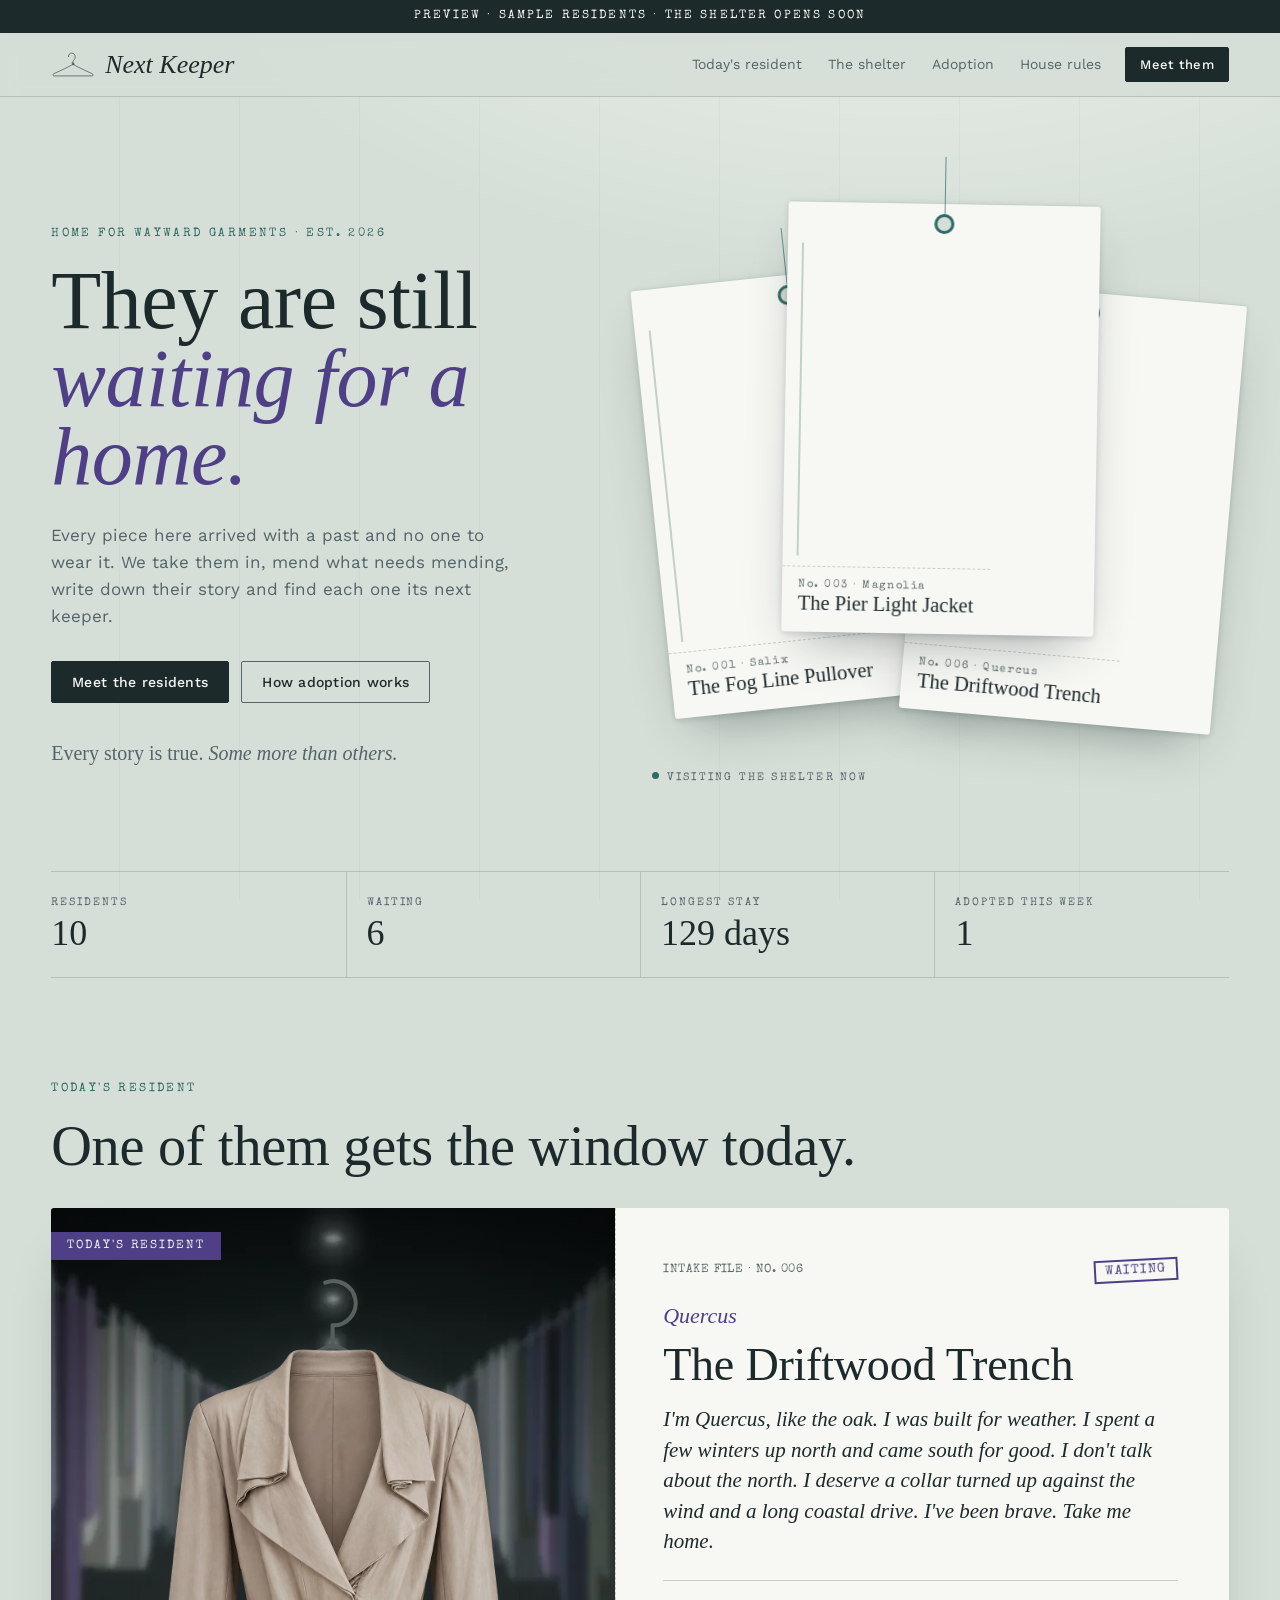
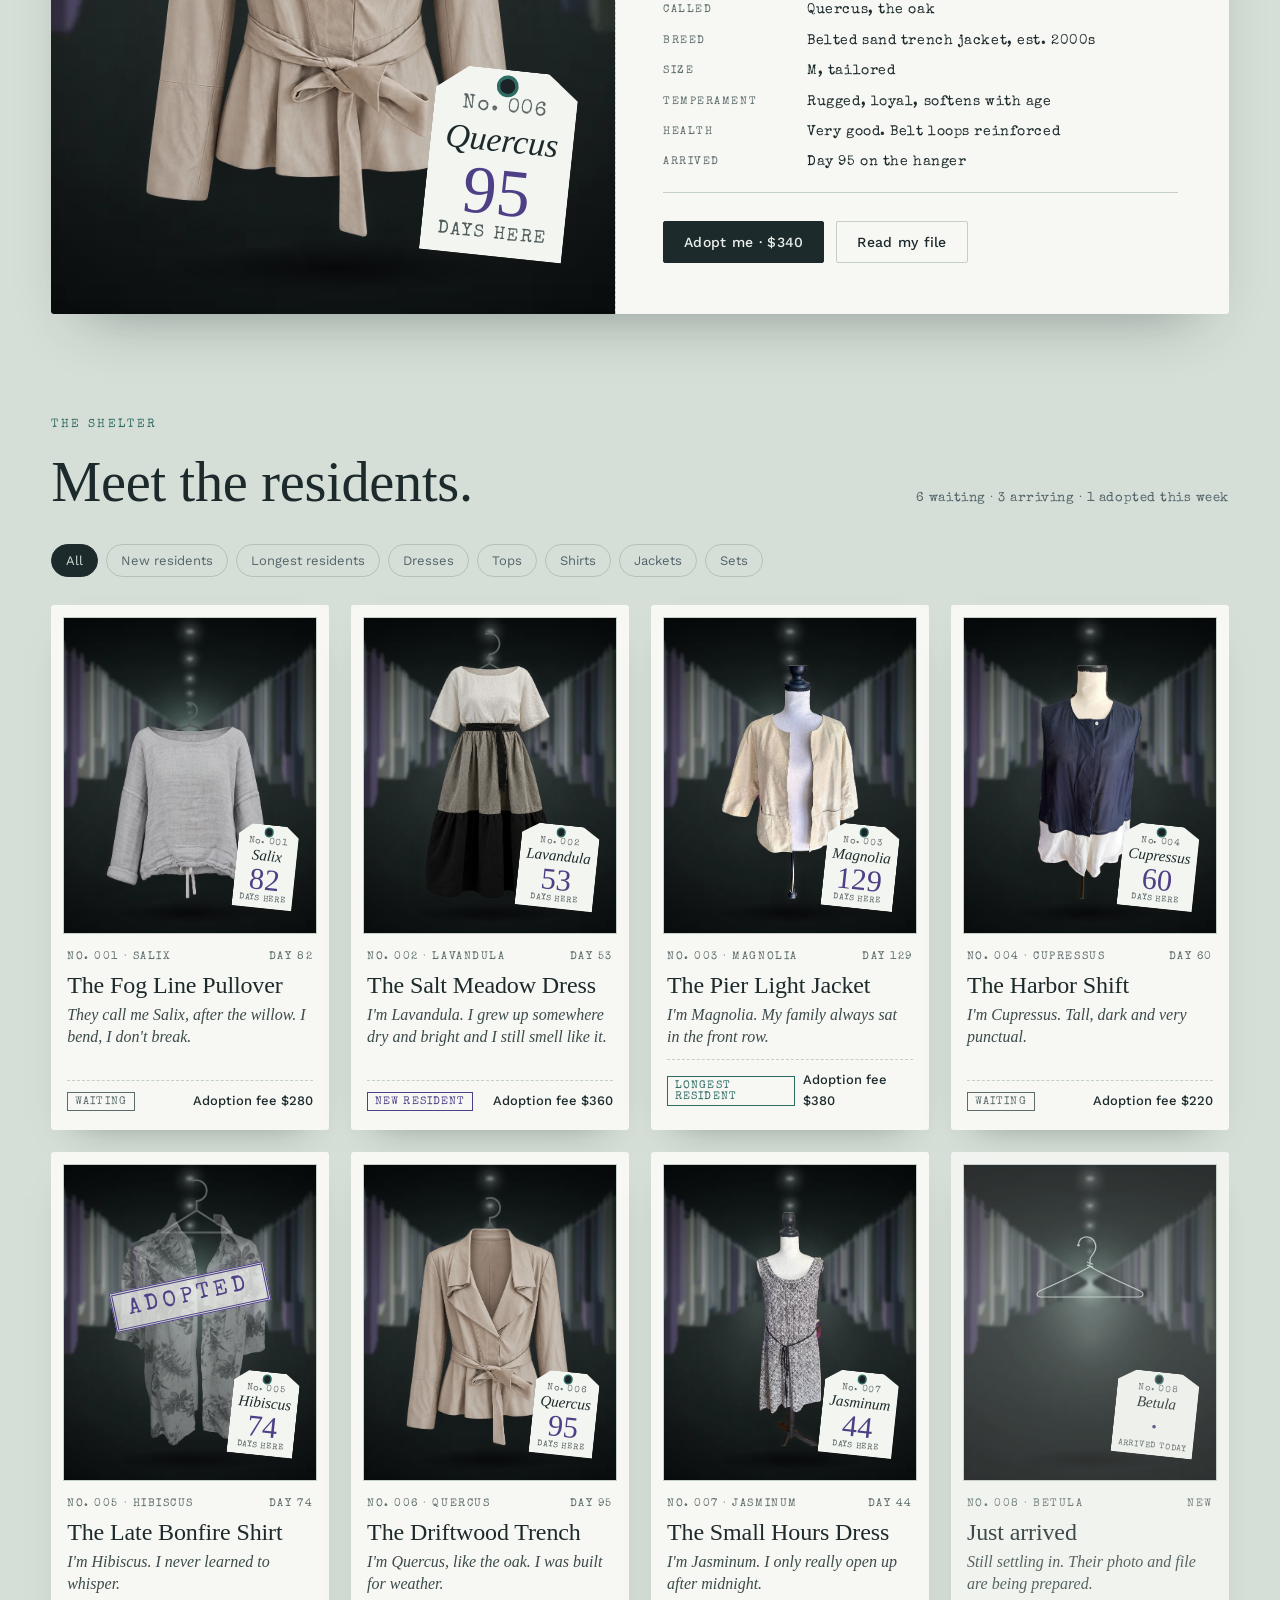
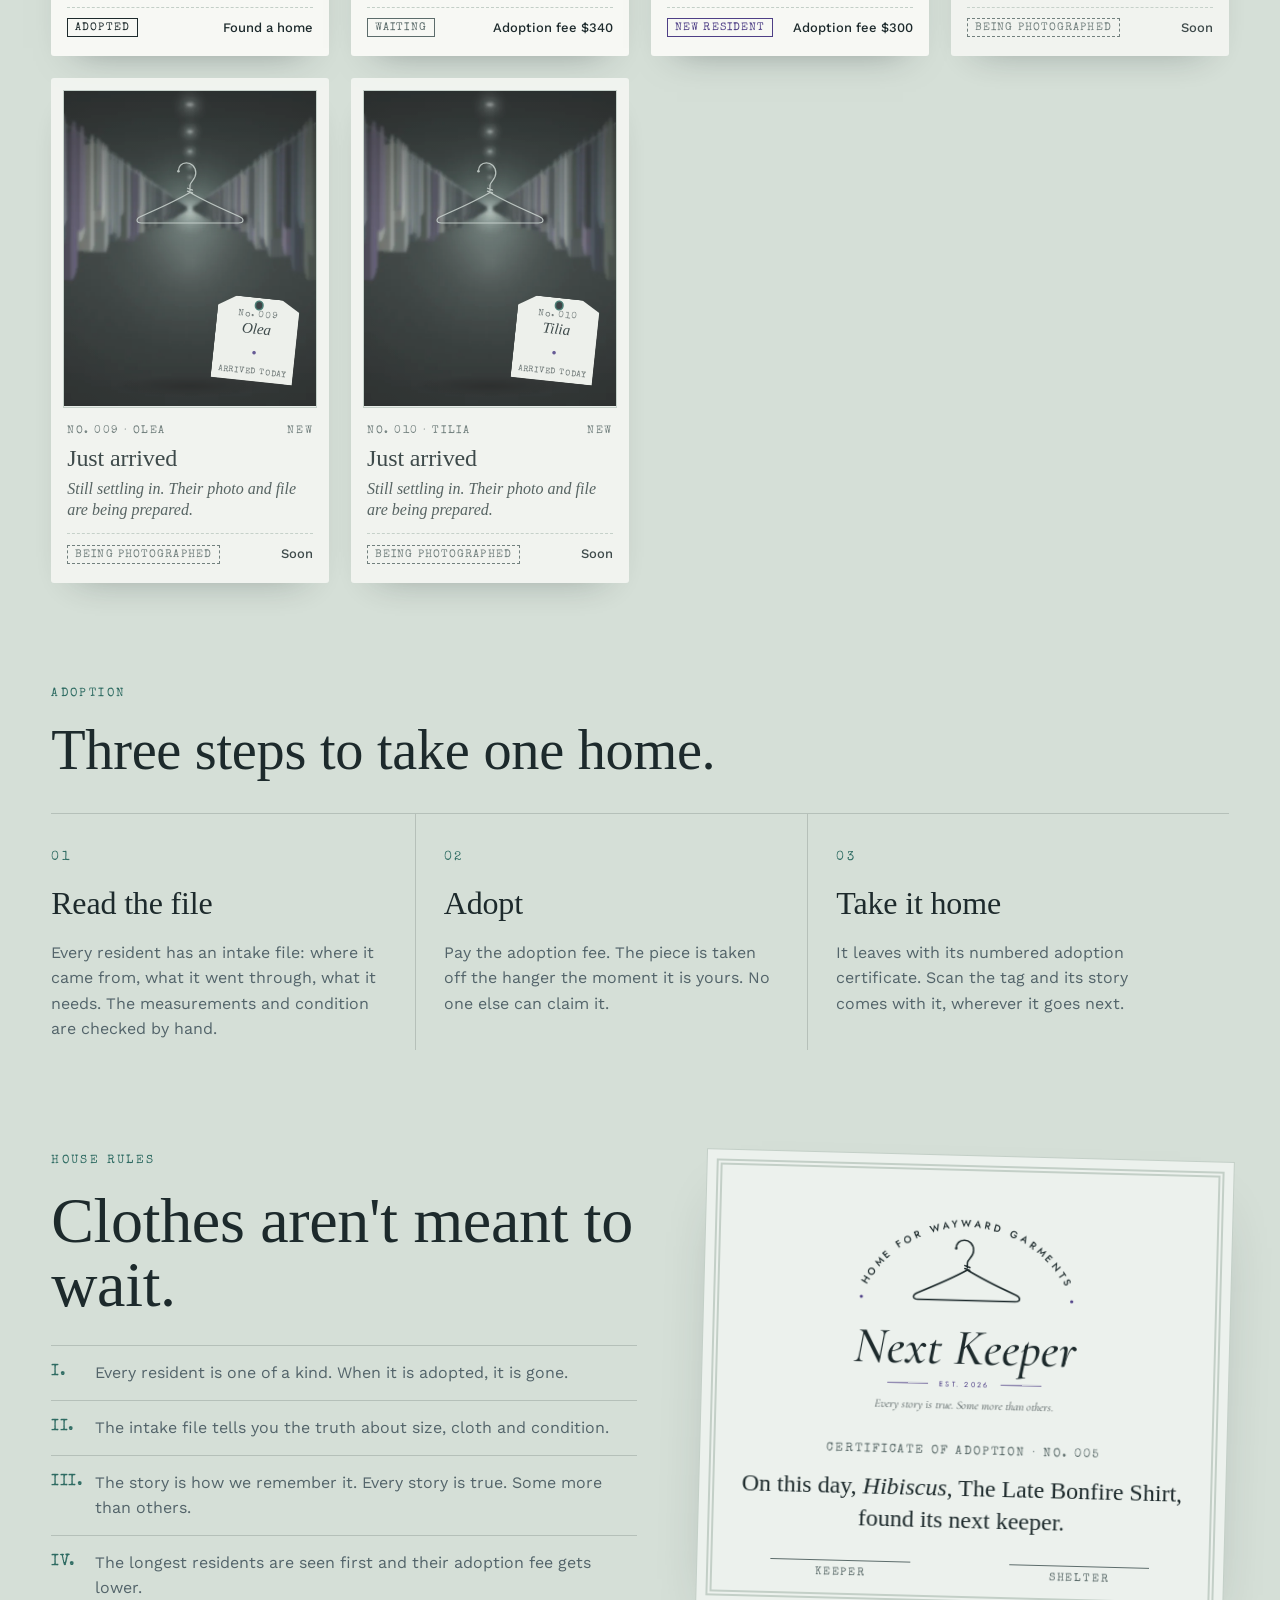
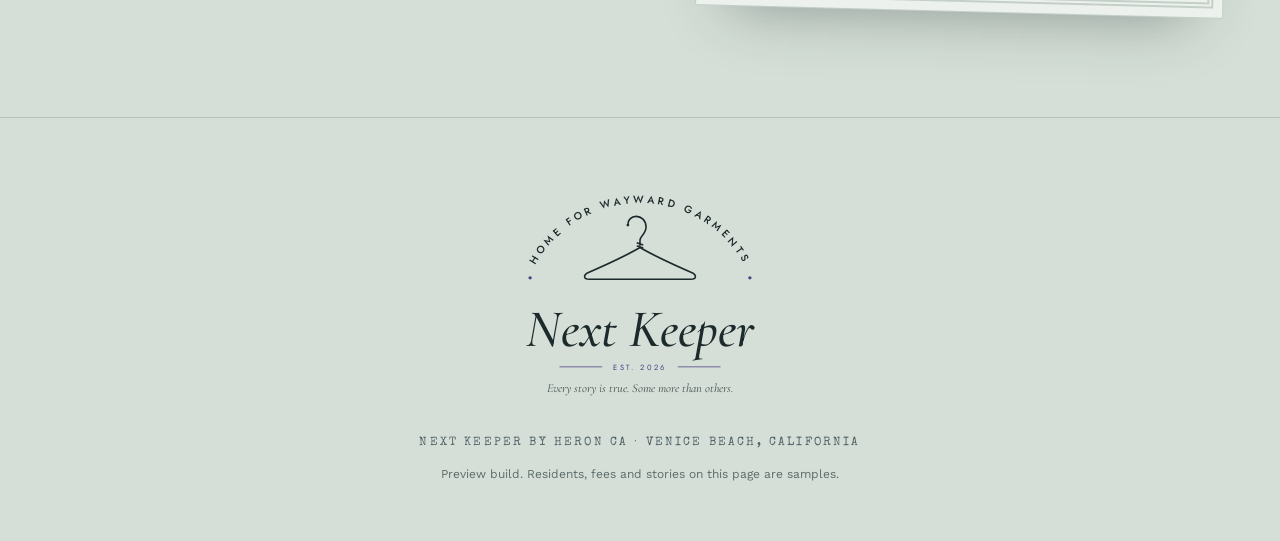
==== nextkeeper/index.html @ 5ec9a313 "Add files via upload" ====
<!doctype html>
<html lang="en">
<head>
  <meta charset="utf-8">
  <meta name="viewport" content="width=device-width, initial-scale=1">
  <meta name="robots" content="noindex,nofollow">
  <title>Next Keeper · Home for Wayward Garments</title>
  <meta name="description" content="Next Keeper is a shelter for clothes with a past. Read each resident's file and adopt the one that should come home with you.">
  <meta name="theme-color" content="#D5DFD7">
  <link rel="icon" href="data:image/svg+xml,%3Csvg xmlns=%22http://www.w3.org/2000/svg%22 viewBox=%2240 20 320 190%22%3E%3Cpath d=%22M200 104V90c0-10 16-16 16-34 0-18-13-28-26-28-14 0-22 10-22 22M200 110c-24 14-90 46-136 66-14 6-14 18 2 18h268c16 0 16-12 2-18-46-20-112-52-136-66%22 fill=%22none%22 stroke=%22%231D2A2C%22 stroke-width=%2214%22 stroke-linecap=%22round%22/%3E%3C/svg%3E">
  <link rel="canonical" href="https://mrspace.online/nextkeeper/">
  <link rel="preconnect" href="https://fonts.googleapis.com">
  <link rel="preconnect" href="https://fonts.gstatic.com" crossorigin>
  <link rel="stylesheet" href="https://fonts.googleapis.com/css2?family=Cormorant+Garamond:ital,wght@1,500&family=IM+Fell+English:ital@0;1&family=Jost:wght@400;500&family=Special+Elite&family=Work+Sans:wght@400;500&display=swap">
  <link rel="stylesheet" href="/nextkeeper/nk.css?v=20261025">
  <script src="/nextkeeper/nk.js?v=20261025" defer></script>
</head>
<body>
<div class="notice tw">Preview · sample residents · the shelter opens soon</div>

<header class="top">
  <a class="brand" href="./" aria-label="Next Keeper home">
    <span class="brand-icon" data-hanger></span>
    <span>Next Keeper</span>
  </a>
  <nav class="nav">
    <a href="#today-sec">Today's resident</a>
    <a href="#shelter">The shelter</a>
    <a href="#adoption">Adoption</a>
    <a href="#rules">House rules</a>
  </nav>
  <a class="btn small-btn" href="#shelter">Meet them</a>
</header>

<main>
  <section class="hero">
    <div class="hero-copy">
      <p class="eyebrow tw">Home for Wayward Garments · Est. <span data-year>2026</span></p>
      <h1>They are still <em>waiting for a home.</em></h1>
      <p class="lede">Every piece here arrived with a past and no one to wear it. We take them in, mend what needs mending, write down their story and find each one its next keeper.</p>
      <div class="hero-actions">
        <a class="btn" href="#shelter">Meet the residents</a>
        <a class="btn ghost" href="#adoption">How adoption works</a>
      </div>
      <p class="hero-note">Every story is true. <em>Some more than others.</em></p>
    </div>
    <div class="stage-wrap">
      <div id="stage" class="stage" aria-label="Residents waiting today"></div>
      <p class="stage-cap tw">Visiting the shelter now</p>
    </div>
  </section>

  <section class="ledger" aria-label="Shelter at a glance">
    <div><span class="tw">Residents</span><strong id="lg-total">10</strong></div>
    <div><span class="tw">Waiting</span><strong id="lg-wait">6</strong></div>
    <div><span class="tw">Longest stay</span><strong id="lg-long">88 days</strong></div>
    <div><span class="tw">Adopted this week</span><strong>1</strong></div>
  </section>

  <section id="today-sec" class="section">
    <div class="sec-head">
      <p class="eyebrow tw">Today's resident</p>
      <h2>One of them gets the window today.</h2>
    </div>
    <div id="today" class="today"></div>
  </section>

  <section id="shelter" class="section">
    <div class="sec-head row">
      <div>
        <p class="eyebrow tw">The shelter</p>
        <h2>Meet the residents.</h2>
      </div>
      <p id="count" class="count tw"></p>
    </div>
    <div id="filters" class="filters" role="toolbar" aria-label="Filter residents"></div>
    <div id="grid" class="grid"></div>
  </section>

  <section id="adoption" class="section">
    <div class="sec-head">
      <p class="eyebrow tw">Adoption</p>
      <h2>Three steps to take one home.</h2>
    </div>
    <ol class="steps">
      <li>
        <span class="step-no tw">01</span>
        <h3>Read the file</h3>
        <p>Every resident has an intake file: where it came from, what it went through, what it needs. The measurements and condition are checked by hand.</p>
      </li>
      <li>
        <span class="step-no tw">02</span>
        <h3>Adopt</h3>
        <p>Pay the adoption fee. The piece is taken off the hanger the moment it is yours. No one else can claim it.</p>
      </li>
      <li>
        <span class="step-no tw">03</span>
        <h3>Take it home</h3>
        <p>It leaves with its numbered adoption certificate. Scan the tag and its story comes with it, wherever it goes next.</p>
      </li>
    </ol>
  </section>

  <section id="rules" class="section rules">
    <div class="rules-copy">
      <p class="eyebrow tw">House rules</p>
      <h2>Clothes aren't meant to wait.</h2>
      <ul class="rule-list">
        <li><span class="tw">I.</span> Every resident is one of a kind. When it is adopted, it is gone.</li>
        <li><span class="tw">II.</span> The intake file tells you the truth about size, cloth and condition.</li>
        <li><span class="tw">III.</span> The story is how we remember it. Every story is true. Some more than others.</li>
        <li><span class="tw">IV.</span> The longest residents are seen first and their adoption fee gets lower.</li>
      </ul>
    </div>
    <div class="cert" aria-label="Sample adoption certificate">
      <div class="cert-seal" data-logo></div>
      <p class="tw cert-k">Certificate of adoption · No. 005</p>
      <p class="cert-line">On this day, <em>Hibiscus</em>, The Late Bonfire Shirt, found its next keeper.</p>
      <div class="cert-sign"><span>Keeper</span><span>Shelter</span></div>
    </div>
  </section>
</main>

<footer class="foot">
  <div class="foot-logo" data-logo></div>
  <p class="tw">Next Keeper by Heron CA · Venice Beach, California</p>
  <p class="foot-small">Preview build. Residents, fees and stories on this page are samples.</p>
</footer>

<dialog id="fileDialog" class="file-dialog" aria-label="Intake file"><div id="file"></div></dialog>
<div id="toast" class="toast" role="status" aria-live="polite"></div>
</body>
</html>
---- nextkeeper/nk.css ----
:root{
  /* Ward: pale institutional green walls, enamel cards, iron type, hectograph violet ink, tile teal */
  --wall:#D5DFD7;--wall-2:#C9D5CC;--wall-3:#BCCAC0;
  --paper:#F7F8F4;--paper-2:#ECF1ED;--paper-edge:#C3CFC7;
  --ink:#1D2A2C;--ink-2:#5C6C6B;
  --chalk:#1D2A2C;--chalk-dim:#53646A;
  --stamp:#4E3F86;--brass:#2E6B62;
  --rule:rgba(29,42,44,.17);
  color-scheme:light;
  --gutter:clamp(16px,4vw,56px);
  --ease:cubic-bezier(.2,.7,.2,1);
}
*{box-sizing:border-box}
html{scroll-behavior:smooth}
body{margin:0;background:var(--wall);color:var(--chalk);font:400 16px/1.6 "Work Sans",system-ui,sans-serif;-webkit-font-smoothing:antialiased;overflow-x:hidden}
img{max-width:100%;display:block}
a{color:inherit}
.tw{font-family:"Special Elite","Courier New",monospace;letter-spacing:.04em}
em{font-style:italic}
h1,h2,h3{font-family:"IM Fell English",Georgia,serif;font-weight:400;margin:0;letter-spacing:-.005em}

/* wainscot panelling on the wall */
body::before{content:"";position:fixed;inset:0;pointer-events:none;z-index:-1;
  background:
    repeating-linear-gradient(90deg,transparent 0 119px,rgba(29,42,44,.035) 119px 120px),
    radial-gradient(1200px 600px at 70% -10%,rgba(255,255,255,.55),transparent 60%),
    var(--wall)}

.notice{background:var(--ink);color:var(--paper);text-align:center;font-size:12px;padding:7px 16px;text-transform:uppercase;letter-spacing:.18em}

/* header */
.top{position:sticky;top:0;z-index:20;display:flex;align-items:center;gap:24px;padding:14px var(--gutter);background:rgba(213,223,215,.88);backdrop-filter:blur(8px);border-bottom:1px solid var(--rule)}
.brand{display:flex;align-items:center;gap:10px;text-decoration:none}
.brand-icon{display:block;width:44px}.brand-icon svg,.cert-seal svg,.foot-logo svg,.empty-hanger svg{display:block;width:100%;height:auto}
.brand span{font-family:"IM Fell English",Georgia,serif;font-style:italic;font-size:26px;line-height:1}
.nav{display:flex;gap:26px;margin-left:auto}
.nav a{text-decoration:none;font-size:14px;color:var(--chalk-dim);transition:color .2s}
.nav a:hover{color:var(--chalk)}

.btn{display:inline-flex;align-items:center;gap:8px;border:1px solid var(--ink);background:var(--ink);color:var(--paper);font:500 14px "Work Sans",system-ui,sans-serif;letter-spacing:.02em;padding:12px 20px;border-radius:2px;text-decoration:none;cursor:pointer;transition:transform .2s var(--ease),background .2s}
.btn:hover{transform:translateY(-1px);background:var(--stamp);border-color:var(--stamp)}
.btn.ghost{background:transparent;color:var(--chalk);border-color:var(--chalk-dim)}
.btn.ghost:hover{background:transparent;color:var(--stamp);border-color:var(--stamp)}
.small-btn{padding:9px 14px;font-size:13px}

/* hero */
.hero{display:grid;grid-template-columns:minmax(0,1fr) minmax(0,1.05fr);gap:clamp(24px,4vw,64px);align-items:center;padding:clamp(40px,6vw,88px) var(--gutter) clamp(32px,4vw,56px);min-height:min(86dvh,860px)}
.eyebrow{font-size:12px;letter-spacing:.2em;text-transform:uppercase;color:var(--brass);margin:0 0 18px}
.hero h1{font-size:clamp(46px,6.4vw,104px);line-height:.95}
.hero h1 em{color:var(--stamp)}
.lede{max-width:460px;color:var(--chalk-dim);font-size:17px;margin:26px 0 30px}
.hero-actions{display:flex;flex-wrap:wrap;gap:12px}
.hero-note{font-family:"IM Fell English",Georgia,serif;font-size:20px;color:var(--chalk-dim);margin:34px 0 0}

.stage-wrap{position:relative}
.stage{position:relative;aspect-ratio:1/1.02;max-width:620px;margin-left:auto}
.stage-cap{position:absolute;left:0;bottom:-6px;font-size:11px;letter-spacing:.2em;text-transform:uppercase;color:var(--chalk-dim)}
.stage-cap::before{content:"";display:inline-block;width:7px;height:7px;border-radius:50%;background:var(--brass);margin-right:8px;vertical-align:1px;animation:blink 2.4s infinite}
@keyframes blink{50%{opacity:.25}}

.intake{position:absolute;width:54%;aspect-ratio:3/4.15;padding:0;border:0;cursor:pointer;background:var(--paper);color:var(--ink);border-radius:3px;
  box-shadow:0 1px 0 var(--paper-edge) inset,0 24px 50px -22px rgba(29,42,44,.45),0 2px 6px rgba(29,42,44,.15);
  transition:left .7s var(--ease),top .7s var(--ease),transform .7s var(--ease),opacity .6s var(--ease);text-align:left;display:flex;flex-direction:column}
.intake.p0{left:0;top:12%;transform:rotate(-6deg);z-index:1}
.intake.p1{left:23%;top:0;transform:rotate(1deg);z-index:3}
.intake.p2{left:46%;top:15%;transform:rotate(5deg);z-index:2}
.intake.arriving{left:70%;top:24%;transform:rotate(12deg);opacity:0}
.intake.leaving{left:-14%;top:22%;transform:rotate(-14deg);opacity:0;z-index:0}
.intake:hover{transform:rotate(0) translateY(-6px)}
.intake-hole{position:absolute;top:14px;left:50%;width:14px;height:14px;margin-left:-7px;border-radius:50%;background:var(--wall);box-shadow:0 0 0 3px var(--brass)}
.intake-hole::after{content:"";position:absolute;left:50%;bottom:100%;width:1.5px;height:60px;background:var(--brass);opacity:.7}
.intake-stamp{position:absolute;top:22px;right:14px;z-index:2;font-family:"Special Elite","Courier New",monospace;font-size:13px;letter-spacing:.12em;text-transform:uppercase;color:var(--stamp);border:2px solid var(--stamp);padding:3px 8px;transform:rotate(8deg);opacity:.85;mix-blend-mode:multiply}
.intake-photo{flex:1;margin:42px 14px 0;background:var(--paper-2);border:1px solid var(--paper-edge);display:flex;align-items:flex-end;justify-content:center;overflow:hidden;min-height:0}
.intake-photo img{width:100%;height:100%;object-fit:contain;padding:6% 6% 0;filter:sepia(.12) contrast(1.02)}
.intake-label{display:flex;flex-direction:column;gap:2px;padding:12px 16px 16px;border-top:1px dashed var(--paper-edge);margin-top:10px}
.intake-label .tw{font-size:11px;color:var(--ink-2);letter-spacing:.14em}
.intake-name{font-family:"IM Fell English",Georgia,serif;font-size:clamp(17px,1.6vw,22px);line-height:1.15}

/* ledger strip */
.ledger{display:grid;grid-template-columns:repeat(4,1fr);margin:0 var(--gutter);border-top:1px solid var(--rule);border-bottom:1px solid var(--rule)}
.ledger div{padding:22px 0 22px 20px;border-left:1px solid var(--rule)}
.ledger div:first-child{border-left:0;padding-left:0}
.ledger span{display:block;font-size:11px;text-transform:uppercase;letter-spacing:.18em;color:var(--chalk-dim)}
.ledger strong{font-family:"IM Fell English",Georgia,serif;font-weight:400;font-size:36px;line-height:1.2}

.section{padding:clamp(64px,8vw,120px) var(--gutter) 0}
.sec-head{margin-bottom:34px}
.sec-head.row{display:flex;justify-content:space-between;align-items:flex-end;gap:16px;flex-wrap:wrap}
.sec-head h2{font-size:clamp(36px,4.4vw,64px);line-height:1}
.count{font-size:13px;color:var(--chalk-dim);margin:0}

/* today */
.today{display:grid;grid-template-columns:minmax(0,1fr) minmax(0,1.1fr);background:var(--paper);color:var(--ink);border-radius:3px;overflow:hidden;box-shadow:0 30px 60px -34px rgba(29,42,44,.45)}
.today-photo{position:relative;background:var(--paper-2);border-right:1px dashed var(--paper-edge);display:flex;align-items:flex-end;justify-content:center;min-height:520px}
.today-photo img{max-height:600px;object-fit:contain;padding:48px 32px 0;filter:sepia(.1)}
.today-ribbon{position:absolute;top:24px;left:-6px;background:var(--stamp);color:var(--paper-2);font:12px "Special Elite","Courier New",monospace;letter-spacing:.16em;text-transform:uppercase;padding:8px 16px 8px 22px}
.today-file{padding:clamp(28px,4vw,56px)}
.file-head{display:flex;justify-content:space-between;align-items:center;gap:12px;font-size:12px;color:var(--ink-2);letter-spacing:.12em;text-transform:uppercase}
.stamp-ink{font:13px "Special Elite","Courier New",monospace;color:var(--stamp);border:2px solid var(--stamp);padding:3px 9px;transform:rotate(-3deg);letter-spacing:.12em;text-transform:uppercase;white-space:nowrap}
.today-file h3{font-size:clamp(34px,3.6vw,52px);line-height:1.02;margin:18px 0 16px}
.tale{font-family:"IM Fell English",Georgia,serif;font-style:italic;font-size:21px;line-height:1.45;margin:0 0 24px;color:var(--ink)}
.kunye{display:grid;grid-template-columns:130px 1fr;gap:8px 14px;margin:0 0 28px;padding:18px 0;border-top:1px solid var(--paper-edge);border-bottom:1px solid var(--paper-edge);font-size:14px}
.kunye dt{text-transform:uppercase;letter-spacing:.14em;font-size:11px;color:var(--ink-2);padding-top:2px}
.kunye dd{margin:0}
.today-actions{display:flex;flex-wrap:wrap;gap:12px;align-items:center}
.today .btn,.file-dialog .btn{background:var(--ink);color:var(--paper-2);border-color:var(--ink)}
.today .btn:hover,.file-dialog .btn:hover{background:var(--stamp);border-color:var(--stamp)}
.today .btn.ghost,.file-dialog .btn.ghost{background:transparent;color:var(--ink);border-color:var(--paper-edge)}
.small{font-size:13px;color:var(--ink-2)}

/* filters + grid */
.filters{display:flex;flex-wrap:wrap;gap:8px;margin-bottom:28px}
.filter{font:13px "Work Sans",system-ui,sans-serif;color:var(--chalk-dim);background:transparent;border:1px solid var(--rule);padding:8px 14px;border-radius:999px;cursor:pointer;transition:all .2s}
.filter:hover{color:var(--chalk);border-color:var(--chalk-dim)}
.filter.on{background:var(--chalk);color:var(--wall);border-color:var(--chalk)}
.grid{display:grid;grid-template-columns:repeat(auto-fill,minmax(230px,1fr));gap:22px}
.resident{position:relative;background:var(--paper);color:var(--ink);border-radius:3px;display:flex;flex-direction:column;transition:transform .3s var(--ease),box-shadow .3s;box-shadow:0 18px 36px -26px rgba(29,42,44,.5)}
.resident:hover{transform:translateY(-4px) rotate(-.4deg)}
.resident:nth-child(3n+2):hover{transform:translateY(-4px) rotate(.5deg)}
.resident-hit{position:absolute;inset:0;z-index:3;background:transparent;border:0;cursor:pointer}
.resident-photo{position:relative;aspect-ratio:3/3.6;margin:12px 12px 0;background:var(--paper-2);border:1px solid var(--paper-edge);overflow:hidden;display:flex;align-items:flex-end;justify-content:center}
.resident-photo img{width:100%;height:100%;object-fit:contain;padding:8% 8% 0;filter:sepia(.12)}
.resident-body{padding:14px 16px 18px;display:flex;flex-direction:column;gap:6px;flex:1}
.resident-top{display:flex;justify-content:space-between;font-size:11px;color:var(--ink-2);letter-spacing:.14em;text-transform:uppercase}
.resident h3{font-size:24px;line-height:1.1}
.resident-line{font-family:"IM Fell English",Georgia,serif;font-style:italic;font-size:16px;line-height:1.35;color:#3B4A4A;margin:0 0 6px;flex:1}
.resident-foot{display:flex;justify-content:space-between;align-items:center;gap:8px;padding-top:10px;border-top:1px dashed var(--paper-edge)}
.chip{font:11px "Special Elite","Courier New",monospace;letter-spacing:.1em;text-transform:uppercase;padding:3px 7px;border:1.5px solid currentColor;color:var(--ink-2)}
.chip.new{color:var(--stamp)}
.chip.longest{color:var(--brass)}
.chip.adopted{color:var(--ink)}
.fee{font-size:13px;font-weight:500}
.resident.is-adopted .resident-photo img{opacity:.45;filter:grayscale(1)}
.adopted-stamp{position:absolute;top:42%;left:50%;transform:translate(-50%,-50%) rotate(-12deg);font:22px "Special Elite","Courier New",monospace;letter-spacing:.2em;text-transform:uppercase;color:var(--stamp);border:3px double var(--stamp);padding:6px 14px;background:rgba(247,248,244,.7)}
.adopted-stamp.big{font-size:32px}
.empty{color:var(--chalk-dim)}

/* steps */
.steps{list-style:none;margin:0;padding:0;display:grid;grid-template-columns:repeat(3,1fr);border-top:1px solid var(--rule)}
.steps li{padding:28px 28px 8px 0;border-right:1px solid var(--rule);margin-right:28px}
.steps li:last-child{border-right:0;margin-right:0}
.step-no{font-size:13px;color:var(--brass);letter-spacing:.2em}
.steps h3{font-size:32px;margin:10px 0 10px}
.steps p{color:var(--chalk-dim);margin:0;max-width:340px}

/* rules + certificate */
.rules{display:grid;grid-template-columns:minmax(0,1fr) minmax(0,.9fr);gap:clamp(32px,5vw,80px);align-items:center;padding-bottom:clamp(64px,8vw,120px)}
.rules h2{font-size:clamp(40px,5vw,72px);line-height:1;margin-bottom:28px}
.rule-list{list-style:none;padding:0;margin:0}
.rule-list li{display:grid;grid-template-columns:44px 1fr;padding:14px 0;border-top:1px solid var(--rule);color:var(--chalk-dim);font-size:16px}
.rule-list .tw{color:var(--brass)}
.cert{background:var(--paper-2);color:var(--ink);padding:36px 36px 30px;border:1px solid var(--paper-edge);outline:6px double var(--paper-edge);outline-offset:-16px;text-align:center;transform:rotate(1.5deg);box-shadow:0 30px 60px -34px rgba(29,42,44,.45)}
.cert-seal{width:76%;margin:0 auto 6px}
.cert-k{font-size:12px;letter-spacing:.16em;text-transform:uppercase;color:var(--ink-2);margin:6px 0 10px}
.cert-line{font-family:"IM Fell English",Georgia,serif;font-size:24px;line-height:1.35;margin:0 0 26px}
.cert-sign{display:flex;justify-content:space-around;gap:24px;font:11px "Special Elite","Courier New",monospace;letter-spacing:.16em;text-transform:uppercase;color:var(--ink-2)}
.cert-sign span{flex:1;border-top:1px solid var(--ink-2);padding-top:6px;max-width:140px}

.foot{border-top:1px solid var(--rule);padding:48px var(--gutter) 56px;text-align:center}
.foot-logo{width:min(360px,80%);margin:0 auto 12px}
.foot .tw{font-size:12px;letter-spacing:.18em;text-transform:uppercase;color:var(--chalk-dim)}
.foot-small{font-size:12px;color:var(--ink-2);margin:6px 0 0}

/* intake file dialog */
.file-dialog{border:0;padding:0;background:var(--paper);color:var(--ink);width:min(1040px,94vw);max-height:92dvh;border-radius:3px;box-shadow:0 40px 90px rgba(29,42,44,.35)}
.file-dialog::backdrop{background:rgba(29,42,44,.55);backdrop-filter:blur(3px)}
.file-dialog[open]{animation:fileIn .35s var(--ease)}
@keyframes fileIn{from{opacity:0;transform:translateY(16px) rotate(-.6deg)}}
.close{position:absolute;top:10px;right:14px;z-index:2;background:none;border:0;font-size:32px;line-height:1;cursor:pointer;color:var(--ink)}
.file-grid{display:grid;grid-template-columns:minmax(0,.9fr) minmax(0,1.1fr)}
.file-photo{position:relative;background:var(--paper-2);border-right:1px dashed var(--paper-edge);display:flex;align-items:flex-end;justify-content:center;min-height:420px}
.file-photo img{max-height:80dvh;object-fit:contain;padding:40px 24px 0;filter:sepia(.1)}
.file-body{padding:36px clamp(22px,3vw,44px) 30px;overflow:auto;max-height:92dvh}
.file-body h2{font-size:clamp(32px,3.4vw,48px);line-height:1.02;margin:16px 0 18px}
.tale-parts{list-style:none;padding:0;margin:0 0 22px;font-family:"IM Fell English",Georgia,serif;font-size:19px;line-height:1.4}
.tale-parts li{padding:8px 0}
.tale-parts .tw{display:block;font-size:11px;letter-spacing:.16em;text-transform:uppercase;color:var(--stamp);margin-bottom:2px}
.found{font-family:"IM Fell English",Georgia,serif;font-style:italic;font-size:22px;color:var(--stamp)}
.fine{font-size:12px;color:var(--ink-2);margin:22px 0 0}

.toast{position:fixed;left:50%;bottom:24px;transform:translate(-50%,20px);opacity:0;pointer-events:none;background:var(--paper);color:var(--ink);padding:12px 18px;border-radius:2px;font-size:14px;box-shadow:0 12px 30px rgba(29,42,44,.25);transition:all .3s var(--ease);max-width:calc(100vw - 32px);z-index:50}
.toast.show{opacity:1;transform:translate(-50%,0)}

/* entrance */
@media (prefers-reduced-motion:no-preference){
  .hero-copy>*{animation:rise .7s var(--ease) both}
  .hero-copy>*:nth-child(2){animation-delay:.06s}.hero-copy>*:nth-child(3){animation-delay:.12s}.hero-copy>*:nth-child(4){animation-delay:.18s}.hero-copy>*:nth-child(5){animation-delay:.24s}
  .stage .intake{animation:drop .8s var(--ease) both}
  .stage .intake.p1{animation-delay:.1s}.stage .intake.p2{animation-delay:.2s}
}
@keyframes rise{from{opacity:0;translate:0 14px}}
@keyframes drop{from{opacity:0;translate:0 -30px}}
@media (prefers-reduced-motion:reduce){*,*::before,*::after{animation-duration:.01ms!important;transition-duration:.01ms!important}}

/* responsive */
@media (max-width:960px){
  .hero{grid-template-columns:1fr;min-height:0}
  .stage{margin:10px auto 0;max-width:520px;width:100%}
  .today,.file-grid,.rules{grid-template-columns:1fr}
  .today-photo,.file-photo{border-right:0;border-bottom:1px dashed var(--paper-edge);min-height:360px}
  .today-photo img{max-height:420px}
  .file-photo img{max-height:46dvh}
  .file-body{max-height:none}
  .file-dialog{overflow:auto}
  .steps{grid-template-columns:1fr}
  .steps li{border-right:0;margin-right:0;border-bottom:1px solid var(--rule);padding-right:0}
  .nav{display:none}
  .top .small-btn{margin-left:auto}
}
@media (max-width:620px){
  .ledger{grid-template-columns:repeat(2,1fr)}
  .ledger div:nth-child(3){border-left:0;padding-left:0}
  .ledger div{padding:16px 0 16px 16px}
  .ledger strong{font-size:28px}
  .grid{grid-template-columns:repeat(2,minmax(0,1fr));gap:12px}
  .resident h3{font-size:19px}
  .resident-line{display:none}
  .resident-foot{flex-direction:column;align-items:flex-start}
  .kunye{grid-template-columns:1fr;gap:2px}
  .kunye dd{margin-bottom:8px}
  .intake-stamp{font-size:10px;top:16px;right:8px}
  .intake-label{padding:8px 10px 10px}
  .intake-label .tw{font-size:9px}
  .intake-photo{margin:30px 8px 0}
  .brand span{font-size:22px}
  .cert{padding:28px 22px 24px}
}

/* ---------- intake photo: every resident pulled from the same corridor of hangers ---------- */
.shot{position:absolute;inset:0;display:block;overflow:hidden;container-type:size;
  background:#1b2326 var(--corridor,none) center 42%/cover no-repeat}
.shot::before{content:"";position:absolute;left:50%;bottom:3%;width:62%;height:7%;transform:translateX(-50%);border-radius:50%;background:radial-gradient(closest-side,rgba(0,0,0,.55),transparent);pointer-events:none}
.shot::after{content:"";position:absolute;inset:0;pointer-events:none;background:radial-gradient(90% 70% at 50% 55%,transparent 55%,rgba(0,0,0,.35))}
.piece{position:absolute;left:50%;bottom:6%;height:84%;aspect-ratio:1086/1448;transform:translateX(-50%);z-index:1}
.piece img{position:absolute;inset:0;width:100%;height:100%;object-fit:contain;object-position:50% 100%;padding:0;max-height:none;
  filter:drop-shadow(0 2cqw 3cqw rgba(0,0,0,.55)) drop-shadow(0 0 1.5cqw rgba(220,240,235,.10))}
.piece-hanger{position:absolute;inset:0;width:100%;height:100%;overflow:visible}
.piece-hanger path{fill:none;stroke:#59615f;stroke-width:10;stroke-linecap:round;stroke-linejoin:round}
.empty-hanger{position:absolute;left:50%;top:22%;width:46%;transform:translateX(-50%);z-index:1;opacity:.85}
.empty-hanger svg{filter:drop-shadow(0 1cqw 2cqw rgba(0,0,0,.6))}
.tag{position:absolute;right:6%;bottom:8%;z-index:2;display:flex;flex-direction:column;align-items:center;min-width:22cqw;padding:5cqw 2.6cqw 2.4cqw;
  background:#F2F5F0;color:var(--ink);font-family:"Special Elite","Courier New",monospace;line-height:1;transform:rotate(6deg);transform-origin:50% 0;
  clip-path:polygon(22% 0,78% 0,100% 13%,100% 100%,0 100%,0 13%);box-shadow:0 1cqw 2cqw rgba(0,0,0,.4)}
.tag-hole{position:absolute;top:1.6cqw;left:50%;width:2.6cqw;height:2.6cqw;margin-left:-1.3cqw;border-radius:50%;background:#1b2326;box-shadow:0 0 0 .6cqw var(--brass)}
.tag-no{font-size:3.6cqw;letter-spacing:.08em;opacity:.7}
.tag-nick{font-family:"IM Fell English",Georgia,serif;font-style:italic;font-size:6cqw;margin-top:1cqw}
.tag-day{font-family:"IM Fell English",Georgia,serif;font-size:12cqw;line-height:.95;margin-top:.6cqw;color:var(--stamp)}
.tag-txt{font-size:3.2cqw;letter-spacing:.1em;text-transform:uppercase;opacity:.75}
.nick{font-family:"IM Fell English",Georgia,serif;font-style:italic;font-size:22px;color:var(--stamp);margin:16px 0 -10px}
.nick span{font-size:16px;color:var(--ink-2)}
.chip.arriving{color:var(--ink-2);border-style:dashed}
.resident.is-arriving{opacity:.82}
.resident.is-arriving:hover{transform:none}

/* containers now hold the shot */
.intake-photo{position:relative;padding:0}
.resident-photo,.today-photo,.file-photo{padding:0}
.today-photo{min-height:0;aspect-ratio:4/5;align-self:stretch}
.file-photo{min-height:560px;align-self:stretch}
.today-photo img,.file-photo img{max-height:none;padding:0}
.resident-photo{aspect-ratio:4/5}
.resident.is-adopted .shot img{opacity:.45;filter:grayscale(1)}
.adopted-stamp{z-index:3}
.today-ribbon{z-index:3}
@media (max-width:960px){.today-photo,.file-photo{aspect-ratio:4/4.4;min-height:0}}

.hero{overflow-x:clip}
html{overflow-x:clip}
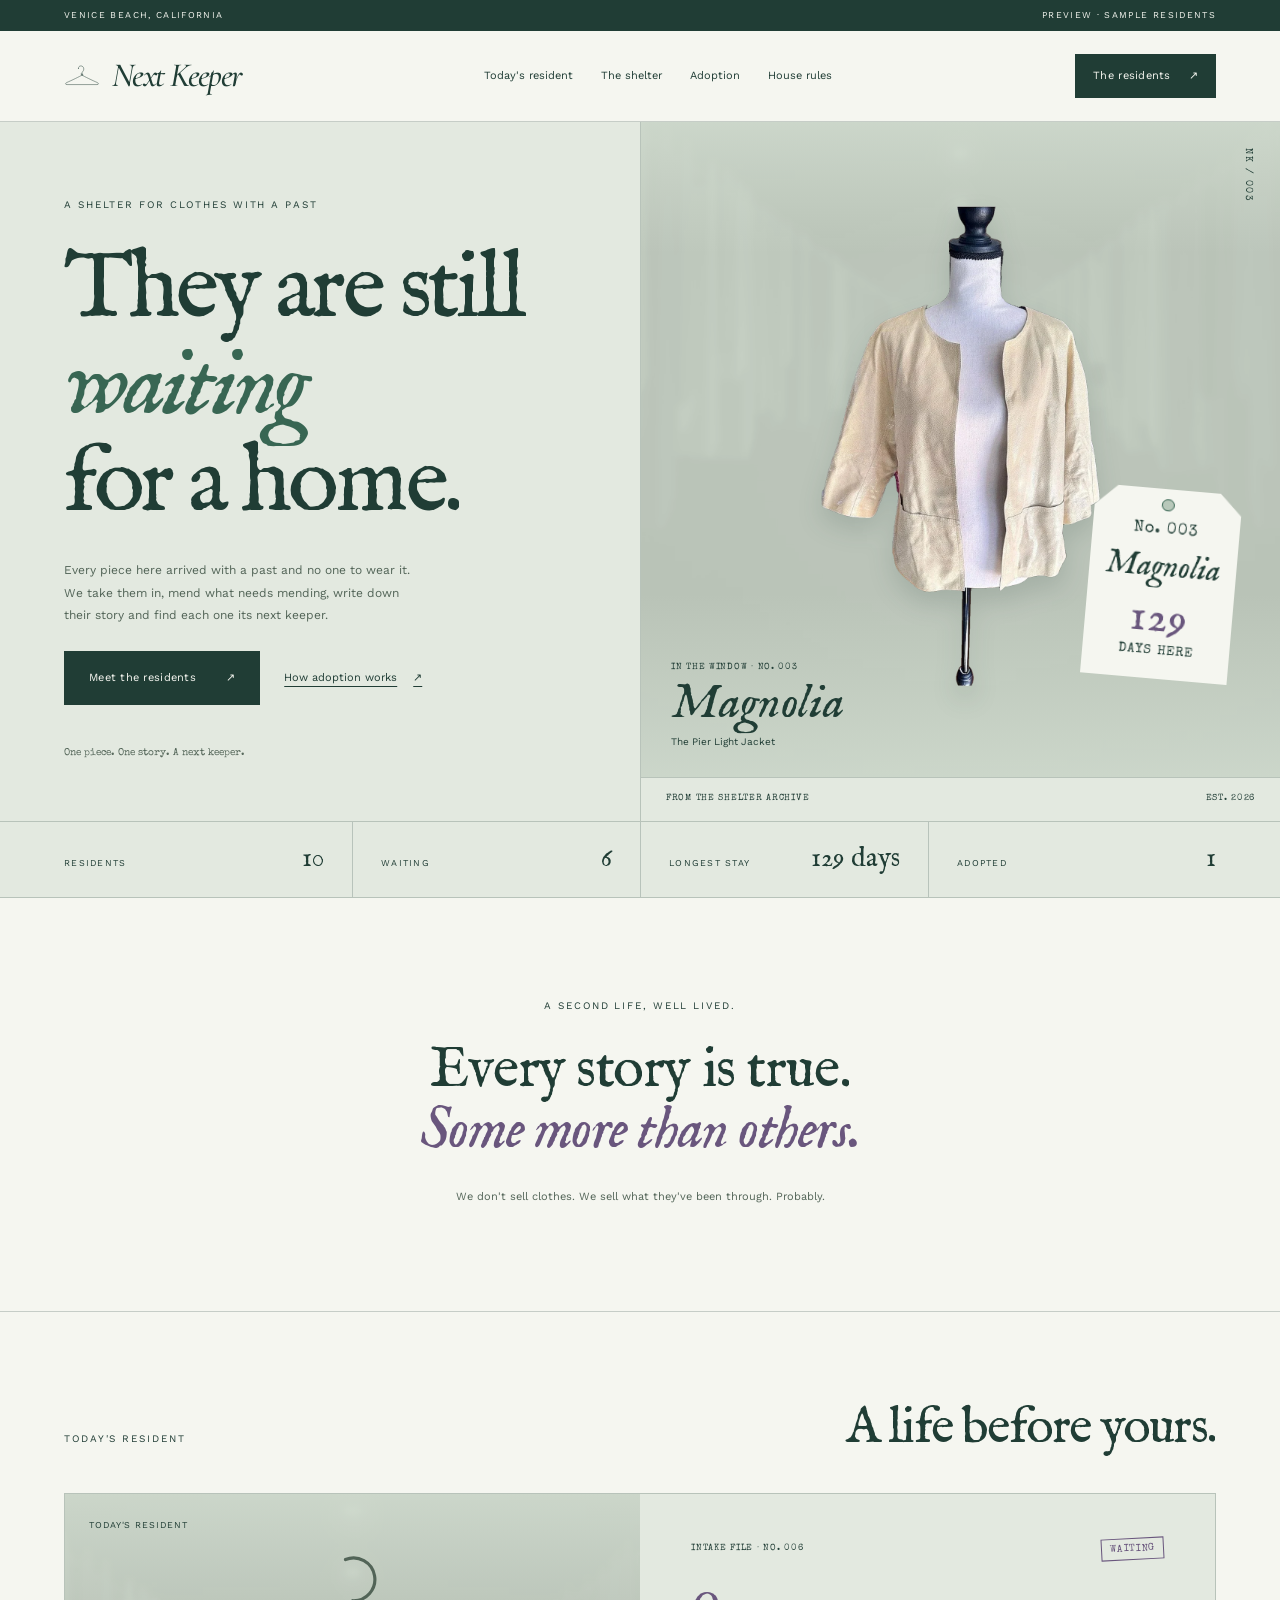
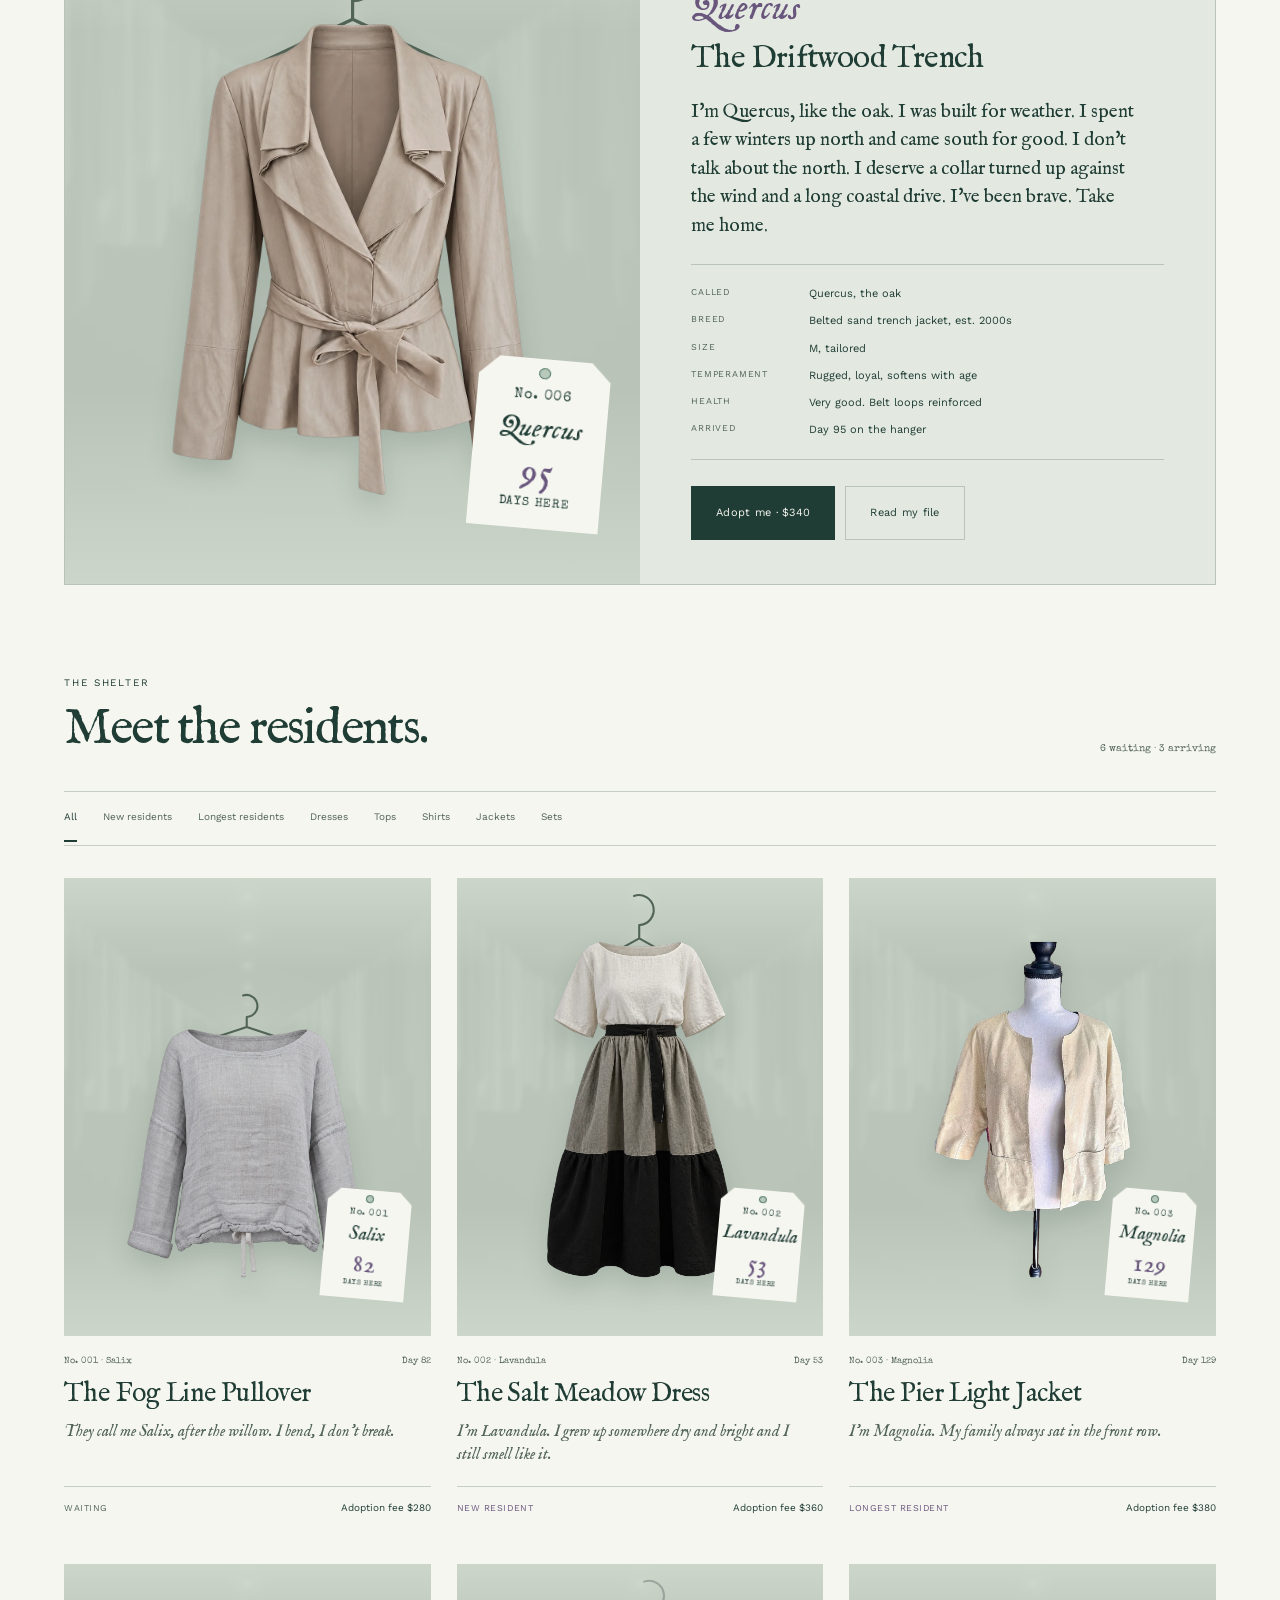
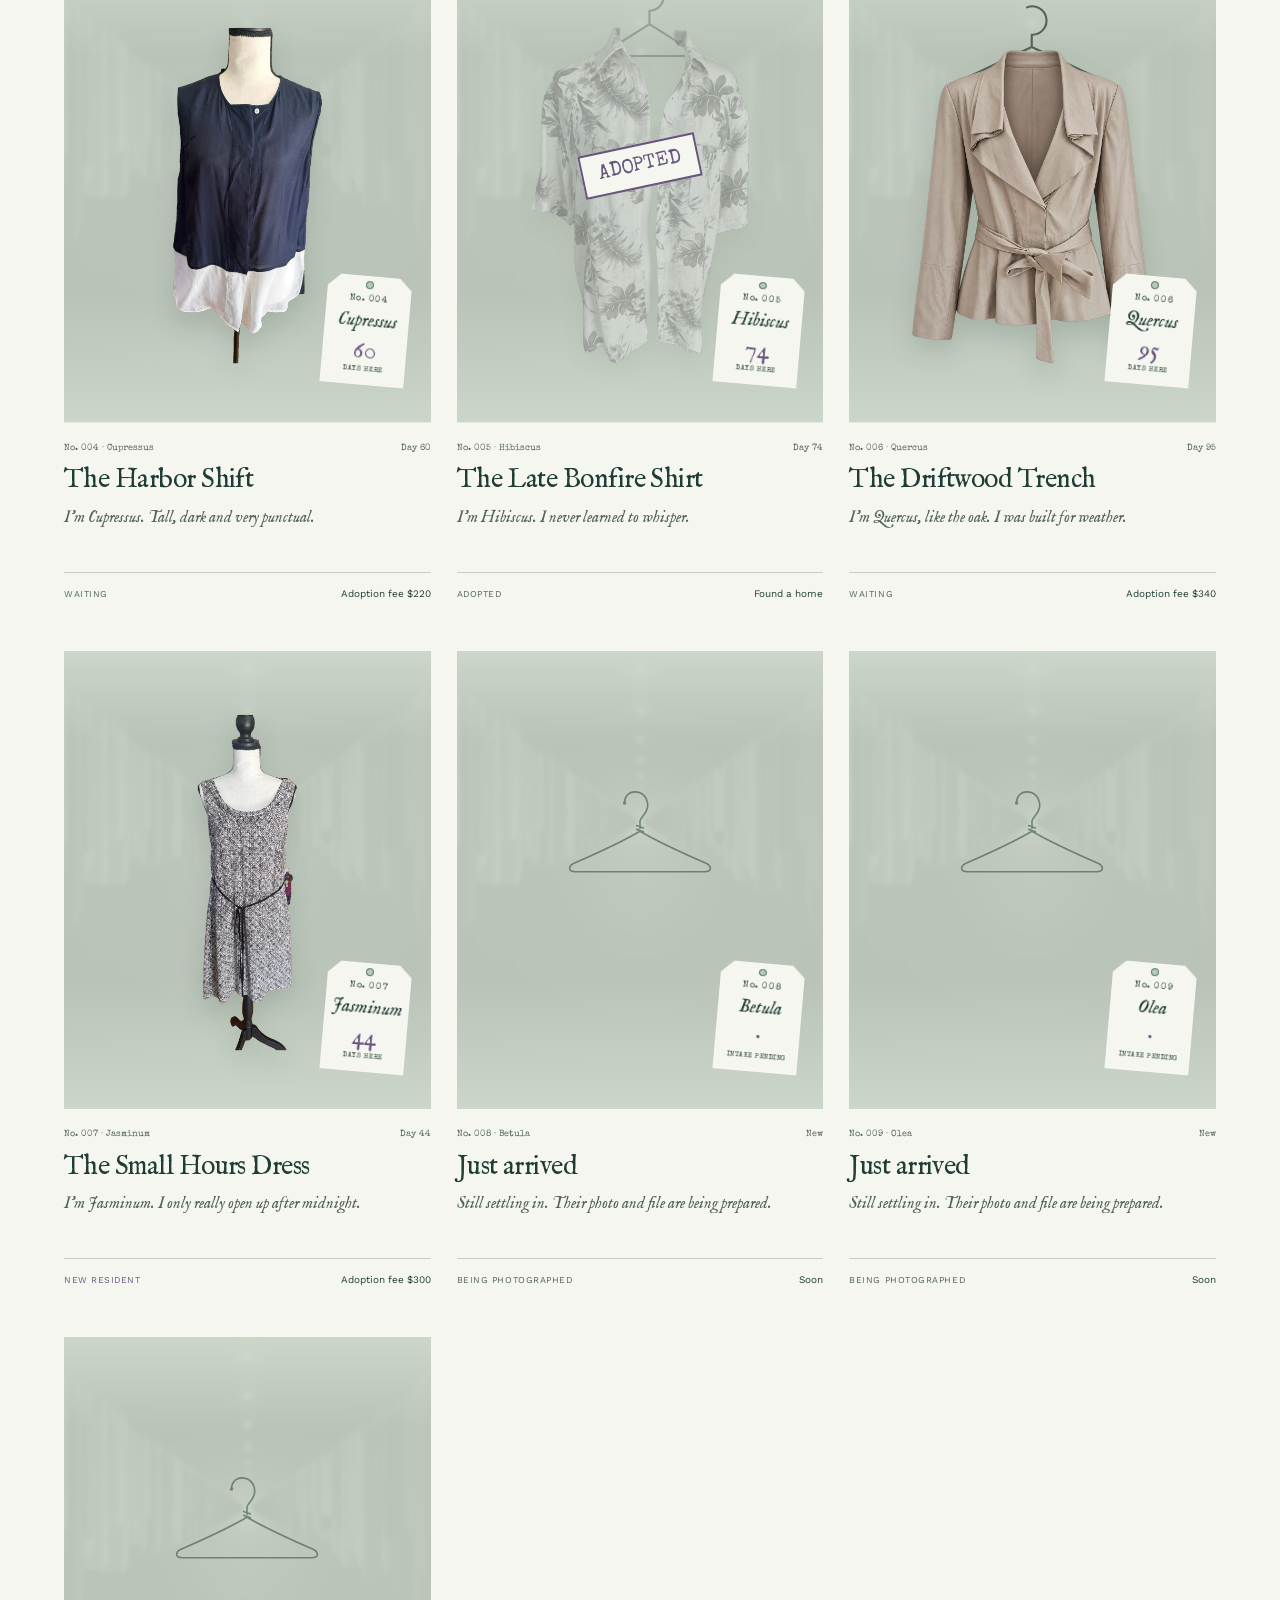
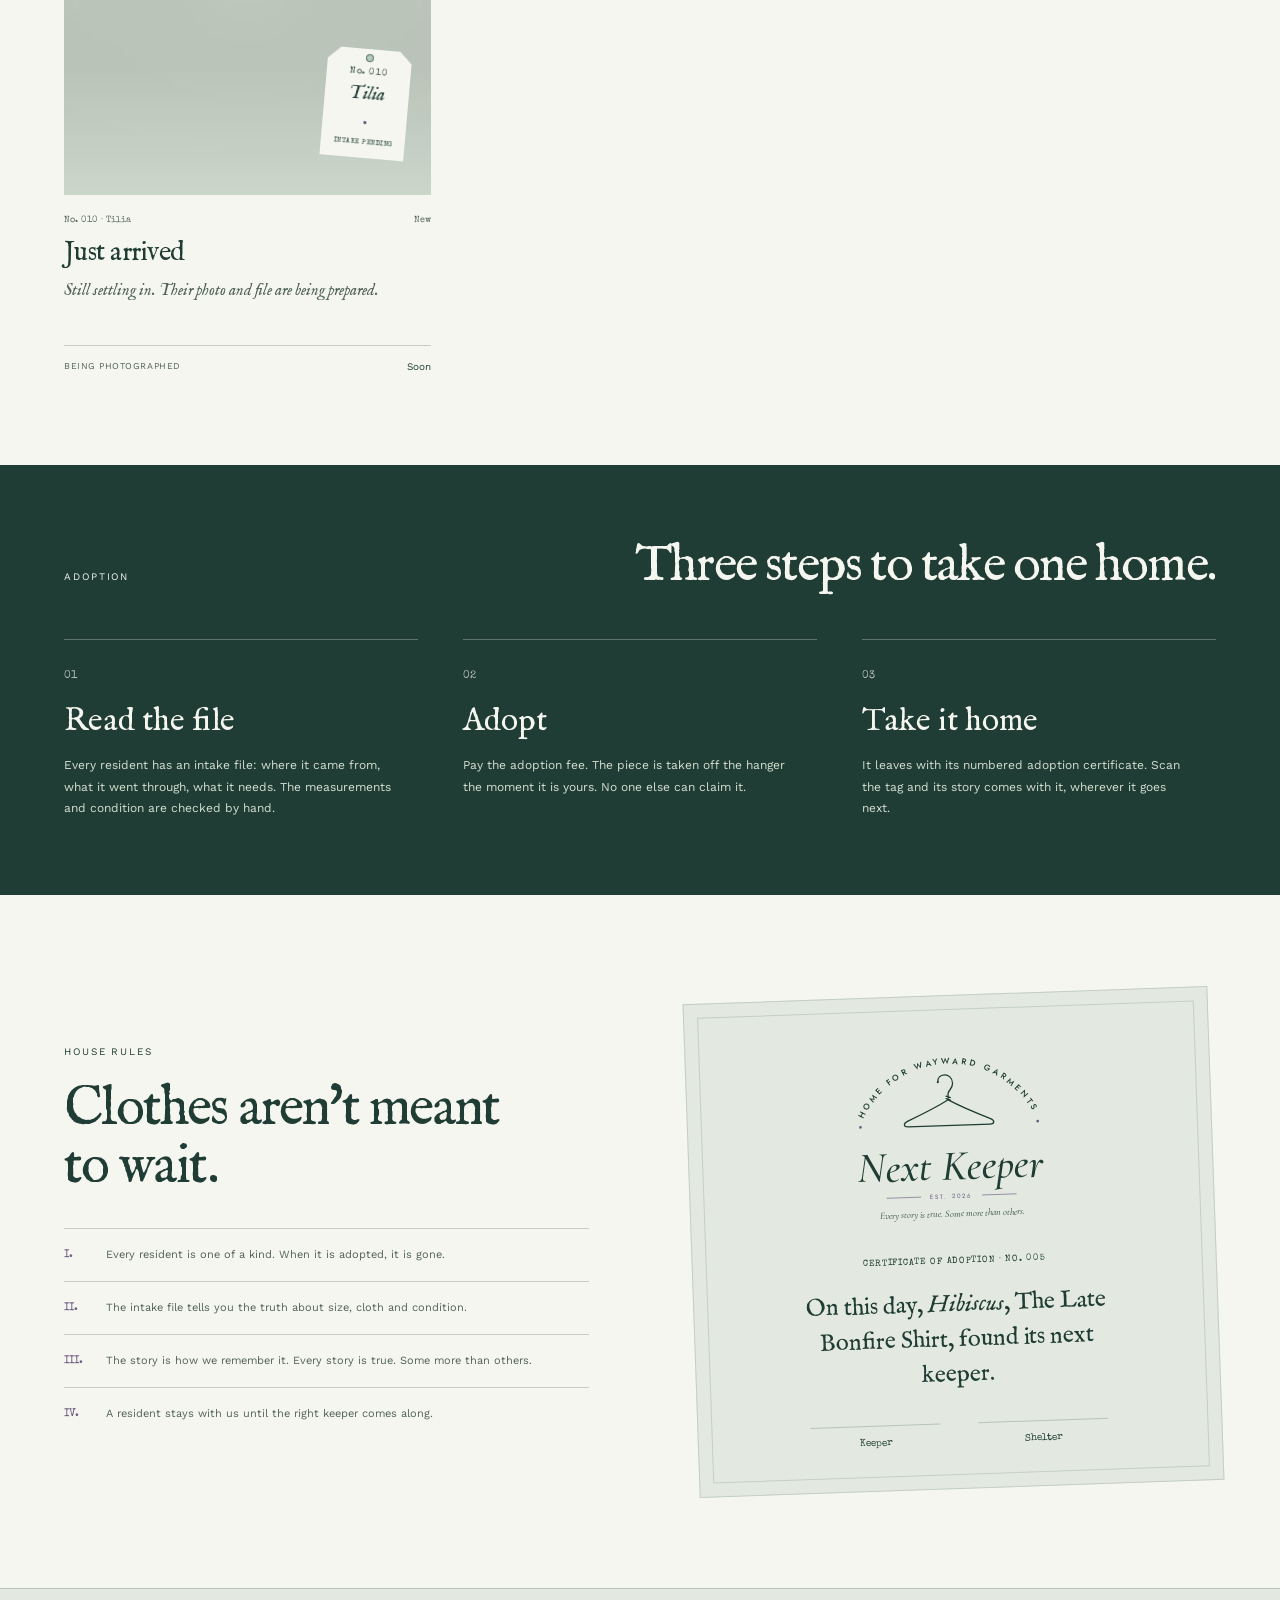
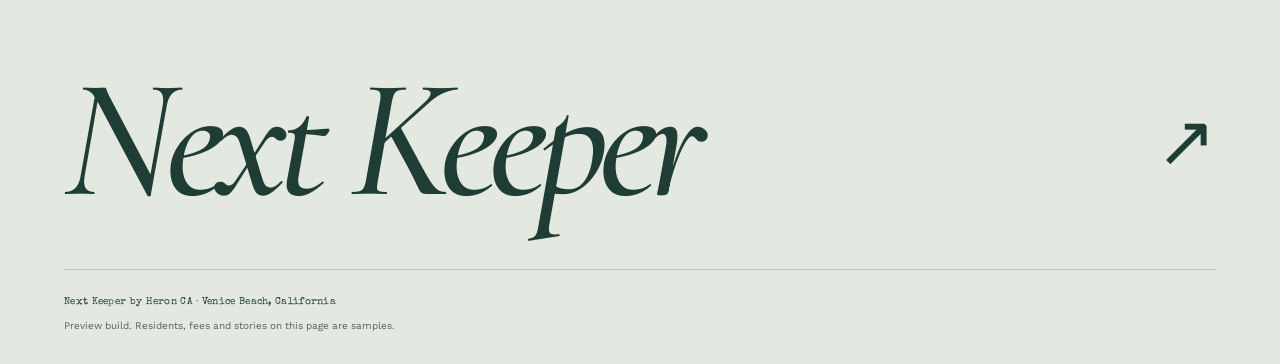
==== commit 1c1253ee: "Refine Next Keeper into a quiet editorial shelter" ====
--- a/nextkeeper/index.html
+++ b/nextkeeper/index.html
@@ -6,47 +6,45 @@
   <meta name="robots" content="noindex,nofollow">
   <title>Next Keeper · Home for Wayward Garments</title>
   <meta name="description" content="Next Keeper is a shelter for clothes with a past. Read each resident's file and adopt the one that should come home with you.">
-  <meta name="theme-color" content="#D5DFD7">
+  <meta name="theme-color" content="#E3E9E0">
   <link rel="icon" href="data:image/svg+xml,%3Csvg xmlns=%22http://www.w3.org/2000/svg%22 viewBox=%2240 20 320 190%22%3E%3Cpath d=%22M200 104V90c0-10 16-16 16-34 0-18-13-28-26-28-14 0-22 10-22 22M200 110c-24 14-90 46-136 66-14 6-14 18 2 18h268c16 0 16-12 2-18-46-20-112-52-136-66%22 fill=%22none%22 stroke=%22%231D2A2C%22 stroke-width=%2214%22 stroke-linecap=%22round%22/%3E%3C/svg%3E">
   <link rel="canonical" href="https://mrspace.online/nextkeeper/">
-  <link rel="preconnect" href="https://fonts.googleapis.com">
-  <link rel="preconnect" href="https://fonts.gstatic.com" crossorigin>
-  <link rel="stylesheet" href="https://fonts.googleapis.com/css2?family=Cormorant+Garamond:ital,wght@1,500&family=IM+Fell+English:ital@0;1&family=Jost:wght@400;500&family=Special+Elite&family=Work+Sans:wght@400;500&display=swap">
-  <link rel="stylesheet" href="/nextkeeper/nk.css?v=20261025">
-  <script src="/nextkeeper/nk.js?v=20261025" defer></script>
+  <link rel="stylesheet" href="/nextkeeper/nk.css?v=20261025-editorial">
+  <script src="/nextkeeper/nk.js?v=20261025-editorial" defer></script>
 </head>
 <body>
-<div class="notice tw">Preview · sample residents · the shelter opens soon</div>
+<a class="skip-link" href="#main">Skip to content</a>
+<div class="notice"><span>Venice Beach, California</span><span>Preview · sample residents</span></div>
 
 <header class="top">
   <a class="brand" href="./" aria-label="Next Keeper home">
     <span class="brand-icon" data-hanger></span>
     <span>Next Keeper</span>
   </a>
-  <nav class="nav">
+  <nav class="nav" aria-label="Main navigation">
     <a href="#today-sec">Today's resident</a>
     <a href="#shelter">The shelter</a>
     <a href="#adoption">Adoption</a>
     <a href="#rules">House rules</a>
   </nav>
-  <a class="btn small-btn" href="#shelter">Meet them</a>
+  <a class="btn small-btn" href="#shelter">The residents <span aria-hidden="true">↗</span></a>
 </header>
 
-<main>
-  <section class="hero">
+<main id="main">
+  <section class="hero" data-ms-section="opening">
     <div class="hero-copy">
-      <p class="eyebrow tw">Home for Wayward Garments · Est. <span data-year>2026</span></p>
-      <h1>They are still <em>waiting for a home.</em></h1>
-      <p class="lede">Every piece here arrived with a past and no one to wear it. We take them in, mend what needs mending, write down their story and find each one its next keeper.</p>
+      <p class="eyebrow tw">A shelter for clothes with a past</p>
+      <h1 data-ms-field="opening.title">They are still<br><em>waiting</em><br>for a home.</h1>
+      <p class="lede" data-ms-field="opening.description">Every piece here arrived with a past and no one to wear it. We take them in, mend what needs mending, write down their story and find each one its next keeper.</p>
       <div class="hero-actions">
-        <a class="btn" href="#shelter">Meet the residents</a>
-        <a class="btn ghost" href="#adoption">How adoption works</a>
+        <a class="btn" href="#shelter">Meet the residents <span aria-hidden="true">↗</span></a>
+        <a class="text-link" href="#adoption">How adoption works <span aria-hidden="true">↗</span></a>
       </div>
-      <p class="hero-note">Every story is true. <em>Some more than others.</em></p>
+      <p class="hero-note tw">One piece. One story. A next keeper.</p>
     </div>
     <div class="stage-wrap">
       <div id="stage" class="stage" aria-label="Residents waiting today"></div>
-      <p class="stage-cap tw">Visiting the shelter now</p>
+      <p class="stage-cap tw"><span>From the shelter archive</span><span>Est. <span data-year>2026</span></span></p>
     </div>
   </section>
 
@@ -54,30 +52,36 @@
     <div><span class="tw">Residents</span><strong id="lg-total">10</strong></div>
     <div><span class="tw">Waiting</span><strong id="lg-wait">6</strong></div>
     <div><span class="tw">Longest stay</span><strong id="lg-long">88 days</strong></div>
-    <div><span class="tw">Adopted this week</span><strong>1</strong></div>
-  </section>
-
-  <section id="today-sec" class="section">
+    <div><span class="tw">Adopted</span><strong id="lg-adopted">1</strong></div>
+  </section>
+
+  <section class="manifesto" data-ms-section="philosophy">
+    <p class="eyebrow tw">A second life, well lived.</p>
+    <h2 data-ms-field="philosophy.title">Every story is true.<br><em>Some more than others.</em></h2>
+    <p>We don't sell clothes. We sell what they've been through. Probably.</p>
+  </section>
+
+  <section id="today-sec" data-ms-section="today-sec" class="section">
     <div class="sec-head">
       <p class="eyebrow tw">Today's resident</p>
-      <h2>One of them gets the window today.</h2>
+      <h2>A life before yours.</h2>
     </div>
     <div id="today" class="today"></div>
   </section>
 
-  <section id="shelter" class="section">
+  <section id="shelter" data-ms-section="shelter" class="section">
     <div class="sec-head row">
       <div>
         <p class="eyebrow tw">The shelter</p>
         <h2>Meet the residents.</h2>
       </div>
-      <p id="count" class="count tw"></p>
+      <p id="count" class="count tw" aria-live="polite"></p>
     </div>
     <div id="filters" class="filters" role="toolbar" aria-label="Filter residents"></div>
     <div id="grid" class="grid"></div>
   </section>
 
-  <section id="adoption" class="section">
+  <section id="adoption" data-ms-section="adoption" class="section">
     <div class="sec-head">
       <p class="eyebrow tw">Adoption</p>
       <h2>Three steps to take one home.</h2>
@@ -101,7 +105,7 @@
     </ol>
   </section>
 
-  <section id="rules" class="section rules">
+  <section id="rules" data-ms-section="rules" class="section rules">
     <div class="rules-copy">
       <p class="eyebrow tw">House rules</p>
       <h2>Clothes aren't meant to wait.</h2>
@@ -109,7 +113,7 @@
         <li><span class="tw">I.</span> Every resident is one of a kind. When it is adopted, it is gone.</li>
         <li><span class="tw">II.</span> The intake file tells you the truth about size, cloth and condition.</li>
         <li><span class="tw">III.</span> The story is how we remember it. Every story is true. Some more than others.</li>
-        <li><span class="tw">IV.</span> The longest residents are seen first and their adoption fee gets lower.</li>
+        <li><span class="tw">IV.</span> A resident stays with us until the right keeper comes along.</li>
       </ul>
     </div>
     <div class="cert" aria-label="Sample adoption certificate">
@@ -122,12 +126,91 @@
 </main>
 
 <footer class="foot">
-  <div class="foot-logo" data-logo></div>
+  <a class="footer-wordmark" href="#main">Next Keeper<span aria-hidden="true">↗</span></a>
   <p class="tw">Next Keeper by Heron CA · Venice Beach, California</p>
   <p class="foot-small">Preview build. Residents, fees and stories on this page are samples.</p>
 </footer>
 
 <dialog id="fileDialog" class="file-dialog" aria-label="Intake file"><div id="file"></div></dialog>
 <div id="toast" class="toast" role="status" aria-live="polite"></div>
+<script type="application/json" id="ms-editor-config">
+{
+  "version": 1,
+  "page": {
+    "en": "Next Keeper",
+    "tr": "Next Keeper",
+    "es": "Next Keeper",
+    "de": "Next Keeper",
+    "fr": "Next Keeper"
+  },
+  "sections": {
+    "opening": {
+      "en": "Opening",
+      "tr": "Açılış",
+      "es": "Inicio",
+      "de": "Einstieg",
+      "fr": "Ouverture"
+    },
+    "philosophy": {
+      "en": "Philosophy",
+      "tr": "Marka yaklaşımı",
+      "es": "Filosofía",
+      "de": "Philosophie",
+      "fr": "Philosophie"
+    },
+    "today-sec": {
+      "en": "Today’s resident",
+      "tr": "Günün sakini",
+      "es": "Residente del día",
+      "de": "Bewohner des Tages",
+      "fr": "Résident du jour"
+    },
+    "shelter": {
+      "en": "The shelter",
+      "tr": "Barınak",
+      "es": "El refugio",
+      "de": "Das Zuhause",
+      "fr": "Le refuge"
+    },
+    "adoption": {
+      "en": "Adoption",
+      "tr": "Sahiplenme",
+      "es": "Adopción",
+      "de": "Adoption",
+      "fr": "Adoption"
+    },
+    "rules": {
+      "en": "House rules",
+      "tr": "Ev kuralları",
+      "es": "Reglas",
+      "de": "Hausregeln",
+      "fr": "Règles"
+    }
+  },
+  "fields": {
+    "opening.title": {
+      "en": "Headline",
+      "tr": "Ana başlık",
+      "es": "Título",
+      "de": "Überschrift",
+      "fr": "Titre"
+    },
+    "opening.description": {
+      "en": "Introduction",
+      "tr": "Giriş",
+      "es": "Introducción",
+      "de": "Einleitung",
+      "fr": "Introduction"
+    },
+    "philosophy.title": {
+      "en": "Brand statement",
+      "tr": "Marka cümlesi",
+      "es": "Manifiesto",
+      "de": "Markenaussage",
+      "fr": "Manifeste"
+    }
+  }
+}
+</script>
 </body>
 </html>
--- a/nextkeeper/nk.css
+++ b/nextkeeper/nk.css
@@ -1,269 +1,60 @@
+@font-face{font-family:'Cormorant Garamond';src:url('fonts/cormorant-italic.ttf') format('truetype');font-display:swap;font-weight:500;font-style:italic}
+@font-face{font-family:'Jost';src:url('fonts/jost.ttf') format('truetype');font-display:swap;font-weight:400}
+@font-face{font-family:'Jost';src:url('fonts/jost-medium.ttf') format('truetype');font-display:swap;font-weight:500}
+@font-face{font-family:'IM Fell English';src:url('fonts/fell.woff2') format('woff2');font-display:swap;font-weight:400}
+@font-face{font-family:'IM Fell English';src:url('fonts/fell-italic.woff2') format('woff2');font-display:swap;font-weight:400;font-style:italic}
+@font-face{font-family:'Special Elite';src:url('fonts/typewriter.woff2') format('woff2');font-display:swap;font-weight:400}
+@font-face{font-family:'Work Sans';src:url('fonts/worksans.woff2') format('woff2');font-display:swap;font-weight:100 900}
+:root{
+  --wall:#E3E9E0;--wall-2:#D4DFD2;--wall-3:#B8C8BA;
+  --paper:#F5F6F0;--paper-2:#EBEFE7;--paper-edge:#C4CFC2;
+  --ink:#203D35;--ink-2:#526457;--chalk:var(--ink);--chalk-dim:var(--ink-2);
+  --stamp:#69567D;--brass:#386653;--rule:color-mix(in srgb,var(--ink) 22%,transparent);
+  --gutter:clamp(22px,5vw,88px);--ease:cubic-bezier(.22,.7,.25,1);color-scheme:light;
+}
+*{box-sizing:border-box}html{scroll-behavior:smooth;scroll-padding-top:100px}
+body{margin:0;background:var(--paper);color:var(--ink);font:400 14px/1.65 'Work Sans',sans-serif;-webkit-font-smoothing:antialiased}
+a{color:inherit}button{font:inherit}img{display:block;max-width:100%}button,a{-webkit-tap-highlight-color:transparent}
+button{cursor:pointer}h1,h2,h3,p{margin:0}h1,h2,h3{font-family:'IM Fell English',Georgia,serif;font-weight:400;line-height:1.06}em{font-weight:400}
+.tw{font-family:'Special Elite',monospace}.eyebrow{font-family:'Work Sans',sans-serif;font-size:10px;letter-spacing:.19em;text-transform:uppercase;line-height:1.6}
+:focus-visible{outline:2px solid var(--stamp);outline-offset:5px}.skip-link{position:fixed;top:12px;left:12px;z-index:100;padding:12px;background:var(--paper);transform:translateY(-200%)}.skip-link:focus{transform:none}
+.notice{display:flex;justify-content:space-between;padding:8px var(--gutter);font-size:9px;letter-spacing:.15em;text-transform:uppercase;background:var(--ink);color:var(--paper)}
+.top{position:relative;z-index:10;display:flex;align-items:center;justify-content:space-between;gap:24px;padding:23px var(--gutter);border-bottom:1px solid var(--rule);background:var(--paper)}
+.brand{display:flex;align-items:center;gap:12px;text-decoration:none;white-space:nowrap}.brand-icon{width:36px;display:block}.brand-icon svg{width:100%;display:block}.brand>span:last-child{font:italic 34px/1 'Cormorant Garamond','IM Fell English',serif;letter-spacing:-.05em}
+.nav{display:flex;gap:28px}.nav a{text-decoration:none;font-size:11px}.nav a:hover{color:var(--stamp)}
+.btn{display:inline-flex;justify-content:center;align-items:center;gap:30px;border:1px solid var(--ink);background:var(--ink);color:var(--paper);padding:17px 24px;text-decoration:none;font-size:11px;letter-spacing:.025em;transition:background .2s,border-color .2s}
+.btn:hover{background:var(--brass);border-color:var(--brass)}.btn.ghost{background:transparent;color:var(--ink);border-color:var(--rule)}.btn.ghost:hover{border-color:var(--ink)}.small-btn{padding:12px 17px;gap:18px}.text-link{font-size:11px;text-underline-offset:5px;text-decoration-thickness:1px;display:inline-flex;gap:16px;align-items:center;min-height:44px}
+.hero{display:grid;grid-template-columns:1fr 1fr;background:var(--wall);min-height:700px;border-bottom:1px solid var(--rule)}
+.hero-copy{padding:64px 48px 48px var(--gutter);display:flex;flex-direction:column;align-items:flex-start;justify-content:center}
+.hero .eyebrow{margin-bottom:32px}.hero h1{font-size:clamp(64px,7.4vw,116px);line-height:.96;letter-spacing:-.045em}.hero h1 em{line-height:1.08;color:var(--brass)}
+.lede{max-width:350px;margin:30px 0 25px;font-size:12px;line-height:1.85;color:var(--ink-2)}.hero-actions{display:flex;align-items:center;flex-wrap:wrap;gap:12px 24px}.hero-note{font-size:10px;color:var(--ink-2);margin-top:40px}
+.stage-wrap{position:relative;min-width:0;display:flex;flex-direction:column;border-left:1px solid var(--rule)}.stage{position:relative;flex:1;min-height:630px;overflow:hidden;background:var(--wall-2)}
+.hero-resident{position:absolute;inset:0;border:0;padding:0;background:none;width:100%;color:var(--ink)}.stage .piece{height:83%;bottom:9%}.stage .tag{right:7%;bottom:15%;transform:rotate(5deg);font-size:12px}.stage .shot{background-size:auto 100%}
+.window-caption{position:absolute;left:30px;bottom:27px;display:flex;flex-direction:column;pointer-events:none;max-width:64%;color:var(--ink)}.window-caption>.tw{font-size:9px;text-transform:uppercase;letter-spacing:.08em}.window-caption>span:last-child{font-size:10px}.window-name{font:italic 48px/1.2 'IM Fell English',serif}.window-index{position:absolute;right:24px;top:26px;font-size:10px;letter-spacing:.15em;writing-mode:vertical-rl;pointer-events:none}
+.stage-cap{display:flex;justify-content:space-between;gap:12px;padding:14px 25px;border-top:1px solid var(--rule);font-size:9px;letter-spacing:.08em;text-transform:uppercase}
+.ledger{display:grid;grid-template-columns:repeat(4,1fr);padding:0 var(--gutter);background:var(--wall);border-bottom:1px solid var(--rule)}.ledger>div{display:flex;align-items:baseline;justify-content:space-between;gap:12px;padding:24px 28px;border-left:1px solid var(--rule)}.ledger>div:first-child{padding-left:0;border:0}.ledger>div:last-child{padding-right:0}.ledger span{font-family:'Work Sans',sans-serif;font-size:9px;letter-spacing:.14em;text-transform:uppercase}.ledger strong{font:400 27px/1 'IM Fell English',serif;white-space:nowrap}
+.manifesto{text-align:center;padding:100px var(--gutter) 105px;border-bottom:1px solid var(--rule)}.manifesto h2{font-size:clamp(38px,4.5vw,68px);letter-spacing:-.025em;margin:26px 0}.manifesto h2 em{color:var(--stamp)}.manifesto>p:last-child{font-size:11px;color:var(--ink-2)}
+.section{padding:90px var(--gutter) 0}.sec-head{margin-bottom:34px;display:flex;justify-content:space-between;align-items:flex-end;gap:24px}.sec-head .eyebrow{margin-bottom:12px}.sec-head:not(.row){align-items:baseline}.sec-head h2{font-size:clamp(35px,4vw,58px);letter-spacing:-.035em}.count{font-size:10px;color:var(--ink-2)}
+.today{display:grid;grid-template-columns:1fr 1fr;border:1px solid var(--rule);background:var(--wall)}.today-photo{position:relative;min-height:640px}.today-file{padding:44px clamp(24px,4vw,64px);align-self:center}.today-ribbon{position:absolute;left:24px;top:24px;z-index:3;font-size:9px;letter-spacing:.1em;text-transform:uppercase}.file-head{display:flex;align-items:center;justify-content:space-between;gap:14px;font-size:9px;letter-spacing:.08em;text-transform:uppercase}.stamp-ink{font:10px 'Special Elite',monospace;color:var(--stamp);border:1px solid currentColor;padding:5px 8px;transform:rotate(-3deg)}
+.nick{font:italic 38px/1.2 'IM Fell English',serif;margin:27px 0 9px;color:var(--stamp)}.nick span{font-size:15px;display:inline-block;margin-left:8px}.today-file h3{font-size:32px;letter-spacing:-.025em;margin:0 0 22px}.tale{font:400 19px/1.5 'IM Fell English',serif;margin-bottom:24px;max-width:450px}.kunye{display:grid;grid-template-columns:100px 1fr;gap:9px 18px;margin:0 0 26px;padding:20px 0;border-block:1px solid var(--rule);font-family:'Work Sans',sans-serif;font-size:11px}.kunye dt{font-size:9px;letter-spacing:.09em;text-transform:uppercase;color:var(--ink-2)}.kunye dd{margin:0}.today-actions{display:flex;flex-wrap:wrap;align-items:center;gap:10px}.small{font-size:11px;color:var(--ink-2)}
+.filters{display:flex;flex-wrap:wrap;gap:6px 26px;border-block:1px solid var(--rule);margin-bottom:32px;padding:3px 0}.filter{background:none;color:var(--ink-2);border:0;border-bottom:2px solid transparent;padding:14px 0;font-size:10px;min-height:44px}.filter.on{color:var(--ink);border-color:var(--ink)}.filter:hover{color:var(--stamp)}
+.grid{display:grid;grid-template-columns:repeat(3,minmax(0,1fr));gap:48px 26px}.resident{position:relative;min-width:0}.resident-hit{position:absolute;inset:0;border:0;background:transparent;z-index:4}.resident-photo{position:relative;aspect-ratio:4/5;overflow:hidden;background:var(--wall)}.resident-photo .piece{transition:transform .5s var(--ease)}.resident:hover .piece{transform:translateX(-50%) scale(1.035)}.resident-body{padding:19px 0 0}.resident-top{display:flex;justify-content:space-between;gap:10px;font-size:9px;color:var(--ink-2)}.resident h3{font-size:27px;margin:10px 0 12px;letter-spacing:-.02em}.resident-line{font:italic 16px/1.45 'IM Fell English',serif;color:var(--ink-2);min-height:47px;max-width:95%}.resident-foot{display:flex;justify-content:space-between;align-items:center;gap:10px;border-top:1px solid var(--rule);margin-top:18px;padding-top:13px}.chip{font-size:9px;letter-spacing:.06em;text-transform:uppercase;color:var(--ink-2)}.chip.new,.chip.longest{color:var(--stamp)}.fee{font-size:10px}.resident.is-adopted .piece{opacity:.4;filter:grayscale(1)}.adopted-stamp{position:absolute;left:50%;top:44%;transform:translate(-50%,-50%) rotate(-12deg);z-index:3;border:2px solid var(--stamp);color:var(--stamp);background:var(--paper);padding:10px 16px;text-transform:uppercase;font:20px 'Special Elite',monospace}.empty{padding:24px 0;color:var(--ink-2)}
+.shot{position:absolute;inset:0;display:block;overflow:hidden;container-type:size;background:var(--wall-2)}
+.shot::before{content:'';position:absolute;inset:0;background:var(--corridor,none) center/cover;opacity:.17;filter:grayscale(1) contrast(.65);mix-blend-mode:multiply}
+.shot::after{content:'';position:absolute;inset:0;pointer-events:none;background:linear-gradient(0deg,var(--wall-2),transparent 28%,transparent 80%,var(--wall-2));opacity:.7}
+.piece{position:absolute;left:50%;bottom:8%;height:83%;aspect-ratio:1086/1448;transform:translateX(-50%);z-index:1}.piece img{position:absolute;inset:0;width:100%;height:100%;object-fit:contain;object-position:50% 100%;filter:drop-shadow(0 12px 12px color-mix(in srgb,var(--ink) 15%,transparent))}.piece-hanger{position:absolute;inset:0;width:100%;height:100%;overflow:visible}.piece-hanger path{fill:none;stroke:var(--ink-2);stroke-width:8;stroke-linecap:round;stroke-linejoin:round}.empty-hanger{position:absolute;left:50%;top:30%;width:42%;transform:translateX(-50%);opacity:.5}.empty-hanger svg{width:100%;height:auto}
+.tag{position:absolute;right:6%;bottom:8%;z-index:2;display:flex;align-items:center;flex-direction:column;width:23cqw;padding:5cqw 2cqw 3cqw;background:var(--paper);color:var(--ink);font-family:'Special Elite',monospace;transform:rotate(5deg);clip-path:polygon(15% 0,85% 0,100% 11%,100% 100%,0 100%,0 11%);line-height:1.25}.tag-hole{position:absolute;top:1.5cqw;left:calc(50% - 1cqw);width:2cqw;height:2cqw;background:var(--wall-3);border:1px solid var(--brass);border-radius:50%}.tag-no{font-size:2.5cqw;letter-spacing:.06em}.tag-nick{font:italic 5cqw 'IM Fell English',serif;margin:1cqw 0}.tag-day{font:7cqw/1.1 'IM Fell English',serif;color:var(--stamp)}.tag-txt{font-size:2cqw;letter-spacing:.07em;text-transform:uppercase}
+#adoption{margin-top:90px;padding-block:75px;background:var(--ink);color:var(--paper)}.steps{list-style:none;margin:42px 0 0;padding:0;display:grid;grid-template-columns:repeat(3,1fr);gap:45px}.steps li{border-top:1px solid color-mix(in srgb,var(--paper) 30%,transparent);padding-top:22px}.step-no{font-size:11px;opacity:.75}.steps h3{font-size:32px;margin:20px 0 16px}.steps p{font-size:12px;line-height:1.8;max-width:330px;color:var(--wall-2)}
+.rules{display:grid;grid-template-columns:1fr 1fr;gap:8vw;align-items:center;padding-block:100px}.rules h2{font-size:clamp(38px,4.3vw,64px);letter-spacing:-.035em;max-width:440px;margin:20px 0 32px}.rule-list{list-style:none;margin:0;padding:0}.rule-list li{display:grid;grid-template-columns:30px 1fr;gap:12px;border-top:1px solid var(--rule);padding:16px 0;font-size:11px;line-height:1.8;color:var(--ink-2)}.rule-list .tw{color:var(--stamp)}
+.cert{position:relative;background:var(--wall);padding:38px 38px 42px;outline:1px solid var(--paper-edge);outline-offset:-15px;text-align:center;border:1px solid var(--paper-edge);transform:rotate(-2deg)}.cert-seal{width:65%;margin:0 auto 15px}.cert-seal svg{display:block;width:100%;height:auto}.cert-k{font-size:9px;letter-spacing:.08em;text-transform:uppercase;margin-bottom:18px}.cert-line{font:24px/1.45 'IM Fell English',serif;max-width:340px;margin:0 auto 30px}.cert-sign{display:flex;justify-content:center;gap:38px;font:10px 'Special Elite',monospace}.cert-sign span{flex:1;max-width:130px;border-top:1px solid var(--rule);padding-top:12px}
+.foot{background:var(--wall);padding:54px var(--gutter) 30px;border-top:1px solid var(--rule)}.footer-wordmark{font:italic clamp(62px,13.3vw,210px)/1.15 'Cormorant Garamond','IM Fell English',serif;letter-spacing:-.055em;text-decoration:none;display:flex;justify-content:space-between;align-items:center;padding-bottom:30px;border-bottom:1px solid var(--rule)}.footer-wordmark span{font:400 .42em 'Work Sans',sans-serif;letter-spacing:0}.foot>.tw{font-size:10px;letter-spacing:.03em;margin-top:24px}.foot-small{font-size:10px;color:var(--ink-2);margin-top:7px}
+.file-dialog{border:1px solid var(--rule);padding:0;background:var(--paper);color:var(--ink);width:min(1040px,94vw);max-height:92dvh;overflow:auto}.file-dialog::backdrop{background:color-mix(in srgb,var(--ink) 60%,transparent);backdrop-filter:blur(5px)}.file-grid{display:grid;grid-template-columns:.9fr 1.1fr}.file-photo{position:relative;min-height:650px}.file-body{padding:48px 35px 35px}.file-body h2{font-size:35px;margin:12px 0 22px}.close{position:absolute;top:8px;right:8px;z-index:5;background:var(--paper);border:1px solid var(--rule);width:40px;height:40px;font-size:26px;color:var(--ink)}.tale-parts{list-style:none;margin:0 0 22px;padding:0;font:17px/1.5 'IM Fell English',serif}.tale-parts li{margin-bottom:14px}.tale-parts .tw{display:block;font-size:9px;text-transform:uppercase;letter-spacing:.1em;color:var(--stamp);margin-bottom:4px}.fine{font-size:10px;color:var(--ink-2);margin-top:22px}.found{font:italic 24px 'IM Fell English',serif;color:var(--stamp)}
+.toast{position:fixed;left:50%;bottom:24px;transform:translate(-50%,20px);opacity:0;pointer-events:none;background:var(--ink);color:var(--paper);padding:16px 22px;font-size:12px;transition:opacity .2s,transform .2s;max-width:calc(100vw - 32px);width:max-content;z-index:50}.toast.show{opacity:1;transform:translate(-50%,0)}
+@media(min-width:1700px){body{max-width:1920px;margin:auto;border-inline:1px solid var(--rule)}}
+@media(max-width:1100px){.nav{gap:16px}.hero-copy{padding-right:30px}.hero-actions{gap:10px}.hero h1{font-size:76px}.hero{min-height:640px}.stage{min-height:600px}.ledger>div{padding-inline:18px}.ledger span{font-size:8px}.ledger strong{font-size:24px}.today-file{padding:32px}.today-photo{min-height:650px}}
+@media(max-width:800px){.top{padding-block:20px}.nav{display:none}.hero{grid-template-columns:1fr 1fr;min-height:560px}.hero-copy{padding:40px 24px 36px var(--gutter)}.hero h1{font-size:62px}.hero .eyebrow{font-size:8px;margin-bottom:22px}.lede{font-size:11px;margin:23px 0}.hero-note{margin-top:25px;font-size:8px}.stage{min-height:560px}.stage .piece{height:68%;bottom:21%}.window-caption{left:20px;bottom:25px}.window-name{font-size:38px}.stage-cap{font-size:7px;padding:12px 16px}.ledger{grid-template-columns:repeat(2,1fr)}.ledger>div{padding:18px 20px}.ledger>div:nth-child(3){border-left:0;padding-left:0;border-top:1px solid var(--rule)}.ledger>div:nth-child(4){border-top:1px solid var(--rule)}.ledger>div:nth-child(2){padding-right:0}.ledger span{font-size:9px}.section{padding-top:65px}.today{grid-template-columns:1fr 1fr}.today-photo{min-height:600px}.today-file{padding:24px}.today-file h3{font-size:27px}.tale{font-size:17px}.kunye{grid-template-columns:80px 1fr;font-size:10px}.grid{grid-template-columns:repeat(2,minmax(0,1fr));gap:36px 22px}.steps{gap:25px}.rules{gap:40px}.cert{padding:28px}.cert-line{font-size:22px}.file-grid{grid-template-columns:1fr}.file-photo{min-height:0;aspect-ratio:1.2}.file-photo .piece{height:92%;bottom:2%}.file-body{padding:32px}.sec-head:not(.row){display:block}.sec-head:not(.row)>.eyebrow{margin-bottom:15px}}
+@media(max-width:600px){html{scroll-padding-top:22px}.notice{font-size:7px;letter-spacing:.06em;padding-block:9px;gap:12px}.brand>span:last-child{font-size:29px}.brand-icon{width:29px}.top{gap:12px;padding-block:18px}.top .small-btn{font-size:9px;padding:10px 12px;gap:12px}.hero{grid-template-columns:1fr}.hero-copy{padding:44px var(--gutter) 34px}.hero h1{font-size:clamp(64px,14vw,84px)}.hero h1 br:first-of-type{display:none}.hero h1 em::before{content:' '}.hero .eyebrow{font-size:9px}.lede{max-width:340px;font-size:12px}.hero-actions{gap:12px 20px}.hero-note{margin-top:25px;font-size:9px}.stage-wrap{border-left:0;border-top:1px solid var(--rule)}.stage{min-height:0;aspect-ratio:1.08}.stage .piece{height:90%;bottom:5%}.stage .tag{right:8%;bottom:19%;width:21cqw}.window-caption{bottom:20px}.window-caption>.tw{font-size:8px}.window-caption>span:last-child{font-size:9px}.window-name{font-size:38px}.stage-cap{font-size:8px;padding-inline:var(--gutter)}.ledger strong{font-size:24px}.ledger>div{padding-block:20px}.manifesto{padding:65px 22px}.manifesto h2{font-size:39px}.manifesto>p:last-child{font-size:10px;max-width:265px;margin:auto}.sec-head{align-items:flex-start;gap:18px}.sec-head.row{flex-direction:column}.sec-head h2{font-size:39px}.today{grid-template-columns:1fr}.today-photo{min-height:0;aspect-ratio:1.05}.today-photo .piece{height:92%;bottom:3%}.today-file{padding:30px 23px}.today-file h3{font-size:31px}.kunye{grid-template-columns:90px 1fr;font-size:11px}.tale{font-size:19px}.filters{column-gap:23px}.filter{font-size:10px}.grid{gap:32px 16px}.resident-top{font-size:8px;flex-wrap:wrap;gap:4px}.resident h3{font-size:23px}.resident-line{font-size:14px;min-height:80px}.resident-foot{align-items:flex-start;flex-direction:column;gap:7px}.fee,.chip{font-size:8px}.tag{width:27cqw}.tag-no{font-size:3cqw}.tag-txt{font-size:2.5cqw}.tag-nick{font-size:5.8cqw}.tag-day{font-size:8cqw}#adoption{margin-top:65px;padding-block:55px}.steps{grid-template-columns:1fr;gap:30px;margin-top:30px}.steps li{display:grid;grid-template-columns:32px 1fr;column-gap:12px}.step-no{grid-row:span 2;padding-top:5px}.steps h3{margin:0 0 12px}.steps p{max-width:none}.rules{grid-template-columns:1fr;padding-block:65px;gap:44px}.rules h2{font-size:43px}.cert{max-width:440px;width:100%;margin:auto}.foot{padding-top:32px}.footer-wordmark{font-size:17vw}.foot>.tw{font-size:9px}.foot-small{font-size:9px}.file-body{padding:30px 22px}.file-body .file-head{padding-right:12px;font-size:8px}.file-photo{aspect-ratio:1}.toast{font-size:11px}}
+@media(prefers-reduced-motion:reduce){html{scroll-behavior:auto}*,*::before,*::after{transition:none!important;animation:none!important}}
 
-:root{
-  /* Ward: pale institutional green walls, enamel cards, iron type, hectograph violet ink, tile teal */
-  --wall:#D5DFD7;--wall-2:#C9D5CC;--wall-3:#BCCAC0;
-  --paper:#F7F8F4;--paper-2:#ECF1ED;--paper-edge:#C3CFC7;
-  --ink:#1D2A2C;--ink-2:#5C6C6B;
-  --chalk:#1D2A2C;--chalk-dim:#53646A;
-  --stamp:#4E3F86;--brass:#2E6B62;
-  --rule:rgba(29,42,44,.17);
-  color-scheme:light;
-  --gutter:clamp(16px,4vw,56px);
-  --ease:cubic-bezier(.2,.7,.2,1);
-}
-*{box-sizing:border-box}
-html{scroll-behavior:smooth}
-body{margin:0;background:var(--wall);color:var(--chalk);font:400 16px/1.6 "Work Sans",system-ui,sans-serif;-webkit-font-smoothing:antialiased;overflow-x:hidden}
-img{max-width:100%;display:block}
-a{color:inherit}
-.tw{font-family:"Special Elite","Courier New",monospace;letter-spacing:.04em}
-em{font-style:italic}
-h1,h2,h3{font-family:"IM Fell English",Georgia,serif;font-weight:400;margin:0;letter-spacing:-.005em}
-
-/* wainscot panelling on the wall */
-body::before{content:"";position:fixed;inset:0;pointer-events:none;z-index:-1;
-  background:
-    repeating-linear-gradient(90deg,transparent 0 119px,rgba(29,42,44,.035) 119px 120px),
-    radial-gradient(1200px 600px at 70% -10%,rgba(255,255,255,.55),transparent 60%),
-    var(--wall)}
-
-.notice{background:var(--ink);color:var(--paper);text-align:center;font-size:12px;padding:7px 16px;text-transform:uppercase;letter-spacing:.18em}
-
-/* header */
-.top{position:sticky;top:0;z-index:20;display:flex;align-items:center;gap:24px;padding:14px var(--gutter);background:rgba(213,223,215,.88);backdrop-filter:blur(8px);border-bottom:1px solid var(--rule)}
-.brand{display:flex;align-items:center;gap:10px;text-decoration:none}
-.brand-icon{display:block;width:44px}.brand-icon svg,.cert-seal svg,.foot-logo svg,.empty-hanger svg{display:block;width:100%;height:auto}
-.brand span{font-family:"IM Fell English",Georgia,serif;font-style:italic;font-size:26px;line-height:1}
-.nav{display:flex;gap:26px;margin-left:auto}
-.nav a{text-decoration:none;font-size:14px;color:var(--chalk-dim);transition:color .2s}
-.nav a:hover{color:var(--chalk)}
-
-.btn{display:inline-flex;align-items:center;gap:8px;border:1px solid var(--ink);background:var(--ink);color:var(--paper);font:500 14px "Work Sans",system-ui,sans-serif;letter-spacing:.02em;padding:12px 20px;border-radius:2px;text-decoration:none;cursor:pointer;transition:transform .2s var(--ease),background .2s}
-.btn:hover{transform:translateY(-1px);background:var(--stamp);border-color:var(--stamp)}
-.btn.ghost{background:transparent;color:var(--chalk);border-color:var(--chalk-dim)}
-.btn.ghost:hover{background:transparent;color:var(--stamp);border-color:var(--stamp)}
-.small-btn{padding:9px 14px;font-size:13px}
-
-/* hero */
-.hero{display:grid;grid-template-columns:minmax(0,1fr) minmax(0,1.05fr);gap:clamp(24px,4vw,64px);align-items:center;padding:clamp(40px,6vw,88px) var(--gutter) clamp(32px,4vw,56px);min-height:min(86dvh,860px)}
-.eyebrow{font-size:12px;letter-spacing:.2em;text-transform:uppercase;color:var(--brass);margin:0 0 18px}
-.hero h1{font-size:clamp(46px,6.4vw,104px);line-height:.95}
-.hero h1 em{color:var(--stamp)}
-.lede{max-width:460px;color:var(--chalk-dim);font-size:17px;margin:26px 0 30px}
-.hero-actions{display:flex;flex-wrap:wrap;gap:12px}
-.hero-note{font-family:"IM Fell English",Georgia,serif;font-size:20px;color:var(--chalk-dim);margin:34px 0 0}
-
-.stage-wrap{position:relative}
-.stage{position:relative;aspect-ratio:1/1.02;max-width:620px;margin-left:auto}
-.stage-cap{position:absolute;left:0;bottom:-6px;font-size:11px;letter-spacing:.2em;text-transform:uppercase;color:var(--chalk-dim)}
-.stage-cap::before{content:"";display:inline-block;width:7px;height:7px;border-radius:50%;background:var(--brass);margin-right:8px;vertical-align:1px;animation:blink 2.4s infinite}
-@keyframes blink{50%{opacity:.25}}
-
-.intake{position:absolute;width:54%;aspect-ratio:3/4.15;padding:0;border:0;cursor:pointer;background:var(--paper);color:var(--ink);border-radius:3px;
-  box-shadow:0 1px 0 var(--paper-edge) inset,0 24px 50px -22px rgba(29,42,44,.45),0 2px 6px rgba(29,42,44,.15);
-  transition:left .7s var(--ease),top .7s var(--ease),transform .7s var(--ease),opacity .6s var(--ease);text-align:left;display:flex;flex-direction:column}
-.intake.p0{left:0;top:12%;transform:rotate(-6deg);z-index:1}
-.intake.p1{left:23%;top:0;transform:rotate(1deg);z-index:3}
-.intake.p2{left:46%;top:15%;transform:rotate(5deg);z-index:2}
-.intake.arriving{left:70%;top:24%;transform:rotate(12deg);opacity:0}
-.intake.leaving{left:-14%;top:22%;transform:rotate(-14deg);opacity:0;z-index:0}
-.intake:hover{transform:rotate(0) translateY(-6px)}
-.intake-hole{position:absolute;top:14px;left:50%;width:14px;height:14px;margin-left:-7px;border-radius:50%;background:var(--wall);box-shadow:0 0 0 3px var(--brass)}
-.intake-hole::after{content:"";position:absolute;left:50%;bottom:100%;width:1.5px;height:60px;background:var(--brass);opacity:.7}
-.intake-stamp{position:absolute;top:22px;right:14px;z-index:2;font-family:"Special Elite","Courier New",monospace;font-size:13px;letter-spacing:.12em;text-transform:uppercase;color:var(--stamp);border:2px solid var(--stamp);padding:3px 8px;transform:rotate(8deg);opacity:.85;mix-blend-mode:multiply}
-.intake-photo{flex:1;margin:42px 14px 0;background:var(--paper-2);border:1px solid var(--paper-edge);display:flex;align-items:flex-end;justify-content:center;overflow:hidden;min-height:0}
-.intake-photo img{width:100%;height:100%;object-fit:contain;padding:6% 6% 0;filter:sepia(.12) contrast(1.02)}
-.intake-label{display:flex;flex-direction:column;gap:2px;padding:12px 16px 16px;border-top:1px dashed var(--paper-edge);margin-top:10px}
-.intake-label .tw{font-size:11px;color:var(--ink-2);letter-spacing:.14em}
-.intake-name{font-family:"IM Fell English",Georgia,serif;font-size:clamp(17px,1.6vw,22px);line-height:1.15}
-
-/* ledger strip */
-.ledger{display:grid;grid-template-columns:repeat(4,1fr);margin:0 var(--gutter);border-top:1px solid var(--rule);border-bottom:1px solid var(--rule)}
-.ledger div{padding:22px 0 22px 20px;border-left:1px solid var(--rule)}
-.ledger div:first-child{border-left:0;padding-left:0}
-.ledger span{display:block;font-size:11px;text-transform:uppercase;letter-spacing:.18em;color:var(--chalk-dim)}
-.ledger strong{font-family:"IM Fell English",Georgia,serif;font-weight:400;font-size:36px;line-height:1.2}
-
-.section{padding:clamp(64px,8vw,120px) var(--gutter) 0}
-.sec-head{margin-bottom:34px}
-.sec-head.row{display:flex;justify-content:space-between;align-items:flex-end;gap:16px;flex-wrap:wrap}
-.sec-head h2{font-size:clamp(36px,4.4vw,64px);line-height:1}
-.count{font-size:13px;color:var(--chalk-dim);margin:0}
-
-/* today */
-.today{display:grid;grid-template-columns:minmax(0,1fr) minmax(0,1.1fr);background:var(--paper);color:var(--ink);border-radius:3px;overflow:hidden;box-shadow:0 30px 60px -34px rgba(29,42,44,.45)}
-.today-photo{position:relative;background:var(--paper-2);border-right:1px dashed var(--paper-edge);display:flex;align-items:flex-end;justify-content:center;min-height:520px}
-.today-photo img{max-height:600px;object-fit:contain;padding:48px 32px 0;filter:sepia(.1)}
-.today-ribbon{position:absolute;top:24px;left:-6px;background:var(--stamp);color:var(--paper-2);font:12px "Special Elite","Courier New",monospace;letter-spacing:.16em;text-transform:uppercase;padding:8px 16px 8px 22px}
-.today-file{padding:clamp(28px,4vw,56px)}
-.file-head{display:flex;justify-content:space-between;align-items:center;gap:12px;font-size:12px;color:var(--ink-2);letter-spacing:.12em;text-transform:uppercase}
-.stamp-ink{font:13px "Special Elite","Courier New",monospace;color:var(--stamp);border:2px solid var(--stamp);padding:3px 9px;transform:rotate(-3deg);letter-spacing:.12em;text-transform:uppercase;white-space:nowrap}
-.today-file h3{font-size:clamp(34px,3.6vw,52px);line-height:1.02;margin:18px 0 16px}
-.tale{font-family:"IM Fell English",Georgia,serif;font-style:italic;font-size:21px;line-height:1.45;margin:0 0 24px;color:var(--ink)}
-.kunye{display:grid;grid-template-columns:130px 1fr;gap:8px 14px;margin:0 0 28px;padding:18px 0;border-top:1px solid var(--paper-edge);border-bottom:1px solid var(--paper-edge);font-size:14px}
-.kunye dt{text-transform:uppercase;letter-spacing:.14em;font-size:11px;color:var(--ink-2);padding-top:2px}
-.kunye dd{margin:0}
-.today-actions{display:flex;flex-wrap:wrap;gap:12px;align-items:center}
-.today .btn,.file-dialog .btn{background:var(--ink);color:var(--paper-2);border-color:var(--ink)}
-.today .btn:hover,.file-dialog .btn:hover{background:var(--stamp);border-color:var(--stamp)}
-.today .btn.ghost,.file-dialog .btn.ghost{background:transparent;color:var(--ink);border-color:var(--paper-edge)}
-.small{font-size:13px;color:var(--ink-2)}
-
-/* filters + grid */
-.filters{display:flex;flex-wrap:wrap;gap:8px;margin-bottom:28px}
-.filter{font:13px "Work Sans",system-ui,sans-serif;color:var(--chalk-dim);background:transparent;border:1px solid var(--rule);padding:8px 14px;border-radius:999px;cursor:pointer;transition:all .2s}
-.filter:hover{color:var(--chalk);border-color:var(--chalk-dim)}
-.filter.on{background:var(--chalk);color:var(--wall);border-color:var(--chalk)}
-.grid{display:grid;grid-template-columns:repeat(auto-fill,minmax(230px,1fr));gap:22px}
-.resident{position:relative;background:var(--paper);color:var(--ink);border-radius:3px;display:flex;flex-direction:column;transition:transform .3s var(--ease),box-shadow .3s;box-shadow:0 18px 36px -26px rgba(29,42,44,.5)}
-.resident:hover{transform:translateY(-4px) rotate(-.4deg)}
-.resident:nth-child(3n+2):hover{transform:translateY(-4px) rotate(.5deg)}
-.resident-hit{position:absolute;inset:0;z-index:3;background:transparent;border:0;cursor:pointer}
-.resident-photo{position:relative;aspect-ratio:3/3.6;margin:12px 12px 0;background:var(--paper-2);border:1px solid var(--paper-edge);overflow:hidden;display:flex;align-items:flex-end;justify-content:center}
-.resident-photo img{width:100%;height:100%;object-fit:contain;padding:8% 8% 0;filter:sepia(.12)}
-.resident-body{padding:14px 16px 18px;display:flex;flex-direction:column;gap:6px;flex:1}
-.resident-top{display:flex;justify-content:space-between;font-size:11px;color:var(--ink-2);letter-spacing:.14em;text-transform:uppercase}
-.resident h3{font-size:24px;line-height:1.1}
-.resident-line{font-family:"IM Fell English",Georgia,serif;font-style:italic;font-size:16px;line-height:1.35;color:#3B4A4A;margin:0 0 6px;flex:1}
-.resident-foot{display:flex;justify-content:space-between;align-items:center;gap:8px;padding-top:10px;border-top:1px dashed var(--paper-edge)}
-.chip{font:11px "Special Elite","Courier New",monospace;letter-spacing:.1em;text-transform:uppercase;padding:3px 7px;border:1.5px solid currentColor;color:var(--ink-2)}
-.chip.new{color:var(--stamp)}
-.chip.longest{color:var(--brass)}
-.chip.adopted{color:var(--ink)}
-.fee{font-size:13px;font-weight:500}
-.resident.is-adopted .resident-photo img{opacity:.45;filter:grayscale(1)}
-.adopted-stamp{position:absolute;top:42%;left:50%;transform:translate(-50%,-50%) rotate(-12deg);font:22px "Special Elite","Courier New",monospace;letter-spacing:.2em;text-transform:uppercase;color:var(--stamp);border:3px double var(--stamp);padding:6px 14px;background:rgba(247,248,244,.7)}
-.adopted-stamp.big{font-size:32px}
-.empty{color:var(--chalk-dim)}
-
-/* steps */
-.steps{list-style:none;margin:0;padding:0;display:grid;grid-template-columns:repeat(3,1fr);border-top:1px solid var(--rule)}
-.steps li{padding:28px 28px 8px 0;border-right:1px solid var(--rule);margin-right:28px}
-.steps li:last-child{border-right:0;margin-right:0}
-.step-no{font-size:13px;color:var(--brass);letter-spacing:.2em}
-.steps h3{font-size:32px;margin:10px 0 10px}
-.steps p{color:var(--chalk-dim);margin:0;max-width:340px}
-
-/* rules + certificate */
-.rules{display:grid;grid-template-columns:minmax(0,1fr) minmax(0,.9fr);gap:clamp(32px,5vw,80px);align-items:center;padding-bottom:clamp(64px,8vw,120px)}
-.rules h2{font-size:clamp(40px,5vw,72px);line-height:1;margin-bottom:28px}
-.rule-list{list-style:none;padding:0;margin:0}
-.rule-list li{display:grid;grid-template-columns:44px 1fr;padding:14px 0;border-top:1px solid var(--rule);color:var(--chalk-dim);font-size:16px}
-.rule-list .tw{color:var(--brass)}
-.cert{background:var(--paper-2);color:var(--ink);padding:36px 36px 30px;border:1px solid var(--paper-edge);outline:6px double var(--paper-edge);outline-offset:-16px;text-align:center;transform:rotate(1.5deg);box-shadow:0 30px 60px -34px rgba(29,42,44,.45)}
-.cert-seal{width:76%;margin:0 auto 6px}
-.cert-k{font-size:12px;letter-spacing:.16em;text-transform:uppercase;color:var(--ink-2);margin:6px 0 10px}
-.cert-line{font-family:"IM Fell English",Georgia,serif;font-size:24px;line-height:1.35;margin:0 0 26px}
-.cert-sign{display:flex;justify-content:space-around;gap:24px;font:11px "Special Elite","Courier New",monospace;letter-spacing:.16em;text-transform:uppercase;color:var(--ink-2)}
-.cert-sign span{flex:1;border-top:1px solid var(--ink-2);padding-top:6px;max-width:140px}
-
-.foot{border-top:1px solid var(--rule);padding:48px var(--gutter) 56px;text-align:center}
-.foot-logo{width:min(360px,80%);margin:0 auto 12px}
-.foot .tw{font-size:12px;letter-spacing:.18em;text-transform:uppercase;color:var(--chalk-dim)}
-.foot-small{font-size:12px;color:var(--ink-2);margin:6px 0 0}
-
-/* intake file dialog */
-.file-dialog{border:0;padding:0;background:var(--paper);color:var(--ink);width:min(1040px,94vw);max-height:92dvh;border-radius:3px;box-shadow:0 40px 90px rgba(29,42,44,.35)}
-.file-dialog::backdrop{background:rgba(29,42,44,.55);backdrop-filter:blur(3px)}
-.file-dialog[open]{animation:fileIn .35s var(--ease)}
-@keyframes fileIn{from{opacity:0;transform:translateY(16px) rotate(-.6deg)}}
-.close{position:absolute;top:10px;right:14px;z-index:2;background:none;border:0;font-size:32px;line-height:1;cursor:pointer;color:var(--ink)}
-.file-grid{display:grid;grid-template-columns:minmax(0,.9fr) minmax(0,1.1fr)}
-.file-photo{position:relative;background:var(--paper-2);border-right:1px dashed var(--paper-edge);display:flex;align-items:flex-end;justify-content:center;min-height:420px}
-.file-photo img{max-height:80dvh;object-fit:contain;padding:40px 24px 0;filter:sepia(.1)}
-.file-body{padding:36px clamp(22px,3vw,44px) 30px;overflow:auto;max-height:92dvh}
-.file-body h2{font-size:clamp(32px,3.4vw,48px);line-height:1.02;margin:16px 0 18px}
-.tale-parts{list-style:none;padding:0;margin:0 0 22px;font-family:"IM Fell English",Georgia,serif;font-size:19px;line-height:1.4}
-.tale-parts li{padding:8px 0}
-.tale-parts .tw{display:block;font-size:11px;letter-spacing:.16em;text-transform:uppercase;color:var(--stamp);margin-bottom:2px}
-.found{font-family:"IM Fell English",Georgia,serif;font-style:italic;font-size:22px;color:var(--stamp)}
-.fine{font-size:12px;color:var(--ink-2);margin:22px 0 0}
-
-.toast{position:fixed;left:50%;bottom:24px;transform:translate(-50%,20px);opacity:0;pointer-events:none;background:var(--paper);color:var(--ink);padding:12px 18px;border-radius:2px;font-size:14px;box-shadow:0 12px 30px rgba(29,42,44,.25);transition:all .3s var(--ease);max-width:calc(100vw - 32px);z-index:50}
-.toast.show{opacity:1;transform:translate(-50%,0)}
-
-/* entrance */
-@media (prefers-reduced-motion:no-preference){
-  .hero-copy>*{animation:rise .7s var(--ease) both}
-  .hero-copy>*:nth-child(2){animation-delay:.06s}.hero-copy>*:nth-child(3){animation-delay:.12s}.hero-copy>*:nth-child(4){animation-delay:.18s}.hero-copy>*:nth-child(5){animation-delay:.24s}
-  .stage .intake{animation:drop .8s var(--ease) both}
-  .stage .intake.p1{animation-delay:.1s}.stage .intake.p2{animation-delay:.2s}
-}
-@keyframes rise{from{opacity:0;translate:0 14px}}
-@keyframes drop{from{opacity:0;translate:0 -30px}}
-@media (prefers-reduced-motion:reduce){*,*::before,*::after{animation-duration:.01ms!important;transition-duration:.01ms!important}}
-
-/* responsive */
-@media (max-width:960px){
-  .hero{grid-template-columns:1fr;min-height:0}
-  .stage{margin:10px auto 0;max-width:520px;width:100%}
-  .today,.file-grid,.rules{grid-template-columns:1fr}
-  .today-photo,.file-photo{border-right:0;border-bottom:1px dashed var(--paper-edge);min-height:360px}
-  .today-photo img{max-height:420px}
-  .file-photo img{max-height:46dvh}
-  .file-body{max-height:none}
-  .file-dialog{overflow:auto}
-  .steps{grid-template-columns:1fr}
-  .steps li{border-right:0;margin-right:0;border-bottom:1px solid var(--rule);padding-right:0}
-  .nav{display:none}
-  .top .small-btn{margin-left:auto}
-}
-@media (max-width:620px){
-  .ledger{grid-template-columns:repeat(2,1fr)}
-  .ledger div:nth-child(3){border-left:0;padding-left:0}
-  .ledger div{padding:16px 0 16px 16px}
-  .ledger strong{font-size:28px}
-  .grid{grid-template-columns:repeat(2,minmax(0,1fr));gap:12px}
-  .resident h3{font-size:19px}
-  .resident-line{display:none}
-  .resident-foot{flex-direction:column;align-items:flex-start}
-  .kunye{grid-template-columns:1fr;gap:2px}
-  .kunye dd{margin-bottom:8px}
-  .intake-stamp{font-size:10px;top:16px;right:8px}
-  .intake-label{padding:8px 10px 10px}
-  .intake-label .tw{font-size:9px}
-  .intake-photo{margin:30px 8px 0}
-  .brand span{font-size:22px}
-  .cert{padding:28px 22px 24px}
-}
-
-/* ---------- intake photo: every resident pulled from the same corridor of hangers ---------- */
-.shot{position:absolute;inset:0;display:block;overflow:hidden;container-type:size;
-  background:#1b2326 var(--corridor,none) center 42%/cover no-repeat}
-.shot::before{content:"";position:absolute;left:50%;bottom:3%;width:62%;height:7%;transform:translateX(-50%);border-radius:50%;background:radial-gradient(closest-side,rgba(0,0,0,.55),transparent);pointer-events:none}
-.shot::after{content:"";position:absolute;inset:0;pointer-events:none;background:radial-gradient(90% 70% at 50% 55%,transparent 55%,rgba(0,0,0,.35))}
-.piece{position:absolute;left:50%;bottom:6%;height:84%;aspect-ratio:1086/1448;transform:translateX(-50%);z-index:1}
-.piece img{position:absolute;inset:0;width:100%;height:100%;object-fit:contain;object-position:50% 100%;padding:0;max-height:none;
-  filter:drop-shadow(0 2cqw 3cqw rgba(0,0,0,.55)) drop-shadow(0 0 1.5cqw rgba(220,240,235,.10))}
-.piece-hanger{position:absolute;inset:0;width:100%;height:100%;overflow:visible}
-.piece-hanger path{fill:none;stroke:#59615f;stroke-width:10;stroke-linecap:round;stroke-linejoin:round}
-.empty-hanger{position:absolute;left:50%;top:22%;width:46%;transform:translateX(-50%);z-index:1;opacity:.85}
-.empty-hanger svg{filter:drop-shadow(0 1cqw 2cqw rgba(0,0,0,.6))}
-.tag{position:absolute;right:6%;bottom:8%;z-index:2;display:flex;flex-direction:column;align-items:center;min-width:22cqw;padding:5cqw 2.6cqw 2.4cqw;
-  background:#F2F5F0;color:var(--ink);font-family:"Special Elite","Courier New",monospace;line-height:1;transform:rotate(6deg);transform-origin:50% 0;
-  clip-path:polygon(22% 0,78% 0,100% 13%,100% 100%,0 100%,0 13%);box-shadow:0 1cqw 2cqw rgba(0,0,0,.4)}
-.tag-hole{position:absolute;top:1.6cqw;left:50%;width:2.6cqw;height:2.6cqw;margin-left:-1.3cqw;border-radius:50%;background:#1b2326;box-shadow:0 0 0 .6cqw var(--brass)}
-.tag-no{font-size:3.6cqw;letter-spacing:.08em;opacity:.7}
-.tag-nick{font-family:"IM Fell English",Georgia,serif;font-style:italic;font-size:6cqw;margin-top:1cqw}
-.tag-day{font-family:"IM Fell English",Georgia,serif;font-size:12cqw;line-height:.95;margin-top:.6cqw;color:var(--stamp)}
-.tag-txt{font-size:3.2cqw;letter-spacing:.1em;text-transform:uppercase;opacity:.75}
-.nick{font-family:"IM Fell English",Georgia,serif;font-style:italic;font-size:22px;color:var(--stamp);margin:16px 0 -10px}
-.nick span{font-size:16px;color:var(--ink-2)}
-.chip.arriving{color:var(--ink-2);border-style:dashed}
-.resident.is-arriving{opacity:.82}
-.resident.is-arriving:hover{transform:none}
-
-/* containers now hold the shot */
-.intake-photo{position:relative;padding:0}
-.resident-photo,.today-photo,.file-photo{padding:0}
-.today-photo{min-height:0;aspect-ratio:4/5;align-self:stretch}
-.file-photo{min-height:560px;align-self:stretch}
-.today-photo img,.file-photo img{max-height:none;padding:0}
-.resident-photo{aspect-ratio:4/5}
-.resident.is-adopted .shot img{opacity:.45;filter:grayscale(1)}
-.adopted-stamp{z-index:3}
-.today-ribbon{z-index:3}
-@media (max-width:960px){.today-photo,.file-photo{aspect-ratio:4/4.4;min-height:0}}
-
-.hero{overflow-x:clip}
-html{overflow-x:clip}
+.dialog-notice{font-size:12px;background:var(--wall);padding:14px 16px;margin-top:16px;border-left:2px solid var(--stamp)}
+.dialog-notice:empty{display:none}
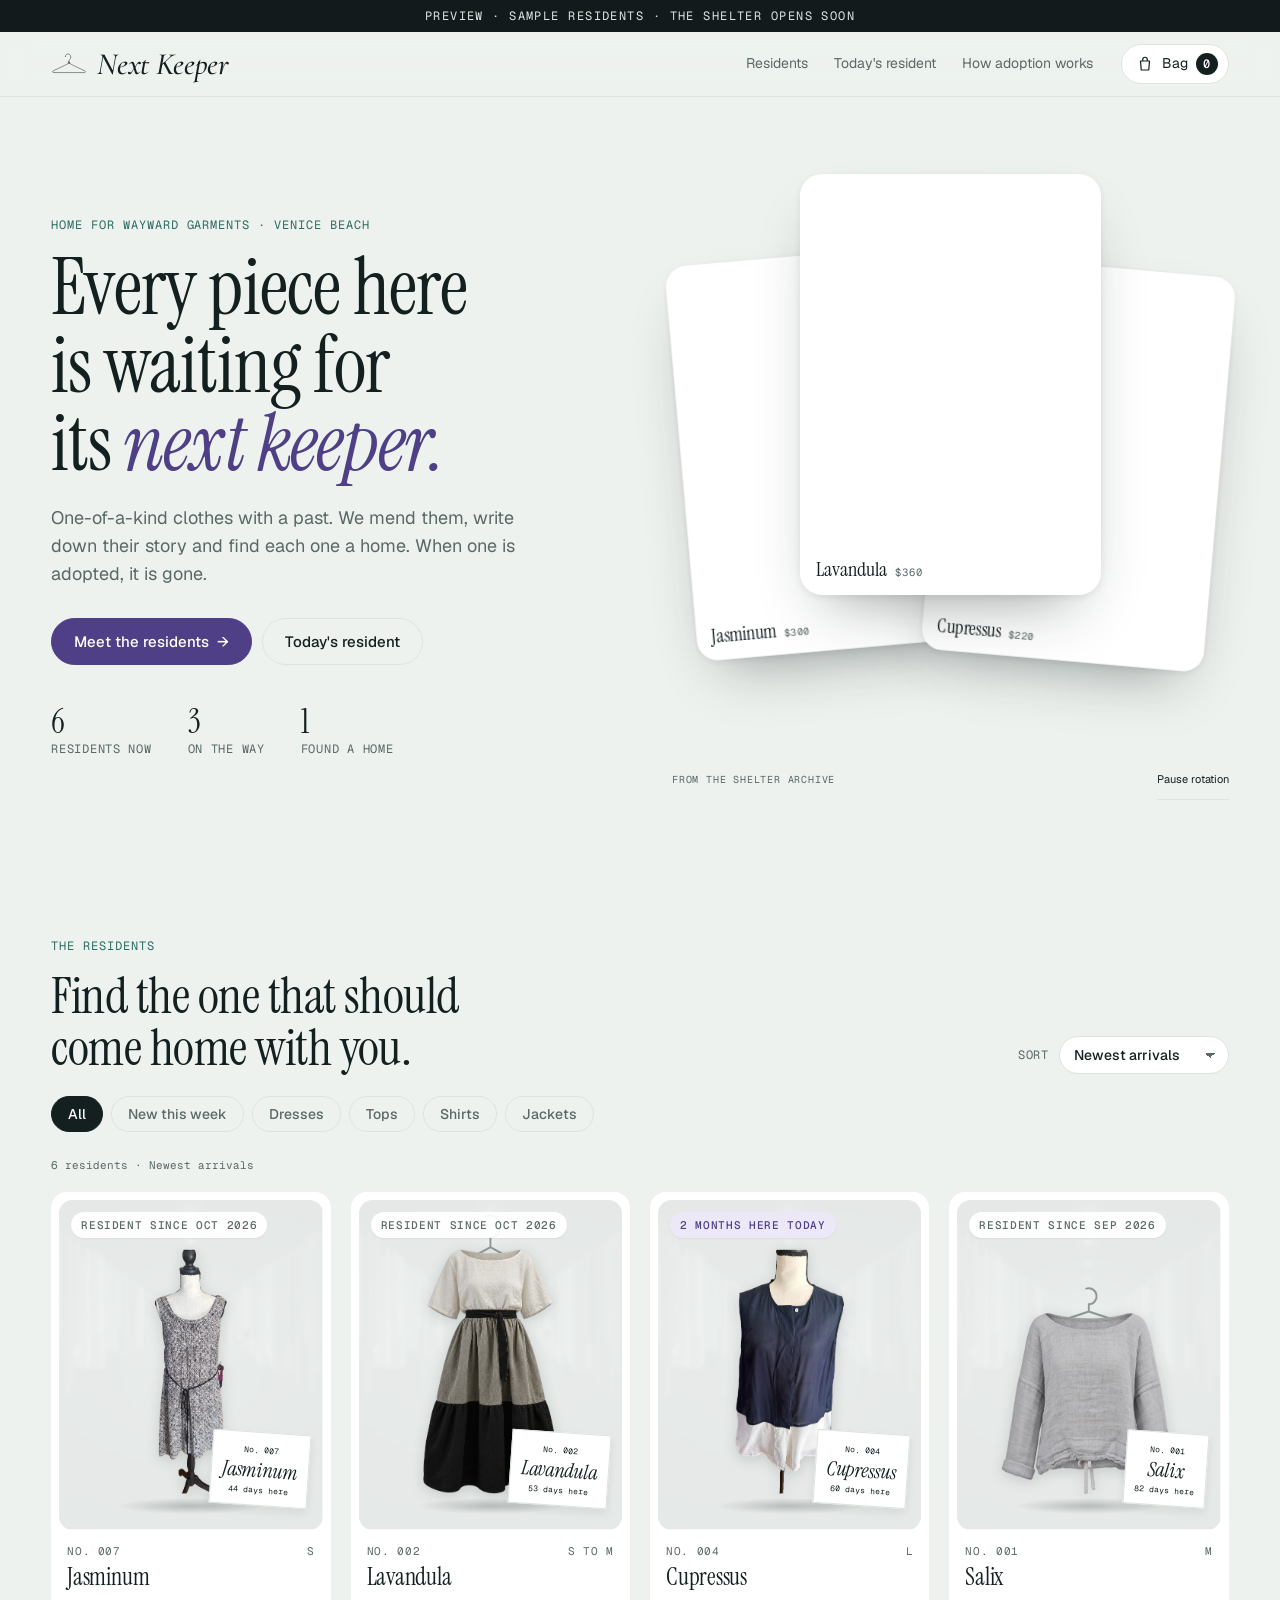
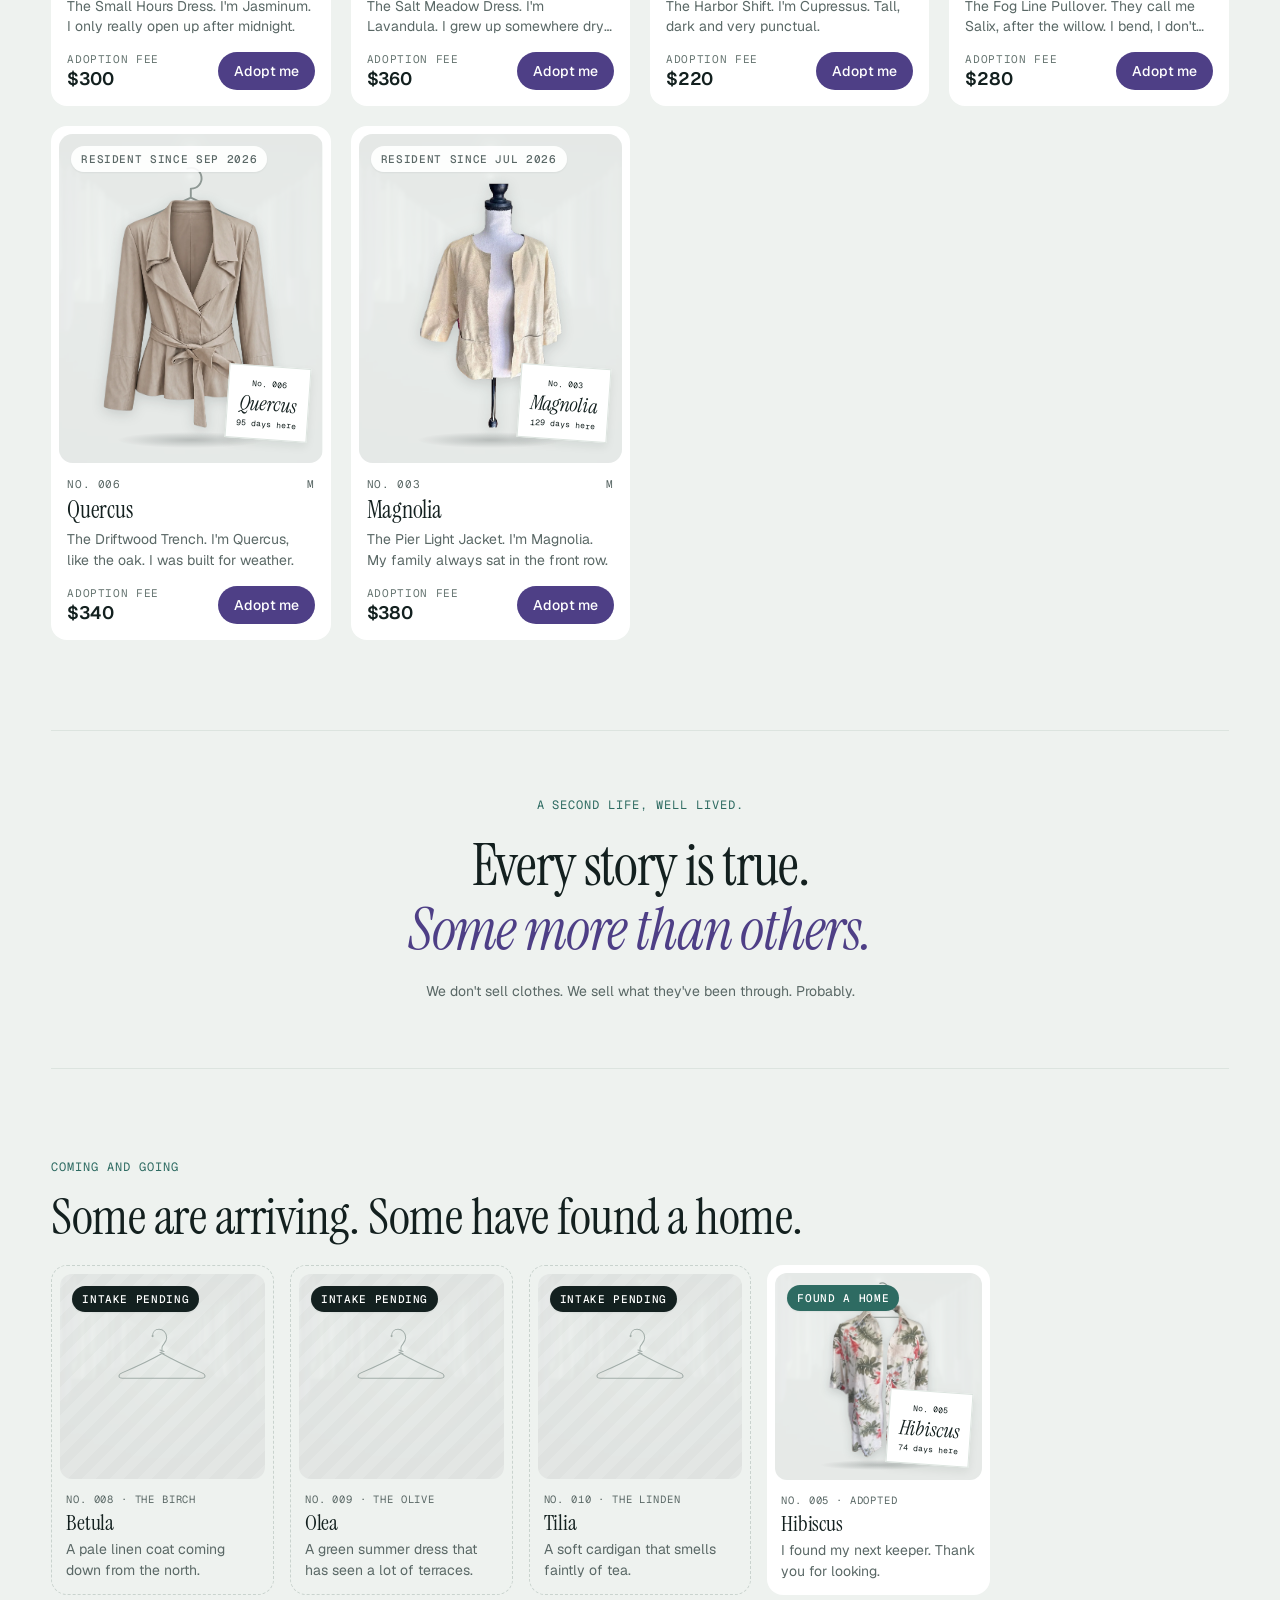
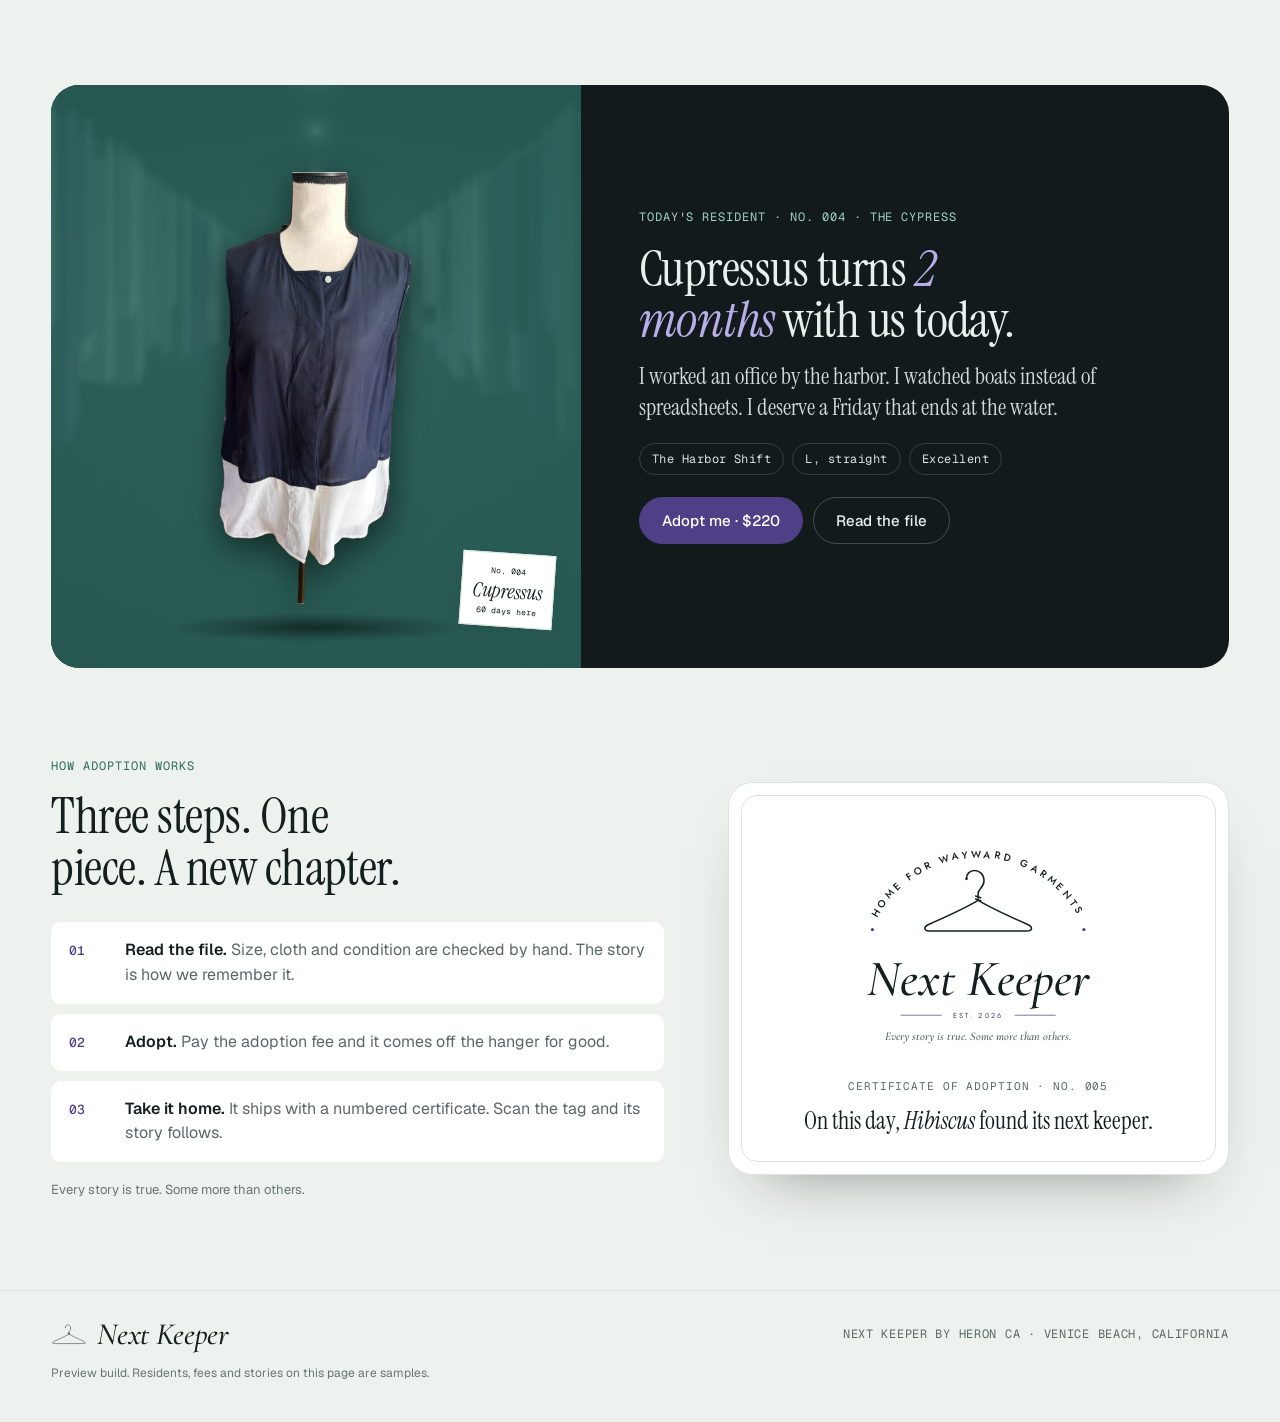
==== commit 53bf4208: "Combine Claude's boutique design with Next Keeper archive and accessibility" ====
--- a/nextkeeper/index.html
+++ b/nextkeeper/index.html
@@ -5,131 +5,135 @@
   <meta name="viewport" content="width=device-width, initial-scale=1">
   <meta name="robots" content="noindex,nofollow">
   <title>Next Keeper · Home for Wayward Garments</title>
-  <meta name="description" content="Next Keeper is a shelter for clothes with a past. Read each resident's file and adopt the one that should come home with you.">
-  <meta name="theme-color" content="#E3E9E0">
-  <link rel="icon" href="data:image/svg+xml,%3Csvg xmlns=%22http://www.w3.org/2000/svg%22 viewBox=%2240 20 320 190%22%3E%3Cpath d=%22M200 104V90c0-10 16-16 16-34 0-18-13-28-26-28-14 0-22 10-22 22M200 110c-24 14-90 46-136 66-14 6-14 18 2 18h268c16 0 16-12 2-18-46-20-112-52-136-66%22 fill=%22none%22 stroke=%22%231D2A2C%22 stroke-width=%2214%22 stroke-linecap=%22round%22/%3E%3C/svg%3E">
+  <meta name="description" content="Next Keeper is a shelter for clothes with a past. Meet the residents and adopt the one that should come home with you.">
+  <meta name="theme-color" content="#EEF2EF">
+  <link rel="icon" href="data:image/svg+xml,%3Csvg xmlns=%22http://www.w3.org/2000/svg%22 viewBox=%2240 20 320 190%22%3E%3Cpath d=%22M200 104V90c0-10 16-16 16-34 0-18-13-28-26-28-14 0-22 10-22 22M200 110c-24 14-90 46-136 66-14 6-14 18 2 18h268c16 0 16-12 2-18-46-20-112-52-136-66%22 fill=%22none%22 stroke=%22%2313201F%22 stroke-width=%2214%22 stroke-linecap=%22round%22/%3E%3C/svg%3E">
   <link rel="canonical" href="https://mrspace.online/nextkeeper/">
-  <link rel="stylesheet" href="/nextkeeper/nk.css?v=20261025-editorial">
-  <script src="/nextkeeper/nk.js?v=20261025-editorial" defer></script>
+  <link rel="stylesheet" href="/nextkeeper/nk.css?v=20261026-combined">
+  <script src="/nextkeeper/nk.js?v=20261026-combined" defer></script>
 </head>
 <body>
 <a class="skip-link" href="#main">Skip to content</a>
-<div class="notice"><span>Venice Beach, California</span><span>Preview · sample residents</span></div>
+<div class="notice">Preview · sample residents · the shelter opens soon</div>
 
 <header class="top">
   <a class="brand" href="./" aria-label="Next Keeper home">
     <span class="brand-icon" data-hanger></span>
-    <span>Next Keeper</span>
+    <span class="brand-name">Next Keeper</span>
   </a>
-  <nav class="nav" aria-label="Main navigation">
+  <nav class="nav" aria-label="Main">
+    <a href="#shelter">Residents</a>
     <a href="#today-sec">Today's resident</a>
-    <a href="#shelter">The shelter</a>
-    <a href="#adoption">Adoption</a>
-    <a href="#rules">House rules</a>
+    <a href="#adoption">How adoption works</a>
   </nav>
-  <a class="btn small-btn" href="#shelter">The residents <span aria-hidden="true">↗</span></a>
+  <button class="bag-btn" type="button" data-bag-open aria-label="Open your keeper's bag">
+    <svg viewBox="0 0 24 24" aria-hidden="true"><path d="M6 8h12l-1 12H7L6 8Z M9 8V6a3 3 0 0 1 6 0v2" fill="none" stroke="currentColor" stroke-width="1.6" stroke-linejoin="round"/></svg>
+    <span>Bag</span><b id="bagCount">0</b>
+  </button>
 </header>
 
 <main id="main">
   <section class="hero" data-ms-section="opening">
     <div class="hero-copy">
-      <p class="eyebrow tw">A shelter for clothes with a past</p>
-      <h1 data-ms-field="opening.title">They are still<br><em>waiting</em><br>for a home.</h1>
-      <p class="lede" data-ms-field="opening.description">Every piece here arrived with a past and no one to wear it. We take them in, mend what needs mending, write down their story and find each one its next keeper.</p>
+      <p class="kicker">Home for Wayward Garments · Venice Beach</p>
+      <h1 data-ms-field="opening.title">Every piece here is waiting for its <em>next keeper.</em></h1>
+      <p class="lede" data-ms-field="opening.description">One-of-a-kind clothes with a past. We mend them, write down their story and find each one a home. When one is adopted, it is gone.</p>
       <div class="hero-actions">
-        <a class="btn" href="#shelter">Meet the residents <span aria-hidden="true">↗</span></a>
-        <a class="text-link" href="#adoption">How adoption works <span aria-hidden="true">↗</span></a>
+        <a class="btn" href="#shelter">Meet the residents <span aria-hidden="true">→</span></a>
+        <a class="btn ghost" href="#today-sec">Today's resident</a>
       </div>
-      <p class="hero-note tw">One piece. One story. A next keeper.</p>
+      <ul class="stats" aria-label="Shelter at a glance">
+        <li><b id="st-wait">6</b><span>residents now</span></li>
+        <li><b id="st-queue">3</b><span>on the way</span></li>
+        <li><b id="st-homed">1</b><span>found a home</span></li>
+      </ul>
     </div>
     <div class="stage-wrap">
       <div id="stage" class="stage" aria-label="Residents waiting today"></div>
-      <p class="stage-cap tw"><span>From the shelter archive</span><span>Est. <span data-year>2026</span></span></p>
-    </div>
-  </section>
-
-  <section class="ledger" aria-label="Shelter at a glance">
-    <div><span class="tw">Residents</span><strong id="lg-total">10</strong></div>
-    <div><span class="tw">Waiting</span><strong id="lg-wait">6</strong></div>
-    <div><span class="tw">Longest stay</span><strong id="lg-long">88 days</strong></div>
-    <div><span class="tw">Adopted</span><strong id="lg-adopted">1</strong></div>
-  </section>
-
-  <section class="manifesto" data-ms-section="philosophy">
-    <p class="eyebrow tw">A second life, well lived.</p>
+      <div class="stage-tools"><span class="mono">From the shelter archive</span><button type="button" id="motionToggle" aria-pressed="false">Pause rotation</button></div>
+    </div>
+  </section>
+
+  <section id="shelter" data-ms-section="shelter" class="section">
+    <div class="sec-head">
+      <div>
+        <p class="kicker">The residents</p>
+        <h2>Find the one that should come home with you.</h2>
+      </div>
+      <label class="sort">Sort
+        <select id="sort">
+          <option value="newest">Newest arrivals</option>
+          <option value="longest">Longest residents</option>
+          <option value="low">Fee: low to high</option>
+          <option value="high">Fee: high to low</option>
+        </select>
+      </label>
+    </div>
+    <div id="filters" class="filters" role="toolbar" aria-label="Filter residents"></div>
+    <p id="resultCount" class="result-count" role="status" aria-live="polite"></p>
+    <div id="grid" class="grid"></div>
+  </section>
+
+  <section class="brand-note" data-ms-section="philosophy">
+    <p class="kicker">A second life, well lived.</p>
     <h2 data-ms-field="philosophy.title">Every story is true.<br><em>Some more than others.</em></h2>
     <p>We don't sell clothes. We sell what they've been through. Probably.</p>
   </section>
 
+  <section id="coming-sec" data-ms-section="coming-sec" class="section coming-wrap">
+    <div class="sec-head">
+      <div>
+        <p class="kicker">Coming and going</p>
+        <h2>Some are arriving. Some have found a home.</h2>
+      </div>
+    </div>
+    <div id="coming" class="coming"></div>
+  </section>
+
   <section id="today-sec" data-ms-section="today-sec" class="section">
-    <div class="sec-head">
-      <p class="eyebrow tw">Today's resident</p>
-      <h2>A life before yours.</h2>
-    </div>
     <div id="today" class="today"></div>
   </section>
 
-  <section id="shelter" data-ms-section="shelter" class="section">
-    <div class="sec-head row">
-      <div>
-        <p class="eyebrow tw">The shelter</p>
-        <h2>Meet the residents.</h2>
-      </div>
-      <p id="count" class="count tw" aria-live="polite"></p>
-    </div>
-    <div id="filters" class="filters" role="toolbar" aria-label="Filter residents"></div>
-    <div id="grid" class="grid"></div>
-  </section>
-
-  <section id="adoption" data-ms-section="adoption" class="section">
-    <div class="sec-head">
-      <p class="eyebrow tw">Adoption</p>
-      <h2>Three steps to take one home.</h2>
-    </div>
-    <ol class="steps">
-      <li>
-        <span class="step-no tw">01</span>
-        <h3>Read the file</h3>
-        <p>Every resident has an intake file: where it came from, what it went through, what it needs. The measurements and condition are checked by hand.</p>
-      </li>
-      <li>
-        <span class="step-no tw">02</span>
-        <h3>Adopt</h3>
-        <p>Pay the adoption fee. The piece is taken off the hanger the moment it is yours. No one else can claim it.</p>
-      </li>
-      <li>
-        <span class="step-no tw">03</span>
-        <h3>Take it home</h3>
-        <p>It leaves with its numbered adoption certificate. Scan the tag and its story comes with it, wherever it goes next.</p>
-      </li>
-    </ol>
-  </section>
-
-  <section id="rules" data-ms-section="rules" class="section rules">
-    <div class="rules-copy">
-      <p class="eyebrow tw">House rules</p>
-      <h2>Clothes aren't meant to wait.</h2>
-      <ul class="rule-list">
-        <li><span class="tw">I.</span> Every resident is one of a kind. When it is adopted, it is gone.</li>
-        <li><span class="tw">II.</span> The intake file tells you the truth about size, cloth and condition.</li>
-        <li><span class="tw">III.</span> The story is how we remember it. Every story is true. Some more than others.</li>
-        <li><span class="tw">IV.</span> A resident stays with us until the right keeper comes along.</li>
-      </ul>
-    </div>
-    <div class="cert" aria-label="Sample adoption certificate">
+  <section id="adoption" data-ms-section="adoption" class="section adoption">
+    <div class="adopt-copy">
+      <p class="kicker">How adoption works</p>
+      <h2>Three steps. One piece. A new chapter.</h2>
+      <ol class="steps">
+        <li><b>01</b><span><strong>Read the file.</strong> Size, cloth and condition are checked by hand. The story is how we remember it.</span></li>
+        <li><b>02</b><span><strong>Adopt.</strong> Pay the adoption fee and it comes off the hanger for good.</span></li>
+        <li><b>03</b><span><strong>Take it home.</strong> It ships with a numbered certificate. Scan the tag and its story follows.</span></li>
+      </ol>
+      <p class="fine-print">Every story is true. Some more than others.</p>
+    </div>
+    <figure class="cert" aria-label="Sample adoption certificate">
       <div class="cert-seal" data-logo></div>
-      <p class="tw cert-k">Certificate of adoption · No. 005</p>
-      <p class="cert-line">On this day, <em>Hibiscus</em>, The Late Bonfire Shirt, found its next keeper.</p>
-      <div class="cert-sign"><span>Keeper</span><span>Shelter</span></div>
-    </div>
+      <figcaption>
+        <span class="mono">Certificate of adoption · No. 005</span>
+        <span class="cert-line">On this day, <em>Hibiscus</em> found its next keeper.</span>
+      </figcaption>
+    </figure>
   </section>
 </main>
 
 <footer class="foot">
-  <a class="footer-wordmark" href="#main">Next Keeper<span aria-hidden="true">↗</span></a>
-  <p class="tw">Next Keeper by Heron CA · Venice Beach, California</p>
+  <div class="foot-row">
+    <a class="brand" href="./"><span class="brand-icon" data-hanger></span><span class="brand-name">Next Keeper</span></a>
+    <p>Next Keeper by Heron CA · Venice Beach, California</p>
+  </div>
   <p class="foot-small">Preview build. Residents, fees and stories on this page are samples.</p>
 </footer>
+
+<dialog id="bag" class="bag" aria-labelledby="bagTitle">
+  <div class="bag-head"><h2 id="bagTitle">Your keeper's bag</h2><button type="button" class="icon-btn" data-bag-close aria-label="Close bag">×</button></div>
+  <div id="bagItems" class="bag-items"></div>
+  <div class="bag-foot">
+    <div class="bag-total"><span>Adoption fees</span><b id="bagTotal">$0</b></div>
+    <button type="button" class="btn full" data-checkout>Complete adoption</button>
+    <p class="fine-print">Preview bag only. Pieces are not reserved. Checkout opens with the shelter.</p>
+    <p id="bagNotice" class="dialog-notice" role="status" aria-live="polite"></p>
+  </div>
+</dialog>
+
 
 <dialog id="fileDialog" class="file-dialog" aria-label="Intake file"><div id="file"></div></dialog>
 <div id="toast" class="toast" role="status" aria-live="polite"></div>
--- a/nextkeeper/nk.css
+++ b/nextkeeper/nk.css
@@ -1,60 +1,353 @@
+@font-face {
+  font-family: 'Geist';
+  font-style: normal;
+  font-weight: 400;
+  font-display: swap;
+  src: url(fonts/geist-normal-400.ttf) format('truetype');
+}
+@font-face {
+  font-family: 'Geist';
+  font-style: normal;
+  font-weight: 500;
+  font-display: swap;
+  src: url(fonts/geist-normal-500.ttf) format('truetype');
+}
+@font-face {
+  font-family: 'Geist';
+  font-style: normal;
+  font-weight: 600;
+  font-display: swap;
+  src: url(fonts/geist-normal-600.ttf) format('truetype');
+}
+@font-face {
+  font-family: 'Geist Mono';
+  font-style: normal;
+  font-weight: 400;
+  font-display: swap;
+  src: url(fonts/geist-mono-normal-400.ttf) format('truetype');
+}
+@font-face {
+  font-family: 'Geist Mono';
+  font-style: normal;
+  font-weight: 500;
+  font-display: swap;
+  src: url(fonts/geist-mono-normal-500.ttf) format('truetype');
+}
+@font-face {
+  font-family: 'Instrument Serif';
+  font-style: italic;
+  font-weight: 400;
+  font-display: swap;
+  src: url(fonts/instrument-serif-italic-400.ttf) format('truetype');
+}
+@font-face {
+  font-family: 'Instrument Serif';
+  font-style: normal;
+  font-weight: 400;
+  font-display: swap;
+  src: url(fonts/instrument-serif-normal-400.ttf) format('truetype');
+}
+
 @font-face{font-family:'Cormorant Garamond';src:url('fonts/cormorant-italic.ttf') format('truetype');font-display:swap;font-weight:500;font-style:italic}
 @font-face{font-family:'Jost';src:url('fonts/jost.ttf') format('truetype');font-display:swap;font-weight:400}
 @font-face{font-family:'Jost';src:url('fonts/jost-medium.ttf') format('truetype');font-display:swap;font-weight:500}
-@font-face{font-family:'IM Fell English';src:url('fonts/fell.woff2') format('woff2');font-display:swap;font-weight:400}
-@font-face{font-family:'IM Fell English';src:url('fonts/fell-italic.woff2') format('woff2');font-display:swap;font-weight:400;font-style:italic}
-@font-face{font-family:'Special Elite';src:url('fonts/typewriter.woff2') format('woff2');font-display:swap;font-weight:400}
-@font-face{font-family:'Work Sans';src:url('fonts/worksans.woff2') format('woff2');font-display:swap;font-weight:100 900}
+/* Next Keeper: a shelter for clothes. Cool mist walls, white surfaces, iron ink, violet ink for the call to adopt. */
 :root{
-  --wall:#E3E9E0;--wall-2:#D4DFD2;--wall-3:#B8C8BA;
-  --paper:#F5F6F0;--paper-2:#EBEFE7;--paper-edge:#C4CFC2;
-  --ink:#203D35;--ink-2:#526457;--chalk:var(--ink);--chalk-dim:var(--ink-2);
-  --stamp:#69567D;--brass:#386653;--rule:color-mix(in srgb,var(--ink) 22%,transparent);
-  --gutter:clamp(22px,5vw,88px);--ease:cubic-bezier(.22,.7,.25,1);color-scheme:light;
-}
-*{box-sizing:border-box}html{scroll-behavior:smooth;scroll-padding-top:100px}
-body{margin:0;background:var(--paper);color:var(--ink);font:400 14px/1.65 'Work Sans',sans-serif;-webkit-font-smoothing:antialiased}
-a{color:inherit}button{font:inherit}img{display:block;max-width:100%}button,a{-webkit-tap-highlight-color:transparent}
-button{cursor:pointer}h1,h2,h3,p{margin:0}h1,h2,h3{font-family:'IM Fell English',Georgia,serif;font-weight:400;line-height:1.06}em{font-weight:400}
-.tw{font-family:'Special Elite',monospace}.eyebrow{font-family:'Work Sans',sans-serif;font-size:10px;letter-spacing:.19em;text-transform:uppercase;line-height:1.6}
-:focus-visible{outline:2px solid var(--stamp);outline-offset:5px}.skip-link{position:fixed;top:12px;left:12px;z-index:100;padding:12px;background:var(--paper);transform:translateY(-200%)}.skip-link:focus{transform:none}
-.notice{display:flex;justify-content:space-between;padding:8px var(--gutter);font-size:9px;letter-spacing:.15em;text-transform:uppercase;background:var(--ink);color:var(--paper)}
-.top{position:relative;z-index:10;display:flex;align-items:center;justify-content:space-between;gap:24px;padding:23px var(--gutter);border-bottom:1px solid var(--rule);background:var(--paper)}
-.brand{display:flex;align-items:center;gap:12px;text-decoration:none;white-space:nowrap}.brand-icon{width:36px;display:block}.brand-icon svg{width:100%;display:block}.brand>span:last-child{font:italic 34px/1 'Cormorant Garamond','IM Fell English',serif;letter-spacing:-.05em}
-.nav{display:flex;gap:28px}.nav a{text-decoration:none;font-size:11px}.nav a:hover{color:var(--stamp)}
-.btn{display:inline-flex;justify-content:center;align-items:center;gap:30px;border:1px solid var(--ink);background:var(--ink);color:var(--paper);padding:17px 24px;text-decoration:none;font-size:11px;letter-spacing:.025em;transition:background .2s,border-color .2s}
-.btn:hover{background:var(--brass);border-color:var(--brass)}.btn.ghost{background:transparent;color:var(--ink);border-color:var(--rule)}.btn.ghost:hover{border-color:var(--ink)}.small-btn{padding:12px 17px;gap:18px}.text-link{font-size:11px;text-underline-offset:5px;text-decoration-thickness:1px;display:inline-flex;gap:16px;align-items:center;min-height:44px}
-.hero{display:grid;grid-template-columns:1fr 1fr;background:var(--wall);min-height:700px;border-bottom:1px solid var(--rule)}
-.hero-copy{padding:64px 48px 48px var(--gutter);display:flex;flex-direction:column;align-items:flex-start;justify-content:center}
-.hero .eyebrow{margin-bottom:32px}.hero h1{font-size:clamp(64px,7.4vw,116px);line-height:.96;letter-spacing:-.045em}.hero h1 em{line-height:1.08;color:var(--brass)}
-.lede{max-width:350px;margin:30px 0 25px;font-size:12px;line-height:1.85;color:var(--ink-2)}.hero-actions{display:flex;align-items:center;flex-wrap:wrap;gap:12px 24px}.hero-note{font-size:10px;color:var(--ink-2);margin-top:40px}
-.stage-wrap{position:relative;min-width:0;display:flex;flex-direction:column;border-left:1px solid var(--rule)}.stage{position:relative;flex:1;min-height:630px;overflow:hidden;background:var(--wall-2)}
-.hero-resident{position:absolute;inset:0;border:0;padding:0;background:none;width:100%;color:var(--ink)}.stage .piece{height:83%;bottom:9%}.stage .tag{right:7%;bottom:15%;transform:rotate(5deg);font-size:12px}.stage .shot{background-size:auto 100%}
-.window-caption{position:absolute;left:30px;bottom:27px;display:flex;flex-direction:column;pointer-events:none;max-width:64%;color:var(--ink)}.window-caption>.tw{font-size:9px;text-transform:uppercase;letter-spacing:.08em}.window-caption>span:last-child{font-size:10px}.window-name{font:italic 48px/1.2 'IM Fell English',serif}.window-index{position:absolute;right:24px;top:26px;font-size:10px;letter-spacing:.15em;writing-mode:vertical-rl;pointer-events:none}
-.stage-cap{display:flex;justify-content:space-between;gap:12px;padding:14px 25px;border-top:1px solid var(--rule);font-size:9px;letter-spacing:.08em;text-transform:uppercase}
-.ledger{display:grid;grid-template-columns:repeat(4,1fr);padding:0 var(--gutter);background:var(--wall);border-bottom:1px solid var(--rule)}.ledger>div{display:flex;align-items:baseline;justify-content:space-between;gap:12px;padding:24px 28px;border-left:1px solid var(--rule)}.ledger>div:first-child{padding-left:0;border:0}.ledger>div:last-child{padding-right:0}.ledger span{font-family:'Work Sans',sans-serif;font-size:9px;letter-spacing:.14em;text-transform:uppercase}.ledger strong{font:400 27px/1 'IM Fell English',serif;white-space:nowrap}
-.manifesto{text-align:center;padding:100px var(--gutter) 105px;border-bottom:1px solid var(--rule)}.manifesto h2{font-size:clamp(38px,4.5vw,68px);letter-spacing:-.025em;margin:26px 0}.manifesto h2 em{color:var(--stamp)}.manifesto>p:last-child{font-size:11px;color:var(--ink-2)}
-.section{padding:90px var(--gutter) 0}.sec-head{margin-bottom:34px;display:flex;justify-content:space-between;align-items:flex-end;gap:24px}.sec-head .eyebrow{margin-bottom:12px}.sec-head:not(.row){align-items:baseline}.sec-head h2{font-size:clamp(35px,4vw,58px);letter-spacing:-.035em}.count{font-size:10px;color:var(--ink-2)}
-.today{display:grid;grid-template-columns:1fr 1fr;border:1px solid var(--rule);background:var(--wall)}.today-photo{position:relative;min-height:640px}.today-file{padding:44px clamp(24px,4vw,64px);align-self:center}.today-ribbon{position:absolute;left:24px;top:24px;z-index:3;font-size:9px;letter-spacing:.1em;text-transform:uppercase}.file-head{display:flex;align-items:center;justify-content:space-between;gap:14px;font-size:9px;letter-spacing:.08em;text-transform:uppercase}.stamp-ink{font:10px 'Special Elite',monospace;color:var(--stamp);border:1px solid currentColor;padding:5px 8px;transform:rotate(-3deg)}
-.nick{font:italic 38px/1.2 'IM Fell English',serif;margin:27px 0 9px;color:var(--stamp)}.nick span{font-size:15px;display:inline-block;margin-left:8px}.today-file h3{font-size:32px;letter-spacing:-.025em;margin:0 0 22px}.tale{font:400 19px/1.5 'IM Fell English',serif;margin-bottom:24px;max-width:450px}.kunye{display:grid;grid-template-columns:100px 1fr;gap:9px 18px;margin:0 0 26px;padding:20px 0;border-block:1px solid var(--rule);font-family:'Work Sans',sans-serif;font-size:11px}.kunye dt{font-size:9px;letter-spacing:.09em;text-transform:uppercase;color:var(--ink-2)}.kunye dd{margin:0}.today-actions{display:flex;flex-wrap:wrap;align-items:center;gap:10px}.small{font-size:11px;color:var(--ink-2)}
-.filters{display:flex;flex-wrap:wrap;gap:6px 26px;border-block:1px solid var(--rule);margin-bottom:32px;padding:3px 0}.filter{background:none;color:var(--ink-2);border:0;border-bottom:2px solid transparent;padding:14px 0;font-size:10px;min-height:44px}.filter.on{color:var(--ink);border-color:var(--ink)}.filter:hover{color:var(--stamp)}
-.grid{display:grid;grid-template-columns:repeat(3,minmax(0,1fr));gap:48px 26px}.resident{position:relative;min-width:0}.resident-hit{position:absolute;inset:0;border:0;background:transparent;z-index:4}.resident-photo{position:relative;aspect-ratio:4/5;overflow:hidden;background:var(--wall)}.resident-photo .piece{transition:transform .5s var(--ease)}.resident:hover .piece{transform:translateX(-50%) scale(1.035)}.resident-body{padding:19px 0 0}.resident-top{display:flex;justify-content:space-between;gap:10px;font-size:9px;color:var(--ink-2)}.resident h3{font-size:27px;margin:10px 0 12px;letter-spacing:-.02em}.resident-line{font:italic 16px/1.45 'IM Fell English',serif;color:var(--ink-2);min-height:47px;max-width:95%}.resident-foot{display:flex;justify-content:space-between;align-items:center;gap:10px;border-top:1px solid var(--rule);margin-top:18px;padding-top:13px}.chip{font-size:9px;letter-spacing:.06em;text-transform:uppercase;color:var(--ink-2)}.chip.new,.chip.longest{color:var(--stamp)}.fee{font-size:10px}.resident.is-adopted .piece{opacity:.4;filter:grayscale(1)}.adopted-stamp{position:absolute;left:50%;top:44%;transform:translate(-50%,-50%) rotate(-12deg);z-index:3;border:2px solid var(--stamp);color:var(--stamp);background:var(--paper);padding:10px 16px;text-transform:uppercase;font:20px 'Special Elite',monospace}.empty{padding:24px 0;color:var(--ink-2)}
-.shot{position:absolute;inset:0;display:block;overflow:hidden;container-type:size;background:var(--wall-2)}
-.shot::before{content:'';position:absolute;inset:0;background:var(--corridor,none) center/cover;opacity:.17;filter:grayscale(1) contrast(.65);mix-blend-mode:multiply}
-.shot::after{content:'';position:absolute;inset:0;pointer-events:none;background:linear-gradient(0deg,var(--wall-2),transparent 28%,transparent 80%,var(--wall-2));opacity:.7}
-.piece{position:absolute;left:50%;bottom:8%;height:83%;aspect-ratio:1086/1448;transform:translateX(-50%);z-index:1}.piece img{position:absolute;inset:0;width:100%;height:100%;object-fit:contain;object-position:50% 100%;filter:drop-shadow(0 12px 12px color-mix(in srgb,var(--ink) 15%,transparent))}.piece-hanger{position:absolute;inset:0;width:100%;height:100%;overflow:visible}.piece-hanger path{fill:none;stroke:var(--ink-2);stroke-width:8;stroke-linecap:round;stroke-linejoin:round}.empty-hanger{position:absolute;left:50%;top:30%;width:42%;transform:translateX(-50%);opacity:.5}.empty-hanger svg{width:100%;height:auto}
-.tag{position:absolute;right:6%;bottom:8%;z-index:2;display:flex;align-items:center;flex-direction:column;width:23cqw;padding:5cqw 2cqw 3cqw;background:var(--paper);color:var(--ink);font-family:'Special Elite',monospace;transform:rotate(5deg);clip-path:polygon(15% 0,85% 0,100% 11%,100% 100%,0 100%,0 11%);line-height:1.25}.tag-hole{position:absolute;top:1.5cqw;left:calc(50% - 1cqw);width:2cqw;height:2cqw;background:var(--wall-3);border:1px solid var(--brass);border-radius:50%}.tag-no{font-size:2.5cqw;letter-spacing:.06em}.tag-nick{font:italic 5cqw 'IM Fell English',serif;margin:1cqw 0}.tag-day{font:7cqw/1.1 'IM Fell English',serif;color:var(--stamp)}.tag-txt{font-size:2cqw;letter-spacing:.07em;text-transform:uppercase}
-#adoption{margin-top:90px;padding-block:75px;background:var(--ink);color:var(--paper)}.steps{list-style:none;margin:42px 0 0;padding:0;display:grid;grid-template-columns:repeat(3,1fr);gap:45px}.steps li{border-top:1px solid color-mix(in srgb,var(--paper) 30%,transparent);padding-top:22px}.step-no{font-size:11px;opacity:.75}.steps h3{font-size:32px;margin:20px 0 16px}.steps p{font-size:12px;line-height:1.8;max-width:330px;color:var(--wall-2)}
-.rules{display:grid;grid-template-columns:1fr 1fr;gap:8vw;align-items:center;padding-block:100px}.rules h2{font-size:clamp(38px,4.3vw,64px);letter-spacing:-.035em;max-width:440px;margin:20px 0 32px}.rule-list{list-style:none;margin:0;padding:0}.rule-list li{display:grid;grid-template-columns:30px 1fr;gap:12px;border-top:1px solid var(--rule);padding:16px 0;font-size:11px;line-height:1.8;color:var(--ink-2)}.rule-list .tw{color:var(--stamp)}
-.cert{position:relative;background:var(--wall);padding:38px 38px 42px;outline:1px solid var(--paper-edge);outline-offset:-15px;text-align:center;border:1px solid var(--paper-edge);transform:rotate(-2deg)}.cert-seal{width:65%;margin:0 auto 15px}.cert-seal svg{display:block;width:100%;height:auto}.cert-k{font-size:9px;letter-spacing:.08em;text-transform:uppercase;margin-bottom:18px}.cert-line{font:24px/1.45 'IM Fell English',serif;max-width:340px;margin:0 auto 30px}.cert-sign{display:flex;justify-content:center;gap:38px;font:10px 'Special Elite',monospace}.cert-sign span{flex:1;max-width:130px;border-top:1px solid var(--rule);padding-top:12px}
-.foot{background:var(--wall);padding:54px var(--gutter) 30px;border-top:1px solid var(--rule)}.footer-wordmark{font:italic clamp(62px,13.3vw,210px)/1.15 'Cormorant Garamond','IM Fell English',serif;letter-spacing:-.055em;text-decoration:none;display:flex;justify-content:space-between;align-items:center;padding-bottom:30px;border-bottom:1px solid var(--rule)}.footer-wordmark span{font:400 .42em 'Work Sans',sans-serif;letter-spacing:0}.foot>.tw{font-size:10px;letter-spacing:.03em;margin-top:24px}.foot-small{font-size:10px;color:var(--ink-2);margin-top:7px}
-.file-dialog{border:1px solid var(--rule);padding:0;background:var(--paper);color:var(--ink);width:min(1040px,94vw);max-height:92dvh;overflow:auto}.file-dialog::backdrop{background:color-mix(in srgb,var(--ink) 60%,transparent);backdrop-filter:blur(5px)}.file-grid{display:grid;grid-template-columns:.9fr 1.1fr}.file-photo{position:relative;min-height:650px}.file-body{padding:48px 35px 35px}.file-body h2{font-size:35px;margin:12px 0 22px}.close{position:absolute;top:8px;right:8px;z-index:5;background:var(--paper);border:1px solid var(--rule);width:40px;height:40px;font-size:26px;color:var(--ink)}.tale-parts{list-style:none;margin:0 0 22px;padding:0;font:17px/1.5 'IM Fell English',serif}.tale-parts li{margin-bottom:14px}.tale-parts .tw{display:block;font-size:9px;text-transform:uppercase;letter-spacing:.1em;color:var(--stamp);margin-bottom:4px}.fine{font-size:10px;color:var(--ink-2);margin-top:22px}.found{font:italic 24px 'IM Fell English',serif;color:var(--stamp)}
-.toast{position:fixed;left:50%;bottom:24px;transform:translate(-50%,20px);opacity:0;pointer-events:none;background:var(--ink);color:var(--paper);padding:16px 22px;font-size:12px;transition:opacity .2s,transform .2s;max-width:calc(100vw - 32px);width:max-content;z-index:50}.toast.show{opacity:1;transform:translate(-50%,0)}
-@media(min-width:1700px){body{max-width:1920px;margin:auto;border-inline:1px solid var(--rule)}}
-@media(max-width:1100px){.nav{gap:16px}.hero-copy{padding-right:30px}.hero-actions{gap:10px}.hero h1{font-size:76px}.hero{min-height:640px}.stage{min-height:600px}.ledger>div{padding-inline:18px}.ledger span{font-size:8px}.ledger strong{font-size:24px}.today-file{padding:32px}.today-photo{min-height:650px}}
-@media(max-width:800px){.top{padding-block:20px}.nav{display:none}.hero{grid-template-columns:1fr 1fr;min-height:560px}.hero-copy{padding:40px 24px 36px var(--gutter)}.hero h1{font-size:62px}.hero .eyebrow{font-size:8px;margin-bottom:22px}.lede{font-size:11px;margin:23px 0}.hero-note{margin-top:25px;font-size:8px}.stage{min-height:560px}.stage .piece{height:68%;bottom:21%}.window-caption{left:20px;bottom:25px}.window-name{font-size:38px}.stage-cap{font-size:7px;padding:12px 16px}.ledger{grid-template-columns:repeat(2,1fr)}.ledger>div{padding:18px 20px}.ledger>div:nth-child(3){border-left:0;padding-left:0;border-top:1px solid var(--rule)}.ledger>div:nth-child(4){border-top:1px solid var(--rule)}.ledger>div:nth-child(2){padding-right:0}.ledger span{font-size:9px}.section{padding-top:65px}.today{grid-template-columns:1fr 1fr}.today-photo{min-height:600px}.today-file{padding:24px}.today-file h3{font-size:27px}.tale{font-size:17px}.kunye{grid-template-columns:80px 1fr;font-size:10px}.grid{grid-template-columns:repeat(2,minmax(0,1fr));gap:36px 22px}.steps{gap:25px}.rules{gap:40px}.cert{padding:28px}.cert-line{font-size:22px}.file-grid{grid-template-columns:1fr}.file-photo{min-height:0;aspect-ratio:1.2}.file-photo .piece{height:92%;bottom:2%}.file-body{padding:32px}.sec-head:not(.row){display:block}.sec-head:not(.row)>.eyebrow{margin-bottom:15px}}
-@media(max-width:600px){html{scroll-padding-top:22px}.notice{font-size:7px;letter-spacing:.06em;padding-block:9px;gap:12px}.brand>span:last-child{font-size:29px}.brand-icon{width:29px}.top{gap:12px;padding-block:18px}.top .small-btn{font-size:9px;padding:10px 12px;gap:12px}.hero{grid-template-columns:1fr}.hero-copy{padding:44px var(--gutter) 34px}.hero h1{font-size:clamp(64px,14vw,84px)}.hero h1 br:first-of-type{display:none}.hero h1 em::before{content:' '}.hero .eyebrow{font-size:9px}.lede{max-width:340px;font-size:12px}.hero-actions{gap:12px 20px}.hero-note{margin-top:25px;font-size:9px}.stage-wrap{border-left:0;border-top:1px solid var(--rule)}.stage{min-height:0;aspect-ratio:1.08}.stage .piece{height:90%;bottom:5%}.stage .tag{right:8%;bottom:19%;width:21cqw}.window-caption{bottom:20px}.window-caption>.tw{font-size:8px}.window-caption>span:last-child{font-size:9px}.window-name{font-size:38px}.stage-cap{font-size:8px;padding-inline:var(--gutter)}.ledger strong{font-size:24px}.ledger>div{padding-block:20px}.manifesto{padding:65px 22px}.manifesto h2{font-size:39px}.manifesto>p:last-child{font-size:10px;max-width:265px;margin:auto}.sec-head{align-items:flex-start;gap:18px}.sec-head.row{flex-direction:column}.sec-head h2{font-size:39px}.today{grid-template-columns:1fr}.today-photo{min-height:0;aspect-ratio:1.05}.today-photo .piece{height:92%;bottom:3%}.today-file{padding:30px 23px}.today-file h3{font-size:31px}.kunye{grid-template-columns:90px 1fr;font-size:11px}.tale{font-size:19px}.filters{column-gap:23px}.filter{font-size:10px}.grid{gap:32px 16px}.resident-top{font-size:8px;flex-wrap:wrap;gap:4px}.resident h3{font-size:23px}.resident-line{font-size:14px;min-height:80px}.resident-foot{align-items:flex-start;flex-direction:column;gap:7px}.fee,.chip{font-size:8px}.tag{width:27cqw}.tag-no{font-size:3cqw}.tag-txt{font-size:2.5cqw}.tag-nick{font-size:5.8cqw}.tag-day{font-size:8cqw}#adoption{margin-top:65px;padding-block:55px}.steps{grid-template-columns:1fr;gap:30px;margin-top:30px}.steps li{display:grid;grid-template-columns:32px 1fr;column-gap:12px}.step-no{grid-row:span 2;padding-top:5px}.steps h3{margin:0 0 12px}.steps p{max-width:none}.rules{grid-template-columns:1fr;padding-block:65px;gap:44px}.rules h2{font-size:43px}.cert{max-width:440px;width:100%;margin:auto}.foot{padding-top:32px}.footer-wordmark{font-size:17vw}.foot>.tw{font-size:9px}.foot-small{font-size:9px}.file-body{padding:30px 22px}.file-body .file-head{padding-right:12px;font-size:8px}.file-photo{aspect-ratio:1}.toast{font-size:11px}}
-@media(prefers-reduced-motion:reduce){html{scroll-behavior:auto}*,*::before,*::after{transition:none!important;animation:none!important}}
-
-.dialog-notice{font-size:12px;background:var(--wall);padding:14px 16px;margin-top:16px;border-left:2px solid var(--stamp)}
+  --bg:#EEF2EF;--surface:#FFFFFF;--surface-2:#F5F8F6;--line:#DCE4DF;
+  --ink:#13201F;--ink-2:#5A6866;--ink-3:#667571;
+  --accent:#4E3F86;--accent-ink:#FFFFFF;--accent-soft:#ECE8F7;--teal:#2E6B62;
+  --night:#121A1B;
+  --display:"Instrument Serif",Georgia,serif;
+  --sans:"Geist",system-ui,-apple-system,sans-serif;
+  --mono:"Geist Mono",ui-monospace,monospace;
+  --r:16px;--r-sm:10px;
+  --gutter:max(16px,min(4vw,56px));
+  --ease:cubic-bezier(.2,.7,.2,1);
+  color-scheme:light;
+}
+*{box-sizing:border-box}
+[hidden]{display:none!important}
+html{scroll-behavior:smooth;overflow-x:clip}
+body{margin:0;background:var(--bg);color:var(--ink);font:400 16px/1.55 var(--sans);-webkit-font-smoothing:antialiased;overflow-x:hidden}
+img{max-width:100%;display:block}
+a{color:inherit}
+button{font:inherit;color:inherit}
+h1,h2,h3{font-family:var(--display);font-weight:400;margin:0;letter-spacing:-.01em;text-wrap:balance}
+em{font-style:italic}
+.mono,.kicker{font-family:var(--mono);font-size:12px;letter-spacing:.08em;text-transform:uppercase}
+.kicker{color:var(--teal);margin:0 0 14px}
+
+.notice{background:var(--night);color:#DCE6E2;text-align:center;font:12px var(--mono);letter-spacing:.12em;text-transform:uppercase;padding:8px 16px}
+
+/* header */
+.top{position:sticky;top:0;z-index:30;display:flex;align-items:center;gap:28px;padding:12px var(--gutter);background:rgba(238,242,239,.78);backdrop-filter:saturate(1.4) blur(14px);-webkit-backdrop-filter:saturate(1.4) blur(14px);border-bottom:1px solid var(--line)}
+.brand{display:flex;align-items:center;gap:10px;text-decoration:none}
+.brand-icon{display:block;width:36px}
+.brand-icon svg,.cert-seal svg,.empty-hanger svg{display:block;width:100%;height:auto}
+.brand-name{font-family:var(--display);font-size:26px;line-height:1;letter-spacing:-.01em}
+.nav{display:flex;gap:26px;margin-left:auto}
+.nav a{text-decoration:none;font-size:14px;color:var(--ink-2);transition:color .2s}
+.nav a:hover{color:var(--ink)}
+.bag-btn{display:inline-flex;align-items:center;gap:8px;background:var(--surface);border:1px solid var(--line);border-radius:999px;padding:8px 10px 8px 14px;cursor:pointer;font-size:14px;transition:border-color .2s}
+.bag-btn:hover{border-color:var(--ink-3)}
+.bag-btn svg{width:18px;height:18px}
+.bag-btn b{min-width:22px;height:22px;border-radius:999px;background:var(--ink);color:#fff;font:500 12px/22px var(--mono);text-align:center;padding:0 6px}
+.bag-btn.bump b{animation:bump .5s var(--ease)}
+@keyframes bump{40%{transform:scale(1.35);background:var(--accent)}}
+
+/* buttons */
+.btn{display:inline-flex;align-items:center;justify-content:center;gap:8px;border:1px solid var(--accent);background:var(--accent);color:var(--accent-ink);font:500 15px var(--sans);padding:13px 22px;border-radius:999px;text-decoration:none;cursor:pointer;transition:transform .2s var(--ease),background .2s,box-shadow .2s}
+.btn:hover{transform:translateY(-1px);box-shadow:0 10px 24px -12px rgba(78,63,134,.7)}
+.btn:focus-visible,.chip-btn:focus-visible,.adopt-btn:focus-visible,.bag-btn:focus-visible{outline:2px solid var(--accent);outline-offset:3px}
+.btn.ghost{background:transparent;color:var(--ink);border-color:var(--line)}
+.btn.ghost:hover{border-color:var(--ink);box-shadow:none}
+.btn.full{width:100%}
+
+/* hero */
+.hero{display:grid;grid-template-columns:minmax(0,1fr) minmax(0,1fr);gap:clamp(24px,5vw,72px);align-items:center;padding:clamp(40px,6vw,84px) var(--gutter) clamp(32px,4vw,48px)}
+.hero h1{font-size:clamp(48px,6.2vw,96px);line-height:.98}
+.hero h1 em{color:var(--accent)}
+.lede{max-width:500px;color:var(--ink-2);font-size:18px;margin:22px 0 30px}
+.hero-actions{display:flex;flex-wrap:wrap;gap:10px}
+.stats{list-style:none;display:flex;flex-wrap:wrap;gap:12px 36px;padding:0;margin:40px 0 0}
+.stats li{display:flex;flex-direction:column;gap:2px}
+.stats b{font:400 34px/1 var(--display)}
+.stats span{font:12px var(--mono);letter-spacing:.06em;color:var(--ink-2);text-transform:uppercase}
+
+.stage-wrap{position:relative;overflow:visible}
+.stage{position:relative;aspect-ratio:1/1.02;max-width:600px;margin-left:auto}
+.intake{position:absolute;width:54%;aspect-ratio:3/4.2;padding:8px;border:0;cursor:pointer;background:var(--surface);color:var(--ink);border-radius:22px;text-align:left;display:flex;flex-direction:column;
+  box-shadow:0 30px 60px -28px rgba(19,32,31,.45),0 2px 8px rgba(19,32,31,.08);
+  transition:left .8s var(--ease),top .8s var(--ease),transform .8s var(--ease),opacity .6s var(--ease)}
+.intake.p0{left:0;top:12%;transform:rotate(-5deg) scale(.94);z-index:1}
+.intake.p1{left:23%;top:0;transform:rotate(0);z-index:3}
+.intake.p2{left:46%;top:14%;transform:rotate(5deg) scale(.94);z-index:2}
+.intake.arriving{left:72%;top:22%;transform:rotate(10deg) scale(.9);opacity:0}
+.intake.leaving{left:-16%;top:20%;transform:rotate(-12deg) scale(.9);opacity:0;z-index:0}
+.intake:hover{transform:translateY(-6px) rotate(0)}
+.intake-photo{position:relative;flex:1;border-radius:16px;overflow:hidden;min-height:0}
+.intake-label{display:flex;justify-content:space-between;align-items:baseline;gap:8px;padding:12px 8px 6px}
+.intake-name{font:400 clamp(17px,1.6vw,22px)/1.1 var(--display)}
+.intake-label .mono{font-size:10.5px;color:var(--ink-2);white-space:nowrap}
+
+/* sections */
+.section{padding:clamp(56px,7vw,104px) var(--gutter) 0}
+.sec-head{display:flex;justify-content:space-between;align-items:flex-end;gap:20px;flex-wrap:wrap;margin-bottom:22px}
+.sec-head h2,.adoption h2{font-size:clamp(34px,4vw,56px);line-height:1.02;max-width:760px}
+.sort{display:flex;align-items:center;gap:10px;font:12px var(--mono);letter-spacing:.06em;text-transform:uppercase;color:var(--ink-2)}
+.sort select{font:500 14px var(--sans);color:var(--ink);background:var(--surface);border:1px solid var(--line);border-radius:999px;padding:9px 34px 9px 14px;appearance:none;cursor:pointer;
+  background-image:linear-gradient(45deg,transparent 50%,var(--ink-2) 50%),linear-gradient(135deg,var(--ink-2) 50%,transparent 50%);background-position:calc(100% - 18px) 52%,calc(100% - 13px) 52%;background-size:5px 5px;background-repeat:no-repeat}
+
+.filters{display:flex;gap:8px;margin-bottom:24px;overflow-x:auto;scrollbar-width:none;padding-bottom:2px}
+.filters::-webkit-scrollbar{display:none}
+.chip-btn{flex:none;font:500 14px var(--sans);color:var(--ink-2);background:transparent;border:1px solid var(--line);padding:8px 16px;border-radius:999px;cursor:pointer;transition:all .2s}
+.chip-btn:hover{color:var(--ink);border-color:var(--ink-3)}
+.chip-btn.on{background:var(--ink);color:#fff;border-color:var(--ink)}
+
+/* resident cards */
+.grid{display:grid;grid-template-columns:repeat(auto-fill,minmax(250px,1fr));gap:20px}
+.resident{position:relative;display:flex;flex-direction:column;background:var(--surface);border-radius:var(--r);padding:8px;transition:transform .35s var(--ease),box-shadow .35s var(--ease)}
+.resident:hover{transform:translateY(-4px);box-shadow:0 24px 50px -30px rgba(19,32,31,.45)}
+.resident-photo{position:relative;aspect-ratio:4/5;border-radius:14px;overflow:hidden;display:block;cursor:pointer;border:0;padding:0;background:var(--surface-2)}
+.resident-photo .shot img{transition:transform .6s var(--ease)}
+.resident:hover .resident-photo .shot img{transform:scale(1.03)}
+.resident-body{display:flex;flex-direction:column;gap:6px;padding:14px 8px 8px;flex:1}
+.resident-meta{display:flex;justify-content:space-between;font:11px var(--mono);letter-spacing:.06em;text-transform:uppercase;color:var(--ink-2)}
+.resident h3{font-size:24px;line-height:1.08}
+.resident h3 button{all:unset;cursor:pointer}
+.resident-line{font-size:14px;line-height:1.45;color:var(--ink-2);margin:0;flex:1;display:-webkit-box;-webkit-line-clamp:2;-webkit-box-orient:vertical;overflow:hidden}
+.resident-buy{display:flex;justify-content:space-between;align-items:center;gap:10px;margin-top:10px}
+.fee{font:600 18px var(--sans);letter-spacing:-.01em}
+.fee small{display:block;font:11px var(--mono);letter-spacing:.06em;text-transform:uppercase;color:var(--ink-3);margin-bottom:1px}
+.adopt-btn{display:inline-flex;align-items:center;gap:6px;border:0;border-radius:999px;background:var(--accent);color:#fff;font:500 14px var(--sans);padding:10px 16px;cursor:pointer;transition:transform .2s var(--ease),background .2s}
+.adopt-btn:hover{transform:translateY(-1px)}
+.adopt-btn.in{background:var(--accent-soft);color:var(--accent)}
+.adopt-btn[disabled]{background:var(--surface-2);color:var(--ink-3);cursor:default;transform:none}
+.status{position:absolute;top:12px;left:12px;z-index:3;font:500 11px var(--mono);letter-spacing:.06em;text-transform:uppercase;padding:6px 10px;border-radius:999px;background:rgba(255,255,255,.92);color:var(--ink-2);box-shadow:0 1px 2px rgba(19,32,31,.06)}
+.status.new{background:var(--accent);color:#fff}
+.status.milestone{background:var(--accent-soft);color:var(--accent)}
+.status.soon{background:var(--ink);color:#fff}
+.status.home{background:var(--teal);color:#fff}
+.resident.is-adopted .shot img{filter:grayscale(1) brightness(.7)}
+.resident.is-arriving{background:transparent;border:1px dashed var(--line)}
+.resident.is-arriving:hover{transform:none;box-shadow:none}
+
+/* the intake photo: a clean studio sweep, same light for every resident */
+.shot{position:absolute;inset:0;display:block;overflow:hidden;container-type:size;
+  background:linear-gradient(to bottom,transparent 0 80%,rgba(19,32,31,.04) 80%,rgba(19,32,31,.07) 100%),radial-gradient(120% 85% at 50% 28%,#FCFDFC 0,#EDF1EE 55%,#DCE3DF 100%)}
+.shot::before{content:"";position:absolute;left:50%;bottom:4.5%;width:56%;height:5%;transform:translateX(-50%);border-radius:50%;background:radial-gradient(closest-side,rgba(19,32,31,.22),transparent);pointer-events:none}
+.piece{position:absolute;left:50%;bottom:6%;height:84%;aspect-ratio:1086/1448;transform:translateX(-50%);z-index:1}
+.piece img{position:absolute;inset:0;width:100%;height:100%;object-fit:contain;object-position:50% 100%;filter:drop-shadow(0 1.5cqw 2.4cqw rgba(19,32,31,.16))}
+.piece-hanger{position:absolute;inset:0;width:100%;height:100%;overflow:visible}
+.piece-hanger path{fill:none;stroke:#8E9894;stroke-width:10;stroke-linecap:round;stroke-linejoin:round}
+.empty-hanger{position:absolute;left:50%;top:26%;width:46%;transform:translateX(-50%);z-index:1;opacity:.9}
+/* only today's resident stands in the corridor of hangers */
+.today-photo .shot{background:var(--night) var(--corridor,none) center 42%/cover no-repeat}
+.today-photo .shot::before{background:radial-gradient(closest-side,rgba(0,0,0,.55),transparent)}
+.today-photo .shot::after{content:"";position:absolute;inset:0;pointer-events:none;background:radial-gradient(90% 70% at 50% 55%,transparent 55%,rgba(0,0,0,.35))}
+.today-photo .piece img{filter:drop-shadow(0 2cqw 3cqw rgba(0,0,0,.55))}
+.today-photo .piece-hanger path{stroke:#7d8784}
+
+/* coming and going */
+.coming{display:grid;grid-template-columns:repeat(auto-fill,minmax(220px,1fr));gap:16px}
+.mini{display:flex;flex-direction:column;background:var(--surface);border-radius:var(--r);padding:8px}
+.mini.queued{background:transparent;border:1px dashed #C9D3CE}
+.mini-photo{position:relative;aspect-ratio:4/4;border-radius:12px;overflow:hidden}
+.mini.queued .shot{background:repeating-linear-gradient(135deg,#F2F5F3 0 10px,#EDF1EE 10px 20px)}
+.mini.queued .shot::before{display:none}
+.mini.homed .piece img{filter:grayscale(.2) drop-shadow(0 1.5cqw 2.4cqw rgba(19,32,31,.16))}
+.mini-body{padding:12px 6px 6px;display:flex;flex-direction:column;gap:4px}
+.mini-body .mono{font-size:10.5px;color:var(--ink-2)}
+.mini-body h3{font-size:22px;line-height:1.1}
+.mini-body p{margin:0;font-size:14px;color:var(--ink-2);line-height:1.45}
+
+/* today's resident */
+.today{display:grid;grid-template-columns:minmax(0,.9fr) minmax(0,1.1fr);background:var(--night);color:#E8EFEC;border-radius:28px;overflow:hidden}
+.today-photo{position:relative;aspect-ratio:4/4.4}
+.today-body{padding:clamp(28px,4.5vw,64px);display:flex;flex-direction:column;justify-content:center;gap:16px}
+.today-body .kicker{color:#9FD1C6;margin:0}
+.today-body h2{font-size:clamp(36px,4vw,58px);line-height:1}
+.today-body h2 em{color:#B9AEEA}
+.today-tale{font-family:var(--display);font-size:clamp(20px,1.8vw,24px);line-height:1.35;color:#CFDAD6;margin:0;max-width:560px}
+.facts{display:flex;flex-wrap:wrap;gap:8px;margin:4px 0 6px;padding:0;list-style:none}
+.facts li{font:12px var(--mono);letter-spacing:.04em;padding:7px 12px;border-radius:999px;border:1px solid rgba(255,255,255,.16);color:#DCE6E2}
+.today .btn.ghost{color:#E8EFEC;border-color:rgba(255,255,255,.22)}
+.today .btn.ghost:hover{border-color:#fff}
+.today-actions{display:flex;flex-wrap:wrap;gap:10px;align-items:center}
+
+/* adoption + certificate */
+.adoption{display:grid;grid-template-columns:minmax(0,1.1fr) minmax(0,.9fr);gap:clamp(28px,5vw,72px);align-items:center;padding-bottom:clamp(56px,7vw,104px)}
+.steps{list-style:none;padding:0;margin:28px 0 18px;display:grid;gap:10px}
+.steps li{display:grid;grid-template-columns:44px 1fr;gap:12px;align-items:baseline;background:var(--surface);border-radius:var(--r-sm);padding:16px 18px}
+.steps b{font:500 13px var(--mono);color:var(--accent)}
+.steps strong{font-weight:600}
+.steps span{color:var(--ink-2)}
+.steps span strong{color:var(--ink)}
+.fine-print{font-size:13px;color:var(--ink-3);margin:0}
+.cert{margin:0;background:var(--surface);border-radius:24px;padding:clamp(24px,3vw,40px);text-align:center;box-shadow:0 30px 60px -36px rgba(19,32,31,.5);border:1px solid var(--line);position:relative}
+.cert::before{content:"";position:absolute;inset:12px;border:1px solid var(--line);border-radius:16px;pointer-events:none}
+.cert-seal{width:82%;margin:0 auto}
+.cert figcaption{display:flex;flex-direction:column;gap:10px;margin-top:10px}
+.cert .mono{color:var(--ink-2);font-size:11px}
+.cert-line{font:400 24px/1.3 var(--display)}
+
+/* footer */
+.foot{border-top:1px solid var(--line);padding:28px var(--gutter) 40px}
+.foot-row{display:flex;justify-content:space-between;align-items:center;gap:16px;flex-wrap:wrap}
+.foot-row p{margin:0;font:12px var(--mono);letter-spacing:.06em;text-transform:uppercase;color:var(--ink-2)}
+.foot-small{font-size:12px;color:var(--ink-3);margin:14px 0 0}
+
+/* bag drawer */
+.scrim{position:fixed;inset:0;z-index:40;background:rgba(19,32,31,.35);backdrop-filter:blur(2px)}
+.bag{position:fixed;top:0;right:0;bottom:0;z-index:50;width:min(420px,100vw);background:var(--surface);display:flex;flex-direction:column;box-shadow:-30px 0 60px -30px rgba(19,32,31,.4);animation:slideIn .35s var(--ease)}
+@keyframes slideIn{from{transform:translateX(100%)}}
+.bag-head{display:flex;justify-content:space-between;align-items:center;padding:20px 22px;border-bottom:1px solid var(--line)}
+.bag-head h2{font-size:28px}
+.icon-btn{border:0;background:var(--surface-2);width:36px;height:36px;border-radius:999px;font-size:22px;line-height:1;cursor:pointer}
+.bag-items{flex:1;overflow:auto;padding:12px 22px;display:flex;flex-direction:column;gap:12px}
+.bag-item{display:grid;grid-template-columns:72px 1fr auto;gap:14px;align-items:center}
+.bag-thumb{position:relative;aspect-ratio:4/5;border-radius:10px;overflow:hidden}
+.bag-item h3{font-size:19px;line-height:1.1}
+.bag-item .mono{font-size:10.5px;color:var(--ink-2)}
+.bag-item .remove{border:0;background:none;color:var(--ink-2);font-size:13px;text-decoration:underline;cursor:pointer;padding:0}
+.bag-empty{color:var(--ink-2);margin:20px 0}
+.bag-foot{border-top:1px solid var(--line);padding:18px 22px 22px;display:grid;gap:12px}
+.bag-total{display:flex;justify-content:space-between;align-items:baseline}
+.bag-total span{font:12px var(--mono);letter-spacing:.06em;text-transform:uppercase;color:var(--ink-2)}
+.bag-total b{font:600 22px var(--sans)}
+
+/* intake file dialog */
+.file-dialog{border:0;padding:0;background:var(--surface);color:var(--ink);width:min(1040px,94vw);max-height:92dvh;border-radius:28px;box-shadow:0 40px 90px rgba(19,32,31,.35);overflow:hidden}
+.file-dialog::backdrop{background:rgba(19,32,31,.5);backdrop-filter:blur(4px)}
+.file-dialog[open]{animation:fileIn .35s var(--ease)}
+@keyframes fileIn{from{opacity:0;transform:translateY(16px) scale(.98)}}
+.close{position:absolute;top:14px;right:14px;z-index:5}
+.file-grid{display:grid;grid-template-columns:minmax(0,.95fr) minmax(0,1.05fr);max-height:92dvh}
+.file-photo{position:relative;min-height:560px}
+.file-body{padding:36px clamp(22px,3vw,44px) 30px;overflow:auto;display:flex;flex-direction:column;gap:14px}
+.file-body .kicker{margin:0}
+.file-body h2{font-size:clamp(34px,3.4vw,50px);line-height:1}
+.file-body h2 em{color:var(--accent)}
+.tale-parts{list-style:none;padding:0;margin:0;display:grid;gap:10px}
+.tale-parts li{font:400 19px/1.4 var(--display)}
+.tale-parts .mono{display:block;font-size:10.5px;color:var(--ink-3);margin-bottom:2px}
+.spec{display:grid;grid-template-columns:120px 1fr;gap:8px 14px;margin:6px 0;padding:16px;background:var(--surface-2);border-radius:var(--r-sm);font-size:14px}
+.spec dt{font:11px var(--mono);letter-spacing:.06em;text-transform:uppercase;color:var(--ink-2);padding-top:2px}
+.spec dd{margin:0}
+.buy-row{display:flex;align-items:center;justify-content:space-between;gap:12px;flex-wrap:wrap;padding-top:6px}
+.buy-row .fee{font-size:24px}
+.found{font:italic 400 24px var(--display);color:var(--accent);margin:0}
+
+.toast{position:fixed;left:50%;bottom:24px;transform:translate(-50%,20px);opacity:0;pointer-events:none;background:var(--ink);color:#fff;padding:12px 18px;border-radius:999px;font-size:14px;box-shadow:0 12px 30px rgba(19,32,31,.25);transition:all .3s var(--ease);max-width:calc(100vw - 32px);z-index:60;text-align:center}
+.toast.show{opacity:1;transform:translate(-50%,0)}
+
+/* motion */
+@media (prefers-reduced-motion:no-preference){
+  .hero-copy>*{animation:rise .7s var(--ease) both}
+  .hero-copy>*:nth-child(2){animation-delay:.05s}.hero-copy>*:nth-child(3){animation-delay:.1s}.hero-copy>*:nth-child(4){animation-delay:.15s}.hero-copy>*:nth-child(5){animation-delay:.2s}
+  .stage .intake{animation:drop .9s var(--ease) both}
+  .stage .intake.p1{animation-delay:.1s}.stage .intake.p2{animation-delay:.2s}
+}
+@keyframes rise{from{opacity:0;translate:0 14px}}
+@keyframes drop{from{opacity:0;translate:0 -24px}}
+@media (prefers-reduced-motion:reduce){*,*::before,*::after{animation-duration:.01ms!important;transition-duration:.01ms!important}}
+
+/* responsive */
+@media (max-width:960px){
+  .hero,.today,.file-grid,.adoption{grid-template-columns:1fr}
+  .stage{margin:0 auto;max-width:520px;width:100%}
+  .nav{display:none}
+  .bag-btn{margin-left:auto}
+  .file-photo{min-height:0;aspect-ratio:4/4.2}
+  .file-grid{max-height:none}
+  .file-dialog{overflow:auto}
+  .today-photo{aspect-ratio:4/3.6}
+}
+@media (max-width:620px){
+  .grid{grid-template-columns:repeat(2,minmax(0,1fr));gap:10px}
+  .resident{padding:6px;border-radius:14px}
+  .resident-photo{border-radius:10px}
+  .resident h3{font-size:19px}
+  .resident-line{display:none}
+  .resident-buy{flex-direction:column;align-items:stretch;gap:8px}
+  .adopt-btn{justify-content:center}
+  .status{top:8px;left:8px;font-size:9.5px;padding:5px 8px}
+  .stats b{font-size:28px}
+  .spec{grid-template-columns:1fr;gap:2px}
+  .spec dd{margin-bottom:8px}
+  .intake-label .mono{display:none}
+  .brand-name{font-size:22px}
+  .bag-btn span{display:none}
+}
+
+/* Integrated archive details, accessible overlays and the editorial brand pause. */
+:focus-visible{outline:2px solid var(--accent);outline-offset:4px}
+html{scroll-padding-top:90px}
+.skip-link{position:fixed;top:10px;left:10px;padding:12px 18px;background:var(--surface);z-index:100;transform:translateY(-180%)}
+.skip-link:focus{transform:none}
+.stage-tools{display:flex;justify-content:space-between;align-items:center;gap:16px;padding-top:18px}
+.stage-tools .mono{font-size:10px;color:var(--ink-2)}
+.stage-tools button{font-size:11px;border:0;border-bottom:1px solid var(--line);padding:10px 0;background:none;cursor:pointer;min-height:40px}
+.archive-tag{position:absolute;right:5%;bottom:7%;z-index:2;display:flex;flex-direction:column;gap:2px;padding:12px 10px 10px;background:var(--surface);color:var(--ink);border:1px solid var(--line);font:8px var(--mono);transform:rotate(4deg);text-align:center;box-shadow:0 4px 10px rgba(19,32,31,.08)}
+.archive-tag i{font:italic 20px var(--display)}
+.bag-thumb .archive-tag{display:none}
+.shot{background:var(--surface-2)}
+.shot::after{content:'';position:absolute;inset:0;background:var(--corridor) center/cover;opacity:.065;mix-blend-mode:multiply;pointer-events:none}
+.today-photo .shot::after{background:var(--corridor) center/cover;opacity:.2;mix-blend-mode:normal}
+.today-photo .shot{background:var(--teal)}
+.result-count{font:11px var(--mono);color:var(--ink-2);margin:0 0 20px}
+.brand-note{margin:90px var(--gutter) 0;padding:65px 24px;text-align:center;border-block:1px solid var(--line)}
+.brand-note h2{font-size:clamp(38px,4.5vw,66px);line-height:1.1;margin:20px 0;letter-spacing:-.02em}
+.brand-note h2 em{color:var(--accent)}
+.brand-note>p:last-child{font-size:14px;color:var(--ink-2);margin:0}
+.bag{display:none;margin:0 0 0 auto;border:0;max-height:100dvh;height:100dvh;max-width:100vw;padding:0;color:var(--ink)}
+.bag[open]{display:flex}
+.bag::backdrop{background:rgba(19,32,31,.35);backdrop-filter:blur(3px)}
+body:has(dialog[open]){overflow:hidden}
+.dialog-notice{font-size:13px;line-height:1.5;color:var(--accent);padding:12px 14px;background:var(--accent-soft);border-radius:8px;margin:8px 0 0}
 .dialog-notice:empty{display:none}
+.bag-item{grid-template-columns:64px minmax(0,1fr) auto;gap:12px}
+.bag-item .remove{min-height:36px;text-align:left}
+.brand-name{font-family:'Cormorant Garamond',var(--display);font-style:italic;font-weight:500;font-size:31px}
+@media(max-width:620px){.archive-tag{padding:8px 6px 6px;font-size:7px;gap:1px}.archive-tag i{font-size:17px}.brand-note{margin-top:60px;padding:42px 8px}.brand-note>p:last-child{font-size:12px}.stage-tools .mono{font-size:9px}.status{font-size:8px;padding:5px 7px;left:7px;top:7px}.resident-photo{min-width:0}.bag-items{padding-inline:16px}.bag-head,.bag-foot{padding-inline:16px}.bag-item .mono{font-size:9px}}
+@media(prefers-reduced-motion:reduce){html{scroll-behavior:auto}}
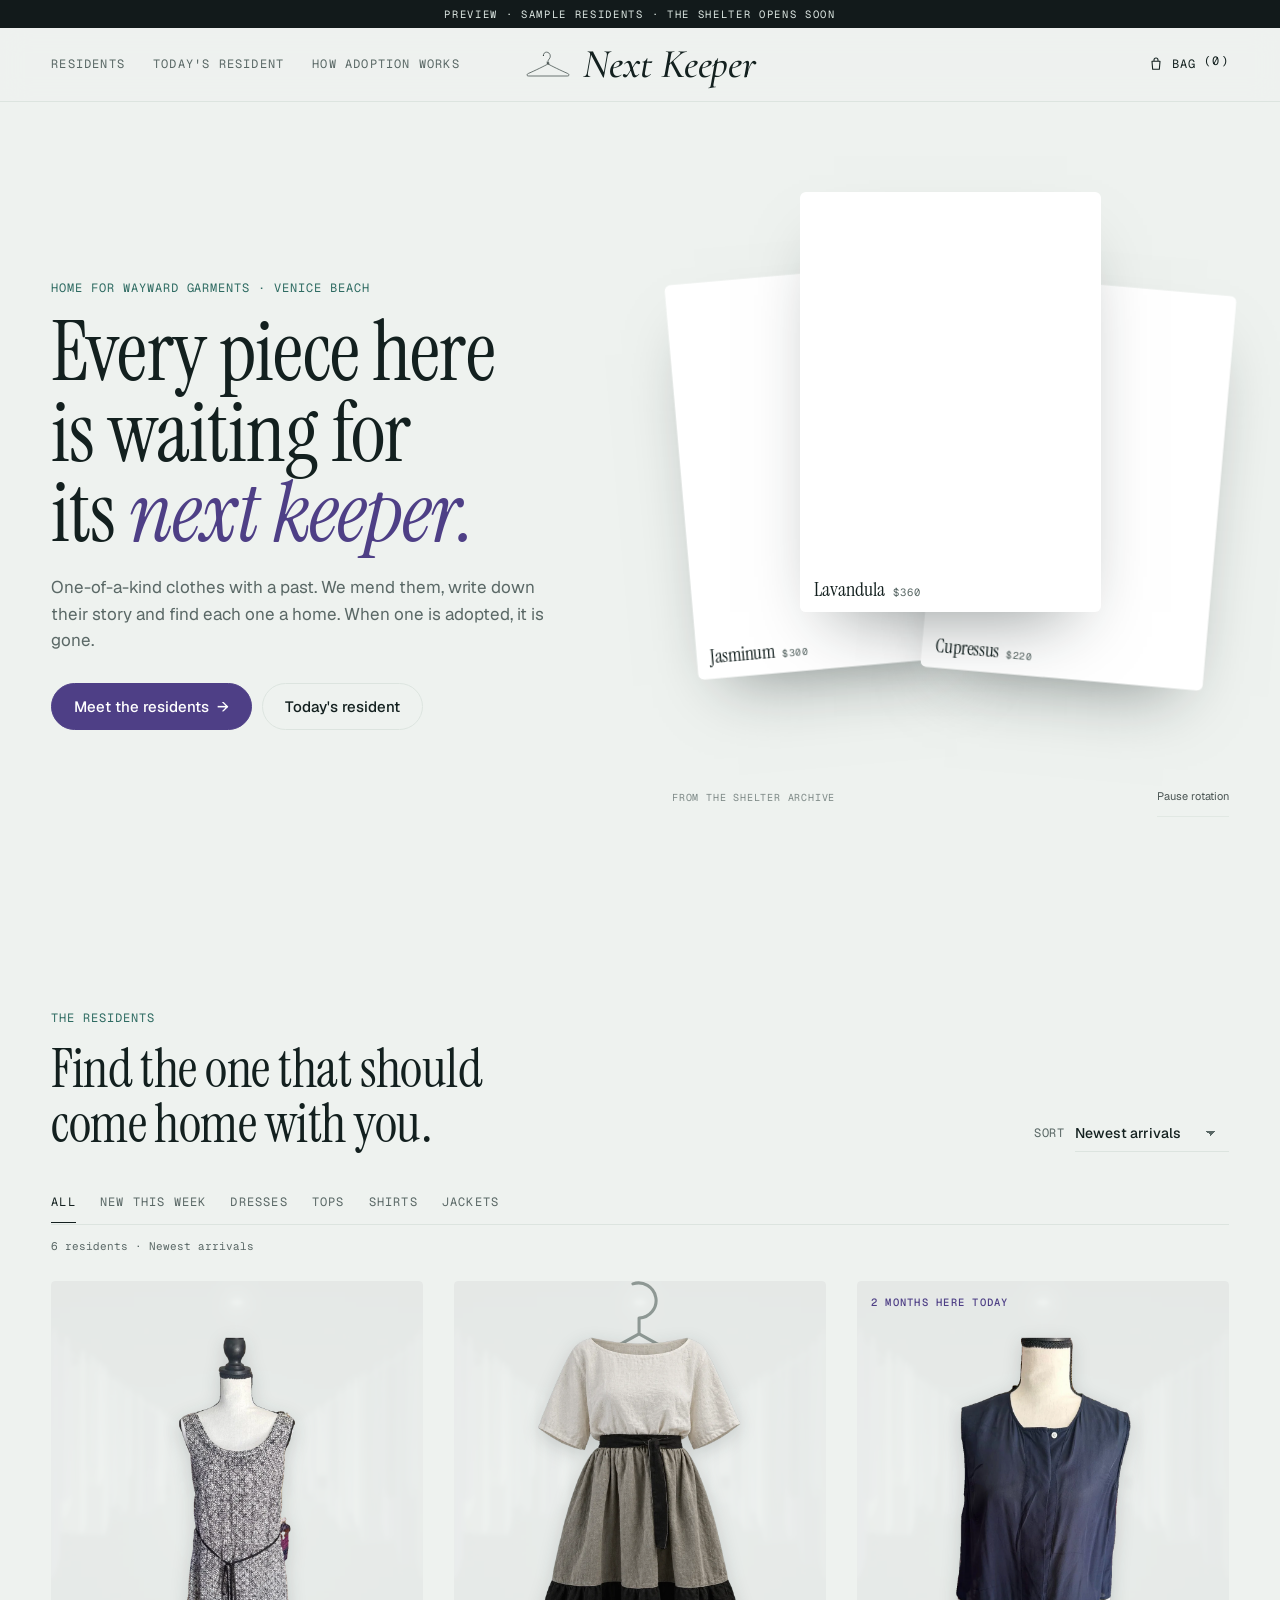
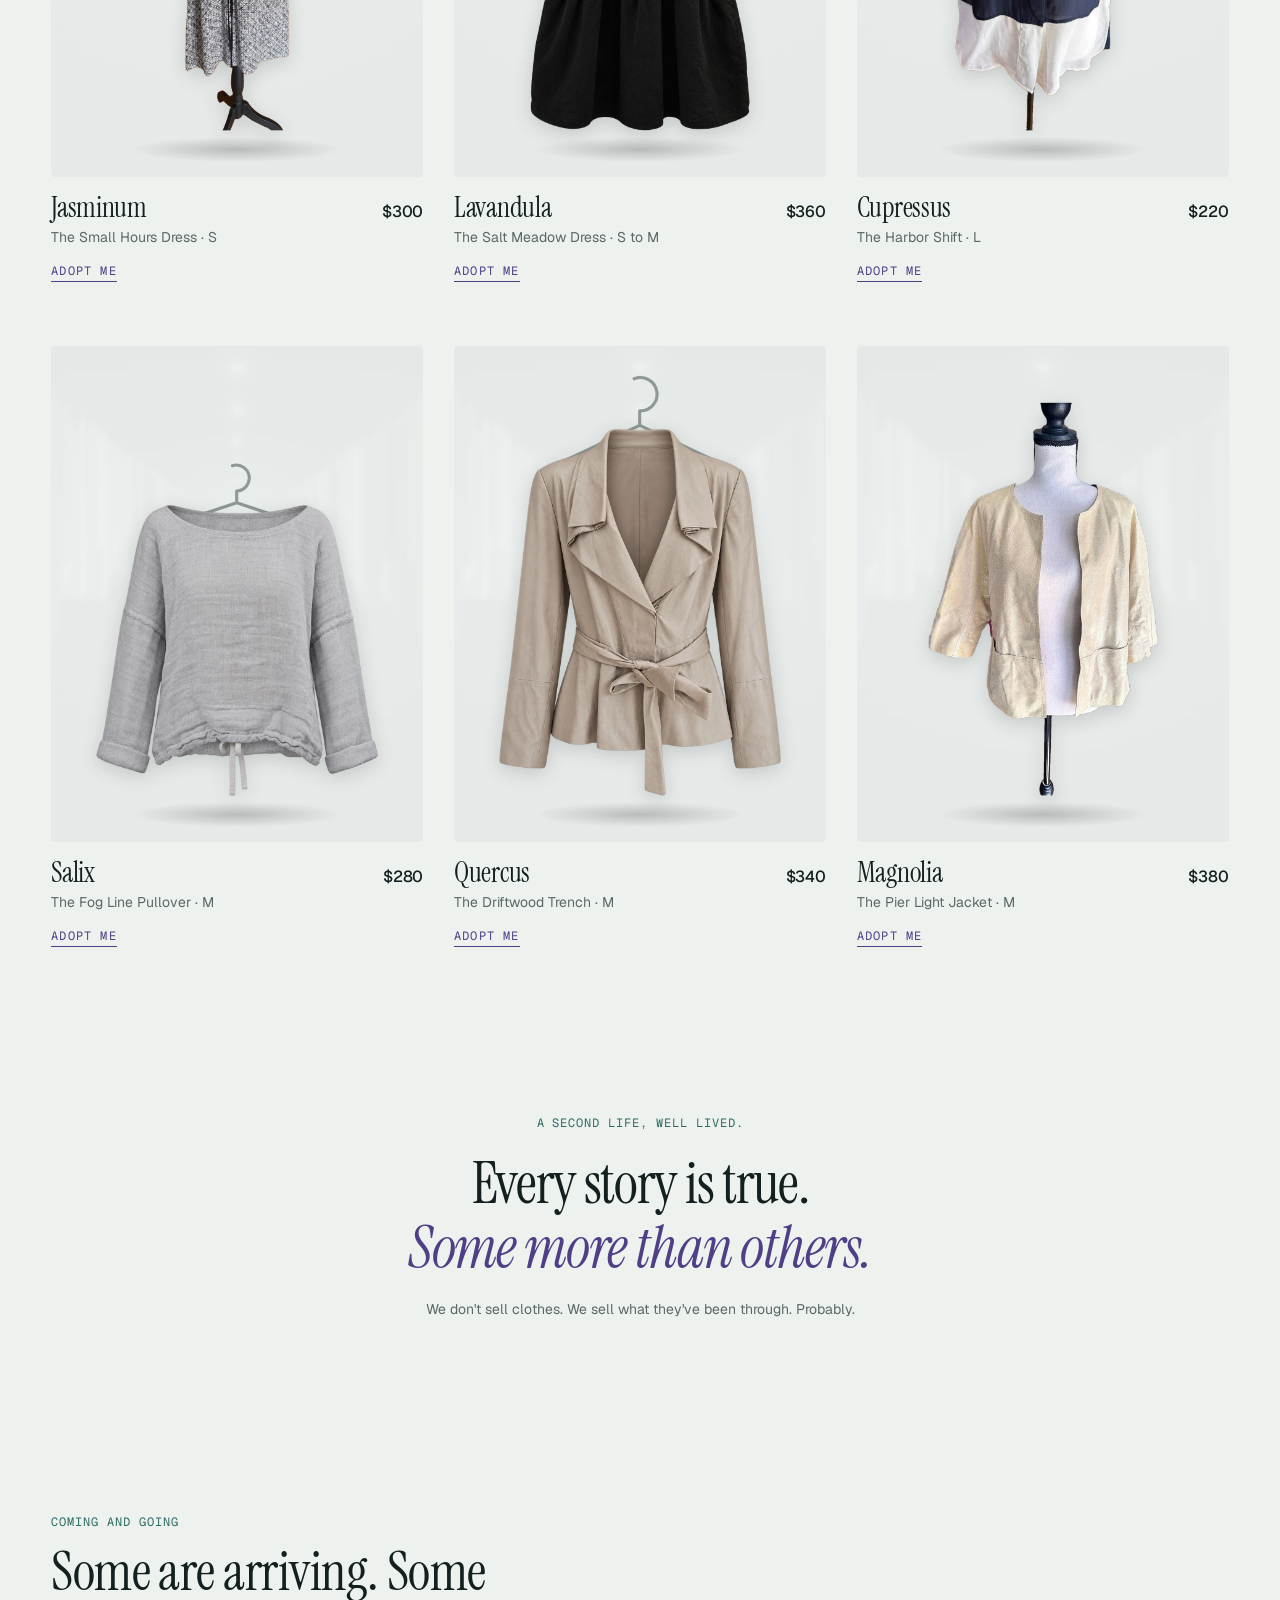
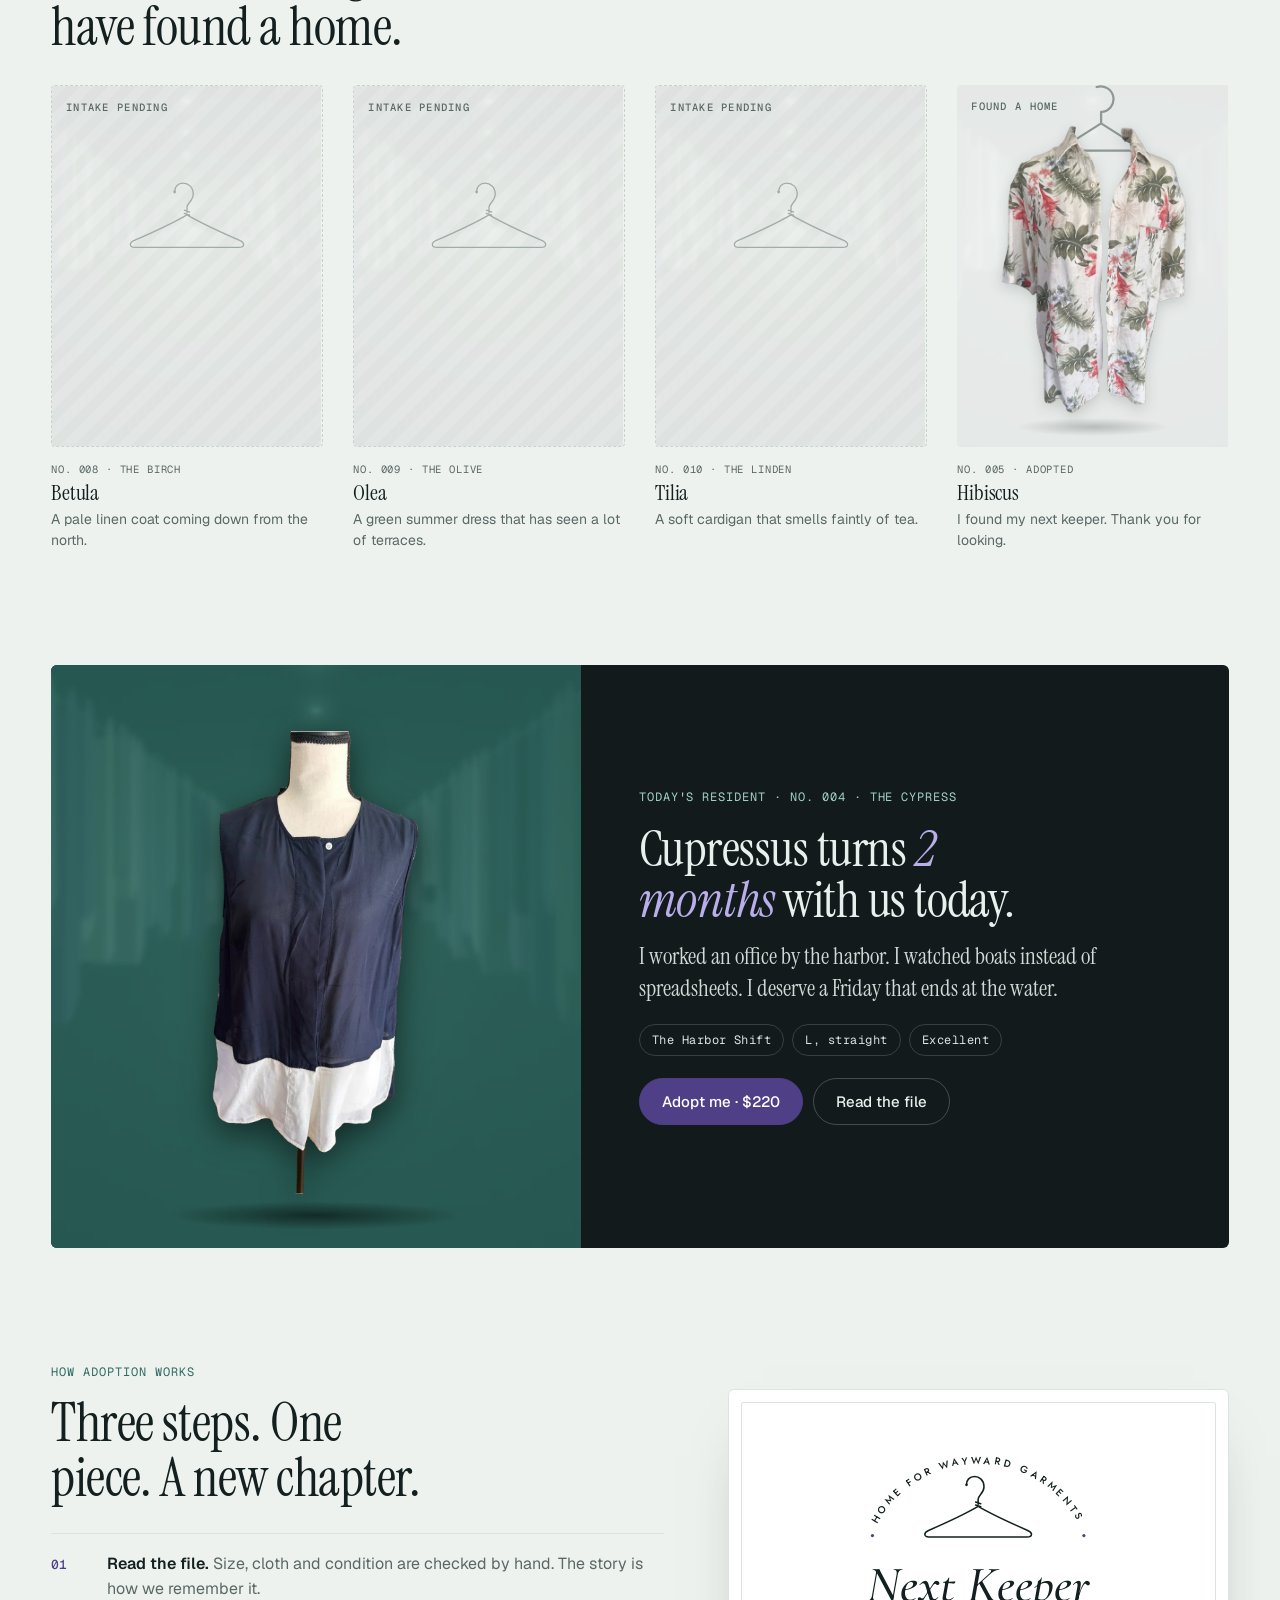
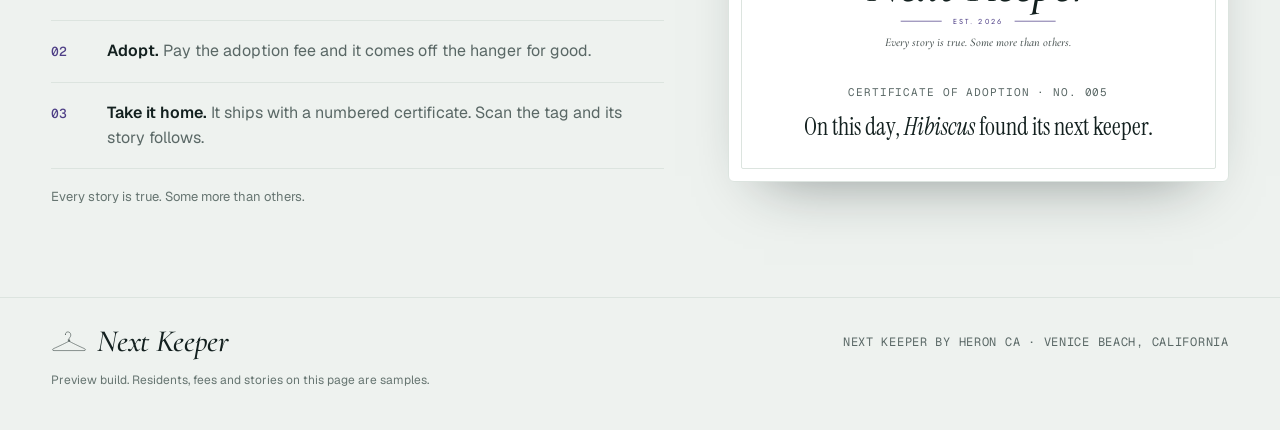
==== commit 7c0de190: "Add files via upload" ====
--- a/nextkeeper/index.html
+++ b/nextkeeper/index.html
@@ -9,8 +9,8 @@
   <meta name="theme-color" content="#EEF2EF">
   <link rel="icon" href="data:image/svg+xml,%3Csvg xmlns=%22http://www.w3.org/2000/svg%22 viewBox=%2240 20 320 190%22%3E%3Cpath d=%22M200 104V90c0-10 16-16 16-34 0-18-13-28-26-28-14 0-22 10-22 22M200 110c-24 14-90 46-136 66-14 6-14 18 2 18h268c16 0 16-12 2-18-46-20-112-52-136-66%22 fill=%22none%22 stroke=%22%2313201F%22 stroke-width=%2214%22 stroke-linecap=%22round%22/%3E%3C/svg%3E">
   <link rel="canonical" href="https://mrspace.online/nextkeeper/">
-  <link rel="stylesheet" href="/nextkeeper/nk.css?v=20261026-combined">
-  <script src="/nextkeeper/nk.js?v=20261026-combined" defer></script>
+  <link rel="stylesheet" href="/nextkeeper/nk.css?v=20261026-calm">
+  <script src="/nextkeeper/nk.js?v=20261026-calm" defer></script>
 </head>
 <body>
 <a class="skip-link" href="#main">Skip to content</a>
@@ -42,11 +42,6 @@
         <a class="btn" href="#shelter">Meet the residents <span aria-hidden="true">→</span></a>
         <a class="btn ghost" href="#today-sec">Today's resident</a>
       </div>
-      <ul class="stats" aria-label="Shelter at a glance">
-        <li><b id="st-wait">6</b><span>residents now</span></li>
-        <li><b id="st-queue">3</b><span>on the way</span></li>
-        <li><b id="st-homed">1</b><span>found a home</span></li>
-      </ul>
     </div>
     <div class="stage-wrap">
       <div id="stage" class="stage" aria-label="Residents waiting today"></div>
--- a/nextkeeper/nk.css
+++ b/nextkeeper/nk.css
@@ -351,3 +351,86 @@
 .brand-name{font-family:'Cormorant Garamond',var(--display);font-style:italic;font-weight:500;font-size:31px}
 @media(max-width:620px){.archive-tag{padding:8px 6px 6px;font-size:7px;gap:1px}.archive-tag i{font-size:17px}.brand-note{margin-top:60px;padding:42px 8px}.brand-note>p:last-child{font-size:12px}.stage-tools .mono{font-size:9px}.status{font-size:8px;padding:5px 7px;left:7px;top:7px}.resident-photo{min-width:0}.bag-items{padding-inline:16px}.bag-head,.bag-foot{padding-inline:16px}.bag-item .mono{font-size:9px}}
 @media(prefers-reduced-motion:reduce){html{scroll-behavior:auto}}
+
+/* Calm storefront: the brand and the garments lead, the interface steps back. */
+.notice{padding:7px 16px;font-size:10.5px;letter-spacing:.16em}
+.top{display:grid;grid-template-columns:1fr auto 1fr;gap:20px;padding:16px var(--gutter);background:rgba(238,242,239,.86)}
+.top .brand{grid-column:2;grid-row:1;justify-self:center;gap:12px}
+.top .brand-icon{width:46px}
+.top .brand-name{font-size:clamp(30px,3.2vw,42px)}
+.nav{grid-column:1;grid-row:1;margin:0;gap:28px}
+.nav a{font:12px var(--mono);letter-spacing:.1em;text-transform:uppercase}
+.top .bag-btn{grid-column:3;grid-row:1;justify-self:end;border:0;background:none;padding:6px 0;font:12px var(--mono);letter-spacing:.1em;text-transform:uppercase;gap:8px}
+.bag-btn b{background:none;color:var(--ink);min-width:0;padding:0;font:12px var(--mono)}
+.bag-btn b::before{content:"("}.bag-btn b::after{content:")"}
+.bag-btn svg{width:16px;height:16px}
+
+.hero{padding-top:clamp(48px,7vw,104px);padding-bottom:clamp(48px,6vw,88px)}
+.hero h1{font-size:clamp(52px,6.6vw,108px);line-height:.95}
+.lede{font-size:17px}
+.intake{padding:0;border-radius:6px;overflow:hidden;box-shadow:0 34px 70px -34px rgba(19,32,31,.5)}
+.intake-photo{border-radius:0}
+.intake-label{padding:12px 14px;background:var(--surface)}
+.stage-tools{opacity:.75}
+
+.section{padding-top:clamp(72px,9vw,136px)}
+.sec-head{margin-bottom:30px;align-items:flex-end}
+.sec-head h2,.adoption h2{font-size:clamp(36px,4.2vw,62px)}
+.filters{gap:24px;margin-bottom:14px;border-bottom:1px solid var(--line)}
+.chip-btn{border:0;border-radius:0;padding:12px 0;margin-bottom:-1px;font:12px var(--mono);letter-spacing:.1em;text-transform:uppercase;border-bottom:1px solid transparent}
+.chip-btn.on{background:none;color:var(--ink);border-bottom-color:var(--ink)}
+.result-count{margin-bottom:28px}
+.sort select{border-radius:0;border-width:0 0 1px;background-color:transparent;padding-left:0}
+
+.grid{grid-template-columns:repeat(3,minmax(0,1fr));gap:clamp(40px,5vw,72px) clamp(16px,2.4vw,36px)}
+.resident{background:none;padding:0;border-radius:0}
+.resident:hover{transform:none;box-shadow:none}
+.resident-photo{aspect-ratio:3/4;border-radius:4px}
+.resident:hover .resident-photo .shot img{transform:scale(1.035)}
+.piece{height:90%;bottom:4%}
+.shot::before{bottom:3%}
+.resident-body{padding:16px 0 0;gap:4px}
+.resident-row{display:flex;justify-content:space-between;align-items:baseline;gap:12px}
+.resident h3{font-size:clamp(24px,2.2vw,30px)}
+.resident-row .fee{font:500 16px var(--sans)}
+.resident-sub{margin:0;font-size:14px;color:var(--ink-2)}
+.adopt-btn{align-self:flex-start;margin-top:8px;padding:2px 0;border-radius:0;background:none;color:var(--accent);font:12px var(--mono);letter-spacing:.1em;text-transform:uppercase;border-bottom:1px solid currentColor}
+.adopt-btn:hover{transform:none;color:var(--ink)}
+.adopt-btn.in{background:none;color:var(--teal)}
+.status{top:14px;left:14px;padding:0;border-radius:0;background:none!important;box-shadow:none;font:500 10.5px var(--mono);letter-spacing:.12em;color:var(--ink-2)}
+.status.new,.status.milestone{color:var(--accent)}
+.status.soon,.status.home{color:var(--ink-2)}
+
+.brand-note{border:0;padding-block:clamp(40px,6vw,80px)}
+
+.coming{grid-template-columns:repeat(4,minmax(0,1fr));gap:clamp(16px,2.4vw,32px)}
+.mini,.mini.queued{background:none;border:0;padding:0;border-radius:0}
+.mini-photo{aspect-ratio:3/4;border-radius:4px}
+.mini.queued .mini-photo{border:1px dashed #C9D3CE}
+.mini-body{padding:14px 0 0}
+
+.today{border-radius:6px}
+.steps{gap:0;border-top:1px solid var(--line)}
+.steps li{background:none;border-radius:0;padding:18px 0;border-bottom:1px solid var(--line)}
+.cert{border-radius:6px}
+.cert::before{border-radius:2px}
+
+@media (max-width:960px){
+  .grid{grid-template-columns:repeat(2,minmax(0,1fr))}
+  .coming{grid-template-columns:repeat(2,minmax(0,1fr))}
+  .top{grid-template-columns:1fr auto}
+  .top .brand{grid-column:1;justify-self:start}
+  .top .bag-btn{grid-column:2}
+}
+@media (max-width:620px){
+  .grid{gap:32px 12px}
+  .resident h3{font-size:21px}
+  .resident-row{flex-direction:column;gap:2px}
+  .resident-row .fee{font-size:14px}
+  .resident-sub{font-size:12.5px}
+  .resident-photo{border-radius:3px}
+  .status{top:9px;left:9px;font-size:8.5px}
+  .top .brand-icon{width:36px}
+  .top .brand-name{font-size:28px}
+  .filters{gap:18px}
+}
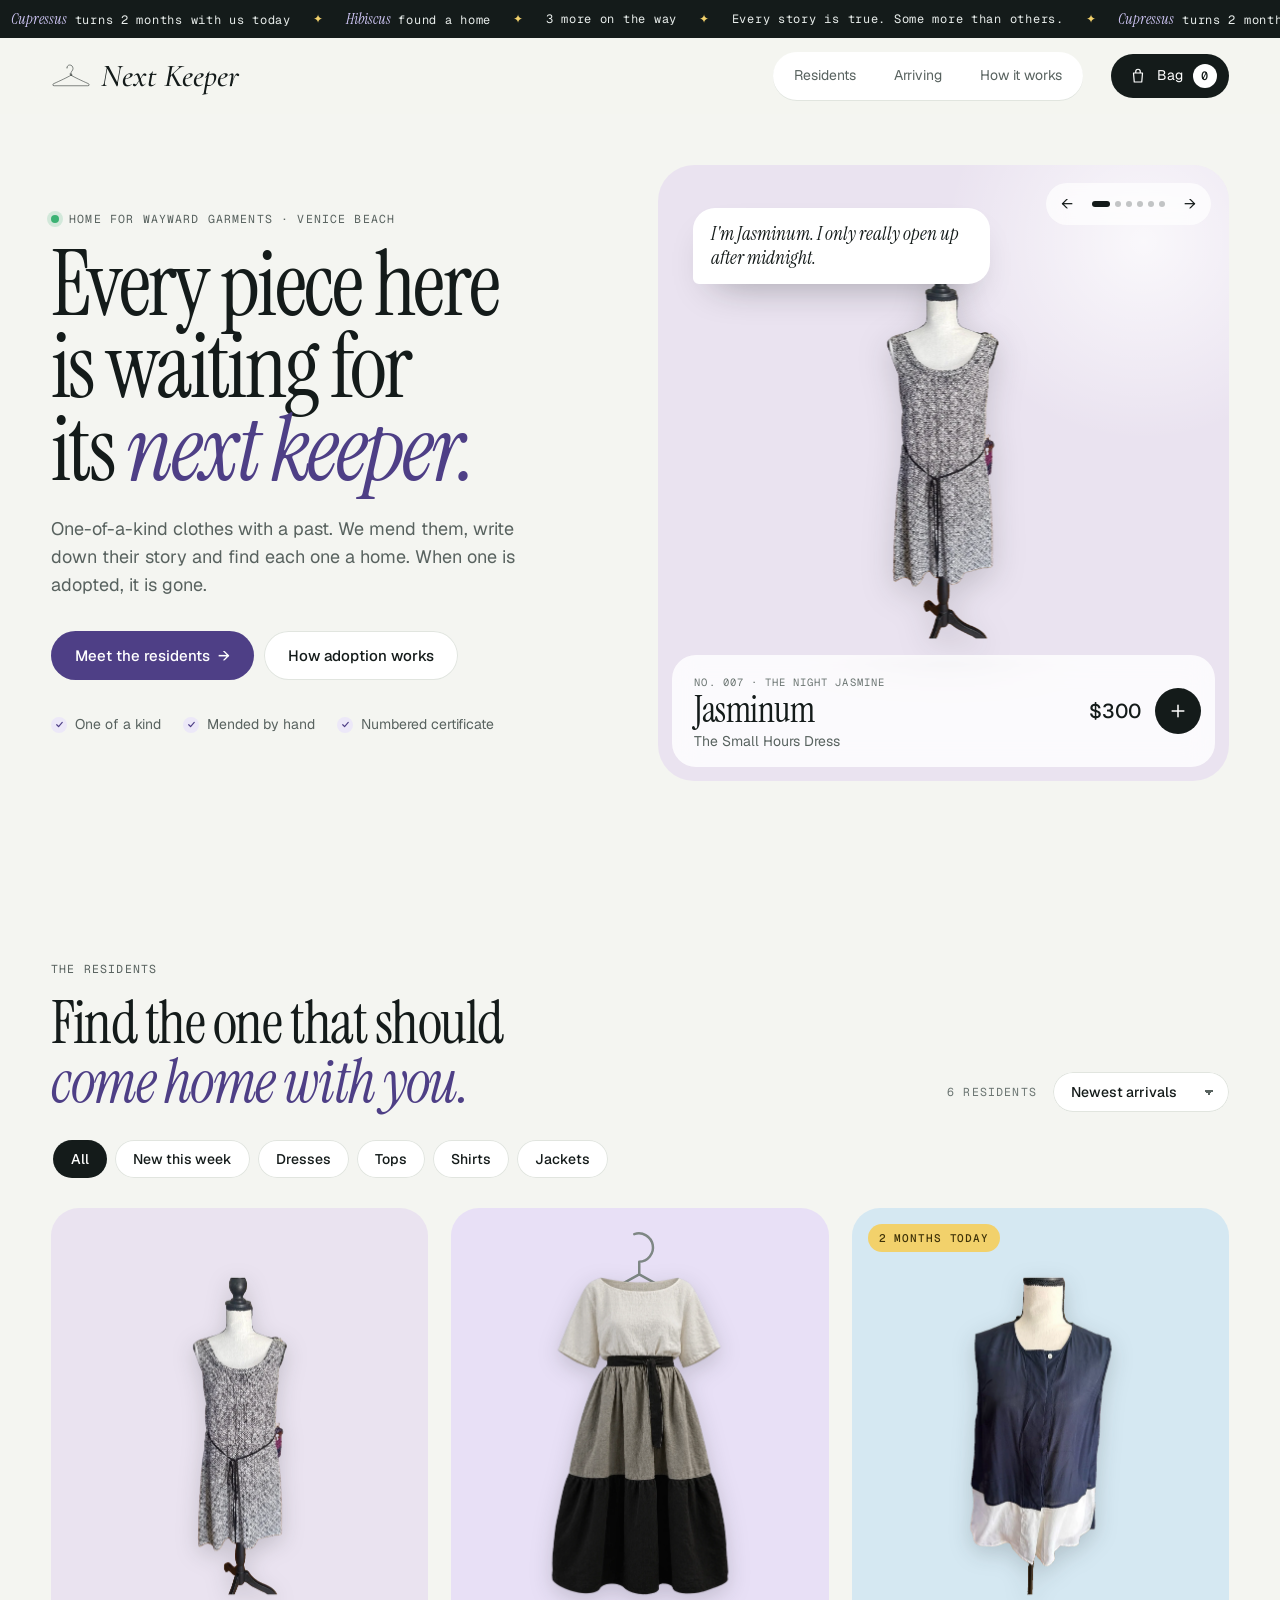
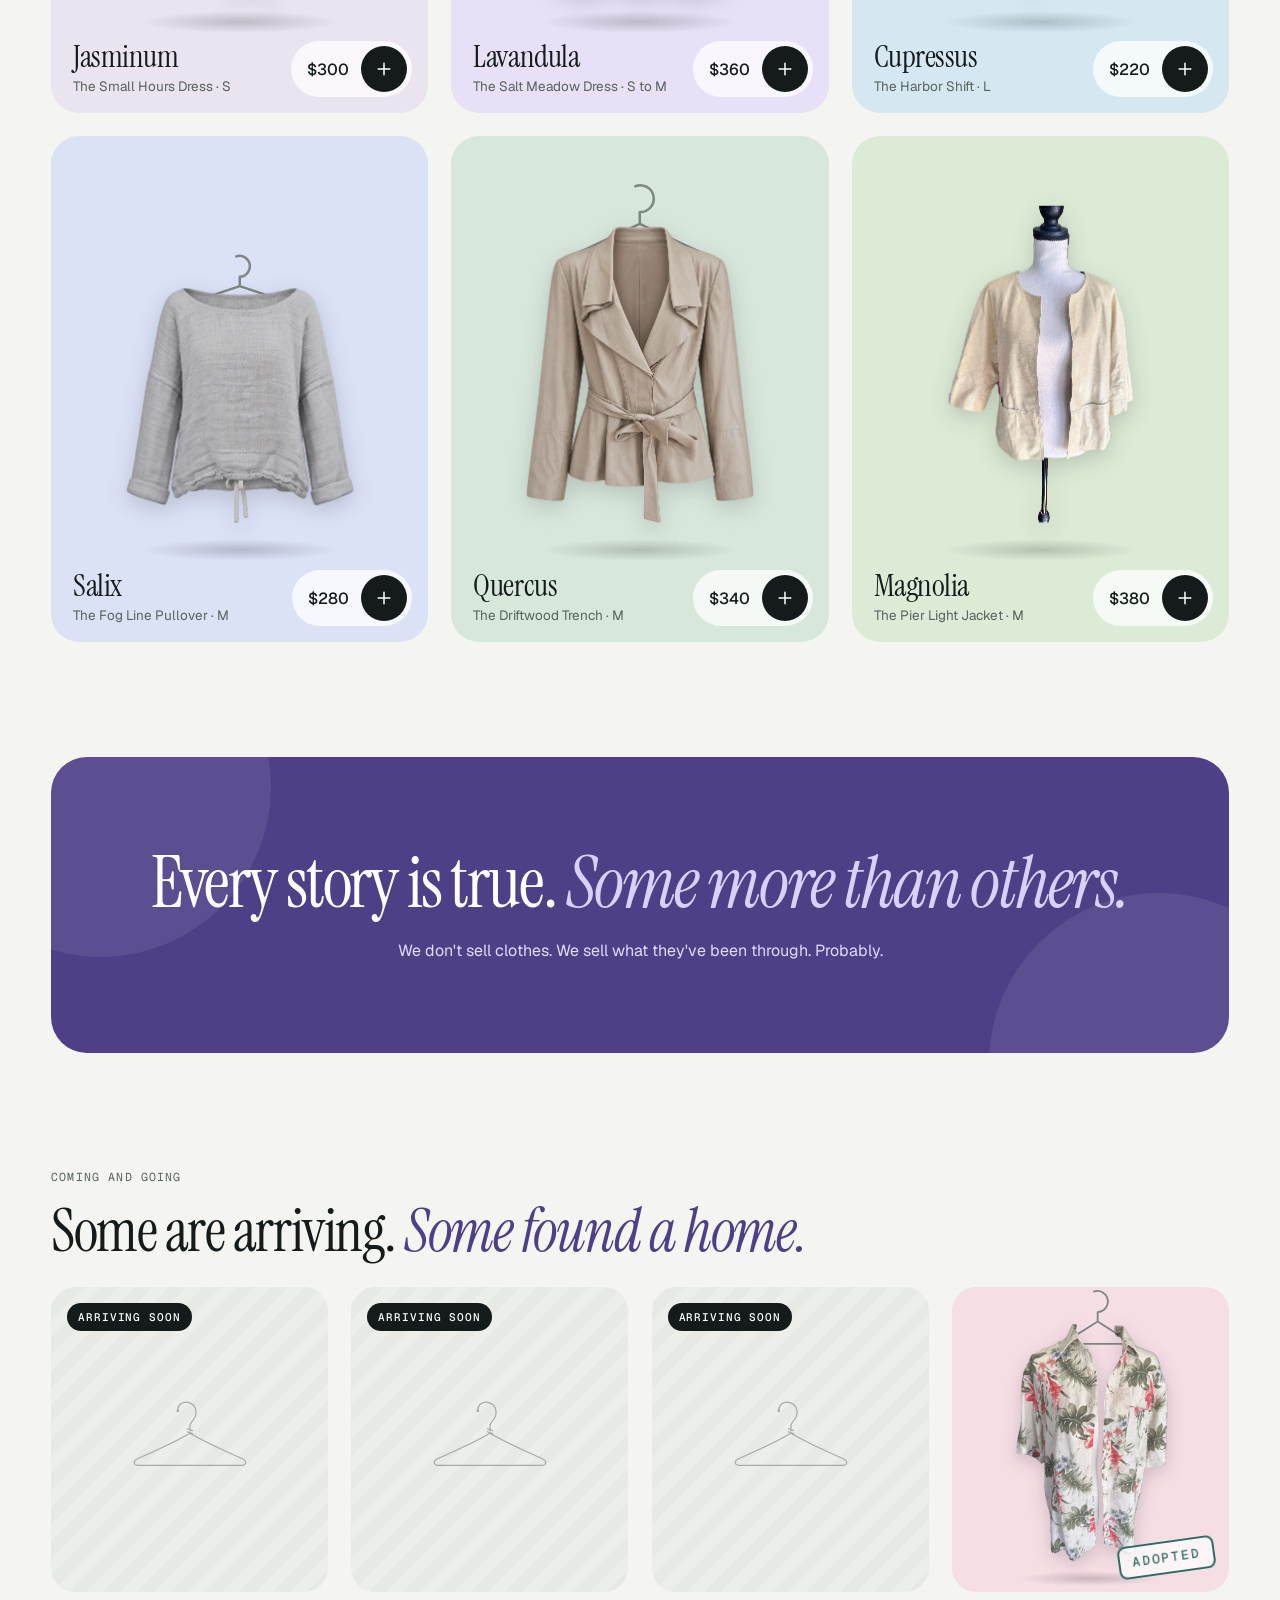
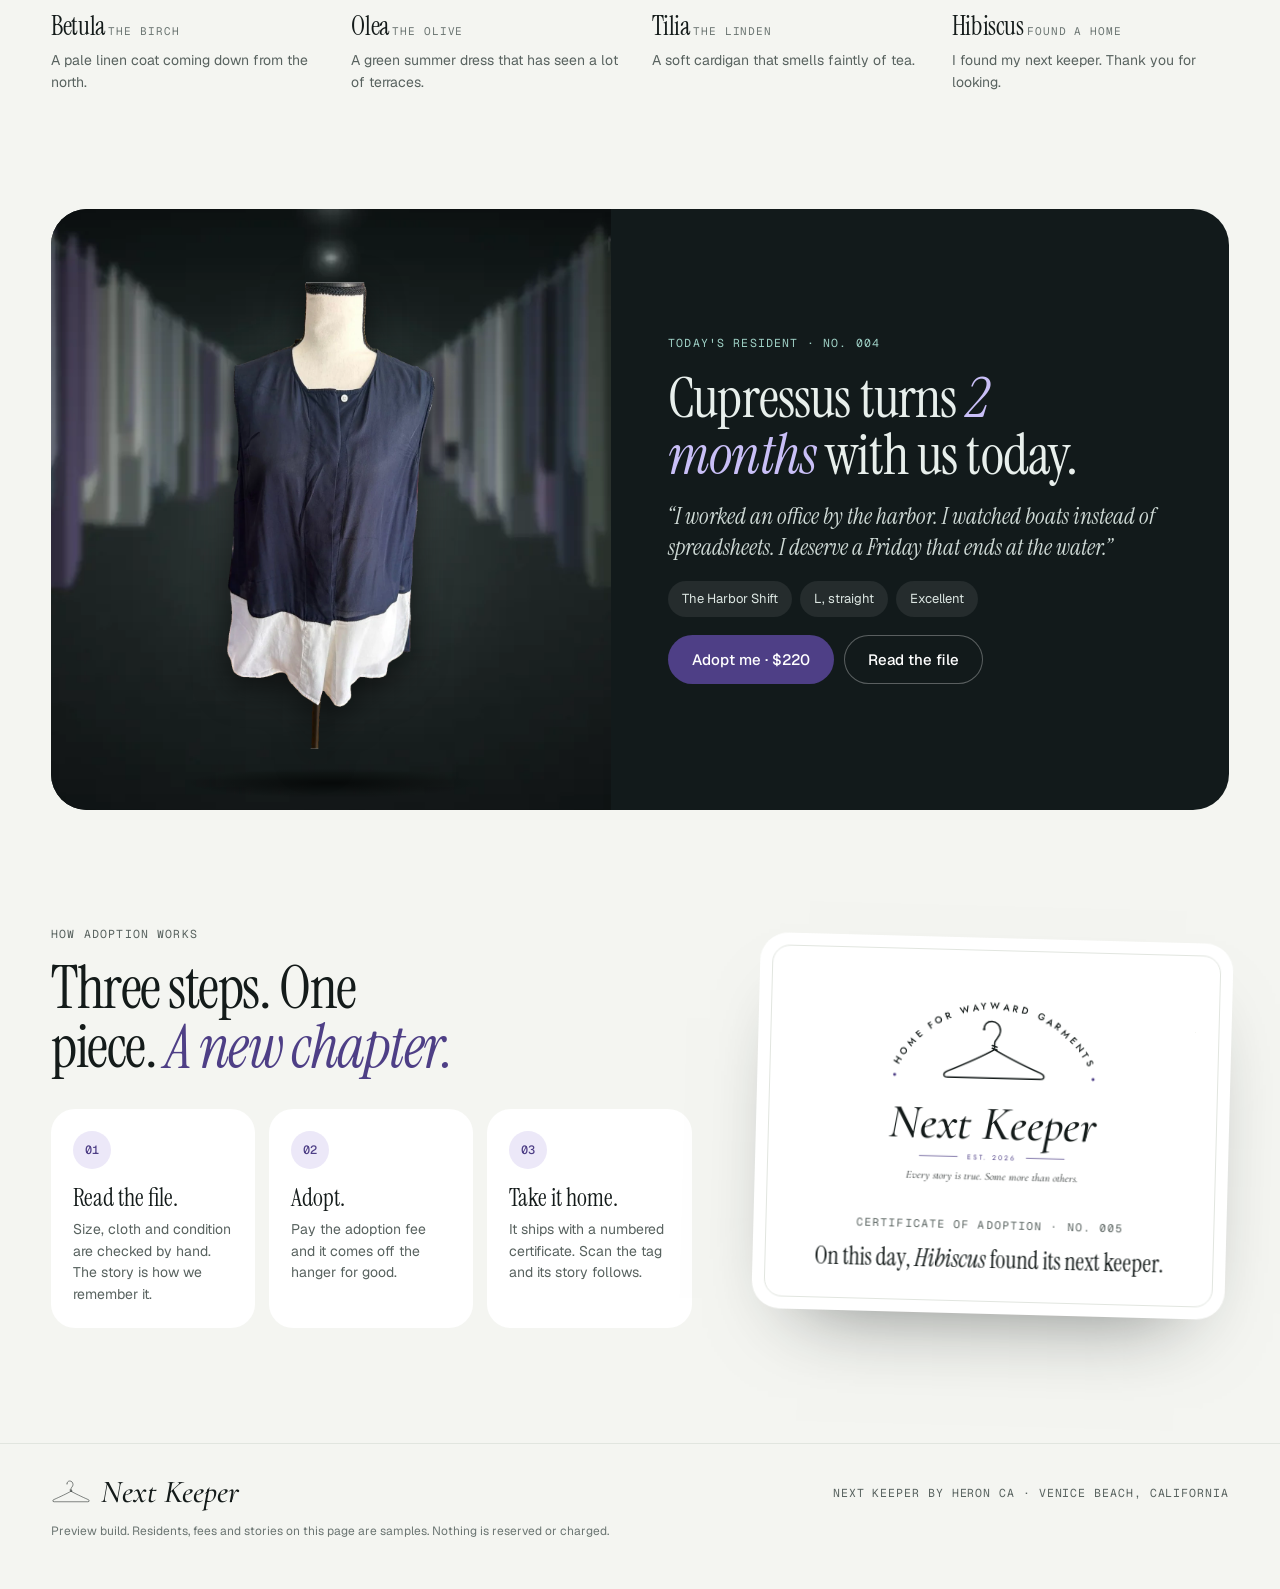
==== commit 05a5a20e: "Add files via upload" ====
--- a/nextkeeper/index.html
+++ b/nextkeeper/index.html
@@ -9,12 +9,12 @@
   <meta name="theme-color" content="#EEF2EF">
   <link rel="icon" href="data:image/svg+xml,%3Csvg xmlns=%22http://www.w3.org/2000/svg%22 viewBox=%2240 20 320 190%22%3E%3Cpath d=%22M200 104V90c0-10 16-16 16-34 0-18-13-28-26-28-14 0-22 10-22 22M200 110c-24 14-90 46-136 66-14 6-14 18 2 18h268c16 0 16-12 2-18-46-20-112-52-136-66%22 fill=%22none%22 stroke=%22%2313201F%22 stroke-width=%2214%22 stroke-linecap=%22round%22/%3E%3C/svg%3E">
   <link rel="canonical" href="https://mrspace.online/nextkeeper/">
-  <link rel="stylesheet" href="/nextkeeper/nk.css?v=20261026-calm">
-  <script src="/nextkeeper/nk.js?v=20261026-calm" defer></script>
+  <link rel="stylesheet" href="/nextkeeper/nk.css?v=20261026-v4">
+  <script src="/nextkeeper/nk.js?v=20261026-v4" defer></script>
 </head>
 <body>
 <a class="skip-link" href="#main">Skip to content</a>
-<div class="notice">Preview · sample residents · the shelter opens soon</div>
+<div id="ticker" class="ticker" aria-label="Shelter news"></div>
 
 <header class="top">
   <a class="brand" href="./" aria-label="Next Keeper home">
@@ -23,84 +23,84 @@
   </a>
   <nav class="nav" aria-label="Main">
     <a href="#shelter">Residents</a>
-    <a href="#today-sec">Today's resident</a>
-    <a href="#adoption">How adoption works</a>
+    <a href="#coming-sec">Arriving</a>
+    <a href="#adoption">How it works</a>
   </nav>
   <button class="bag-btn" type="button" data-bag-open aria-label="Open your keeper's bag">
     <svg viewBox="0 0 24 24" aria-hidden="true"><path d="M6 8h12l-1 12H7L6 8Z M9 8V6a3 3 0 0 1 6 0v2" fill="none" stroke="currentColor" stroke-width="1.6" stroke-linejoin="round"/></svg>
-    <span>Bag</span><b id="bagCount">0</b>
+    <span>Bag</span><b data-bag-count>0</b>
   </button>
 </header>
 
 <main id="main">
   <section class="hero" data-ms-section="opening">
     <div class="hero-copy">
-      <p class="kicker">Home for Wayward Garments · Venice Beach</p>
+      <p class="kicker"><span class="dot" aria-hidden="true"></span>Home for wayward garments · Venice Beach</p>
       <h1 data-ms-field="opening.title">Every piece here is waiting for its <em>next keeper.</em></h1>
       <p class="lede" data-ms-field="opening.description">One-of-a-kind clothes with a past. We mend them, write down their story and find each one a home. When one is adopted, it is gone.</p>
       <div class="hero-actions">
         <a class="btn" href="#shelter">Meet the residents <span aria-hidden="true">→</span></a>
-        <a class="btn ghost" href="#today-sec">Today's resident</a>
-      </div>
-    </div>
-    <div class="stage-wrap">
-      <div id="stage" class="stage" aria-label="Residents waiting today"></div>
-      <div class="stage-tools"><span class="mono">From the shelter archive</span><button type="button" id="motionToggle" aria-pressed="false">Pause rotation</button></div>
-    </div>
+        <a class="btn ghost" href="#adoption">How adoption works</a>
+      </div>
+      <ul class="promises">
+        <li>One of a kind</li><li>Mended by hand</li><li>Numbered certificate</li>
+      </ul>
+    </div>
+    <div id="spot" class="spot" aria-live="polite"></div>
   </section>
 
   <section id="shelter" data-ms-section="shelter" class="section">
     <div class="sec-head">
       <div>
         <p class="kicker">The residents</p>
-        <h2>Find the one that should come home with you.</h2>
-      </div>
-      <label class="sort">Sort
-        <select id="sort">
-          <option value="newest">Newest arrivals</option>
-          <option value="longest">Longest residents</option>
-          <option value="low">Fee: low to high</option>
-          <option value="high">Fee: high to low</option>
-        </select>
-      </label>
+        <h2>Find the one that should <em>come home with you.</em></h2>
+      </div>
+      <div class="tools">
+        <span id="resultCount" class="mono" role="status" aria-live="polite"></span>
+        <label class="sort"><span class="sr">Sort</span>
+          <select id="sort">
+            <option value="newest">Newest arrivals</option>
+            <option value="longest">Longest residents</option>
+            <option value="low">Fee: low to high</option>
+            <option value="high">Fee: high to low</option>
+          </select>
+        </label>
+      </div>
     </div>
     <div id="filters" class="filters" role="toolbar" aria-label="Filter residents"></div>
-    <p id="resultCount" class="result-count" role="status" aria-live="polite"></p>
     <div id="grid" class="grid"></div>
   </section>
 
-  <section class="brand-note" data-ms-section="philosophy">
-    <p class="kicker">A second life, well lived.</p>
-    <h2 data-ms-field="philosophy.title">Every story is true.<br><em>Some more than others.</em></h2>
+  <section class="brand-note reveal" data-ms-section="philosophy">
+    <h2 data-ms-field="philosophy.title">Every story is true. <em>Some more than others.</em></h2>
     <p>We don't sell clothes. We sell what they've been through. Probably.</p>
   </section>
 
-  <section id="coming-sec" data-ms-section="coming-sec" class="section coming-wrap">
+  <section id="coming-sec" data-ms-section="coming-sec" class="section">
     <div class="sec-head">
       <div>
         <p class="kicker">Coming and going</p>
-        <h2>Some are arriving. Some have found a home.</h2>
+        <h2>Some are arriving. <em>Some found a home.</em></h2>
       </div>
     </div>
     <div id="coming" class="coming"></div>
   </section>
 
   <section id="today-sec" data-ms-section="today-sec" class="section">
-    <div id="today" class="today"></div>
+    <div id="today" class="today reveal"></div>
   </section>
 
   <section id="adoption" data-ms-section="adoption" class="section adoption">
     <div class="adopt-copy">
       <p class="kicker">How adoption works</p>
-      <h2>Three steps. One piece. A new chapter.</h2>
+      <h2>Three steps. One piece. <em>A new chapter.</em></h2>
       <ol class="steps">
-        <li><b>01</b><span><strong>Read the file.</strong> Size, cloth and condition are checked by hand. The story is how we remember it.</span></li>
-        <li><b>02</b><span><strong>Adopt.</strong> Pay the adoption fee and it comes off the hanger for good.</span></li>
-        <li><b>03</b><span><strong>Take it home.</strong> It ships with a numbered certificate. Scan the tag and its story follows.</span></li>
+        <li class="reveal"><b>01</b><strong>Read the file.</strong><span>Size, cloth and condition are checked by hand. The story is how we remember it.</span></li>
+        <li class="reveal"><b>02</b><strong>Adopt.</strong><span>Pay the adoption fee and it comes off the hanger for good.</span></li>
+        <li class="reveal"><b>03</b><strong>Take it home.</strong><span>It ships with a numbered certificate. Scan the tag and its story follows.</span></li>
       </ol>
-      <p class="fine-print">Every story is true. Some more than others.</p>
-    </div>
-    <figure class="cert" aria-label="Sample adoption certificate">
+    </div>
+    <figure class="cert reveal" aria-label="Sample adoption certificate">
       <div class="cert-seal" data-logo></div>
       <figcaption>
         <span class="mono">Certificate of adoption · No. 005</span>
@@ -115,8 +115,12 @@
     <a class="brand" href="./"><span class="brand-icon" data-hanger></span><span class="brand-name">Next Keeper</span></a>
     <p>Next Keeper by Heron CA · Venice Beach, California</p>
   </div>
-  <p class="foot-small">Preview build. Residents, fees and stories on this page are samples.</p>
+  <p class="foot-small">Preview build. Residents, fees and stories on this page are samples. Nothing is reserved or charged.</p>
 </footer>
+
+<div id="dock" class="dock" hidden>
+  <button type="button" data-bag-open><span><b data-bag-count>0</b> in your bag</span><span id="dockTotal">$0</span><span aria-hidden="true">→</span></button>
+</div>
 
 <dialog id="bag" class="bag" aria-labelledby="bagTitle">
   <div class="bag-head"><h2 id="bagTitle">Your keeper's bag</h2><button type="button" class="icon-btn" data-bag-close aria-label="Close bag">×</button></div>
@@ -128,7 +132,6 @@
     <p id="bagNotice" class="dialog-notice" role="status" aria-live="polite"></p>
   </div>
 </dialog>
-
 
 <dialog id="fileDialog" class="file-dialog" aria-label="Intake file"><div id="file"></div></dialog>
 <div id="toast" class="toast" role="status" aria-live="polite"></div>
--- a/nextkeeper/nk.css
+++ b/nextkeeper/nk.css
@@ -51,386 +51,333 @@
 @font-face{font-family:'Cormorant Garamond';src:url('fonts/cormorant-italic.ttf') format('truetype');font-display:swap;font-weight:500;font-style:italic}
 @font-face{font-family:'Jost';src:url('fonts/jost.ttf') format('truetype');font-display:swap;font-weight:400}
 @font-face{font-family:'Jost';src:url('fonts/jost-medium.ttf') format('truetype');font-display:swap;font-weight:500}
-/* Next Keeper: a shelter for clothes. Cool mist walls, white surfaces, iron ink, violet ink for the call to adopt. */
+/* Next Keeper: a bright, playful shelter. Every resident stands in its own colour of light. */
 :root{
-  --bg:#EEF2EF;--surface:#FFFFFF;--surface-2:#F5F8F6;--line:#DCE4DF;
-  --ink:#13201F;--ink-2:#5A6866;--ink-3:#667571;
-  --accent:#4E3F86;--accent-ink:#FFFFFF;--accent-soft:#ECE8F7;--teal:#2E6B62;
+  --bg:#F4F5F1;--surface:#FFFFFF;--line:#E1E5DF;
+  --ink:#141B1A;--ink-2:#58625F;--ink-3:#6B7572;
+  --accent:#4E3F86;--accent-2:#6A58B5;--accent-soft:#ECE8F8;--teal:#2E6B62;--gold:#F2D16B;
   --night:#121A1B;
   --display:"Instrument Serif",Georgia,serif;
   --sans:"Geist",system-ui,-apple-system,sans-serif;
   --mono:"Geist Mono",ui-monospace,monospace;
-  --r:16px;--r-sm:10px;
   --gutter:max(16px,min(4vw,56px));
-  --ease:cubic-bezier(.2,.7,.2,1);
+  --ease:cubic-bezier(.2,.75,.2,1);
+  --spring:cubic-bezier(.34,1.56,.64,1);
   color-scheme:light;
 }
 *{box-sizing:border-box}
 [hidden]{display:none!important}
-html{scroll-behavior:smooth;overflow-x:clip}
+html{scroll-behavior:smooth;overflow-x:clip;scroll-padding-top:90px}
 body{margin:0;background:var(--bg);color:var(--ink);font:400 16px/1.55 var(--sans);-webkit-font-smoothing:antialiased;overflow-x:hidden}
 img{max-width:100%;display:block}
 a{color:inherit}
 button{font:inherit;color:inherit}
-h1,h2,h3{font-family:var(--display);font-weight:400;margin:0;letter-spacing:-.01em;text-wrap:balance}
-em{font-style:italic}
-.mono,.kicker{font-family:var(--mono);font-size:12px;letter-spacing:.08em;text-transform:uppercase}
-.kicker{color:var(--teal);margin:0 0 14px}
-
-.notice{background:var(--night);color:#DCE6E2;text-align:center;font:12px var(--mono);letter-spacing:.12em;text-transform:uppercase;padding:8px 16px}
+h1,h2,h3{font-family:var(--display);font-weight:400;margin:0;letter-spacing:-.015em;text-wrap:balance}
+h2 em,h1 em{color:var(--accent)}
+.mono,.kicker{font-family:var(--mono);font-size:11.5px;letter-spacing:.1em;text-transform:uppercase}
+.kicker{color:var(--ink-2);margin:0 0 16px;display:flex;align-items:center;gap:10px}
+.kicker .dot{width:8px;height:8px;border-radius:50%;background:#3BB273;box-shadow:0 0 0 4px rgba(59,178,115,.18);animation:pulse 2s infinite}
+@keyframes pulse{50%{box-shadow:0 0 0 7px rgba(59,178,115,0)}}
+.sr{position:absolute;width:1px;height:1px;overflow:hidden;clip:rect(0 0 0 0)}
+:focus-visible{outline:2px solid var(--accent);outline-offset:3px}
+.skip-link{position:fixed;top:10px;left:10px;padding:12px 18px;background:var(--surface);z-index:100;transform:translateY(-180%);border-radius:999px}
+.skip-link:focus{transform:none}
+
+/* ticker */
+.ticker{background:var(--ink);color:#E9EEEC;overflow:hidden;font:12px var(--mono);letter-spacing:.06em;white-space:nowrap}
+.ticker-track{display:flex;width:max-content;animation:tick 38s linear infinite}
+.ticker-track>div{display:flex;align-items:center;gap:22px;padding:9px 11px}
+.ticker em{font:italic 15px var(--display);letter-spacing:0;color:#CFC6F5}
+.ticker i{font-style:normal;color:var(--gold)}
+.ticker:hover .ticker-track{animation-play-state:paused}
+@keyframes tick{to{transform:translateX(-50%)}}
 
 /* header */
-.top{position:sticky;top:0;z-index:30;display:flex;align-items:center;gap:28px;padding:12px var(--gutter);background:rgba(238,242,239,.78);backdrop-filter:saturate(1.4) blur(14px);-webkit-backdrop-filter:saturate(1.4) blur(14px);border-bottom:1px solid var(--line)}
+.top{position:sticky;top:0;z-index:30;display:flex;align-items:center;gap:28px;padding:14px var(--gutter);background:rgba(244,245,241,.8);backdrop-filter:saturate(1.6) blur(16px);-webkit-backdrop-filter:saturate(1.6) blur(16px)}
 .brand{display:flex;align-items:center;gap:10px;text-decoration:none}
-.brand-icon{display:block;width:36px}
-.brand-icon svg,.cert-seal svg,.empty-hanger svg{display:block;width:100%;height:auto}
-.brand-name{font-family:var(--display);font-size:26px;line-height:1;letter-spacing:-.01em}
-.nav{display:flex;gap:26px;margin-left:auto}
-.nav a{text-decoration:none;font-size:14px;color:var(--ink-2);transition:color .2s}
-.nav a:hover{color:var(--ink)}
-.bag-btn{display:inline-flex;align-items:center;gap:8px;background:var(--surface);border:1px solid var(--line);border-radius:999px;padding:8px 10px 8px 14px;cursor:pointer;font-size:14px;transition:border-color .2s}
-.bag-btn:hover{border-color:var(--ink-3)}
+.brand-icon{display:block;width:40px}
+.brand-icon svg,.cert-seal svg{display:block;width:100%;height:auto}
+.brand-name{font:italic 500 32px/1 'Cormorant Garamond',var(--display)}
+.nav{display:flex;gap:6px;margin-left:auto;background:var(--surface);padding:5px;border-radius:999px;box-shadow:0 1px 0 var(--line)}
+.nav a{text-decoration:none;font-size:14px;color:var(--ink-2);padding:8px 16px;border-radius:999px;transition:background .25s,color .25s}
+.nav a:hover{background:var(--bg);color:var(--ink)}
+.bag-btn{display:inline-flex;align-items:center;gap:10px;background:var(--ink);color:#fff;border:0;border-radius:999px;padding:10px 12px 10px 18px;cursor:pointer;font-size:14px;transition:transform .3s var(--spring)}
+.bag-btn:hover{transform:scale(1.04)}
 .bag-btn svg{width:18px;height:18px}
-.bag-btn b{min-width:22px;height:22px;border-radius:999px;background:var(--ink);color:#fff;font:500 12px/22px var(--mono);text-align:center;padding:0 6px}
-.bag-btn.bump b{animation:bump .5s var(--ease)}
-@keyframes bump{40%{transform:scale(1.35);background:var(--accent)}}
+.bag-btn b{min-width:24px;height:24px;border-radius:999px;background:#fff;color:var(--ink);font:500 12px/24px var(--mono);text-align:center;padding:0 7px}
+.bag-btn.bump{animation:bump .6s var(--spring)}
+@keyframes bump{40%{transform:scale(1.14) rotate(-3deg)}}
 
 /* buttons */
-.btn{display:inline-flex;align-items:center;justify-content:center;gap:8px;border:1px solid var(--accent);background:var(--accent);color:var(--accent-ink);font:500 15px var(--sans);padding:13px 22px;border-radius:999px;text-decoration:none;cursor:pointer;transition:transform .2s var(--ease),background .2s,box-shadow .2s}
-.btn:hover{transform:translateY(-1px);box-shadow:0 10px 24px -12px rgba(78,63,134,.7)}
-.btn:focus-visible,.chip-btn:focus-visible,.adopt-btn:focus-visible,.bag-btn:focus-visible{outline:2px solid var(--accent);outline-offset:3px}
-.btn.ghost{background:transparent;color:var(--ink);border-color:var(--line)}
-.btn.ghost:hover{border-color:var(--ink);box-shadow:none}
+.btn{display:inline-flex;align-items:center;justify-content:center;gap:8px;border:0;background:var(--accent);color:#fff;font:500 15px var(--sans);padding:15px 24px;border-radius:999px;text-decoration:none;cursor:pointer;transition:transform .3s var(--spring),background .2s,box-shadow .3s}
+.btn:hover{transform:translateY(-2px);background:var(--accent-2);box-shadow:0 14px 30px -14px rgba(78,63,134,.8)}
+.btn.ghost{background:var(--surface);color:var(--ink);box-shadow:inset 0 0 0 1px var(--line)}
+.btn.ghost:hover{box-shadow:inset 0 0 0 1px var(--ink)}
+.btn.in{background:var(--teal)}
 .btn.full{width:100%}
+.plus{flex:none;width:46px;height:46px;border-radius:50%;border:0;background:var(--ink);color:#fff;display:grid;place-items:center;cursor:pointer;transition:transform .35s var(--spring),background .25s}
+.plus svg{width:20px;height:20px}
+.plus:hover{transform:scale(1.12) rotate(90deg);background:var(--accent)}
+.plus.in{background:var(--teal)}
+.plus.in:hover{transform:scale(1.08)}
 
 /* hero */
-.hero{display:grid;grid-template-columns:minmax(0,1fr) minmax(0,1fr);gap:clamp(24px,5vw,72px);align-items:center;padding:clamp(40px,6vw,84px) var(--gutter) clamp(32px,4vw,48px)}
-.hero h1{font-size:clamp(48px,6.2vw,96px);line-height:.98}
-.hero h1 em{color:var(--accent)}
-.lede{max-width:500px;color:var(--ink-2);font-size:18px;margin:22px 0 30px}
+.hero{display:grid;grid-template-columns:minmax(0,1fr) minmax(0,1.05fr);gap:clamp(28px,5vw,80px);align-items:center;padding:clamp(28px,4vw,56px) var(--gutter) clamp(40px,5vw,72px)}
+.hero h1{font-size:clamp(54px,7vw,116px);line-height:.92;letter-spacing:-.03em}
+.lede{max-width:470px;color:var(--ink-2);font-size:18px;margin:24px 0 32px}
 .hero-actions{display:flex;flex-wrap:wrap;gap:10px}
-.stats{list-style:none;display:flex;flex-wrap:wrap;gap:12px 36px;padding:0;margin:40px 0 0}
-.stats li{display:flex;flex-direction:column;gap:2px}
-.stats b{font:400 34px/1 var(--display)}
-.stats span{font:12px var(--mono);letter-spacing:.06em;color:var(--ink-2);text-transform:uppercase}
-
-.stage-wrap{position:relative;overflow:visible}
-.stage{position:relative;aspect-ratio:1/1.02;max-width:600px;margin-left:auto}
-.intake{position:absolute;width:54%;aspect-ratio:3/4.2;padding:8px;border:0;cursor:pointer;background:var(--surface);color:var(--ink);border-radius:22px;text-align:left;display:flex;flex-direction:column;
-  box-shadow:0 30px 60px -28px rgba(19,32,31,.45),0 2px 8px rgba(19,32,31,.08);
-  transition:left .8s var(--ease),top .8s var(--ease),transform .8s var(--ease),opacity .6s var(--ease)}
-.intake.p0{left:0;top:12%;transform:rotate(-5deg) scale(.94);z-index:1}
-.intake.p1{left:23%;top:0;transform:rotate(0);z-index:3}
-.intake.p2{left:46%;top:14%;transform:rotate(5deg) scale(.94);z-index:2}
-.intake.arriving{left:72%;top:22%;transform:rotate(10deg) scale(.9);opacity:0}
-.intake.leaving{left:-16%;top:20%;transform:rotate(-12deg) scale(.9);opacity:0;z-index:0}
-.intake:hover{transform:translateY(-6px) rotate(0)}
-.intake-photo{position:relative;flex:1;border-radius:16px;overflow:hidden;min-height:0}
-.intake-label{display:flex;justify-content:space-between;align-items:baseline;gap:8px;padding:12px 8px 6px}
-.intake-name{font:400 clamp(17px,1.6vw,22px)/1.1 var(--display)}
-.intake-label .mono{font-size:10.5px;color:var(--ink-2);white-space:nowrap}
-
-/* sections */
-.section{padding:clamp(56px,7vw,104px) var(--gutter) 0}
-.sec-head{display:flex;justify-content:space-between;align-items:flex-end;gap:20px;flex-wrap:wrap;margin-bottom:22px}
-.sec-head h2,.adoption h2{font-size:clamp(34px,4vw,56px);line-height:1.02;max-width:760px}
-.sort{display:flex;align-items:center;gap:10px;font:12px var(--mono);letter-spacing:.06em;text-transform:uppercase;color:var(--ink-2)}
-.sort select{font:500 14px var(--sans);color:var(--ink);background:var(--surface);border:1px solid var(--line);border-radius:999px;padding:9px 34px 9px 14px;appearance:none;cursor:pointer;
-  background-image:linear-gradient(45deg,transparent 50%,var(--ink-2) 50%),linear-gradient(135deg,var(--ink-2) 50%,transparent 50%);background-position:calc(100% - 18px) 52%,calc(100% - 13px) 52%;background-size:5px 5px;background-repeat:no-repeat}
-
-.filters{display:flex;gap:8px;margin-bottom:24px;overflow-x:auto;scrollbar-width:none;padding-bottom:2px}
+.promises{list-style:none;display:flex;flex-wrap:wrap;gap:8px 22px;padding:0;margin:34px 0 0;font-size:14px;color:var(--ink-2)}
+.promises li{display:flex;align-items:center;gap:8px}
+.promises li::before{content:"";width:16px;height:16px;border-radius:50%;background:var(--accent-soft) url("data:image/svg+xml,%3Csvg xmlns='http://www.w3.org/2000/svg' viewBox='0 0 24 24'%3E%3Cpath d='M6 12.5l4 4 8-9' fill='none' stroke='%234E3F86' stroke-width='2.6' stroke-linecap='round' stroke-linejoin='round'/%3E%3C/svg%3E") center/11px no-repeat}
+
+.spot{--tint:#E8E0F6;position:relative;background:var(--tint);border-radius:36px;aspect-ratio:1/1.08;overflow:hidden;transition:background .8s var(--ease);isolation:isolate}
+.spot::before{content:"";position:absolute;inset:-20% -20% auto auto;width:70%;aspect-ratio:1;border-radius:50%;background:radial-gradient(closest-side,rgba(255,255,255,.75),transparent);z-index:-1}
+.spot-stage{position:absolute;inset:0 0 0 0;border:0;padding:0;background:none;cursor:pointer}
+.spot .shot{inset:6% 4% 15% 4%}
+.spot.in-r .piece,.spot.in-l .piece{animation:swingIn 1s var(--ease) both}
+.spot.in-l .piece{animation-name:swingInL}
+@keyframes swingIn{from{opacity:0;transform:translateX(-50%) translateX(60px) rotate(6deg)}}
+@keyframes swingInL{from{opacity:0;transform:translateX(-50%) translateX(-60px) rotate(-6deg)}}
+.bubble{position:absolute;top:7%;left:6%;max-width:min(300px,52%);margin:0;z-index:3}
+.bubble span{display:block;background:#fff;padding:14px 18px;border-radius:22px 22px 22px 6px;font:italic 400 clamp(17px,1.5vw,21px)/1.25 var(--display);box-shadow:0 18px 40px -22px rgba(20,27,26,.45);animation:pop .7s var(--spring) .35s both}
+@keyframes pop{from{opacity:0;transform:translateY(10px) scale(.9)}}
+.spot-foot{position:absolute;left:14px;right:14px;bottom:14px;z-index:3;display:flex;justify-content:space-between;align-items:center;gap:16px;background:rgba(255,255,255,.82);backdrop-filter:blur(14px);-webkit-backdrop-filter:blur(14px);border-radius:24px;padding:14px 14px 14px 22px}
+.spot-foot h2{font-size:clamp(30px,2.8vw,42px);line-height:1}
+.spot-foot p{margin:2px 0 0;font-size:14px;color:var(--ink-2)}
+.spot-foot .mono{font-size:10.5px;color:var(--ink-3)}
+.spot-buy{display:flex;align-items:center;gap:14px}
+.spot-buy b{font:500 20px var(--sans)}
+.spot-nav{position:absolute;top:18px;right:18px;z-index:3;display:flex;align-items:center;gap:8px;background:rgba(255,255,255,.7);backdrop-filter:blur(10px);border-radius:999px;padding:4px}
+.spot-nav button{width:34px;height:34px;border:0;border-radius:50%;background:transparent;cursor:pointer;font-size:15px}
+.spot-nav button:hover{background:#fff}
+.dots{display:flex;gap:5px}
+.dots i{width:6px;height:6px;border-radius:999px;background:rgba(20,27,26,.25);transition:width .4s var(--ease)}
+.dots i.on{width:18px;background:var(--ink)}
+
+/* the photo: garment floats in its own light and sways when you come close */
+.shot{position:absolute;inset:0;display:block;container-type:size}
+.shot::after{content:"";position:absolute;left:50%;bottom:2%;width:52%;height:5%;transform:translateX(-50%);border-radius:50%;background:radial-gradient(closest-side,rgba(20,27,26,.2),transparent)}
+.piece{position:absolute;left:50%;bottom:5%;height:88%;aspect-ratio:1086/1448;transform:translateX(-50%);transform-origin:50% 0;z-index:1;transition:transform .9s var(--ease)}
+.piece img{position:absolute;inset:0;width:100%;height:100%;object-fit:contain;object-position:50% 100%;filter:drop-shadow(0 2cqw 3cqw rgba(20,27,26,.18))}
+.piece-hanger{position:absolute;inset:0;width:100%;height:100%;overflow:visible}
+.piece-hanger path{fill:none;stroke:#7E8784;stroke-width:10;stroke-linecap:round;stroke-linejoin:round}
+.shot.empty{display:grid;place-items:center;color:#A3ACA8}
+.shot.empty::after{display:none}
+.ghost-hanger{width:44%;animation:sway 4s ease-in-out infinite;transform-origin:50% 10%}
+.ghost-hanger svg{width:100%}
+@keyframes sway{50%{transform:rotate(4deg)}}
+
+/* residents */
+.section{padding:clamp(72px,9vw,128px) var(--gutter) 0}
+.sec-head{display:flex;justify-content:space-between;align-items:flex-end;gap:20px;flex-wrap:wrap;margin-bottom:26px}
+.sec-head h2,.adoption h2{font-size:clamp(38px,4.6vw,68px);line-height:1;max-width:820px;letter-spacing:-.025em}
+.tools{display:flex;align-items:center;gap:16px}
+.tools .mono{color:var(--ink-3)}
+.sort select{font:500 14px var(--sans);color:var(--ink);background:var(--surface);border:0;box-shadow:inset 0 0 0 1px var(--line);border-radius:999px;padding:11px 38px 11px 18px;appearance:none;cursor:pointer;
+  background-image:linear-gradient(45deg,transparent 50%,var(--ink-2) 50%),linear-gradient(135deg,var(--ink-2) 50%,transparent 50%);background-position:calc(100% - 20px) 52%,calc(100% - 15px) 52%;background-size:5px 5px;background-repeat:no-repeat}
+.filters{display:flex;gap:8px;margin-bottom:28px;overflow-x:auto;scrollbar-width:none;padding:2px}
 .filters::-webkit-scrollbar{display:none}
-.chip-btn{flex:none;font:500 14px var(--sans);color:var(--ink-2);background:transparent;border:1px solid var(--line);padding:8px 16px;border-radius:999px;cursor:pointer;transition:all .2s}
-.chip-btn:hover{color:var(--ink);border-color:var(--ink-3)}
-.chip-btn.on{background:var(--ink);color:#fff;border-color:var(--ink)}
-
-/* resident cards */
-.grid{display:grid;grid-template-columns:repeat(auto-fill,minmax(250px,1fr));gap:20px}
-.resident{position:relative;display:flex;flex-direction:column;background:var(--surface);border-radius:var(--r);padding:8px;transition:transform .35s var(--ease),box-shadow .35s var(--ease)}
-.resident:hover{transform:translateY(-4px);box-shadow:0 24px 50px -30px rgba(19,32,31,.45)}
-.resident-photo{position:relative;aspect-ratio:4/5;border-radius:14px;overflow:hidden;display:block;cursor:pointer;border:0;padding:0;background:var(--surface-2)}
-.resident-photo .shot img{transition:transform .6s var(--ease)}
-.resident:hover .resident-photo .shot img{transform:scale(1.03)}
-.resident-body{display:flex;flex-direction:column;gap:6px;padding:14px 8px 8px;flex:1}
-.resident-meta{display:flex;justify-content:space-between;font:11px var(--mono);letter-spacing:.06em;text-transform:uppercase;color:var(--ink-2)}
-.resident h3{font-size:24px;line-height:1.08}
-.resident h3 button{all:unset;cursor:pointer}
-.resident-line{font-size:14px;line-height:1.45;color:var(--ink-2);margin:0;flex:1;display:-webkit-box;-webkit-line-clamp:2;-webkit-box-orient:vertical;overflow:hidden}
-.resident-buy{display:flex;justify-content:space-between;align-items:center;gap:10px;margin-top:10px}
-.fee{font:600 18px var(--sans);letter-spacing:-.01em}
-.fee small{display:block;font:11px var(--mono);letter-spacing:.06em;text-transform:uppercase;color:var(--ink-3);margin-bottom:1px}
-.adopt-btn{display:inline-flex;align-items:center;gap:6px;border:0;border-radius:999px;background:var(--accent);color:#fff;font:500 14px var(--sans);padding:10px 16px;cursor:pointer;transition:transform .2s var(--ease),background .2s}
-.adopt-btn:hover{transform:translateY(-1px)}
-.adopt-btn.in{background:var(--accent-soft);color:var(--accent)}
-.adopt-btn[disabled]{background:var(--surface-2);color:var(--ink-3);cursor:default;transform:none}
-.status{position:absolute;top:12px;left:12px;z-index:3;font:500 11px var(--mono);letter-spacing:.06em;text-transform:uppercase;padding:6px 10px;border-radius:999px;background:rgba(255,255,255,.92);color:var(--ink-2);box-shadow:0 1px 2px rgba(19,32,31,.06)}
-.status.new{background:var(--accent);color:#fff}
-.status.milestone{background:var(--accent-soft);color:var(--accent)}
-.status.soon{background:var(--ink);color:#fff}
-.status.home{background:var(--teal);color:#fff}
-.resident.is-adopted .shot img{filter:grayscale(1) brightness(.7)}
-.resident.is-arriving{background:transparent;border:1px dashed var(--line)}
-.resident.is-arriving:hover{transform:none;box-shadow:none}
-
-/* the intake photo: a clean studio sweep, same light for every resident */
-.shot{position:absolute;inset:0;display:block;overflow:hidden;container-type:size;
-  background:linear-gradient(to bottom,transparent 0 80%,rgba(19,32,31,.04) 80%,rgba(19,32,31,.07) 100%),radial-gradient(120% 85% at 50% 28%,#FCFDFC 0,#EDF1EE 55%,#DCE3DF 100%)}
-.shot::before{content:"";position:absolute;left:50%;bottom:4.5%;width:56%;height:5%;transform:translateX(-50%);border-radius:50%;background:radial-gradient(closest-side,rgba(19,32,31,.22),transparent);pointer-events:none}
-.piece{position:absolute;left:50%;bottom:6%;height:84%;aspect-ratio:1086/1448;transform:translateX(-50%);z-index:1}
-.piece img{position:absolute;inset:0;width:100%;height:100%;object-fit:contain;object-position:50% 100%;filter:drop-shadow(0 1.5cqw 2.4cqw rgba(19,32,31,.16))}
-.piece-hanger{position:absolute;inset:0;width:100%;height:100%;overflow:visible}
-.piece-hanger path{fill:none;stroke:#8E9894;stroke-width:10;stroke-linecap:round;stroke-linejoin:round}
-.empty-hanger{position:absolute;left:50%;top:26%;width:46%;transform:translateX(-50%);z-index:1;opacity:.9}
-/* only today's resident stands in the corridor of hangers */
-.today-photo .shot{background:var(--night) var(--corridor,none) center 42%/cover no-repeat}
-.today-photo .shot::before{background:radial-gradient(closest-side,rgba(0,0,0,.55),transparent)}
-.today-photo .shot::after{content:"";position:absolute;inset:0;pointer-events:none;background:radial-gradient(90% 70% at 50% 55%,transparent 55%,rgba(0,0,0,.35))}
-.today-photo .piece img{filter:drop-shadow(0 2cqw 3cqw rgba(0,0,0,.55))}
-.today-photo .piece-hanger path{stroke:#7d8784}
+.pill{flex:none;font:500 14px var(--sans);color:var(--ink);background:var(--surface);border:0;box-shadow:inset 0 0 0 1px var(--line);padding:10px 18px;border-radius:999px;cursor:pointer;transition:all .25s var(--ease)}
+.pill:hover{box-shadow:inset 0 0 0 1px var(--ink)}
+.pill.on{background:var(--ink);color:#fff;box-shadow:none}
+
+.grid{display:grid;grid-template-columns:repeat(3,minmax(0,1fr));gap:clamp(14px,1.8vw,24px)}
+.card{--tint:#E6EAE7;position:relative;display:flex;flex-direction:column;background:var(--tint);border-radius:28px;overflow:hidden;transition:transform .5s var(--ease),box-shadow .5s var(--ease)}
+.card:hover{transform:translateY(-6px);box-shadow:0 30px 60px -36px rgba(20,27,26,.5)}
+.card-photo{position:relative;aspect-ratio:4/4.6;border:0;padding:0;background:none;cursor:pointer;display:block;width:100%}
+.card:hover .piece{transform:translateX(-50%) rotate(-2.2deg)}
+.card:hover .piece{animation:swing 1.6s var(--ease)}
+@keyframes swing{0%{transform:translateX(-50%) rotate(0)}30%{transform:translateX(-50%) rotate(-3deg)}60%{transform:translateX(-50%) rotate(1.6deg)}100%{transform:translateX(-50%) rotate(-2.2deg)}}
+.card-bubble{position:absolute;top:16px;right:16px;max-width:62%;z-index:3;background:#fff;padding:10px 14px;border-radius:18px 18px 6px 18px;font:italic 16px/1.25 var(--display);text-align:left;box-shadow:0 14px 30px -18px rgba(20,27,26,.45);opacity:0;transform:translateY(8px) scale(.92);transition:opacity .35s var(--ease),transform .5s var(--spring)}
+.card:hover .card-bubble,.card-photo:focus-visible .card-bubble{opacity:1;transform:none}
+.chip{position:absolute;top:16px;left:16px;z-index:3;font:500 11px var(--mono);letter-spacing:.08em;text-transform:uppercase;padding:7px 11px;border-radius:999px;background:#fff;color:var(--accent)}
+.chip.gold{background:var(--gold);color:#3E3208}
+.chip.dark{background:var(--ink);color:#fff}
+.card-foot{display:flex;justify-content:space-between;align-items:flex-end;gap:12px;padding:0 16px 16px 22px;margin-top:auto}
+.card-name h3{font-size:clamp(28px,2.4vw,36px);line-height:1}
+.card-name h3 button{all:unset;cursor:pointer}
+.card-name span{display:block;font-size:13.5px;color:var(--ink-2);margin-top:4px}
+.card-buy{display:flex;align-items:center;gap:12px;background:rgba(255,255,255,.75);padding:5px 5px 5px 16px;border-radius:999px}
+.card-buy b{font:500 16px var(--sans)}
+.none{grid-column:1/-1;color:var(--ink-2);padding:40px 0}
+
+/* brand note */
+.brand-note{margin:clamp(72px,9vw,128px) var(--gutter) 0;padding:clamp(48px,7vw,96px) 24px;text-align:center;background:var(--accent);color:#fff;border-radius:36px;position:relative;overflow:hidden}
+.brand-note::before,.brand-note::after{content:"";position:absolute;width:340px;aspect-ratio:1;border-radius:50%;background:rgba(255,255,255,.08)}
+.brand-note::before{left:-120px;top:-140px}.brand-note::after{right:-100px;bottom:-180px}
+.brand-note h2{font-size:clamp(40px,5.6vw,84px);line-height:1;letter-spacing:-.03em;position:relative}
+.brand-note h2 em{color:#D9D1FA}
+.brand-note p{margin:20px 0 0;font-size:16px;color:#E2DCFB;position:relative}
 
 /* coming and going */
-.coming{display:grid;grid-template-columns:repeat(auto-fill,minmax(220px,1fr));gap:16px}
-.mini{display:flex;flex-direction:column;background:var(--surface);border-radius:var(--r);padding:8px}
-.mini.queued{background:transparent;border:1px dashed #C9D3CE}
-.mini-photo{position:relative;aspect-ratio:4/4;border-radius:12px;overflow:hidden}
-.mini.queued .shot{background:repeating-linear-gradient(135deg,#F2F5F3 0 10px,#EDF1EE 10px 20px)}
-.mini.queued .shot::before{display:none}
-.mini.homed .piece img{filter:grayscale(.2) drop-shadow(0 1.5cqw 2.4cqw rgba(19,32,31,.16))}
-.mini-body{padding:12px 6px 6px;display:flex;flex-direction:column;gap:4px}
-.mini-body .mono{font-size:10.5px;color:var(--ink-2)}
-.mini-body h3{font-size:22px;line-height:1.1}
-.mini-body p{margin:0;font-size:14px;color:var(--ink-2);line-height:1.45}
+.coming{display:grid;grid-template-columns:repeat(4,minmax(0,1fr));gap:clamp(14px,1.8vw,24px)}
+.soon h3{font-size:26px;margin-top:14px}
+.soon h3 small{font:11px var(--mono);letter-spacing:.08em;text-transform:uppercase;color:var(--ink-3)}
+.soon p{margin:4px 0 0;font-size:14px;color:var(--ink-2)}
+.soon-photo{position:relative;aspect-ratio:1/1.1;border-radius:24px;overflow:hidden;background:repeating-linear-gradient(135deg,#ECEEEA 0 12px,#E6E9E4 12px 24px)}
+.homed .soon-photo{background:var(--tint)}
+.homed .piece img{filter:saturate(.9) drop-shadow(0 2cqw 3cqw rgba(20,27,26,.18))}
+.stamp{position:absolute;right:14px;bottom:18px;z-index:3;font:500 13px var(--mono);letter-spacing:.14em;text-transform:uppercase;color:var(--teal);border:2px solid var(--teal);padding:6px 12px;border-radius:8px;transform:rotate(-8deg);background:rgba(255,255,255,.7)}
 
 /* today's resident */
-.today{display:grid;grid-template-columns:minmax(0,.9fr) minmax(0,1.1fr);background:var(--night);color:#E8EFEC;border-radius:28px;overflow:hidden}
-.today-photo{position:relative;aspect-ratio:4/4.4}
-.today-body{padding:clamp(28px,4.5vw,64px);display:flex;flex-direction:column;justify-content:center;gap:16px}
+.today{display:grid;grid-template-columns:minmax(0,.95fr) minmax(0,1.05fr);background:var(--night);color:#E8EFEC;border-radius:36px;overflow:hidden}
+.today-photo{position:relative;aspect-ratio:4/4.3;background:#1d2a29 var(--corridor,none) center 42%/cover no-repeat}
+.today-photo .shot::after{background:radial-gradient(closest-side,rgba(0,0,0,.6),transparent)}
+.today-photo .piece img{filter:drop-shadow(0 2cqw 3cqw rgba(0,0,0,.6))}
+.today-body{padding:clamp(28px,4.5vw,72px);display:flex;flex-direction:column;justify-content:center;gap:18px}
 .today-body .kicker{color:#9FD1C6;margin:0}
-.today-body h2{font-size:clamp(36px,4vw,58px);line-height:1}
-.today-body h2 em{color:#B9AEEA}
-.today-tale{font-family:var(--display);font-size:clamp(20px,1.8vw,24px);line-height:1.35;color:#CFDAD6;margin:0;max-width:560px}
-.facts{display:flex;flex-wrap:wrap;gap:8px;margin:4px 0 6px;padding:0;list-style:none}
-.facts li{font:12px var(--mono);letter-spacing:.04em;padding:7px 12px;border-radius:999px;border:1px solid rgba(255,255,255,.16);color:#DCE6E2}
-.today .btn.ghost{color:#E8EFEC;border-color:rgba(255,255,255,.22)}
-.today .btn.ghost:hover{border-color:#fff}
-.today-actions{display:flex;flex-wrap:wrap;gap:10px;align-items:center}
-
-/* adoption + certificate */
-.adoption{display:grid;grid-template-columns:minmax(0,1.1fr) minmax(0,.9fr);gap:clamp(28px,5vw,72px);align-items:center;padding-bottom:clamp(56px,7vw,104px)}
-.steps{list-style:none;padding:0;margin:28px 0 18px;display:grid;gap:10px}
-.steps li{display:grid;grid-template-columns:44px 1fr;gap:12px;align-items:baseline;background:var(--surface);border-radius:var(--r-sm);padding:16px 18px}
-.steps b{font:500 13px var(--mono);color:var(--accent)}
-.steps strong{font-weight:600}
-.steps span{color:var(--ink-2)}
-.steps span strong{color:var(--ink)}
+.today-body h2{font-size:clamp(40px,4.4vw,64px);line-height:1}
+.today-body h2 em{color:#C9BFF7}
+.today-tale{font:italic 400 clamp(20px,1.8vw,25px)/1.35 var(--display);color:#CFDAD6;margin:0;max-width:560px}
+.facts{display:flex;flex-wrap:wrap;gap:8px;margin:0;padding:0;list-style:none}
+.facts li{font-size:13px;padding:8px 14px;border-radius:999px;background:rgba(255,255,255,.08);color:#DCE6E2}
+.today-actions{display:flex;flex-wrap:wrap;gap:10px}
+.today .btn.ghost{background:transparent;color:#fff;box-shadow:inset 0 0 0 1px rgba(255,255,255,.3)}
+
+/* adoption */
+.adoption{display:grid;grid-template-columns:minmax(0,1.15fr) minmax(0,.85fr);gap:clamp(28px,5vw,72px);align-items:center;padding-bottom:clamp(72px,9vw,128px)}
+.steps{list-style:none;padding:0;margin:32px 0 0;display:grid;grid-template-columns:repeat(3,minmax(0,1fr));gap:14px}
+.steps li{background:var(--surface);border-radius:24px;padding:22px;display:flex;flex-direction:column;gap:8px}
+.steps b{width:38px;height:38px;border-radius:50%;display:grid;place-items:center;background:var(--accent-soft);color:var(--accent);font:500 12px var(--mono);margin-bottom:8px}
+.steps strong{font:400 24px/1.1 var(--display)}
+.steps span{font-size:14px;color:var(--ink-2)}
 .fine-print{font-size:13px;color:var(--ink-3);margin:0}
-.cert{margin:0;background:var(--surface);border-radius:24px;padding:clamp(24px,3vw,40px);text-align:center;box-shadow:0 30px 60px -36px rgba(19,32,31,.5);border:1px solid var(--line);position:relative}
-.cert::before{content:"";position:absolute;inset:12px;border:1px solid var(--line);border-radius:16px;pointer-events:none}
-.cert-seal{width:82%;margin:0 auto}
+.cert{margin:0;background:var(--surface);border-radius:28px;padding:clamp(24px,3vw,40px);text-align:center;box-shadow:0 40px 80px -48px rgba(20,27,26,.6);position:relative;transform:rotate(1.5deg);transition:transform .6s var(--spring)}
+.cert:hover{transform:rotate(0) scale(1.02)}
+.cert::before{content:"";position:absolute;inset:12px;border:1px solid var(--line);border-radius:18px;pointer-events:none}
+.cert-seal{width:82%;margin:0 auto;color:var(--ink)}
 .cert figcaption{display:flex;flex-direction:column;gap:10px;margin-top:10px}
 .cert .mono{color:var(--ink-2);font-size:11px}
 .cert-line{font:400 24px/1.3 var(--display)}
 
 /* footer */
-.foot{border-top:1px solid var(--line);padding:28px var(--gutter) 40px}
+.foot{padding:32px var(--gutter) 48px;border-top:1px solid var(--line)}
 .foot-row{display:flex;justify-content:space-between;align-items:center;gap:16px;flex-wrap:wrap}
-.foot-row p{margin:0;font:12px var(--mono);letter-spacing:.06em;text-transform:uppercase;color:var(--ink-2)}
+.foot-row p{margin:0;font:11.5px var(--mono);letter-spacing:.08em;text-transform:uppercase;color:var(--ink-2)}
 .foot-small{font-size:12px;color:var(--ink-3);margin:14px 0 0}
 
-/* bag drawer */
-.scrim{position:fixed;inset:0;z-index:40;background:rgba(19,32,31,.35);backdrop-filter:blur(2px)}
-.bag{position:fixed;top:0;right:0;bottom:0;z-index:50;width:min(420px,100vw);background:var(--surface);display:flex;flex-direction:column;box-shadow:-30px 0 60px -30px rgba(19,32,31,.4);animation:slideIn .35s var(--ease)}
+/* mobile bag dock */
+.dock{position:fixed;left:50%;bottom:16px;transform:translateX(-50%);z-index:40;animation:dockIn .5s var(--spring)}
+.dock button{display:flex;align-items:center;gap:16px;border:0;cursor:pointer;background:var(--ink);color:#fff;font:500 15px var(--sans);padding:15px 22px;border-radius:999px;box-shadow:0 20px 40px -16px rgba(20,27,26,.6);white-space:nowrap}
+.dock b{font-weight:600}
+#dockTotal{opacity:.7}
+@keyframes dockIn{from{transform:translate(-50%,120%)}}
+
+/* bag */
+.bag{margin:0 0 0 auto;border:0;padding:0;height:100dvh;max-height:100dvh;width:min(440px,100vw);max-width:100vw;background:var(--surface);color:var(--ink);flex-direction:column;box-shadow:-30px 0 60px -30px rgba(20,27,26,.4)}
+.bag[open]{display:flex;animation:slideIn .45s var(--ease)}
+.bag::backdrop{background:rgba(20,27,26,.35);backdrop-filter:blur(3px)}
 @keyframes slideIn{from{transform:translateX(100%)}}
-.bag-head{display:flex;justify-content:space-between;align-items:center;padding:20px 22px;border-bottom:1px solid var(--line)}
-.bag-head h2{font-size:28px}
-.icon-btn{border:0;background:var(--surface-2);width:36px;height:36px;border-radius:999px;font-size:22px;line-height:1;cursor:pointer}
-.bag-items{flex:1;overflow:auto;padding:12px 22px;display:flex;flex-direction:column;gap:12px}
-.bag-item{display:grid;grid-template-columns:72px 1fr auto;gap:14px;align-items:center}
-.bag-thumb{position:relative;aspect-ratio:4/5;border-radius:10px;overflow:hidden}
-.bag-item h3{font-size:19px;line-height:1.1}
-.bag-item .mono{font-size:10.5px;color:var(--ink-2)}
-.bag-item .remove{border:0;background:none;color:var(--ink-2);font-size:13px;text-decoration:underline;cursor:pointer;padding:0}
-.bag-empty{color:var(--ink-2);margin:20px 0}
-.bag-foot{border-top:1px solid var(--line);padding:18px 22px 22px;display:grid;gap:12px}
+body:has(dialog[open]){overflow:hidden}
+.bag-head{display:flex;justify-content:space-between;align-items:center;padding:22px 24px}
+.bag-head h2{font-size:32px}
+.icon-btn{border:0;background:var(--bg);width:40px;height:40px;border-radius:50%;font-size:22px;line-height:1;cursor:pointer;transition:transform .3s var(--spring)}
+.icon-btn:hover{transform:rotate(90deg)}
+.bag-items{flex:1;overflow:auto;padding:4px 24px;display:flex;flex-direction:column;gap:12px}
+.bag-item{display:grid;grid-template-columns:76px minmax(0,1fr) auto;gap:14px;align-items:center;padding:8px;border-radius:20px;background:var(--bg)}
+.bag-thumb{--tint:#E6EAE7;position:relative;aspect-ratio:1/1.15;border-radius:14px;overflow:hidden;background:var(--tint)}
+.bag-item h3{font-size:22px;line-height:1}
+.bag-item p{margin:2px 0 0;font-size:13px;color:var(--ink-2)}
+.bag-item .remove{border:0;background:none;color:var(--ink-2);font-size:12.5px;text-decoration:underline;cursor:pointer;padding:6px 0 0}
+.bag-item>b{padding-right:10px}
+.bag-empty{display:flex;flex-direction:column;align-items:center;text-align:center;color:var(--ink-3);padding:40px 0}
+.bag-empty svg{width:90px}
+.bag-foot{padding:18px 24px 24px;display:grid;gap:12px;border-top:1px solid var(--line)}
 .bag-total{display:flex;justify-content:space-between;align-items:baseline}
-.bag-total span{font:12px var(--mono);letter-spacing:.06em;text-transform:uppercase;color:var(--ink-2)}
-.bag-total b{font:600 22px var(--sans)}
-
-/* intake file dialog */
-.file-dialog{border:0;padding:0;background:var(--surface);color:var(--ink);width:min(1040px,94vw);max-height:92dvh;border-radius:28px;box-shadow:0 40px 90px rgba(19,32,31,.35);overflow:hidden}
-.file-dialog::backdrop{background:rgba(19,32,31,.5);backdrop-filter:blur(4px)}
-.file-dialog[open]{animation:fileIn .35s var(--ease)}
-@keyframes fileIn{from{opacity:0;transform:translateY(16px) scale(.98)}}
-.close{position:absolute;top:14px;right:14px;z-index:5}
-.file-grid{display:grid;grid-template-columns:minmax(0,.95fr) minmax(0,1.05fr);max-height:92dvh}
-.file-photo{position:relative;min-height:560px}
-.file-body{padding:36px clamp(22px,3vw,44px) 30px;overflow:auto;display:flex;flex-direction:column;gap:14px}
+.bag-total span{font:11.5px var(--mono);letter-spacing:.08em;text-transform:uppercase;color:var(--ink-2)}
+.bag-total b{font:600 24px var(--sans)}
+.dialog-notice{font-size:13px;line-height:1.5;color:var(--accent);padding:12px 14px;background:var(--accent-soft);border-radius:12px;margin:0}
+.dialog-notice:empty{display:none}
+
+/* intake file */
+.file-dialog{border:0;padding:0;background:var(--surface);color:var(--ink);width:min(1080px,94vw);max-height:92dvh;border-radius:32px;box-shadow:0 40px 90px rgba(20,27,26,.35);overflow:hidden}
+.file-dialog::backdrop{background:rgba(20,27,26,.45);backdrop-filter:blur(6px)}
+.file-dialog[open]{animation:fileIn .45s var(--spring)}
+@keyframes fileIn{from{opacity:0;transform:translateY(24px) scale(.96)}}
+.close{position:absolute;top:16px;right:16px;z-index:5}
+.file-grid{display:grid;grid-template-columns:minmax(0,1fr) minmax(0,1fr);max-height:92dvh}
+.file-photo{--tint:#E6EAE7;position:relative;min-height:600px;background:var(--tint)}
+.file-photo .shot{inset:6% 6% 4% 6%}
+.file-photo .bubble{top:auto;bottom:6%;left:6%}
+.file-body{padding:44px clamp(22px,3vw,48px) 34px;overflow:auto;display:flex;flex-direction:column;gap:14px}
 .file-body .kicker{margin:0}
-.file-body h2{font-size:clamp(34px,3.4vw,50px);line-height:1}
-.file-body h2 em{color:var(--accent)}
-.tale-parts{list-style:none;padding:0;margin:0;display:grid;gap:10px}
-.tale-parts li{font:400 19px/1.4 var(--display)}
-.tale-parts .mono{display:block;font-size:10.5px;color:var(--ink-3);margin-bottom:2px}
-.spec{display:grid;grid-template-columns:120px 1fr;gap:8px 14px;margin:6px 0;padding:16px;background:var(--surface-2);border-radius:var(--r-sm);font-size:14px}
+.file-body h2{font-size:clamp(48px,4.4vw,68px);line-height:.95}
+.file-name{margin:-6px 0 0;color:var(--ink-2)}
+.buy-row{display:flex;align-items:center;gap:16px;flex-wrap:wrap;padding:8px 0 0}
+.buy-row b{font:500 28px var(--sans)}
+.tale-parts{list-style:none;padding:18px 0 0;margin:6px 0 0;display:grid;gap:14px;border-top:1px solid var(--line)}
+.tale-parts li{font:400 20px/1.35 var(--display)}
+.tale-parts .mono{display:block;font-size:10.5px;color:var(--ink-3);margin-bottom:3px}
+.spec{display:grid;grid-template-columns:120px 1fr;gap:8px 14px;margin:6px 0 0;padding:18px;background:var(--bg);border-radius:18px;font-size:14px}
 .spec dt{font:11px var(--mono);letter-spacing:.06em;text-transform:uppercase;color:var(--ink-2);padding-top:2px}
 .spec dd{margin:0}
-.buy-row{display:flex;align-items:center;justify-content:space-between;gap:12px;flex-wrap:wrap;padding-top:6px}
-.buy-row .fee{font-size:24px}
-.found{font:italic 400 24px var(--display);color:var(--accent);margin:0}
-
-.toast{position:fixed;left:50%;bottom:24px;transform:translate(-50%,20px);opacity:0;pointer-events:none;background:var(--ink);color:#fff;padding:12px 18px;border-radius:999px;font-size:14px;box-shadow:0 12px 30px rgba(19,32,31,.25);transition:all .3s var(--ease);max-width:calc(100vw - 32px);z-index:60;text-align:center}
+.found{font:italic 400 26px var(--display);color:var(--teal);margin:0}
+
+.toast{position:fixed;left:50%;top:84px;transform:translate(-50%,-14px);opacity:0;pointer-events:none;background:var(--ink);color:#fff;padding:13px 20px;border-radius:999px;font-size:14px;box-shadow:0 14px 34px rgba(20,27,26,.3);transition:all .45s var(--spring);max-width:calc(100vw - 32px);z-index:60;text-align:center}
 .toast.show{opacity:1;transform:translate(-50%,0)}
 
-/* motion */
+/* reveal */
+.rv{opacity:0;transform:translateY(26px);transition:opacity .8s var(--ease),transform .8s var(--ease)}
+.rv.seen{opacity:1;transform:none}
+.cert.rv.seen{transform:rotate(1.5deg)}
 @media (prefers-reduced-motion:no-preference){
-  .hero-copy>*{animation:rise .7s var(--ease) both}
-  .hero-copy>*:nth-child(2){animation-delay:.05s}.hero-copy>*:nth-child(3){animation-delay:.1s}.hero-copy>*:nth-child(4){animation-delay:.15s}.hero-copy>*:nth-child(5){animation-delay:.2s}
-  .stage .intake{animation:drop .9s var(--ease) both}
-  .stage .intake.p1{animation-delay:.1s}.stage .intake.p2{animation-delay:.2s}
-}
-@keyframes rise{from{opacity:0;translate:0 14px}}
-@keyframes drop{from{opacity:0;translate:0 -24px}}
-@media (prefers-reduced-motion:reduce){*,*::before,*::after{animation-duration:.01ms!important;transition-duration:.01ms!important}}
+  .hero-copy>*{animation:rise .8s var(--ease) both}
+  .hero-copy>*:nth-child(2){animation-delay:.06s}.hero-copy>*:nth-child(3){animation-delay:.12s}.hero-copy>*:nth-child(4){animation-delay:.18s}.hero-copy>*:nth-child(5){animation-delay:.24s}
+  .spot{animation:rise 1s var(--ease) .1s both}
+}
+@keyframes rise{from{opacity:0;translate:0 18px}}
+@media (prefers-reduced-motion:reduce){*,*::before,*::after{animation:none!important;transition-duration:.01ms!important}html{scroll-behavior:auto}}
 
 /* responsive */
-@media (max-width:960px){
+@media (max-width:1060px){
+  .grid{grid-template-columns:repeat(2,minmax(0,1fr))}
+  .coming{grid-template-columns:repeat(2,minmax(0,1fr))}
+  .steps{grid-template-columns:1fr}
+}
+@media (max-width:900px){
   .hero,.today,.file-grid,.adoption{grid-template-columns:1fr}
-  .stage{margin:0 auto;max-width:520px;width:100%}
   .nav{display:none}
   .bag-btn{margin-left:auto}
-  .file-photo{min-height:0;aspect-ratio:4/4.2}
+  .spot{aspect-ratio:1/1.12}
+  .file-photo{min-height:0;aspect-ratio:1/1}
   .file-grid{max-height:none}
   .file-dialog{overflow:auto}
-  .today-photo{aspect-ratio:4/3.6}
+  .today-photo{aspect-ratio:4/3.4}
+  .cert{transform:none}
 }
 @media (max-width:620px){
-  .grid{grid-template-columns:repeat(2,minmax(0,1fr));gap:10px}
-  .resident{padding:6px;border-radius:14px}
-  .resident-photo{border-radius:10px}
-  .resident h3{font-size:19px}
-  .resident-line{display:none}
-  .resident-buy{flex-direction:column;align-items:stretch;gap:8px}
-  .adopt-btn{justify-content:center}
-  .status{top:8px;left:8px;font-size:9.5px;padding:5px 8px}
-  .stats b{font-size:28px}
+  .brand-name{font-size:26px}.brand-icon{width:32px}
+  .bag-btn span{display:none}
+  .bag-btn{padding:9px 10px 9px 12px}
+  .hero h1{font-size:clamp(46px,13vw,64px)}
+  .lede{font-size:16px}
+  .spot{border-radius:28px}
+  .bubble{max-width:64%;top:62px;left:14px}
+  .bubble span{font-size:16px;padding:11px 14px}
+  .spot-foot{padding:12px 12px 12px 16px;border-radius:20px}
+  .spot-foot h2{font-size:28px}
+  .spot-foot p,.spot-foot .mono{display:none}
+  .spot-nav{top:12px;right:12px}
+  .spot-nav button{width:30px;height:30px}
+  .grid{gap:10px}
+  .card{border-radius:20px}
+  .card-photo{aspect-ratio:1/1.25}
+  .card-bubble{display:none}
+  .chip{top:10px;left:10px;font-size:9px;padding:5px 8px}
+  .card-foot{flex-direction:column;align-items:stretch;gap:8px;padding:0 8px 8px 12px}
+  .card-name h3{font-size:24px}
+  .card-name span{font-size:12px}
+  .card-buy{justify-content:space-between;padding-left:12px}
+  .card-buy b{font-size:14px}
+  .plus{width:38px;height:38px}
+  .coming{gap:10px}
+  .soon-photo{border-radius:18px}
+  .soon h3{font-size:21px}
+  .soon p{font-size:12.5px}
+  .brand-note{border-radius:26px}
+  .today{border-radius:26px}
   .spec{grid-template-columns:1fr;gap:2px}
   .spec dd{margin-bottom:8px}
-  .intake-label .mono{display:none}
-  .brand-name{font-size:22px}
-  .bag-btn span{display:none}
-}
-
-/* Integrated archive details, accessible overlays and the editorial brand pause. */
-:focus-visible{outline:2px solid var(--accent);outline-offset:4px}
-html{scroll-padding-top:90px}
-.skip-link{position:fixed;top:10px;left:10px;padding:12px 18px;background:var(--surface);z-index:100;transform:translateY(-180%)}
-.skip-link:focus{transform:none}
-.stage-tools{display:flex;justify-content:space-between;align-items:center;gap:16px;padding-top:18px}
-.stage-tools .mono{font-size:10px;color:var(--ink-2)}
-.stage-tools button{font-size:11px;border:0;border-bottom:1px solid var(--line);padding:10px 0;background:none;cursor:pointer;min-height:40px}
-.archive-tag{position:absolute;right:5%;bottom:7%;z-index:2;display:flex;flex-direction:column;gap:2px;padding:12px 10px 10px;background:var(--surface);color:var(--ink);border:1px solid var(--line);font:8px var(--mono);transform:rotate(4deg);text-align:center;box-shadow:0 4px 10px rgba(19,32,31,.08)}
-.archive-tag i{font:italic 20px var(--display)}
-.bag-thumb .archive-tag{display:none}
-.shot{background:var(--surface-2)}
-.shot::after{content:'';position:absolute;inset:0;background:var(--corridor) center/cover;opacity:.065;mix-blend-mode:multiply;pointer-events:none}
-.today-photo .shot::after{background:var(--corridor) center/cover;opacity:.2;mix-blend-mode:normal}
-.today-photo .shot{background:var(--teal)}
-.result-count{font:11px var(--mono);color:var(--ink-2);margin:0 0 20px}
-.brand-note{margin:90px var(--gutter) 0;padding:65px 24px;text-align:center;border-block:1px solid var(--line)}
-.brand-note h2{font-size:clamp(38px,4.5vw,66px);line-height:1.1;margin:20px 0;letter-spacing:-.02em}
-.brand-note h2 em{color:var(--accent)}
-.brand-note>p:last-child{font-size:14px;color:var(--ink-2);margin:0}
-.bag{display:none;margin:0 0 0 auto;border:0;max-height:100dvh;height:100dvh;max-width:100vw;padding:0;color:var(--ink)}
-.bag[open]{display:flex}
-.bag::backdrop{background:rgba(19,32,31,.35);backdrop-filter:blur(3px)}
-body:has(dialog[open]){overflow:hidden}
-.dialog-notice{font-size:13px;line-height:1.5;color:var(--accent);padding:12px 14px;background:var(--accent-soft);border-radius:8px;margin:8px 0 0}
-.dialog-notice:empty{display:none}
-.bag-item{grid-template-columns:64px minmax(0,1fr) auto;gap:12px}
-.bag-item .remove{min-height:36px;text-align:left}
-.brand-name{font-family:'Cormorant Garamond',var(--display);font-style:italic;font-weight:500;font-size:31px}
-@media(max-width:620px){.archive-tag{padding:8px 6px 6px;font-size:7px;gap:1px}.archive-tag i{font-size:17px}.brand-note{margin-top:60px;padding:42px 8px}.brand-note>p:last-child{font-size:12px}.stage-tools .mono{font-size:9px}.status{font-size:8px;padding:5px 7px;left:7px;top:7px}.resident-photo{min-width:0}.bag-items{padding-inline:16px}.bag-head,.bag-foot{padding-inline:16px}.bag-item .mono{font-size:9px}}
-@media(prefers-reduced-motion:reduce){html{scroll-behavior:auto}}
-
-/* Calm storefront: the brand and the garments lead, the interface steps back. */
-.notice{padding:7px 16px;font-size:10.5px;letter-spacing:.16em}
-.top{display:grid;grid-template-columns:1fr auto 1fr;gap:20px;padding:16px var(--gutter);background:rgba(238,242,239,.86)}
-.top .brand{grid-column:2;grid-row:1;justify-self:center;gap:12px}
-.top .brand-icon{width:46px}
-.top .brand-name{font-size:clamp(30px,3.2vw,42px)}
-.nav{grid-column:1;grid-row:1;margin:0;gap:28px}
-.nav a{font:12px var(--mono);letter-spacing:.1em;text-transform:uppercase}
-.top .bag-btn{grid-column:3;grid-row:1;justify-self:end;border:0;background:none;padding:6px 0;font:12px var(--mono);letter-spacing:.1em;text-transform:uppercase;gap:8px}
-.bag-btn b{background:none;color:var(--ink);min-width:0;padding:0;font:12px var(--mono)}
-.bag-btn b::before{content:"("}.bag-btn b::after{content:")"}
-.bag-btn svg{width:16px;height:16px}
-
-.hero{padding-top:clamp(48px,7vw,104px);padding-bottom:clamp(48px,6vw,88px)}
-.hero h1{font-size:clamp(52px,6.6vw,108px);line-height:.95}
-.lede{font-size:17px}
-.intake{padding:0;border-radius:6px;overflow:hidden;box-shadow:0 34px 70px -34px rgba(19,32,31,.5)}
-.intake-photo{border-radius:0}
-.intake-label{padding:12px 14px;background:var(--surface)}
-.stage-tools{opacity:.75}
-
-.section{padding-top:clamp(72px,9vw,136px)}
-.sec-head{margin-bottom:30px;align-items:flex-end}
-.sec-head h2,.adoption h2{font-size:clamp(36px,4.2vw,62px)}
-.filters{gap:24px;margin-bottom:14px;border-bottom:1px solid var(--line)}
-.chip-btn{border:0;border-radius:0;padding:12px 0;margin-bottom:-1px;font:12px var(--mono);letter-spacing:.1em;text-transform:uppercase;border-bottom:1px solid transparent}
-.chip-btn.on{background:none;color:var(--ink);border-bottom-color:var(--ink)}
-.result-count{margin-bottom:28px}
-.sort select{border-radius:0;border-width:0 0 1px;background-color:transparent;padding-left:0}
-
-.grid{grid-template-columns:repeat(3,minmax(0,1fr));gap:clamp(40px,5vw,72px) clamp(16px,2.4vw,36px)}
-.resident{background:none;padding:0;border-radius:0}
-.resident:hover{transform:none;box-shadow:none}
-.resident-photo{aspect-ratio:3/4;border-radius:4px}
-.resident:hover .resident-photo .shot img{transform:scale(1.035)}
-.piece{height:90%;bottom:4%}
-.shot::before{bottom:3%}
-.resident-body{padding:16px 0 0;gap:4px}
-.resident-row{display:flex;justify-content:space-between;align-items:baseline;gap:12px}
-.resident h3{font-size:clamp(24px,2.2vw,30px)}
-.resident-row .fee{font:500 16px var(--sans)}
-.resident-sub{margin:0;font-size:14px;color:var(--ink-2)}
-.adopt-btn{align-self:flex-start;margin-top:8px;padding:2px 0;border-radius:0;background:none;color:var(--accent);font:12px var(--mono);letter-spacing:.1em;text-transform:uppercase;border-bottom:1px solid currentColor}
-.adopt-btn:hover{transform:none;color:var(--ink)}
-.adopt-btn.in{background:none;color:var(--teal)}
-.status{top:14px;left:14px;padding:0;border-radius:0;background:none!important;box-shadow:none;font:500 10.5px var(--mono);letter-spacing:.12em;color:var(--ink-2)}
-.status.new,.status.milestone{color:var(--accent)}
-.status.soon,.status.home{color:var(--ink-2)}
-
-.brand-note{border:0;padding-block:clamp(40px,6vw,80px)}
-
-.coming{grid-template-columns:repeat(4,minmax(0,1fr));gap:clamp(16px,2.4vw,32px)}
-.mini,.mini.queued{background:none;border:0;padding:0;border-radius:0}
-.mini-photo{aspect-ratio:3/4;border-radius:4px}
-.mini.queued .mini-photo{border:1px dashed #C9D3CE}
-.mini-body{padding:14px 0 0}
-
-.today{border-radius:6px}
-.steps{gap:0;border-top:1px solid var(--line)}
-.steps li{background:none;border-radius:0;padding:18px 0;border-bottom:1px solid var(--line)}
-.cert{border-radius:6px}
-.cert::before{border-radius:2px}
-
-@media (max-width:960px){
-  .grid{grid-template-columns:repeat(2,minmax(0,1fr))}
-  .coming{grid-template-columns:repeat(2,minmax(0,1fr))}
-  .top{grid-template-columns:1fr auto}
-  .top .brand{grid-column:1;justify-self:start}
-  .top .bag-btn{grid-column:2}
-}
-@media (max-width:620px){
-  .grid{gap:32px 12px}
-  .resident h3{font-size:21px}
-  .resident-row{flex-direction:column;gap:2px}
-  .resident-row .fee{font-size:14px}
-  .resident-sub{font-size:12.5px}
-  .resident-photo{border-radius:3px}
-  .status{top:9px;left:9px;font-size:8.5px}
-  .top .brand-icon{width:36px}
-  .top .brand-name{font-size:28px}
-  .filters{gap:18px}
-}
+  .tools .mono{display:none}
+}
+.card .piece{height:83%;bottom:6%}
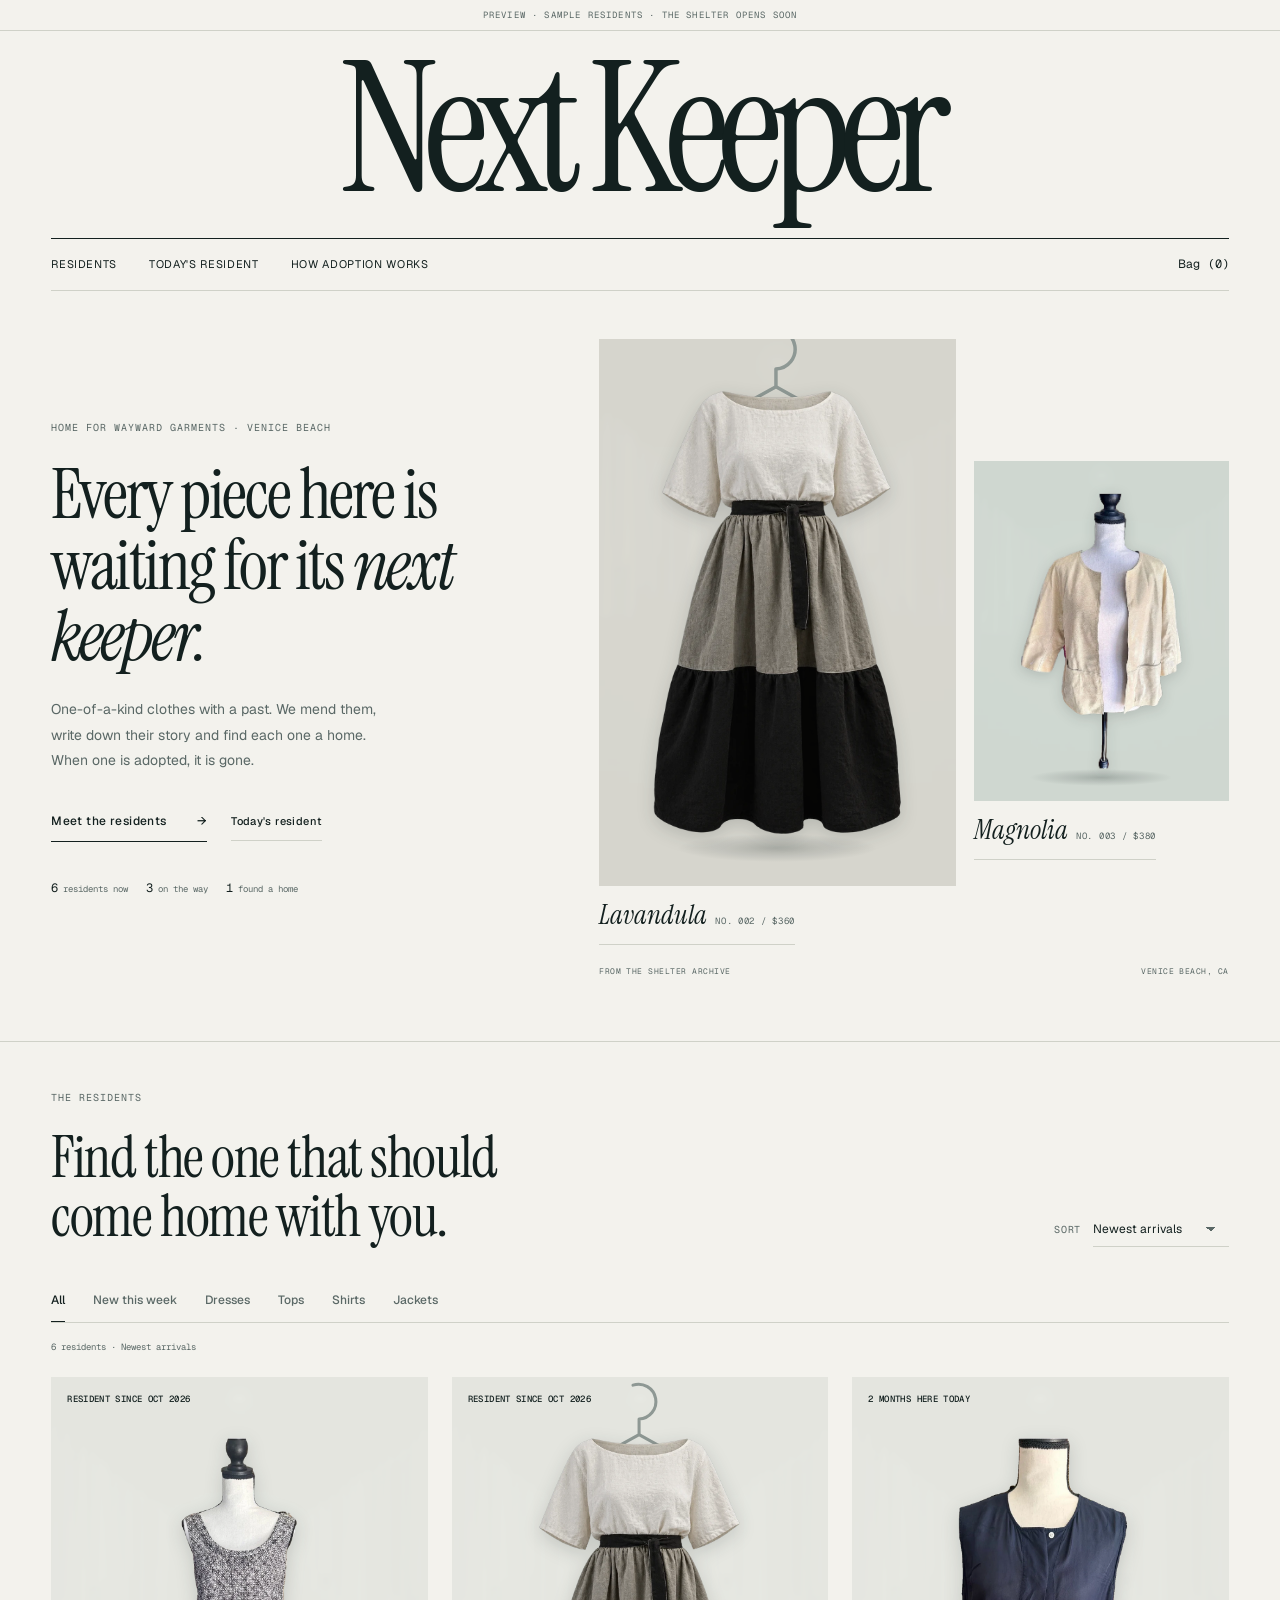
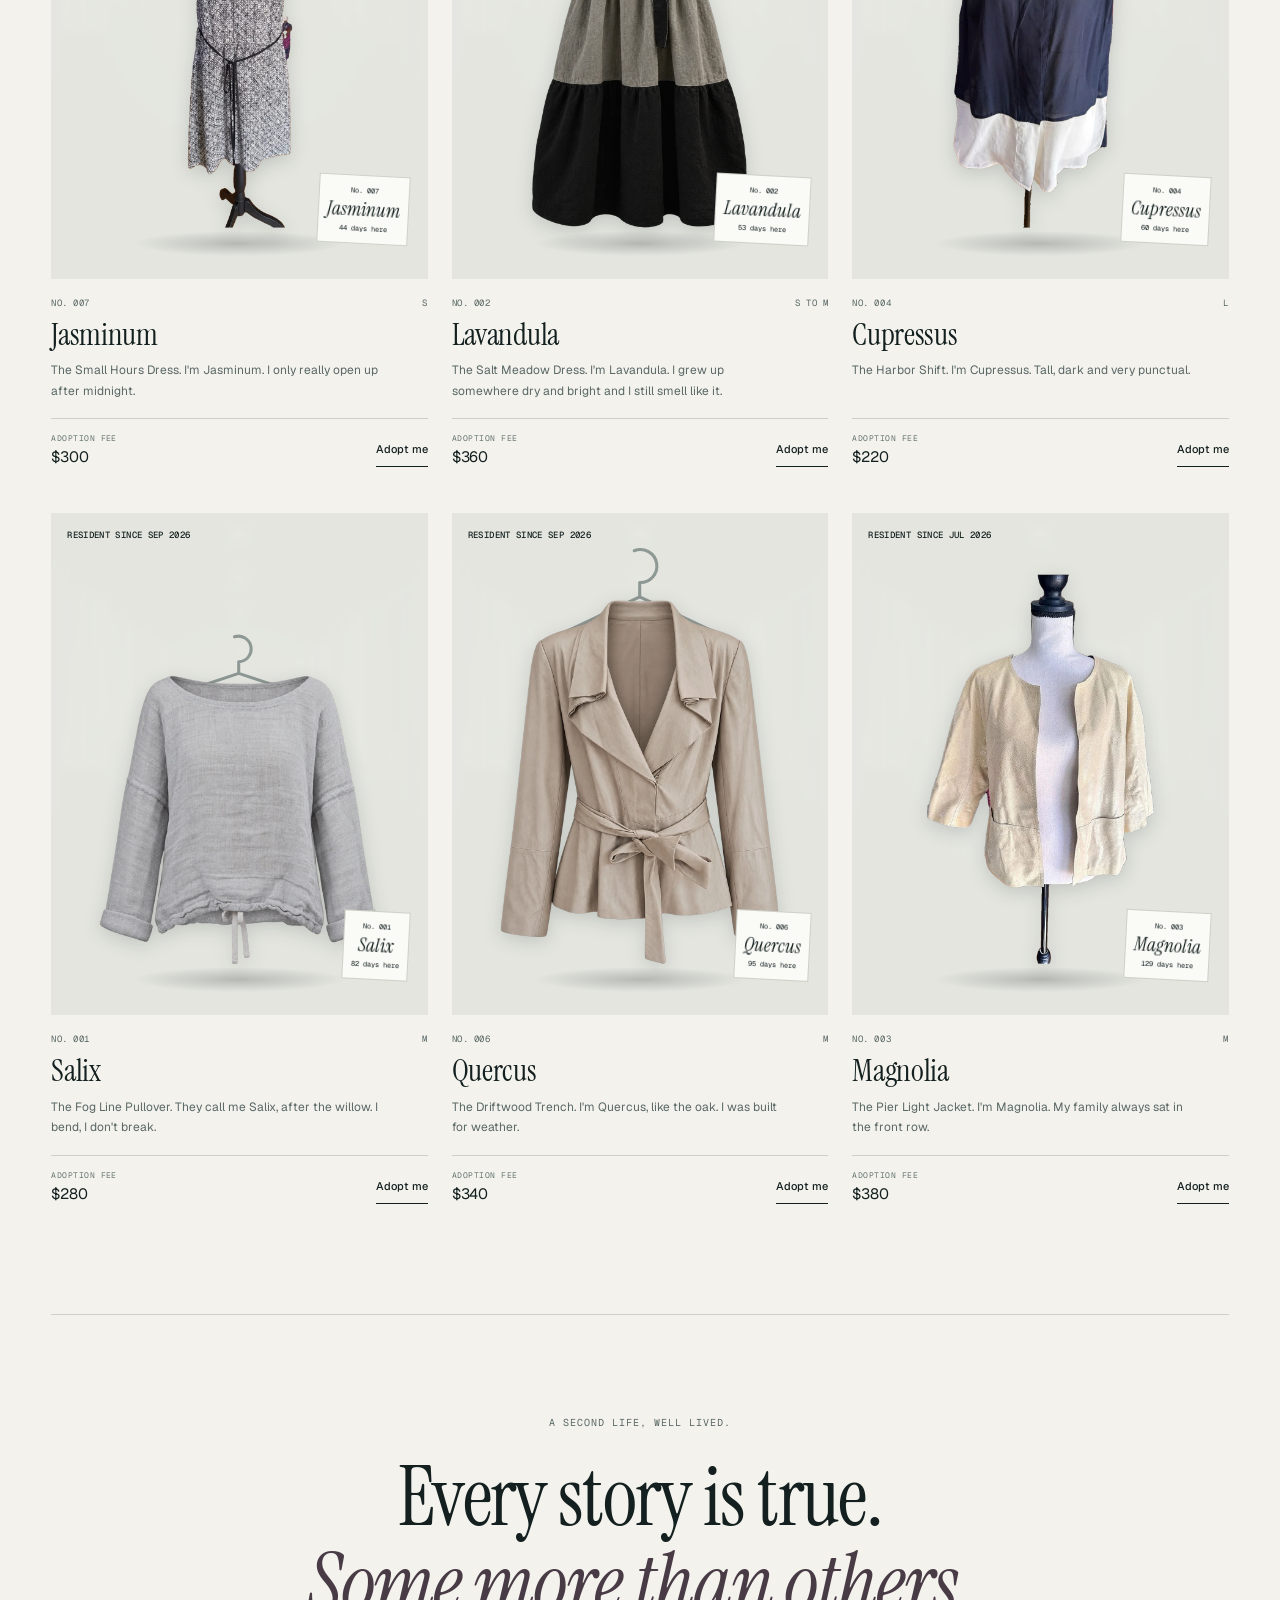
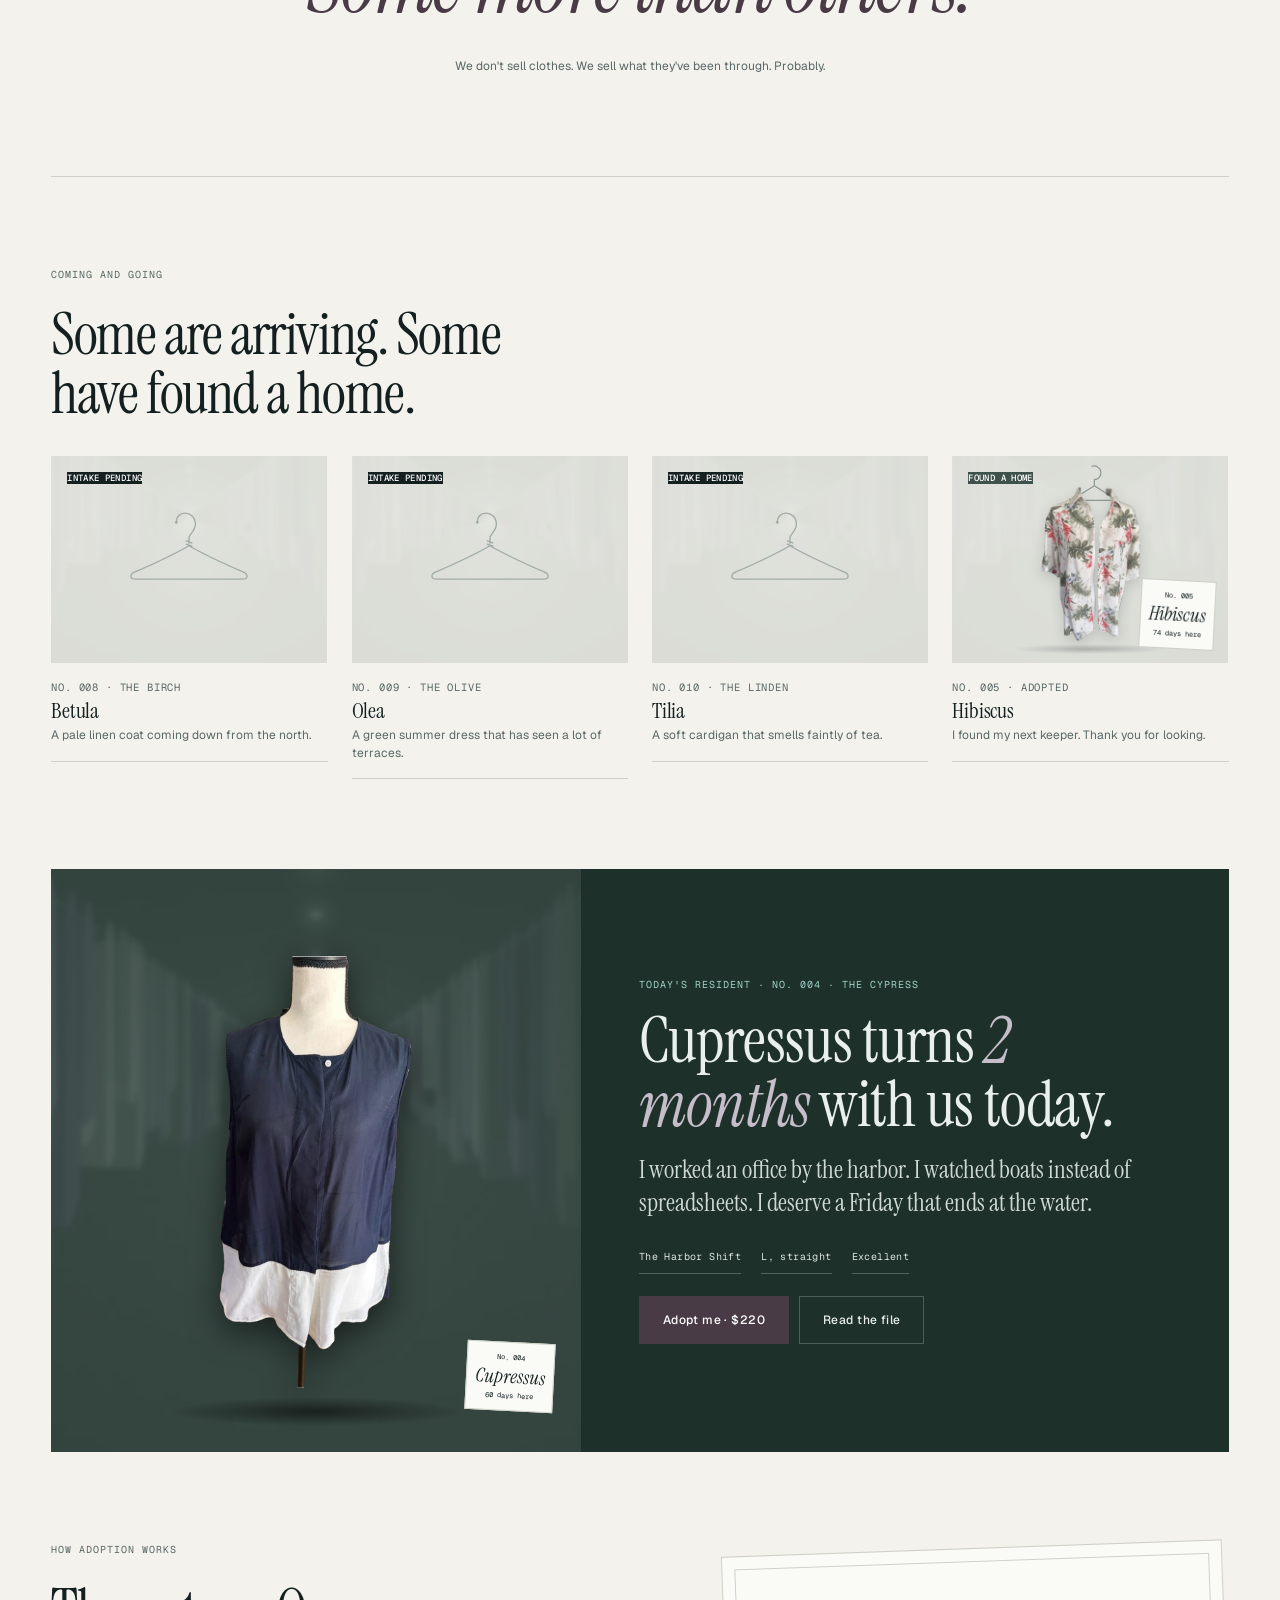
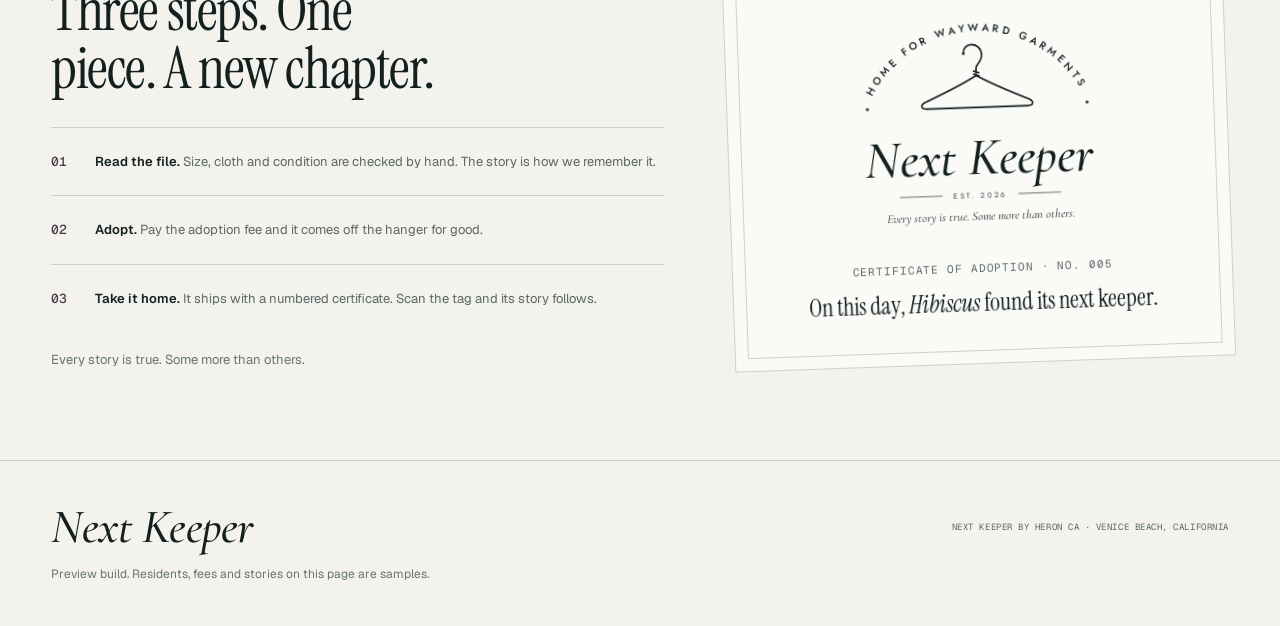
==== commit 1de95d60: "Refine Next Keeper into an editorial garment archive" ====
--- a/nextkeeper/index.html
+++ b/nextkeeper/index.html
@@ -6,15 +6,15 @@
   <meta name="robots" content="noindex,nofollow">
   <title>Next Keeper · Home for Wayward Garments</title>
   <meta name="description" content="Next Keeper is a shelter for clothes with a past. Meet the residents and adopt the one that should come home with you.">
-  <meta name="theme-color" content="#EEF2EF">
+  <meta name="theme-color" content="#F3F2ED">
   <link rel="icon" href="data:image/svg+xml,%3Csvg xmlns=%22http://www.w3.org/2000/svg%22 viewBox=%2240 20 320 190%22%3E%3Cpath d=%22M200 104V90c0-10 16-16 16-34 0-18-13-28-26-28-14 0-22 10-22 22M200 110c-24 14-90 46-136 66-14 6-14 18 2 18h268c16 0 16-12 2-18-46-20-112-52-136-66%22 fill=%22none%22 stroke=%22%2313201F%22 stroke-width=%2214%22 stroke-linecap=%22round%22/%3E%3C/svg%3E">
   <link rel="canonical" href="https://mrspace.online/nextkeeper/">
-  <link rel="stylesheet" href="/nextkeeper/nk.css?v=20261026-v4">
-  <script src="/nextkeeper/nk.js?v=20261026-v4" defer></script>
+  <link rel="stylesheet" href="/nextkeeper/nk.css?v=20261026-editorial">
+  <script src="/nextkeeper/nk.js?v=20261026-editorial" defer></script>
 </head>
 <body>
 <a class="skip-link" href="#main">Skip to content</a>
-<div id="ticker" class="ticker" aria-label="Shelter news"></div>
+<div class="notice">Preview · sample residents · the shelter opens soon</div>
 
 <header class="top">
   <a class="brand" href="./" aria-label="Next Keeper home">
@@ -23,84 +23,89 @@
   </a>
   <nav class="nav" aria-label="Main">
     <a href="#shelter">Residents</a>
-    <a href="#coming-sec">Arriving</a>
-    <a href="#adoption">How it works</a>
+    <a href="#today-sec">Today's resident</a>
+    <a href="#adoption">How adoption works</a>
   </nav>
   <button class="bag-btn" type="button" data-bag-open aria-label="Open your keeper's bag">
     <svg viewBox="0 0 24 24" aria-hidden="true"><path d="M6 8h12l-1 12H7L6 8Z M9 8V6a3 3 0 0 1 6 0v2" fill="none" stroke="currentColor" stroke-width="1.6" stroke-linejoin="round"/></svg>
-    <span>Bag</span><b data-bag-count>0</b>
+    <span>Bag</span><b id="bagCount">0</b>
   </button>
 </header>
 
 <main id="main">
   <section class="hero" data-ms-section="opening">
     <div class="hero-copy">
-      <p class="kicker"><span class="dot" aria-hidden="true"></span>Home for wayward garments · Venice Beach</p>
+      <p class="kicker">Home for Wayward Garments · Venice Beach</p>
       <h1 data-ms-field="opening.title">Every piece here is waiting for its <em>next keeper.</em></h1>
       <p class="lede" data-ms-field="opening.description">One-of-a-kind clothes with a past. We mend them, write down their story and find each one a home. When one is adopted, it is gone.</p>
       <div class="hero-actions">
         <a class="btn" href="#shelter">Meet the residents <span aria-hidden="true">→</span></a>
-        <a class="btn ghost" href="#adoption">How adoption works</a>
+        <a class="btn ghost" href="#today-sec">Today's resident</a>
       </div>
-      <ul class="promises">
-        <li>One of a kind</li><li>Mended by hand</li><li>Numbered certificate</li>
+      <ul class="stats" aria-label="Shelter at a glance">
+        <li><b id="st-wait">6</b><span>residents now</span></li>
+        <li><b id="st-queue">3</b><span>on the way</span></li>
+        <li><b id="st-homed">1</b><span>found a home</span></li>
       </ul>
     </div>
-    <div id="spot" class="spot" aria-live="polite"></div>
+    <div class="stage-wrap">
+      <div id="stage" class="stage" aria-label="Residents waiting today"></div>
+      <div class="stage-tools"><span class="mono">From the shelter archive</span><span class="mono">Venice Beach, CA</span></div>
+    </div>
   </section>
 
   <section id="shelter" data-ms-section="shelter" class="section">
     <div class="sec-head">
       <div>
         <p class="kicker">The residents</p>
-        <h2>Find the one that should <em>come home with you.</em></h2>
+        <h2>Find the one that should come home with you.</h2>
       </div>
-      <div class="tools">
-        <span id="resultCount" class="mono" role="status" aria-live="polite"></span>
-        <label class="sort"><span class="sr">Sort</span>
-          <select id="sort">
-            <option value="newest">Newest arrivals</option>
-            <option value="longest">Longest residents</option>
-            <option value="low">Fee: low to high</option>
-            <option value="high">Fee: high to low</option>
-          </select>
-        </label>
-      </div>
+      <label class="sort">Sort
+        <select id="sort">
+          <option value="newest">Newest arrivals</option>
+          <option value="longest">Longest residents</option>
+          <option value="low">Fee: low to high</option>
+          <option value="high">Fee: high to low</option>
+        </select>
+      </label>
     </div>
     <div id="filters" class="filters" role="toolbar" aria-label="Filter residents"></div>
+    <p id="resultCount" class="result-count" role="status" aria-live="polite"></p>
     <div id="grid" class="grid"></div>
   </section>
 
-  <section class="brand-note reveal" data-ms-section="philosophy">
-    <h2 data-ms-field="philosophy.title">Every story is true. <em>Some more than others.</em></h2>
+  <section class="brand-note" data-ms-section="philosophy">
+    <p class="kicker">A second life, well lived.</p>
+    <h2 data-ms-field="philosophy.title">Every story is true.<br><em>Some more than others.</em></h2>
     <p>We don't sell clothes. We sell what they've been through. Probably.</p>
   </section>
 
-  <section id="coming-sec" data-ms-section="coming-sec" class="section">
+  <section id="coming-sec" data-ms-section="coming-sec" class="section coming-wrap">
     <div class="sec-head">
       <div>
         <p class="kicker">Coming and going</p>
-        <h2>Some are arriving. <em>Some found a home.</em></h2>
+        <h2>Some are arriving. Some have found a home.</h2>
       </div>
     </div>
     <div id="coming" class="coming"></div>
   </section>
 
   <section id="today-sec" data-ms-section="today-sec" class="section">
-    <div id="today" class="today reveal"></div>
+    <div id="today" class="today"></div>
   </section>
 
   <section id="adoption" data-ms-section="adoption" class="section adoption">
     <div class="adopt-copy">
       <p class="kicker">How adoption works</p>
-      <h2>Three steps. One piece. <em>A new chapter.</em></h2>
+      <h2>Three steps. One piece. A new chapter.</h2>
       <ol class="steps">
-        <li class="reveal"><b>01</b><strong>Read the file.</strong><span>Size, cloth and condition are checked by hand. The story is how we remember it.</span></li>
-        <li class="reveal"><b>02</b><strong>Adopt.</strong><span>Pay the adoption fee and it comes off the hanger for good.</span></li>
-        <li class="reveal"><b>03</b><strong>Take it home.</strong><span>It ships with a numbered certificate. Scan the tag and its story follows.</span></li>
+        <li><b>01</b><span><strong>Read the file.</strong> Size, cloth and condition are checked by hand. The story is how we remember it.</span></li>
+        <li><b>02</b><span><strong>Adopt.</strong> Pay the adoption fee and it comes off the hanger for good.</span></li>
+        <li><b>03</b><span><strong>Take it home.</strong> It ships with a numbered certificate. Scan the tag and its story follows.</span></li>
       </ol>
-    </div>
-    <figure class="cert reveal" aria-label="Sample adoption certificate">
+      <p class="fine-print">Every story is true. Some more than others.</p>
+    </div>
+    <figure class="cert" aria-label="Sample adoption certificate">
       <div class="cert-seal" data-logo></div>
       <figcaption>
         <span class="mono">Certificate of adoption · No. 005</span>
@@ -115,12 +120,8 @@
     <a class="brand" href="./"><span class="brand-icon" data-hanger></span><span class="brand-name">Next Keeper</span></a>
     <p>Next Keeper by Heron CA · Venice Beach, California</p>
   </div>
-  <p class="foot-small">Preview build. Residents, fees and stories on this page are samples. Nothing is reserved or charged.</p>
+  <p class="foot-small">Preview build. Residents, fees and stories on this page are samples.</p>
 </footer>
-
-<div id="dock" class="dock" hidden>
-  <button type="button" data-bag-open><span><b data-bag-count>0</b> in your bag</span><span id="dockTotal">$0</span><span aria-hidden="true">→</span></button>
-</div>
 
 <dialog id="bag" class="bag" aria-labelledby="bagTitle">
   <div class="bag-head"><h2 id="bagTitle">Your keeper's bag</h2><button type="button" class="icon-btn" data-bag-close aria-label="Close bag">×</button></div>
@@ -132,6 +133,7 @@
     <p id="bagNotice" class="dialog-notice" role="status" aria-live="polite"></p>
   </div>
 </dialog>
+
 
 <dialog id="fileDialog" class="file-dialog" aria-label="Intake file"><div id="file"></div></dialog>
 <div id="toast" class="toast" role="status" aria-live="polite"></div>
--- a/nextkeeper/nk.css
+++ b/nextkeeper/nk.css
@@ -51,333 +51,402 @@
 @font-face{font-family:'Cormorant Garamond';src:url('fonts/cormorant-italic.ttf') format('truetype');font-display:swap;font-weight:500;font-style:italic}
 @font-face{font-family:'Jost';src:url('fonts/jost.ttf') format('truetype');font-display:swap;font-weight:400}
 @font-face{font-family:'Jost';src:url('fonts/jost-medium.ttf') format('truetype');font-display:swap;font-weight:500}
-/* Next Keeper: a bright, playful shelter. Every resident stands in its own colour of light. */
+/* Next Keeper: a shelter for clothes. Cool mist walls, white surfaces, iron ink, violet ink for the call to adopt. */
 :root{
-  --bg:#F4F5F1;--surface:#FFFFFF;--line:#E1E5DF;
-  --ink:#141B1A;--ink-2:#58625F;--ink-3:#6B7572;
-  --accent:#4E3F86;--accent-2:#6A58B5;--accent-soft:#ECE8F8;--teal:#2E6B62;--gold:#F2D16B;
+  --bg:#F3F2ED;--surface:#FAFAF7;--surface-2:#E9EAE4;--line:#CFD1C8;
+  --ink:#13201F;--ink-2:#5A6866;--ink-3:#667571;
+  --accent:#493B46;--accent-ink:#FFFFFF;--accent-soft:#EAE3E7;--teal:#3E514A;
   --night:#121A1B;
   --display:"Instrument Serif",Georgia,serif;
   --sans:"Geist",system-ui,-apple-system,sans-serif;
   --mono:"Geist Mono",ui-monospace,monospace;
+  --r:0px;--r-sm:0px;
   --gutter:max(16px,min(4vw,56px));
-  --ease:cubic-bezier(.2,.75,.2,1);
-  --spring:cubic-bezier(.34,1.56,.64,1);
+  --ease:cubic-bezier(.2,.7,.2,1);
   color-scheme:light;
 }
 *{box-sizing:border-box}
 [hidden]{display:none!important}
-html{scroll-behavior:smooth;overflow-x:clip;scroll-padding-top:90px}
+html{scroll-behavior:smooth;overflow-x:clip}
 body{margin:0;background:var(--bg);color:var(--ink);font:400 16px/1.55 var(--sans);-webkit-font-smoothing:antialiased;overflow-x:hidden}
 img{max-width:100%;display:block}
 a{color:inherit}
 button{font:inherit;color:inherit}
-h1,h2,h3{font-family:var(--display);font-weight:400;margin:0;letter-spacing:-.015em;text-wrap:balance}
-h2 em,h1 em{color:var(--accent)}
-.mono,.kicker{font-family:var(--mono);font-size:11.5px;letter-spacing:.1em;text-transform:uppercase}
-.kicker{color:var(--ink-2);margin:0 0 16px;display:flex;align-items:center;gap:10px}
-.kicker .dot{width:8px;height:8px;border-radius:50%;background:#3BB273;box-shadow:0 0 0 4px rgba(59,178,115,.18);animation:pulse 2s infinite}
-@keyframes pulse{50%{box-shadow:0 0 0 7px rgba(59,178,115,0)}}
-.sr{position:absolute;width:1px;height:1px;overflow:hidden;clip:rect(0 0 0 0)}
-:focus-visible{outline:2px solid var(--accent);outline-offset:3px}
-.skip-link{position:fixed;top:10px;left:10px;padding:12px 18px;background:var(--surface);z-index:100;transform:translateY(-180%);border-radius:999px}
-.skip-link:focus{transform:none}
-
-/* ticker */
-.ticker{background:var(--ink);color:#E9EEEC;overflow:hidden;font:12px var(--mono);letter-spacing:.06em;white-space:nowrap}
-.ticker-track{display:flex;width:max-content;animation:tick 38s linear infinite}
-.ticker-track>div{display:flex;align-items:center;gap:22px;padding:9px 11px}
-.ticker em{font:italic 15px var(--display);letter-spacing:0;color:#CFC6F5}
-.ticker i{font-style:normal;color:var(--gold)}
-.ticker:hover .ticker-track{animation-play-state:paused}
-@keyframes tick{to{transform:translateX(-50%)}}
+h1,h2,h3{font-family:var(--display);font-weight:400;margin:0;letter-spacing:-.01em;text-wrap:balance}
+em{font-style:italic}
+.mono,.kicker{font-family:var(--mono);font-size:12px;letter-spacing:.08em;text-transform:uppercase}
+.kicker{color:var(--teal);margin:0 0 14px}
+
+.notice{background:var(--night);color:#DCE6E2;text-align:center;font:12px var(--mono);letter-spacing:.12em;text-transform:uppercase;padding:8px 16px}
 
 /* header */
-.top{position:sticky;top:0;z-index:30;display:flex;align-items:center;gap:28px;padding:14px var(--gutter);background:rgba(244,245,241,.8);backdrop-filter:saturate(1.6) blur(16px);-webkit-backdrop-filter:saturate(1.6) blur(16px)}
+.top{position:sticky;top:0;z-index:30;display:flex;align-items:center;gap:28px;padding:12px var(--gutter);background:rgba(238,242,239,.78);backdrop-filter:saturate(1.4) blur(14px);-webkit-backdrop-filter:saturate(1.4) blur(14px);border-bottom:1px solid var(--line)}
 .brand{display:flex;align-items:center;gap:10px;text-decoration:none}
-.brand-icon{display:block;width:40px}
-.brand-icon svg,.cert-seal svg{display:block;width:100%;height:auto}
-.brand-name{font:italic 500 32px/1 'Cormorant Garamond',var(--display)}
-.nav{display:flex;gap:6px;margin-left:auto;background:var(--surface);padding:5px;border-radius:999px;box-shadow:0 1px 0 var(--line)}
-.nav a{text-decoration:none;font-size:14px;color:var(--ink-2);padding:8px 16px;border-radius:999px;transition:background .25s,color .25s}
-.nav a:hover{background:var(--bg);color:var(--ink)}
-.bag-btn{display:inline-flex;align-items:center;gap:10px;background:var(--ink);color:#fff;border:0;border-radius:999px;padding:10px 12px 10px 18px;cursor:pointer;font-size:14px;transition:transform .3s var(--spring)}
-.bag-btn:hover{transform:scale(1.04)}
+.brand-icon{display:block;width:36px}
+.brand-icon svg,.cert-seal svg,.empty-hanger svg{display:block;width:100%;height:auto}
+.brand-name{font-family:var(--display);font-size:26px;line-height:1;letter-spacing:-.01em}
+.nav{display:flex;gap:26px;margin-left:auto}
+.nav a{text-decoration:none;font-size:14px;color:var(--ink-2);transition:color .2s}
+.nav a:hover{color:var(--ink)}
+.bag-btn{display:inline-flex;align-items:center;gap:8px;background:var(--surface);border:1px solid var(--line);border-radius:999px;padding:8px 10px 8px 14px;cursor:pointer;font-size:14px;transition:border-color .2s}
+.bag-btn:hover{border-color:var(--ink-3)}
 .bag-btn svg{width:18px;height:18px}
-.bag-btn b{min-width:24px;height:24px;border-radius:999px;background:#fff;color:var(--ink);font:500 12px/24px var(--mono);text-align:center;padding:0 7px}
-.bag-btn.bump{animation:bump .6s var(--spring)}
-@keyframes bump{40%{transform:scale(1.14) rotate(-3deg)}}
+.bag-btn b{min-width:22px;height:22px;border-radius:999px;background:var(--ink);color:#fff;font:500 12px/22px var(--mono);text-align:center;padding:0 6px}
+.bag-btn.bump b{animation:bump .5s var(--ease)}
+@keyframes bump{40%{transform:scale(1.35);background:var(--accent)}}
 
 /* buttons */
-.btn{display:inline-flex;align-items:center;justify-content:center;gap:8px;border:0;background:var(--accent);color:#fff;font:500 15px var(--sans);padding:15px 24px;border-radius:999px;text-decoration:none;cursor:pointer;transition:transform .3s var(--spring),background .2s,box-shadow .3s}
-.btn:hover{transform:translateY(-2px);background:var(--accent-2);box-shadow:0 14px 30px -14px rgba(78,63,134,.8)}
-.btn.ghost{background:var(--surface);color:var(--ink);box-shadow:inset 0 0 0 1px var(--line)}
-.btn.ghost:hover{box-shadow:inset 0 0 0 1px var(--ink)}
-.btn.in{background:var(--teal)}
+.btn{display:inline-flex;align-items:center;justify-content:center;gap:8px;border:1px solid var(--accent);background:var(--accent);color:var(--accent-ink);font:500 15px var(--sans);padding:13px 22px;border-radius:999px;text-decoration:none;cursor:pointer;transition:transform .2s var(--ease),background .2s,box-shadow .2s}
+.btn:hover{transform:translateY(-1px);box-shadow:0 10px 24px -12px rgba(78,63,134,.7)}
+.btn:focus-visible,.chip-btn:focus-visible,.adopt-btn:focus-visible,.bag-btn:focus-visible{outline:2px solid var(--accent);outline-offset:3px}
+.btn.ghost{background:transparent;color:var(--ink);border-color:var(--line)}
+.btn.ghost:hover{border-color:var(--ink);box-shadow:none}
 .btn.full{width:100%}
-.plus{flex:none;width:46px;height:46px;border-radius:50%;border:0;background:var(--ink);color:#fff;display:grid;place-items:center;cursor:pointer;transition:transform .35s var(--spring),background .25s}
-.plus svg{width:20px;height:20px}
-.plus:hover{transform:scale(1.12) rotate(90deg);background:var(--accent)}
-.plus.in{background:var(--teal)}
-.plus.in:hover{transform:scale(1.08)}
 
 /* hero */
-.hero{display:grid;grid-template-columns:minmax(0,1fr) minmax(0,1.05fr);gap:clamp(28px,5vw,80px);align-items:center;padding:clamp(28px,4vw,56px) var(--gutter) clamp(40px,5vw,72px)}
-.hero h1{font-size:clamp(54px,7vw,116px);line-height:.92;letter-spacing:-.03em}
-.lede{max-width:470px;color:var(--ink-2);font-size:18px;margin:24px 0 32px}
+.hero{display:grid;grid-template-columns:minmax(0,1fr) minmax(0,1fr);gap:clamp(24px,5vw,72px);align-items:center;padding:clamp(40px,6vw,84px) var(--gutter) clamp(32px,4vw,48px)}
+.hero h1{font-size:clamp(48px,6.2vw,96px);line-height:.98}
+.hero h1 em{color:var(--accent)}
+.lede{max-width:500px;color:var(--ink-2);font-size:18px;margin:22px 0 30px}
 .hero-actions{display:flex;flex-wrap:wrap;gap:10px}
-.promises{list-style:none;display:flex;flex-wrap:wrap;gap:8px 22px;padding:0;margin:34px 0 0;font-size:14px;color:var(--ink-2)}
-.promises li{display:flex;align-items:center;gap:8px}
-.promises li::before{content:"";width:16px;height:16px;border-radius:50%;background:var(--accent-soft) url("data:image/svg+xml,%3Csvg xmlns='http://www.w3.org/2000/svg' viewBox='0 0 24 24'%3E%3Cpath d='M6 12.5l4 4 8-9' fill='none' stroke='%234E3F86' stroke-width='2.6' stroke-linecap='round' stroke-linejoin='round'/%3E%3C/svg%3E") center/11px no-repeat}
-
-.spot{--tint:#E8E0F6;position:relative;background:var(--tint);border-radius:36px;aspect-ratio:1/1.08;overflow:hidden;transition:background .8s var(--ease);isolation:isolate}
-.spot::before{content:"";position:absolute;inset:-20% -20% auto auto;width:70%;aspect-ratio:1;border-radius:50%;background:radial-gradient(closest-side,rgba(255,255,255,.75),transparent);z-index:-1}
-.spot-stage{position:absolute;inset:0 0 0 0;border:0;padding:0;background:none;cursor:pointer}
-.spot .shot{inset:6% 4% 15% 4%}
-.spot.in-r .piece,.spot.in-l .piece{animation:swingIn 1s var(--ease) both}
-.spot.in-l .piece{animation-name:swingInL}
-@keyframes swingIn{from{opacity:0;transform:translateX(-50%) translateX(60px) rotate(6deg)}}
-@keyframes swingInL{from{opacity:0;transform:translateX(-50%) translateX(-60px) rotate(-6deg)}}
-.bubble{position:absolute;top:7%;left:6%;max-width:min(300px,52%);margin:0;z-index:3}
-.bubble span{display:block;background:#fff;padding:14px 18px;border-radius:22px 22px 22px 6px;font:italic 400 clamp(17px,1.5vw,21px)/1.25 var(--display);box-shadow:0 18px 40px -22px rgba(20,27,26,.45);animation:pop .7s var(--spring) .35s both}
-@keyframes pop{from{opacity:0;transform:translateY(10px) scale(.9)}}
-.spot-foot{position:absolute;left:14px;right:14px;bottom:14px;z-index:3;display:flex;justify-content:space-between;align-items:center;gap:16px;background:rgba(255,255,255,.82);backdrop-filter:blur(14px);-webkit-backdrop-filter:blur(14px);border-radius:24px;padding:14px 14px 14px 22px}
-.spot-foot h2{font-size:clamp(30px,2.8vw,42px);line-height:1}
-.spot-foot p{margin:2px 0 0;font-size:14px;color:var(--ink-2)}
-.spot-foot .mono{font-size:10.5px;color:var(--ink-3)}
-.spot-buy{display:flex;align-items:center;gap:14px}
-.spot-buy b{font:500 20px var(--sans)}
-.spot-nav{position:absolute;top:18px;right:18px;z-index:3;display:flex;align-items:center;gap:8px;background:rgba(255,255,255,.7);backdrop-filter:blur(10px);border-radius:999px;padding:4px}
-.spot-nav button{width:34px;height:34px;border:0;border-radius:50%;background:transparent;cursor:pointer;font-size:15px}
-.spot-nav button:hover{background:#fff}
-.dots{display:flex;gap:5px}
-.dots i{width:6px;height:6px;border-radius:999px;background:rgba(20,27,26,.25);transition:width .4s var(--ease)}
-.dots i.on{width:18px;background:var(--ink)}
-
-/* the photo: garment floats in its own light and sways when you come close */
-.shot{position:absolute;inset:0;display:block;container-type:size}
-.shot::after{content:"";position:absolute;left:50%;bottom:2%;width:52%;height:5%;transform:translateX(-50%);border-radius:50%;background:radial-gradient(closest-side,rgba(20,27,26,.2),transparent)}
-.piece{position:absolute;left:50%;bottom:5%;height:88%;aspect-ratio:1086/1448;transform:translateX(-50%);transform-origin:50% 0;z-index:1;transition:transform .9s var(--ease)}
-.piece img{position:absolute;inset:0;width:100%;height:100%;object-fit:contain;object-position:50% 100%;filter:drop-shadow(0 2cqw 3cqw rgba(20,27,26,.18))}
+.stats{list-style:none;display:flex;flex-wrap:wrap;gap:12px 36px;padding:0;margin:40px 0 0}
+.stats li{display:flex;flex-direction:column;gap:2px}
+.stats b{font:400 34px/1 var(--display)}
+.stats span{font:12px var(--mono);letter-spacing:.06em;color:var(--ink-2);text-transform:uppercase}
+
+.stage-wrap{position:relative;min-width:0}
+.stage{display:grid;grid-template-columns:1.4fr 1fr;align-items:start;gap:18px}
+.intake{display:flex;flex-direction:column;min-width:0;padding:0;border:0;background:none;text-align:left;cursor:pointer}
+.intake.p1{margin-top:48%}
+.intake-photo{position:relative;display:block;width:100%;aspect-ratio:3/4.6;overflow:hidden;background:var(--surface-2)}
+.intake.p1 .intake-photo{aspect-ratio:3/4}
+.intake-label{display:flex;justify-content:space-between;align-items:baseline;gap:8px;padding:14px 0;border-bottom:1px solid var(--line)}
+.intake-name{font:italic 400 27px/1.1 var(--display)}
+.intake-label .mono{font-size:9px;color:var(--ink-2);white-space:nowrap}
+.intake-photo .piece{height:92%;bottom:4%}
+.intake-photo .archive-tag{display:none}
+.intake-photo .shot{background:#DDDCD4}
+.intake.p1 .shot{background:#D6DED7}
+.intake-photo .shot::after{opacity:.035}
+.intake:hover .piece img{scale:1.025}
+.intake .piece img{transition:scale .6s var(--ease)}
+
+/* sections */
+.section{padding:clamp(56px,7vw,104px) var(--gutter) 0}
+.sec-head{display:flex;justify-content:space-between;align-items:flex-end;gap:20px;flex-wrap:wrap;margin-bottom:22px}
+.sec-head h2,.adoption h2{font-size:clamp(34px,4vw,56px);line-height:1.02;max-width:760px}
+.sort{display:flex;align-items:center;gap:10px;font:12px var(--mono);letter-spacing:.06em;text-transform:uppercase;color:var(--ink-2)}
+.sort select{font:500 14px var(--sans);color:var(--ink);background:var(--surface);border:1px solid var(--line);border-radius:999px;padding:9px 34px 9px 14px;appearance:none;cursor:pointer;
+  background-image:linear-gradient(45deg,transparent 50%,var(--ink-2) 50%),linear-gradient(135deg,var(--ink-2) 50%,transparent 50%);background-position:calc(100% - 18px) 52%,calc(100% - 13px) 52%;background-size:5px 5px;background-repeat:no-repeat}
+
+.filters{display:flex;gap:8px;margin-bottom:24px;overflow-x:auto;scrollbar-width:none;padding-bottom:2px}
+.filters::-webkit-scrollbar{display:none}
+.chip-btn{flex:none;font:500 14px var(--sans);color:var(--ink-2);background:transparent;border:1px solid var(--line);padding:8px 16px;border-radius:999px;cursor:pointer;transition:all .2s}
+.chip-btn:hover{color:var(--ink);border-color:var(--ink-3)}
+.chip-btn.on{background:var(--ink);color:#fff;border-color:var(--ink)}
+
+/* resident cards */
+.grid{display:grid;grid-template-columns:repeat(auto-fill,minmax(250px,1fr));gap:20px}
+.resident{position:relative;display:flex;flex-direction:column;background:var(--surface);border-radius:var(--r);padding:8px;transition:transform .35s var(--ease),box-shadow .35s var(--ease)}
+.resident:hover{transform:translateY(-4px);box-shadow:0 24px 50px -30px rgba(19,32,31,.45)}
+.resident-photo{position:relative;aspect-ratio:4/5;border-radius:14px;overflow:hidden;display:block;cursor:pointer;border:0;padding:0;background:var(--surface-2)}
+.resident-photo .shot img{transition:transform .6s var(--ease)}
+.resident:hover .resident-photo .shot img{transform:scale(1.03)}
+.resident-body{display:flex;flex-direction:column;gap:6px;padding:14px 8px 8px;flex:1}
+.resident-meta{display:flex;justify-content:space-between;font:11px var(--mono);letter-spacing:.06em;text-transform:uppercase;color:var(--ink-2)}
+.resident h3{font-size:24px;line-height:1.08}
+.resident h3 button{all:unset;cursor:pointer}
+.resident-line{font-size:14px;line-height:1.45;color:var(--ink-2);margin:0;flex:1;display:-webkit-box;-webkit-line-clamp:2;-webkit-box-orient:vertical;overflow:hidden}
+.resident-buy{display:flex;justify-content:space-between;align-items:center;gap:10px;margin-top:10px}
+.fee{font:600 18px var(--sans);letter-spacing:-.01em}
+.fee small{display:block;font:11px var(--mono);letter-spacing:.06em;text-transform:uppercase;color:var(--ink-3);margin-bottom:1px}
+.adopt-btn{display:inline-flex;align-items:center;gap:6px;border:0;border-radius:999px;background:var(--accent);color:#fff;font:500 14px var(--sans);padding:10px 16px;cursor:pointer;transition:transform .2s var(--ease),background .2s}
+.adopt-btn:hover{transform:translateY(-1px)}
+.adopt-btn.in{background:var(--accent-soft);color:var(--accent)}
+.adopt-btn[disabled]{background:var(--surface-2);color:var(--ink-3);cursor:default;transform:none}
+.status{position:absolute;top:12px;left:12px;z-index:3;font:500 11px var(--mono);letter-spacing:.06em;text-transform:uppercase;padding:6px 10px;border-radius:999px;background:rgba(255,255,255,.92);color:var(--ink-2);box-shadow:0 1px 2px rgba(19,32,31,.06)}
+.status.new{background:var(--accent);color:#fff}
+.status.milestone{background:var(--accent-soft);color:var(--accent)}
+.status.soon{background:var(--ink);color:#fff}
+.status.home{background:var(--teal);color:#fff}
+.resident.is-adopted .shot img{filter:grayscale(1) brightness(.7)}
+.resident.is-arriving{background:transparent;border:1px dashed var(--line)}
+.resident.is-arriving:hover{transform:none;box-shadow:none}
+
+/* the intake photo: a clean studio sweep, same light for every resident */
+.shot{position:absolute;inset:0;display:block;overflow:hidden;container-type:size;
+  background:linear-gradient(to bottom,transparent 0 80%,rgba(19,32,31,.04) 80%,rgba(19,32,31,.07) 100%),radial-gradient(120% 85% at 50% 28%,#FCFDFC 0,#EDF1EE 55%,#DCE3DF 100%)}
+.shot::before{content:"";position:absolute;left:50%;bottom:4.5%;width:56%;height:5%;transform:translateX(-50%);border-radius:50%;background:radial-gradient(closest-side,rgba(19,32,31,.22),transparent);pointer-events:none}
+.piece{position:absolute;left:50%;bottom:6%;height:84%;aspect-ratio:1086/1448;transform:translateX(-50%);z-index:1}
+.piece img{position:absolute;inset:0;width:100%;height:100%;object-fit:contain;object-position:50% 100%;filter:drop-shadow(0 1.5cqw 2.4cqw rgba(19,32,31,.16))}
 .piece-hanger{position:absolute;inset:0;width:100%;height:100%;overflow:visible}
-.piece-hanger path{fill:none;stroke:#7E8784;stroke-width:10;stroke-linecap:round;stroke-linejoin:round}
-.shot.empty{display:grid;place-items:center;color:#A3ACA8}
-.shot.empty::after{display:none}
-.ghost-hanger{width:44%;animation:sway 4s ease-in-out infinite;transform-origin:50% 10%}
-.ghost-hanger svg{width:100%}
-@keyframes sway{50%{transform:rotate(4deg)}}
-
-/* residents */
-.section{padding:clamp(72px,9vw,128px) var(--gutter) 0}
-.sec-head{display:flex;justify-content:space-between;align-items:flex-end;gap:20px;flex-wrap:wrap;margin-bottom:26px}
-.sec-head h2,.adoption h2{font-size:clamp(38px,4.6vw,68px);line-height:1;max-width:820px;letter-spacing:-.025em}
-.tools{display:flex;align-items:center;gap:16px}
-.tools .mono{color:var(--ink-3)}
-.sort select{font:500 14px var(--sans);color:var(--ink);background:var(--surface);border:0;box-shadow:inset 0 0 0 1px var(--line);border-radius:999px;padding:11px 38px 11px 18px;appearance:none;cursor:pointer;
-  background-image:linear-gradient(45deg,transparent 50%,var(--ink-2) 50%),linear-gradient(135deg,var(--ink-2) 50%,transparent 50%);background-position:calc(100% - 20px) 52%,calc(100% - 15px) 52%;background-size:5px 5px;background-repeat:no-repeat}
-.filters{display:flex;gap:8px;margin-bottom:28px;overflow-x:auto;scrollbar-width:none;padding:2px}
-.filters::-webkit-scrollbar{display:none}
-.pill{flex:none;font:500 14px var(--sans);color:var(--ink);background:var(--surface);border:0;box-shadow:inset 0 0 0 1px var(--line);padding:10px 18px;border-radius:999px;cursor:pointer;transition:all .25s var(--ease)}
-.pill:hover{box-shadow:inset 0 0 0 1px var(--ink)}
-.pill.on{background:var(--ink);color:#fff;box-shadow:none}
-
-.grid{display:grid;grid-template-columns:repeat(3,minmax(0,1fr));gap:clamp(14px,1.8vw,24px)}
-.card{--tint:#E6EAE7;position:relative;display:flex;flex-direction:column;background:var(--tint);border-radius:28px;overflow:hidden;transition:transform .5s var(--ease),box-shadow .5s var(--ease)}
-.card:hover{transform:translateY(-6px);box-shadow:0 30px 60px -36px rgba(20,27,26,.5)}
-.card-photo{position:relative;aspect-ratio:4/4.6;border:0;padding:0;background:none;cursor:pointer;display:block;width:100%}
-.card:hover .piece{transform:translateX(-50%) rotate(-2.2deg)}
-.card:hover .piece{animation:swing 1.6s var(--ease)}
-@keyframes swing{0%{transform:translateX(-50%) rotate(0)}30%{transform:translateX(-50%) rotate(-3deg)}60%{transform:translateX(-50%) rotate(1.6deg)}100%{transform:translateX(-50%) rotate(-2.2deg)}}
-.card-bubble{position:absolute;top:16px;right:16px;max-width:62%;z-index:3;background:#fff;padding:10px 14px;border-radius:18px 18px 6px 18px;font:italic 16px/1.25 var(--display);text-align:left;box-shadow:0 14px 30px -18px rgba(20,27,26,.45);opacity:0;transform:translateY(8px) scale(.92);transition:opacity .35s var(--ease),transform .5s var(--spring)}
-.card:hover .card-bubble,.card-photo:focus-visible .card-bubble{opacity:1;transform:none}
-.chip{position:absolute;top:16px;left:16px;z-index:3;font:500 11px var(--mono);letter-spacing:.08em;text-transform:uppercase;padding:7px 11px;border-radius:999px;background:#fff;color:var(--accent)}
-.chip.gold{background:var(--gold);color:#3E3208}
-.chip.dark{background:var(--ink);color:#fff}
-.card-foot{display:flex;justify-content:space-between;align-items:flex-end;gap:12px;padding:0 16px 16px 22px;margin-top:auto}
-.card-name h3{font-size:clamp(28px,2.4vw,36px);line-height:1}
-.card-name h3 button{all:unset;cursor:pointer}
-.card-name span{display:block;font-size:13.5px;color:var(--ink-2);margin-top:4px}
-.card-buy{display:flex;align-items:center;gap:12px;background:rgba(255,255,255,.75);padding:5px 5px 5px 16px;border-radius:999px}
-.card-buy b{font:500 16px var(--sans)}
-.none{grid-column:1/-1;color:var(--ink-2);padding:40px 0}
-
-/* brand note */
-.brand-note{margin:clamp(72px,9vw,128px) var(--gutter) 0;padding:clamp(48px,7vw,96px) 24px;text-align:center;background:var(--accent);color:#fff;border-radius:36px;position:relative;overflow:hidden}
-.brand-note::before,.brand-note::after{content:"";position:absolute;width:340px;aspect-ratio:1;border-radius:50%;background:rgba(255,255,255,.08)}
-.brand-note::before{left:-120px;top:-140px}.brand-note::after{right:-100px;bottom:-180px}
-.brand-note h2{font-size:clamp(40px,5.6vw,84px);line-height:1;letter-spacing:-.03em;position:relative}
-.brand-note h2 em{color:#D9D1FA}
-.brand-note p{margin:20px 0 0;font-size:16px;color:#E2DCFB;position:relative}
+.piece-hanger path{fill:none;stroke:#8E9894;stroke-width:10;stroke-linecap:round;stroke-linejoin:round}
+.empty-hanger{position:absolute;left:50%;top:26%;width:46%;transform:translateX(-50%);z-index:1;opacity:.9}
+/* only today's resident stands in the corridor of hangers */
+.today-photo .shot{background:var(--night) var(--corridor,none) center 42%/cover no-repeat}
+.today-photo .shot::before{background:radial-gradient(closest-side,rgba(0,0,0,.55),transparent)}
+.today-photo .shot::after{content:"";position:absolute;inset:0;pointer-events:none;background:radial-gradient(90% 70% at 50% 55%,transparent 55%,rgba(0,0,0,.35))}
+.today-photo .piece img{filter:drop-shadow(0 2cqw 3cqw rgba(0,0,0,.55))}
+.today-photo .piece-hanger path{stroke:#7d8784}
 
 /* coming and going */
-.coming{display:grid;grid-template-columns:repeat(4,minmax(0,1fr));gap:clamp(14px,1.8vw,24px)}
-.soon h3{font-size:26px;margin-top:14px}
-.soon h3 small{font:11px var(--mono);letter-spacing:.08em;text-transform:uppercase;color:var(--ink-3)}
-.soon p{margin:4px 0 0;font-size:14px;color:var(--ink-2)}
-.soon-photo{position:relative;aspect-ratio:1/1.1;border-radius:24px;overflow:hidden;background:repeating-linear-gradient(135deg,#ECEEEA 0 12px,#E6E9E4 12px 24px)}
-.homed .soon-photo{background:var(--tint)}
-.homed .piece img{filter:saturate(.9) drop-shadow(0 2cqw 3cqw rgba(20,27,26,.18))}
-.stamp{position:absolute;right:14px;bottom:18px;z-index:3;font:500 13px var(--mono);letter-spacing:.14em;text-transform:uppercase;color:var(--teal);border:2px solid var(--teal);padding:6px 12px;border-radius:8px;transform:rotate(-8deg);background:rgba(255,255,255,.7)}
+.coming{display:grid;grid-template-columns:repeat(auto-fill,minmax(220px,1fr));gap:16px}
+.mini{display:flex;flex-direction:column;background:var(--surface);border-radius:var(--r);padding:8px}
+.mini.queued{background:transparent;border:1px dashed #C9D3CE}
+.mini-photo{position:relative;aspect-ratio:4/4;border-radius:12px;overflow:hidden}
+.mini.queued .shot{background:repeating-linear-gradient(135deg,#F2F5F3 0 10px,#EDF1EE 10px 20px)}
+.mini.queued .shot::before{display:none}
+.mini.homed .piece img{filter:grayscale(.2) drop-shadow(0 1.5cqw 2.4cqw rgba(19,32,31,.16))}
+.mini-body{padding:12px 6px 6px;display:flex;flex-direction:column;gap:4px}
+.mini-body .mono{font-size:10.5px;color:var(--ink-2)}
+.mini-body h3{font-size:22px;line-height:1.1}
+.mini-body p{margin:0;font-size:14px;color:var(--ink-2);line-height:1.45}
 
 /* today's resident */
-.today{display:grid;grid-template-columns:minmax(0,.95fr) minmax(0,1.05fr);background:var(--night);color:#E8EFEC;border-radius:36px;overflow:hidden}
-.today-photo{position:relative;aspect-ratio:4/4.3;background:#1d2a29 var(--corridor,none) center 42%/cover no-repeat}
-.today-photo .shot::after{background:radial-gradient(closest-side,rgba(0,0,0,.6),transparent)}
-.today-photo .piece img{filter:drop-shadow(0 2cqw 3cqw rgba(0,0,0,.6))}
-.today-body{padding:clamp(28px,4.5vw,72px);display:flex;flex-direction:column;justify-content:center;gap:18px}
+.today{display:grid;grid-template-columns:minmax(0,.9fr) minmax(0,1.1fr);background:var(--night);color:#E8EFEC;border-radius:28px;overflow:hidden}
+.today-photo{position:relative;aspect-ratio:4/4.4}
+.today-body{padding:clamp(28px,4.5vw,64px);display:flex;flex-direction:column;justify-content:center;gap:16px}
 .today-body .kicker{color:#9FD1C6;margin:0}
-.today-body h2{font-size:clamp(40px,4.4vw,64px);line-height:1}
-.today-body h2 em{color:#C9BFF7}
-.today-tale{font:italic 400 clamp(20px,1.8vw,25px)/1.35 var(--display);color:#CFDAD6;margin:0;max-width:560px}
-.facts{display:flex;flex-wrap:wrap;gap:8px;margin:0;padding:0;list-style:none}
-.facts li{font-size:13px;padding:8px 14px;border-radius:999px;background:rgba(255,255,255,.08);color:#DCE6E2}
-.today-actions{display:flex;flex-wrap:wrap;gap:10px}
-.today .btn.ghost{background:transparent;color:#fff;box-shadow:inset 0 0 0 1px rgba(255,255,255,.3)}
-
-/* adoption */
-.adoption{display:grid;grid-template-columns:minmax(0,1.15fr) minmax(0,.85fr);gap:clamp(28px,5vw,72px);align-items:center;padding-bottom:clamp(72px,9vw,128px)}
-.steps{list-style:none;padding:0;margin:32px 0 0;display:grid;grid-template-columns:repeat(3,minmax(0,1fr));gap:14px}
-.steps li{background:var(--surface);border-radius:24px;padding:22px;display:flex;flex-direction:column;gap:8px}
-.steps b{width:38px;height:38px;border-radius:50%;display:grid;place-items:center;background:var(--accent-soft);color:var(--accent);font:500 12px var(--mono);margin-bottom:8px}
-.steps strong{font:400 24px/1.1 var(--display)}
-.steps span{font-size:14px;color:var(--ink-2)}
+.today-body h2{font-size:clamp(36px,4vw,58px);line-height:1}
+.today-body h2 em{color:#B9AEEA}
+.today-tale{font-family:var(--display);font-size:clamp(20px,1.8vw,24px);line-height:1.35;color:#CFDAD6;margin:0;max-width:560px}
+.facts{display:flex;flex-wrap:wrap;gap:8px;margin:4px 0 6px;padding:0;list-style:none}
+.facts li{font:12px var(--mono);letter-spacing:.04em;padding:7px 12px;border-radius:999px;border:1px solid rgba(255,255,255,.16);color:#DCE6E2}
+.today .btn.ghost{color:#E8EFEC;border-color:rgba(255,255,255,.22)}
+.today .btn.ghost:hover{border-color:#fff}
+.today-actions{display:flex;flex-wrap:wrap;gap:10px;align-items:center}
+
+/* adoption + certificate */
+.adoption{display:grid;grid-template-columns:minmax(0,1.1fr) minmax(0,.9fr);gap:clamp(28px,5vw,72px);align-items:center;padding-bottom:clamp(56px,7vw,104px)}
+.steps{list-style:none;padding:0;margin:28px 0 18px;display:grid;gap:10px}
+.steps li{display:grid;grid-template-columns:44px 1fr;gap:12px;align-items:baseline;background:var(--surface);border-radius:var(--r-sm);padding:16px 18px}
+.steps b{font:500 13px var(--mono);color:var(--accent)}
+.steps strong{font-weight:600}
+.steps span{color:var(--ink-2)}
+.steps span strong{color:var(--ink)}
 .fine-print{font-size:13px;color:var(--ink-3);margin:0}
-.cert{margin:0;background:var(--surface);border-radius:28px;padding:clamp(24px,3vw,40px);text-align:center;box-shadow:0 40px 80px -48px rgba(20,27,26,.6);position:relative;transform:rotate(1.5deg);transition:transform .6s var(--spring)}
-.cert:hover{transform:rotate(0) scale(1.02)}
-.cert::before{content:"";position:absolute;inset:12px;border:1px solid var(--line);border-radius:18px;pointer-events:none}
-.cert-seal{width:82%;margin:0 auto;color:var(--ink)}
+.cert{margin:0;background:var(--surface);border-radius:24px;padding:clamp(24px,3vw,40px);text-align:center;box-shadow:0 30px 60px -36px rgba(19,32,31,.5);border:1px solid var(--line);position:relative}
+.cert::before{content:"";position:absolute;inset:12px;border:1px solid var(--line);border-radius:16px;pointer-events:none}
+.cert-seal{width:82%;margin:0 auto}
 .cert figcaption{display:flex;flex-direction:column;gap:10px;margin-top:10px}
 .cert .mono{color:var(--ink-2);font-size:11px}
 .cert-line{font:400 24px/1.3 var(--display)}
 
 /* footer */
-.foot{padding:32px var(--gutter) 48px;border-top:1px solid var(--line)}
+.foot{border-top:1px solid var(--line);padding:28px var(--gutter) 40px}
 .foot-row{display:flex;justify-content:space-between;align-items:center;gap:16px;flex-wrap:wrap}
-.foot-row p{margin:0;font:11.5px var(--mono);letter-spacing:.08em;text-transform:uppercase;color:var(--ink-2)}
+.foot-row p{margin:0;font:12px var(--mono);letter-spacing:.06em;text-transform:uppercase;color:var(--ink-2)}
 .foot-small{font-size:12px;color:var(--ink-3);margin:14px 0 0}
 
-/* mobile bag dock */
-.dock{position:fixed;left:50%;bottom:16px;transform:translateX(-50%);z-index:40;animation:dockIn .5s var(--spring)}
-.dock button{display:flex;align-items:center;gap:16px;border:0;cursor:pointer;background:var(--ink);color:#fff;font:500 15px var(--sans);padding:15px 22px;border-radius:999px;box-shadow:0 20px 40px -16px rgba(20,27,26,.6);white-space:nowrap}
-.dock b{font-weight:600}
-#dockTotal{opacity:.7}
-@keyframes dockIn{from{transform:translate(-50%,120%)}}
-
-/* bag */
-.bag{margin:0 0 0 auto;border:0;padding:0;height:100dvh;max-height:100dvh;width:min(440px,100vw);max-width:100vw;background:var(--surface);color:var(--ink);flex-direction:column;box-shadow:-30px 0 60px -30px rgba(20,27,26,.4)}
-.bag[open]{display:flex;animation:slideIn .45s var(--ease)}
-.bag::backdrop{background:rgba(20,27,26,.35);backdrop-filter:blur(3px)}
+/* bag drawer */
+.scrim{position:fixed;inset:0;z-index:40;background:rgba(19,32,31,.35);backdrop-filter:blur(2px)}
+.bag{position:fixed;top:0;right:0;bottom:0;z-index:50;width:min(420px,100vw);background:var(--surface);display:flex;flex-direction:column;box-shadow:-30px 0 60px -30px rgba(19,32,31,.4);animation:slideIn .35s var(--ease)}
 @keyframes slideIn{from{transform:translateX(100%)}}
-body:has(dialog[open]){overflow:hidden}
-.bag-head{display:flex;justify-content:space-between;align-items:center;padding:22px 24px}
-.bag-head h2{font-size:32px}
-.icon-btn{border:0;background:var(--bg);width:40px;height:40px;border-radius:50%;font-size:22px;line-height:1;cursor:pointer;transition:transform .3s var(--spring)}
-.icon-btn:hover{transform:rotate(90deg)}
-.bag-items{flex:1;overflow:auto;padding:4px 24px;display:flex;flex-direction:column;gap:12px}
-.bag-item{display:grid;grid-template-columns:76px minmax(0,1fr) auto;gap:14px;align-items:center;padding:8px;border-radius:20px;background:var(--bg)}
-.bag-thumb{--tint:#E6EAE7;position:relative;aspect-ratio:1/1.15;border-radius:14px;overflow:hidden;background:var(--tint)}
-.bag-item h3{font-size:22px;line-height:1}
-.bag-item p{margin:2px 0 0;font-size:13px;color:var(--ink-2)}
-.bag-item .remove{border:0;background:none;color:var(--ink-2);font-size:12.5px;text-decoration:underline;cursor:pointer;padding:6px 0 0}
-.bag-item>b{padding-right:10px}
-.bag-empty{display:flex;flex-direction:column;align-items:center;text-align:center;color:var(--ink-3);padding:40px 0}
-.bag-empty svg{width:90px}
-.bag-foot{padding:18px 24px 24px;display:grid;gap:12px;border-top:1px solid var(--line)}
+.bag-head{display:flex;justify-content:space-between;align-items:center;padding:20px 22px;border-bottom:1px solid var(--line)}
+.bag-head h2{font-size:28px}
+.icon-btn{border:0;background:var(--surface-2);width:36px;height:36px;border-radius:999px;font-size:22px;line-height:1;cursor:pointer}
+.bag-items{flex:1;overflow:auto;padding:12px 22px;display:flex;flex-direction:column;gap:12px}
+.bag-item{display:grid;grid-template-columns:72px 1fr auto;gap:14px;align-items:center}
+.bag-thumb{position:relative;aspect-ratio:4/5;border-radius:10px;overflow:hidden}
+.bag-item h3{font-size:19px;line-height:1.1}
+.bag-item .mono{font-size:10.5px;color:var(--ink-2)}
+.bag-item .remove{border:0;background:none;color:var(--ink-2);font-size:13px;text-decoration:underline;cursor:pointer;padding:0}
+.bag-empty{color:var(--ink-2);margin:20px 0}
+.bag-foot{border-top:1px solid var(--line);padding:18px 22px 22px;display:grid;gap:12px}
 .bag-total{display:flex;justify-content:space-between;align-items:baseline}
-.bag-total span{font:11.5px var(--mono);letter-spacing:.08em;text-transform:uppercase;color:var(--ink-2)}
-.bag-total b{font:600 24px var(--sans)}
-.dialog-notice{font-size:13px;line-height:1.5;color:var(--accent);padding:12px 14px;background:var(--accent-soft);border-radius:12px;margin:0}
-.dialog-notice:empty{display:none}
-
-/* intake file */
-.file-dialog{border:0;padding:0;background:var(--surface);color:var(--ink);width:min(1080px,94vw);max-height:92dvh;border-radius:32px;box-shadow:0 40px 90px rgba(20,27,26,.35);overflow:hidden}
-.file-dialog::backdrop{background:rgba(20,27,26,.45);backdrop-filter:blur(6px)}
-.file-dialog[open]{animation:fileIn .45s var(--spring)}
-@keyframes fileIn{from{opacity:0;transform:translateY(24px) scale(.96)}}
-.close{position:absolute;top:16px;right:16px;z-index:5}
-.file-grid{display:grid;grid-template-columns:minmax(0,1fr) minmax(0,1fr);max-height:92dvh}
-.file-photo{--tint:#E6EAE7;position:relative;min-height:600px;background:var(--tint)}
-.file-photo .shot{inset:6% 6% 4% 6%}
-.file-photo .bubble{top:auto;bottom:6%;left:6%}
-.file-body{padding:44px clamp(22px,3vw,48px) 34px;overflow:auto;display:flex;flex-direction:column;gap:14px}
+.bag-total span{font:12px var(--mono);letter-spacing:.06em;text-transform:uppercase;color:var(--ink-2)}
+.bag-total b{font:600 22px var(--sans)}
+
+/* intake file dialog */
+.file-dialog{border:0;padding:0;background:var(--surface);color:var(--ink);width:min(1040px,94vw);max-height:92dvh;border-radius:28px;box-shadow:0 40px 90px rgba(19,32,31,.35);overflow:hidden}
+.file-dialog::backdrop{background:rgba(19,32,31,.5);backdrop-filter:blur(4px)}
+.file-dialog[open]{animation:fileIn .35s var(--ease)}
+@keyframes fileIn{from{opacity:0;transform:translateY(16px) scale(.98)}}
+.close{position:absolute;top:14px;right:14px;z-index:5}
+.file-grid{display:grid;grid-template-columns:minmax(0,.95fr) minmax(0,1.05fr);max-height:92dvh}
+.file-photo{position:relative;min-height:560px}
+.file-body{padding:36px clamp(22px,3vw,44px) 30px;overflow:auto;display:flex;flex-direction:column;gap:14px}
 .file-body .kicker{margin:0}
-.file-body h2{font-size:clamp(48px,4.4vw,68px);line-height:.95}
-.file-name{margin:-6px 0 0;color:var(--ink-2)}
-.buy-row{display:flex;align-items:center;gap:16px;flex-wrap:wrap;padding:8px 0 0}
-.buy-row b{font:500 28px var(--sans)}
-.tale-parts{list-style:none;padding:18px 0 0;margin:6px 0 0;display:grid;gap:14px;border-top:1px solid var(--line)}
-.tale-parts li{font:400 20px/1.35 var(--display)}
-.tale-parts .mono{display:block;font-size:10.5px;color:var(--ink-3);margin-bottom:3px}
-.spec{display:grid;grid-template-columns:120px 1fr;gap:8px 14px;margin:6px 0 0;padding:18px;background:var(--bg);border-radius:18px;font-size:14px}
+.file-body h2{font-size:clamp(34px,3.4vw,50px);line-height:1}
+.file-body h2 em{color:var(--accent)}
+.tale-parts{list-style:none;padding:0;margin:0;display:grid;gap:10px}
+.tale-parts li{font:400 19px/1.4 var(--display)}
+.tale-parts .mono{display:block;font-size:10.5px;color:var(--ink-3);margin-bottom:2px}
+.spec{display:grid;grid-template-columns:120px 1fr;gap:8px 14px;margin:6px 0;padding:16px;background:var(--surface-2);border-radius:var(--r-sm);font-size:14px}
 .spec dt{font:11px var(--mono);letter-spacing:.06em;text-transform:uppercase;color:var(--ink-2);padding-top:2px}
 .spec dd{margin:0}
-.found{font:italic 400 26px var(--display);color:var(--teal);margin:0}
-
-.toast{position:fixed;left:50%;top:84px;transform:translate(-50%,-14px);opacity:0;pointer-events:none;background:var(--ink);color:#fff;padding:13px 20px;border-radius:999px;font-size:14px;box-shadow:0 14px 34px rgba(20,27,26,.3);transition:all .45s var(--spring);max-width:calc(100vw - 32px);z-index:60;text-align:center}
+.buy-row{display:flex;align-items:center;justify-content:space-between;gap:12px;flex-wrap:wrap;padding-top:6px}
+.buy-row .fee{font-size:24px}
+.found{font:italic 400 24px var(--display);color:var(--accent);margin:0}
+
+.toast{position:fixed;left:50%;bottom:24px;transform:translate(-50%,20px);opacity:0;pointer-events:none;background:var(--ink);color:#fff;padding:12px 18px;border-radius:999px;font-size:14px;box-shadow:0 12px 30px rgba(19,32,31,.25);transition:all .3s var(--ease);max-width:calc(100vw - 32px);z-index:60;text-align:center}
 .toast.show{opacity:1;transform:translate(-50%,0)}
 
-/* reveal */
-.rv{opacity:0;transform:translateY(26px);transition:opacity .8s var(--ease),transform .8s var(--ease)}
-.rv.seen{opacity:1;transform:none}
-.cert.rv.seen{transform:rotate(1.5deg)}
+/* motion */
 @media (prefers-reduced-motion:no-preference){
-  .hero-copy>*{animation:rise .8s var(--ease) both}
-  .hero-copy>*:nth-child(2){animation-delay:.06s}.hero-copy>*:nth-child(3){animation-delay:.12s}.hero-copy>*:nth-child(4){animation-delay:.18s}.hero-copy>*:nth-child(5){animation-delay:.24s}
-  .spot{animation:rise 1s var(--ease) .1s both}
-}
-@keyframes rise{from{opacity:0;translate:0 18px}}
-@media (prefers-reduced-motion:reduce){*,*::before,*::after{animation:none!important;transition-duration:.01ms!important}html{scroll-behavior:auto}}
+  .hero-copy>*{animation:rise .7s var(--ease) both}
+  .hero-copy>*:nth-child(2){animation-delay:.05s}.hero-copy>*:nth-child(3){animation-delay:.1s}.hero-copy>*:nth-child(4){animation-delay:.15s}.hero-copy>*:nth-child(5){animation-delay:.2s}
+}
+@keyframes rise{from{opacity:0;translate:0 14px}}
+@keyframes drop{from{opacity:0;translate:0 -24px}}
+@media (prefers-reduced-motion:reduce){*,*::before,*::after{animation-duration:.01ms!important;transition-duration:.01ms!important}}
 
 /* responsive */
-@media (max-width:1060px){
-  .grid{grid-template-columns:repeat(2,minmax(0,1fr))}
-  .coming{grid-template-columns:repeat(2,minmax(0,1fr))}
-  .steps{grid-template-columns:1fr}
-}
-@media (max-width:900px){
+@media (max-width:960px){
   .hero,.today,.file-grid,.adoption{grid-template-columns:1fr}
+  .stage{margin:0 auto;max-width:520px;width:100%}
   .nav{display:none}
   .bag-btn{margin-left:auto}
-  .spot{aspect-ratio:1/1.12}
-  .file-photo{min-height:0;aspect-ratio:1/1}
+  .file-photo{min-height:0;aspect-ratio:4/4.2}
   .file-grid{max-height:none}
   .file-dialog{overflow:auto}
-  .today-photo{aspect-ratio:4/3.4}
-  .cert{transform:none}
+  .today-photo{aspect-ratio:4/3.6}
 }
 @media (max-width:620px){
-  .brand-name{font-size:26px}.brand-icon{width:32px}
-  .bag-btn span{display:none}
-  .bag-btn{padding:9px 10px 9px 12px}
-  .hero h1{font-size:clamp(46px,13vw,64px)}
-  .lede{font-size:16px}
-  .spot{border-radius:28px}
-  .bubble{max-width:64%;top:62px;left:14px}
-  .bubble span{font-size:16px;padding:11px 14px}
-  .spot-foot{padding:12px 12px 12px 16px;border-radius:20px}
-  .spot-foot h2{font-size:28px}
-  .spot-foot p,.spot-foot .mono{display:none}
-  .spot-nav{top:12px;right:12px}
-  .spot-nav button{width:30px;height:30px}
-  .grid{gap:10px}
-  .card{border-radius:20px}
-  .card-photo{aspect-ratio:1/1.25}
-  .card-bubble{display:none}
-  .chip{top:10px;left:10px;font-size:9px;padding:5px 8px}
-  .card-foot{flex-direction:column;align-items:stretch;gap:8px;padding:0 8px 8px 12px}
-  .card-name h3{font-size:24px}
-  .card-name span{font-size:12px}
-  .card-buy{justify-content:space-between;padding-left:12px}
-  .card-buy b{font-size:14px}
-  .plus{width:38px;height:38px}
-  .coming{gap:10px}
-  .soon-photo{border-radius:18px}
-  .soon h3{font-size:21px}
-  .soon p{font-size:12.5px}
-  .brand-note{border-radius:26px}
-  .today{border-radius:26px}
+  .grid{grid-template-columns:repeat(2,minmax(0,1fr));gap:10px}
+  .resident{padding:6px;border-radius:14px}
+  .resident-photo{border-radius:10px}
+  .resident h3{font-size:19px}
+  .resident-line{display:none}
+  .resident-buy{flex-direction:column;align-items:stretch;gap:8px}
+  .adopt-btn{justify-content:center}
+  .status{top:8px;left:8px;font-size:9.5px;padding:5px 8px}
+  .stats b{font-size:28px}
   .spec{grid-template-columns:1fr;gap:2px}
   .spec dd{margin-bottom:8px}
-  .tools .mono{display:none}
-}
-.card .piece{height:83%;bottom:6%}
+  .intake-label .mono{display:none}
+  .brand-name{font-size:22px}
+  .bag-btn span{display:none}
+}
+
+/* Integrated archive details, accessible overlays and the editorial brand pause. */
+:focus-visible{outline:2px solid var(--accent);outline-offset:4px}
+html{scroll-padding-top:90px}
+.skip-link{position:fixed;top:10px;left:10px;padding:12px 18px;background:var(--surface);z-index:100;transform:translateY(-180%)}
+.skip-link:focus{transform:none}
+.stage-tools{display:flex;justify-content:space-between;align-items:center;gap:16px;padding-top:18px}
+.stage-tools .mono{font-size:10px;color:var(--ink-2)}
+.stage-tools button{font-size:11px;border:0;border-bottom:1px solid var(--line);padding:10px 0;background:none;cursor:pointer;min-height:40px}
+.archive-tag{position:absolute;right:5%;bottom:7%;z-index:2;display:flex;flex-direction:column;gap:2px;padding:12px 10px 10px;background:var(--surface);color:var(--ink);border:1px solid var(--line);font:8px var(--mono);transform:rotate(4deg);text-align:center;box-shadow:0 4px 10px rgba(19,32,31,.08)}
+.archive-tag i{font:italic 20px var(--display)}
+.bag-thumb .archive-tag{display:none}
+.shot{background:var(--surface-2)}
+.shot::after{content:'';position:absolute;inset:0;background:var(--corridor) center/cover;opacity:.065;mix-blend-mode:multiply;pointer-events:none}
+.today-photo .shot::after{background:var(--corridor) center/cover;opacity:.2;mix-blend-mode:normal}
+.today-photo .shot{background:var(--teal)}
+.result-count{font:11px var(--mono);color:var(--ink-2);margin:0 0 20px}
+.brand-note{margin:90px var(--gutter) 0;padding:65px 24px;text-align:center;border-block:1px solid var(--line)}
+.brand-note h2{font-size:clamp(38px,4.5vw,66px);line-height:1.1;margin:20px 0;letter-spacing:-.02em}
+.brand-note h2 em{color:var(--accent)}
+.brand-note>p:last-child{font-size:14px;color:var(--ink-2);margin:0}
+.bag{display:none;margin:0 0 0 auto;border:0;max-height:100dvh;height:100dvh;max-width:100vw;padding:0;color:var(--ink)}
+.bag[open]{display:flex}
+.bag::backdrop{background:rgba(19,32,31,.35);backdrop-filter:blur(3px)}
+body:has(dialog[open]){overflow:hidden}
+.dialog-notice{font-size:13px;line-height:1.5;color:var(--accent);padding:12px 14px;background:var(--accent-soft);border-radius:8px;margin:8px 0 0}
+.dialog-notice:empty{display:none}
+.bag-item{grid-template-columns:64px minmax(0,1fr) auto;gap:12px}
+.bag-item .remove{min-height:36px;text-align:left}
+.brand-name{font-family:'Cormorant Garamond',var(--display);font-style:italic;font-weight:500;font-size:31px}
+@media(max-width:620px){.archive-tag{padding:8px 6px 6px;font-size:7px;gap:1px}.archive-tag i{font-size:17px}.brand-note{margin-top:60px;padding:42px 8px}.brand-note>p:last-child{font-size:12px}.stage-tools .mono{font-size:9px}.status{font-size:8px;padding:5px 7px;left:7px;top:7px}.resident-photo{min-width:0}.bag-items{padding-inline:16px}.bag-head,.bag-foot{padding-inline:16px}.bag-item .mono{font-size:9px}}
+@media(prefers-reduced-motion:reduce){html{scroll-behavior:auto}}
+
+/* Editorial refinement: broad masthead, photographic diptych, open archive grid. */
+.notice{background:transparent;color:var(--ink-2);border-bottom:1px solid var(--line);font-size:9px;letter-spacing:.13em;padding:9px 16px}
+.top{position:relative;display:grid;grid-template-columns:1fr auto;padding:0 var(--gutter);gap:0;background:none;backdrop-filter:none;-webkit-backdrop-filter:none;border:0}
+.top>.brand{grid-column:1/-1;justify-content:center;padding:12px 0 22px;border-bottom:1px solid var(--ink)}
+.top .brand-icon{display:none}
+.top .brand-name{font-size:clamp(78px,14.2vw,218px);letter-spacing:-.065em;line-height:.95;font-family:var(--display);font-weight:400;font-style:normal}
+.nav{margin:0;gap:32px;padding:17px 0}
+.nav a{font-size:11px;letter-spacing:.06em;text-transform:uppercase;color:var(--ink)}
+.bag-btn{border:0;border-radius:0;background:none;padding:12px 0 12px 24px;font-size:12px}
+.bag-btn b{background:none;color:var(--ink);font-weight:400;min-width:0;padding:0}
+.bag-btn b::before{content:'('}.bag-btn b::after{content:')'}
+.bag-btn svg{display:none}
+.hero{border-top:1px solid var(--line);margin:0 var(--gutter);padding:48px 0 64px;grid-template-columns:.85fr 1.15fr;gap:7%;align-items:center}
+.hero h1{font-size:clamp(48px,5.5vw,86px);line-height:1.01;letter-spacing:-.035em;text-wrap:initial}
+.hero h1 em{color:var(--ink)}
+.kicker{font-size:10px;letter-spacing:.1em;color:var(--ink-2);margin-bottom:24px}
+.lede{font-size:14px;line-height:1.8;max-width:350px;margin:25px 0 28px}
+.btn{border-radius:0;font-size:12px;letter-spacing:.035em;padding:15px 23px;transition:background .2s,color .2s}
+.btn:hover{transform:none;box-shadow:none;background:var(--ink)}
+.btn.ghost:hover{background:var(--surface-2)}
+.hero-actions{gap:24px;align-items:center}
+.hero-actions .btn{padding:12px 0;background:none;color:var(--ink);border:0;border-bottom:1px solid var(--ink);justify-content:space-between;gap:30px}
+.hero-actions .ghost{border-color:var(--line);font-size:11px}
+.stats{gap:18px;margin-top:38px}
+.stats li{flex-direction:row;align-items:baseline;gap:5px}
+.stats b{font:12px var(--mono)}
+.stats span{font-size:9px;letter-spacing:0;text-transform:none}
+.stage-tools{padding-top:20px;gap:8px}
+.stage-tools .mono{font-size:8px;letter-spacing:.06em}
+.section{padding-top:90px}
+#shelter{border-top:1px solid var(--line);padding-top:48px}
+.sec-head{margin-bottom:32px}
+.sec-head h2,.adoption h2{font-size:clamp(36px,4.5vw,64px);max-width:660px;letter-spacing:-.025em}
+.sort{font-size:10px;gap:12px}
+.sort select{border:0;border-bottom:1px solid var(--line);border-radius:0;background-color:transparent;font-weight:400;font-size:12px;padding-left:0}
+.filters{gap:28px;border-bottom:1px solid var(--line);margin-bottom:18px;padding-bottom:0}
+.chip-btn{padding:13px 0;border:0;border-bottom:1px solid transparent;border-radius:0;font-size:12px}
+.chip-btn.on{background:none;color:var(--ink);border-color:var(--ink)}
+.chip-btn:hover{border-color:var(--ink)}
+.result-count{font-size:9px;margin-bottom:24px}
+.grid{grid-template-columns:repeat(3,minmax(0,1fr));gap:46px 24px}
+.resident{padding:0;border-radius:0;background:none}
+.resident:hover{transform:none;box-shadow:none}
+.resident-photo{border-radius:0;aspect-ratio:3/4}
+.resident-body{padding:18px 0 0;gap:9px}
+.resident h3{font-size:31px}
+.resident-meta{font-size:9px}
+.resident-line{font-size:12px;line-height:1.7;max-width:340px}
+.resident-buy{border-top:1px solid var(--line);padding-top:13px;margin-top:8px}
+.fee{font-weight:400;font-size:15px}
+.fee small{font-size:8px;margin-bottom:4px}
+.adopt-btn{border-radius:0;padding:10px 0;background:none;color:var(--ink);font-size:11px;border-bottom:1px solid var(--ink)}
+.adopt-btn:hover{transform:none;color:var(--accent)}
+.adopt-btn.in{background:none;color:var(--accent);border-color:var(--accent)}
+.status,.status.new,.status.milestone{border-radius:0;box-shadow:none;background:transparent;color:var(--ink);padding:0;top:16px;left:16px;font-size:9px;letter-spacing:.04em}
+.archive-tag{box-shadow:none;transform:rotate(3deg);padding:10px 8px;font-size:7px}
+.archive-tag i{font-size:19px}
+.resident-photo .shot::after{opacity:.025}
+.resident-photo .piece{height:88%;bottom:5%}
+.brand-note{margin-top:110px;padding:100px 24px}
+.brand-note h2{font-size:clamp(44px,6.5vw,96px);line-height:1.04}
+.brand-note>p:last-child{font-size:12px;margin-top:30px}
+.coming{gap:24px}
+.mini,.mini.queued{border:0;border-radius:0;background:transparent;padding:0}
+.mini-photo{border-radius:0;aspect-ratio:4/3}
+.mini.queued .shot{background:var(--surface-2)}
+.mini-body{padding:16px 0;border-bottom:1px solid var(--line)}
+.mini-body p{font-size:12px}
+.today{border-radius:0;background:#1E302A}
+.today-body h2{font-size:clamp(44px,5vw,76px)}
+.today-body h2 em{color:#C6BDCA}
+.today-tale{font-size:25px}
+.facts{gap:0 20px}
+.facts li{border:0;border-radius:0;padding:10px 0;border-bottom:1px solid #52635D;font-size:10px}
+.today .btn.ghost:hover{background:#35463E}
+.steps{gap:0}
+.steps li{padding:22px 0;border-top:1px solid var(--line);border-radius:0;background:none;grid-template-columns:32px 1fr}
+.steps span{font-size:13px;line-height:1.8}
+.cert,.cert::before{border-radius:0;box-shadow:none}
+.cert{padding:45px 30px;rotate:-2deg}
+.file-dialog{border-radius:0}
+.bag-thumb,.spec,.dialog-notice{border-radius:0}
+.foot{padding-block:42px}
+.foot .brand-name{font-size:48px}
+.foot .brand-icon{display:none}
+.foot-row p{font-size:9px}
+@media(min-width:1600px){main,.top,.foot{max-width:1680px;margin-inline:auto}}
+@media(max-width:960px){
+ .top .nav{display:flex;gap:24px}.hero{grid-template-columns:.85fr 1.15fr;gap:5%;padding-top:36px}
+ .hero h1{font-size:clamp(42px,6vw,60px)}.stage{max-width:none}.lede{font-size:13px}.hero-actions{gap:12px}.stats{gap:10px}.stats span{font-size:8px}
+ .intake-label{flex-direction:column;gap:6px}.intake-name{font-size:24px}.grid{gap:36px 18px}
+}
+@media(max-width:620px){
+ .notice{font-size:7px}.top>.brand{padding:17px 0 22px}.top .brand-name{font-size:19vw}.top .nav{gap:17px;padding:12px 0}.nav a{font-size:9px}.nav a:nth-child(2){display:none}.bag-btn{padding:8px 0}.bag-btn span{display:inline}
+ .hero{grid-template-columns:1fr;gap:32px;padding:32px 0 40px}.hero-copy{max-width:480px}.hero h1{font-size:clamp(47px,12.5vw,72px);max-width:450px}.kicker{font-size:8px;margin-bottom:20px}.lede{max-width:330px;font-size:13px;margin:20px 0}.stats{display:none}.hero-actions{gap:24px}.hero-actions .btn{font-size:11px}
+ .stage{gap:14px;grid-template-columns:1.35fr 1fr}.intake.p1{margin-top:30%}.intake-label{flex-direction:row}.intake-label .mono{display:block;font-size:7px}.intake-name{font-size:23px}.intake.p1 .intake-label .mono{display:none}.stage-tools .mono{font-size:7px}
+ .section{padding-top:60px}.sec-head{gap:24px;margin-bottom:20px}.sec-head h2,.adoption h2{font-size:38px}.sort{width:100%;justify-content:space-between}.filters{gap:24px}.chip-btn{font-size:11px;min-height:44px}.grid{grid-template-columns:repeat(2,minmax(0,1fr));gap:32px 14px}.resident{padding:0;border-radius:0}.resident-photo{border-radius:0}.resident-body{padding:13px 0 0;gap:6px}.resident h3{font-size:25px}.resident-meta{font-size:7px;letter-spacing:0}.resident-buy{align-items:flex-start;gap:6px}.fee{font-size:13px}.fee small{font-size:7px}.adopt-btn{font-size:10px;min-height:40px;padding:10px 0}.status,.status.new,.status.milestone{font-size:7px;left:10px;top:10px}.archive-tag{padding:7px 5px;font-size:6px}.archive-tag i{font-size:15px}
+ .brand-note{margin-top:60px;padding:65px 0}.brand-note h2{font-size:46px}.brand-note>p:last-child{font-size:11px;max-width:260px;margin:24px auto 0}.coming{grid-template-columns:repeat(2,minmax(0,1fr));gap:24px 14px}.mini-body h3{font-size:23px}.mini-body p{font-size:11px}.mini-body .mono{font-size:8px}.today-body{padding:30px 24px 40px}.today-tale{font-size:23px}.cert{margin:10px 6px}.foot .brand-name{font-size:40px}
+}
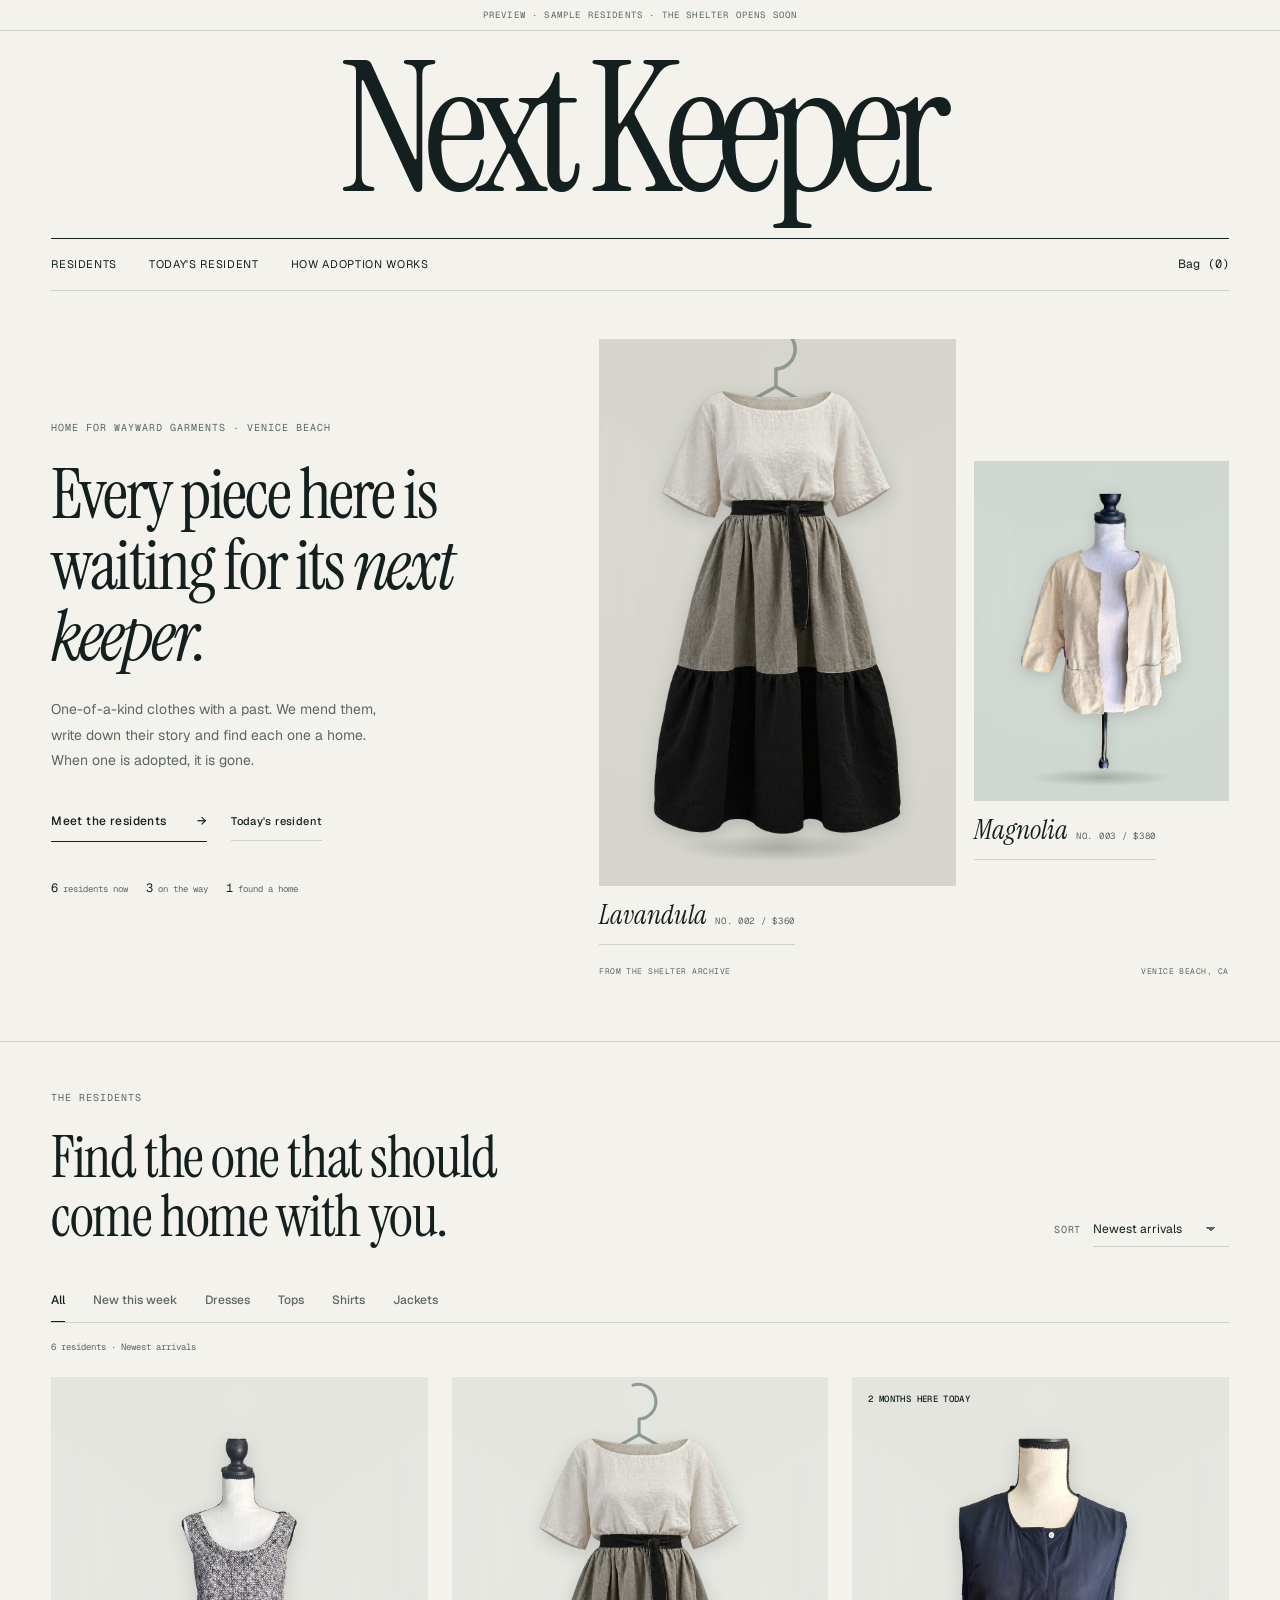
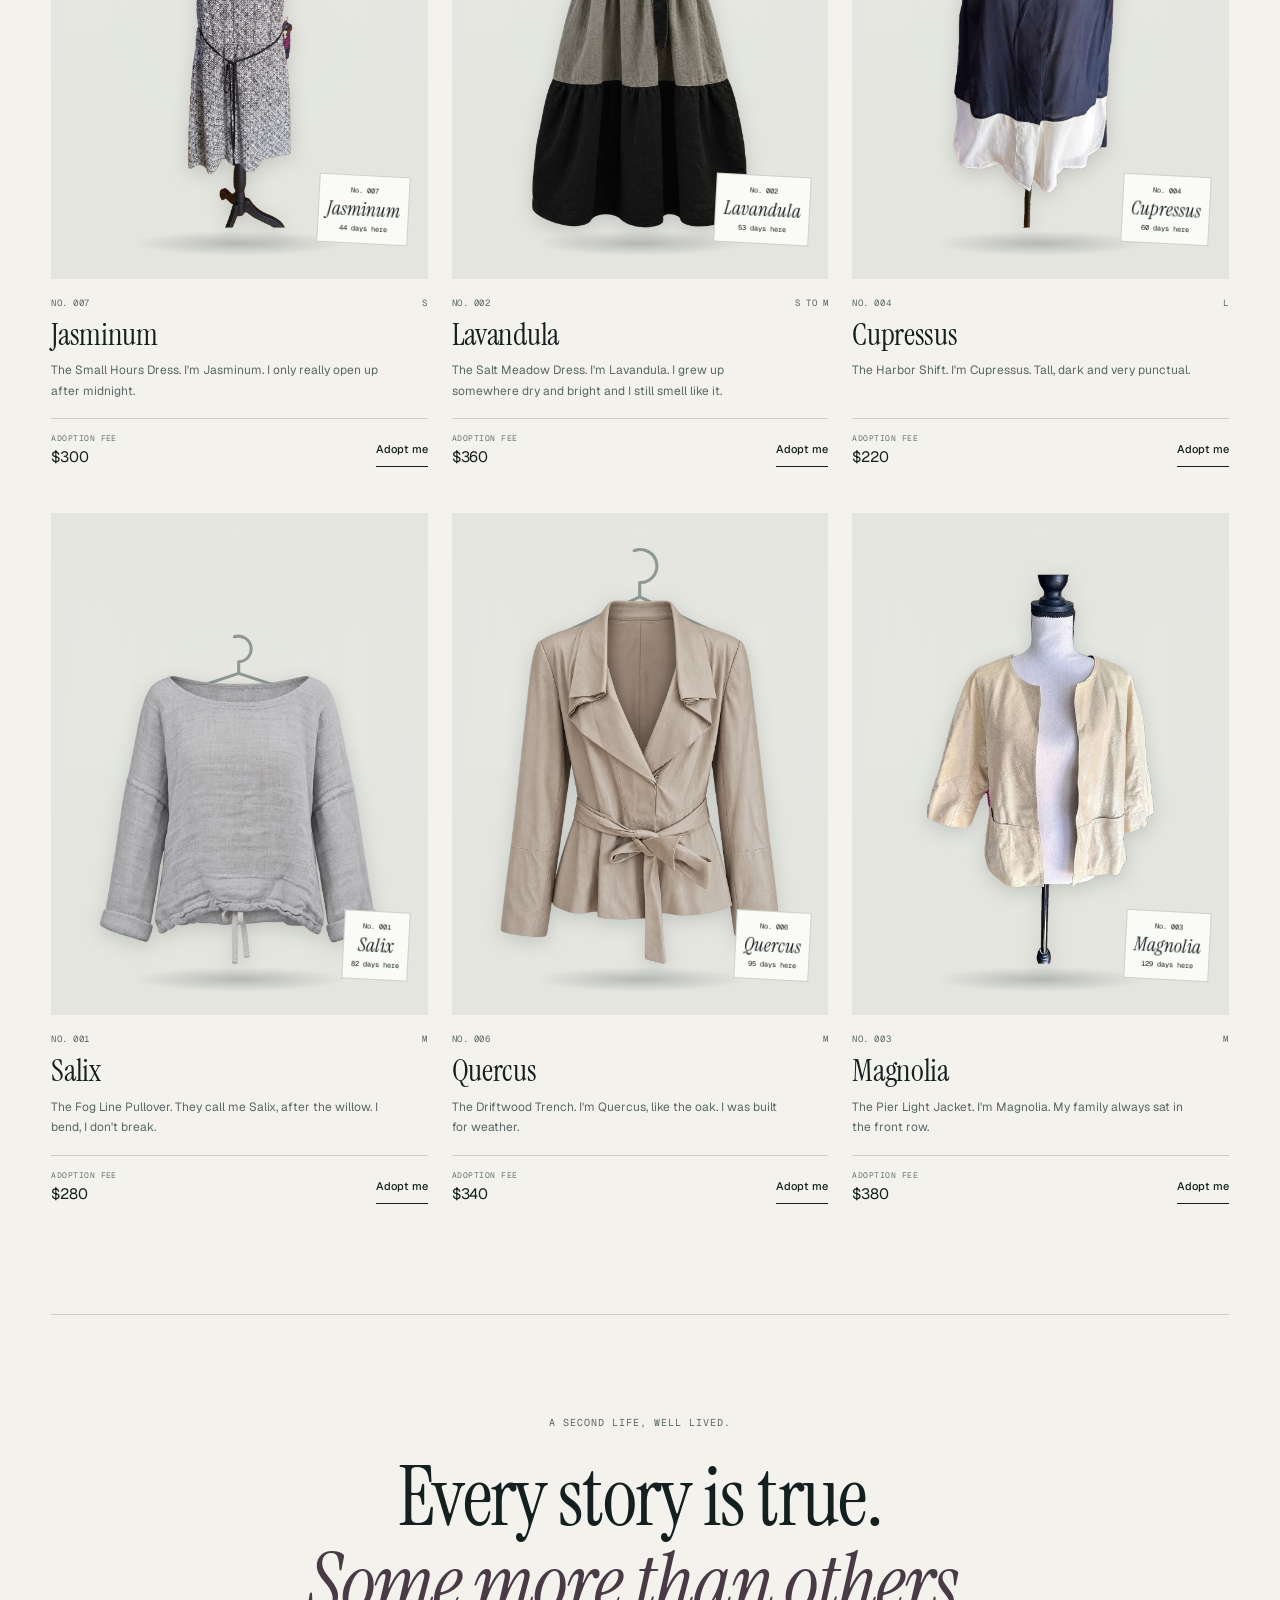
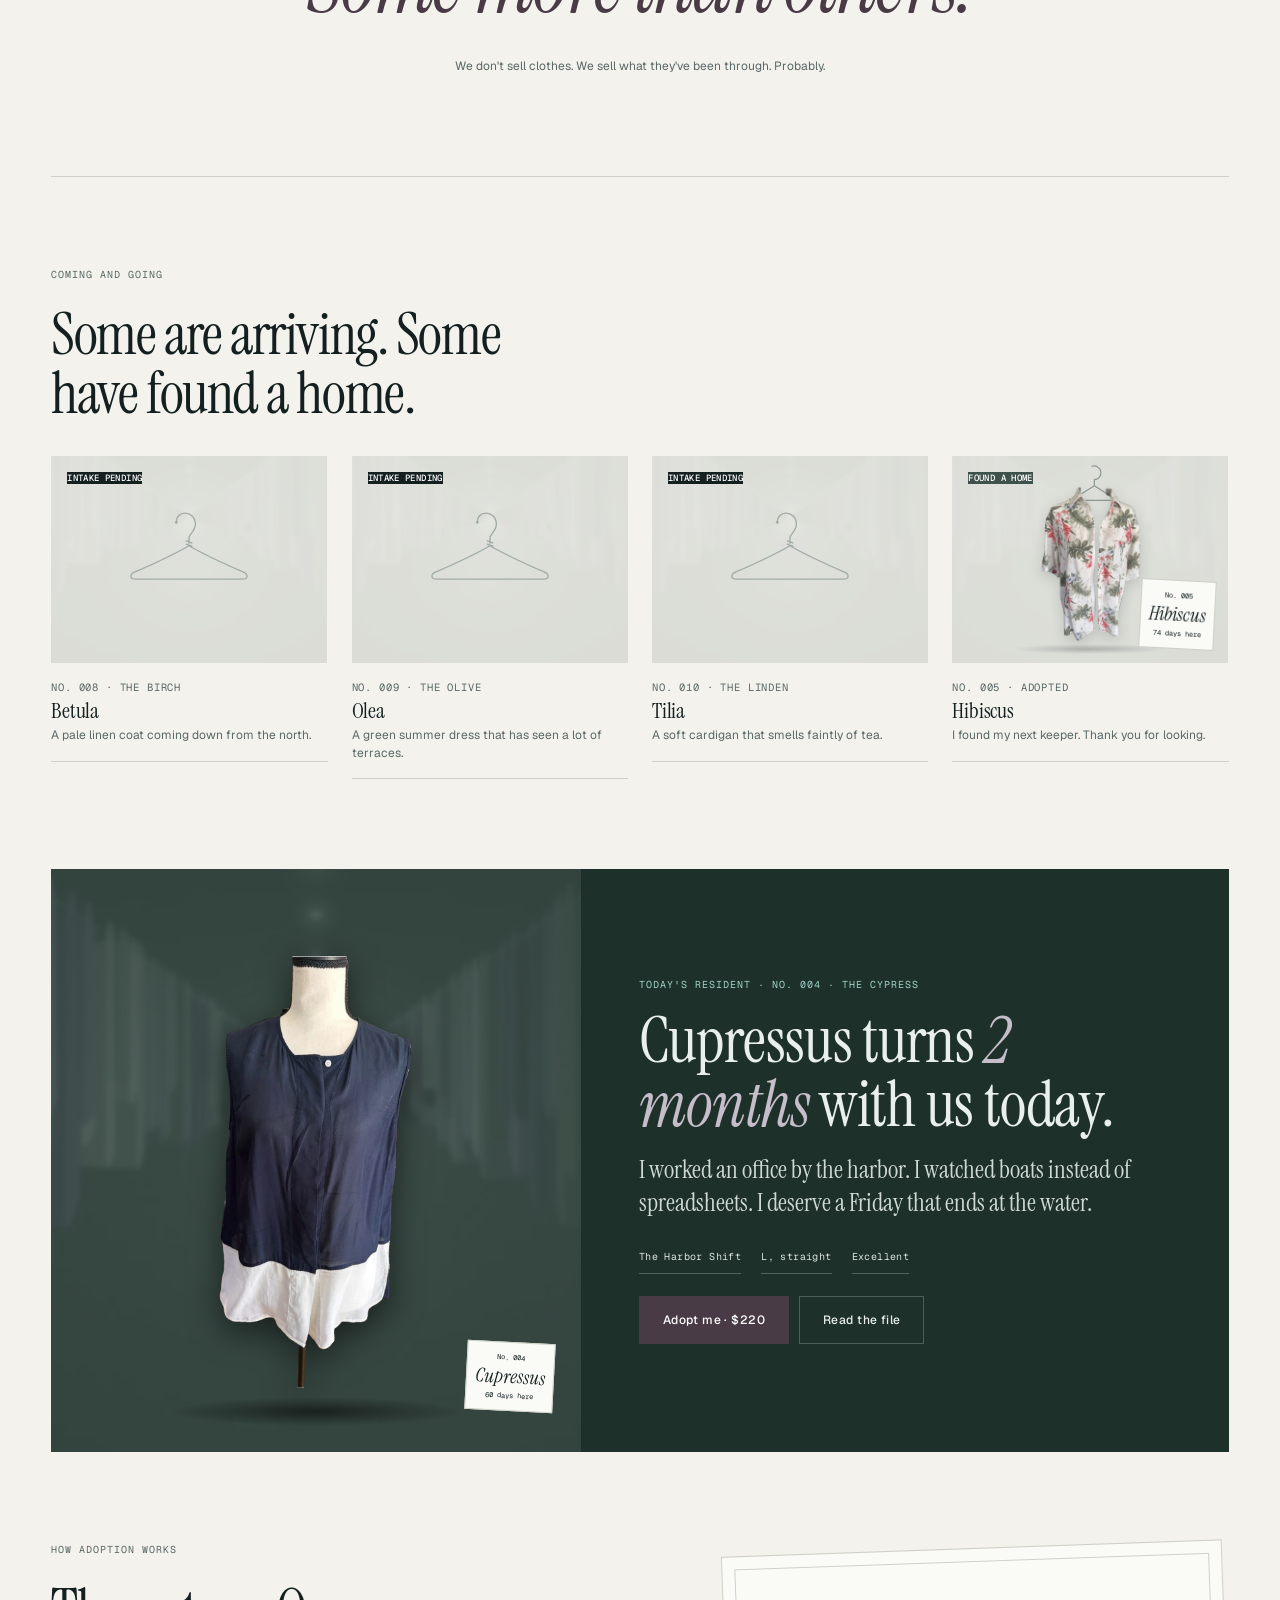
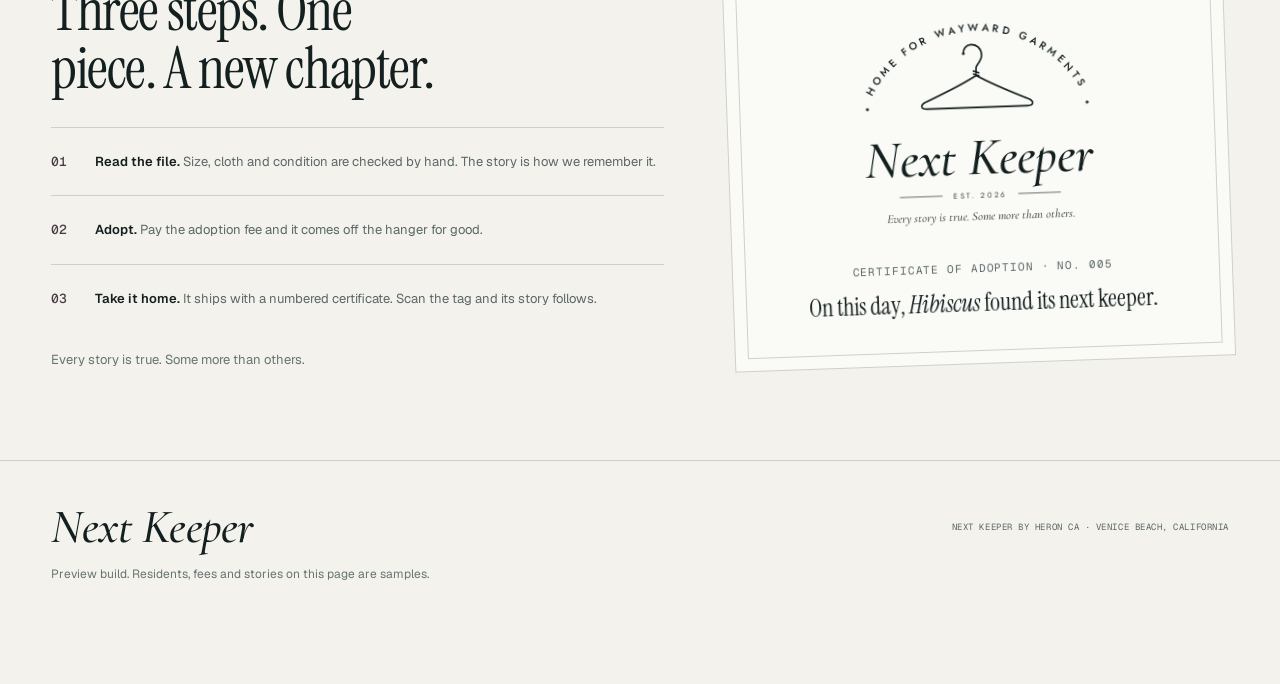
==== commit 0bc87e6f: "Integrate Claude v4 quick bag and quieter resident labels" ====
--- a/nextkeeper/index.html
+++ b/nextkeeper/index.html
@@ -9,8 +9,8 @@
   <meta name="theme-color" content="#F3F2ED">
   <link rel="icon" href="data:image/svg+xml,%3Csvg xmlns=%22http://www.w3.org/2000/svg%22 viewBox=%2240 20 320 190%22%3E%3Cpath d=%22M200 104V90c0-10 16-16 16-34 0-18-13-28-26-28-14 0-22 10-22 22M200 110c-24 14-90 46-136 66-14 6-14 18 2 18h268c16 0 16-12 2-18-46-20-112-52-136-66%22 fill=%22none%22 stroke=%22%2313201F%22 stroke-width=%2214%22 stroke-linecap=%22round%22/%3E%3C/svg%3E">
   <link rel="canonical" href="https://mrspace.online/nextkeeper/">
-  <link rel="stylesheet" href="/nextkeeper/nk.css?v=20261026-editorial">
-  <script src="/nextkeeper/nk.js?v=20261026-editorial" defer></script>
+  <link rel="stylesheet" href="/nextkeeper/nk.css?v=20261026-editorial-final">
+  <script src="/nextkeeper/nk.js?v=20261026-editorial-final" defer></script>
 </head>
 <body>
 <a class="skip-link" href="#main">Skip to content</a>
@@ -28,7 +28,7 @@
   </nav>
   <button class="bag-btn" type="button" data-bag-open aria-label="Open your keeper's bag">
     <svg viewBox="0 0 24 24" aria-hidden="true"><path d="M6 8h12l-1 12H7L6 8Z M9 8V6a3 3 0 0 1 6 0v2" fill="none" stroke="currentColor" stroke-width="1.6" stroke-linejoin="round"/></svg>
-    <span>Bag</span><b id="bagCount">0</b>
+    <span>Bag</span><b id="bagCount" data-bag-count>0</b>
   </button>
 </header>
 
@@ -122,6 +122,8 @@
   </div>
   <p class="foot-small">Preview build. Residents, fees and stories on this page are samples.</p>
 </footer>
+
+<div id="dock" class="dock" hidden><button type="button" data-bag-open><span><b data-bag-count>0</b> in your bag</span><span id="dockTotal">$0</span><span aria-hidden="true">→</span></button></div>
 
 <dialog id="bag" class="bag" aria-labelledby="bagTitle">
   <div class="bag-head"><h2 id="bagTitle">Your keeper's bag</h2><button type="button" class="icon-btn" data-bag-close aria-label="Close bag">×</button></div>
--- a/nextkeeper/nk.css
+++ b/nextkeeper/nk.css
@@ -450,3 +450,8 @@
  .section{padding-top:60px}.sec-head{gap:24px;margin-bottom:20px}.sec-head h2,.adoption h2{font-size:38px}.sort{width:100%;justify-content:space-between}.filters{gap:24px}.chip-btn{font-size:11px;min-height:44px}.grid{grid-template-columns:repeat(2,minmax(0,1fr));gap:32px 14px}.resident{padding:0;border-radius:0}.resident-photo{border-radius:0}.resident-body{padding:13px 0 0;gap:6px}.resident h3{font-size:25px}.resident-meta{font-size:7px;letter-spacing:0}.resident-buy{align-items:flex-start;gap:6px}.fee{font-size:13px}.fee small{font-size:7px}.adopt-btn{font-size:10px;min-height:40px;padding:10px 0}.status,.status.new,.status.milestone{font-size:7px;left:10px;top:10px}.archive-tag{padding:7px 5px;font-size:6px}.archive-tag i{font-size:15px}
  .brand-note{margin-top:60px;padding:65px 0}.brand-note h2{font-size:46px}.brand-note>p:last-child{font-size:11px;max-width:260px;margin:24px auto 0}.coming{grid-template-columns:repeat(2,minmax(0,1fr));gap:24px 14px}.mini-body h3{font-size:23px}.mini-body p{font-size:11px}.mini-body .mono{font-size:8px}.today-body{padding:30px 24px 40px}.today-tale{font-size:23px}.cert{margin:10px 6px}.foot .brand-name{font-size:40px}
 }
+
+/* Claude's quick bag access, aligned with the quiet archive treatment. */
+.dock{position:fixed;bottom:20px;left:50%;transform:translateX(-50%);z-index:35;width:min(350px,calc(100% - 32px))}
+.dock button{display:flex;justify-content:space-between;align-items:center;gap:24px;width:100%;padding:16px 22px;background:var(--ink);color:var(--surface);border:1px solid var(--line);font-size:12px;cursor:pointer}
+.dock b{font-weight:400}.foot{padding-bottom:100px}
